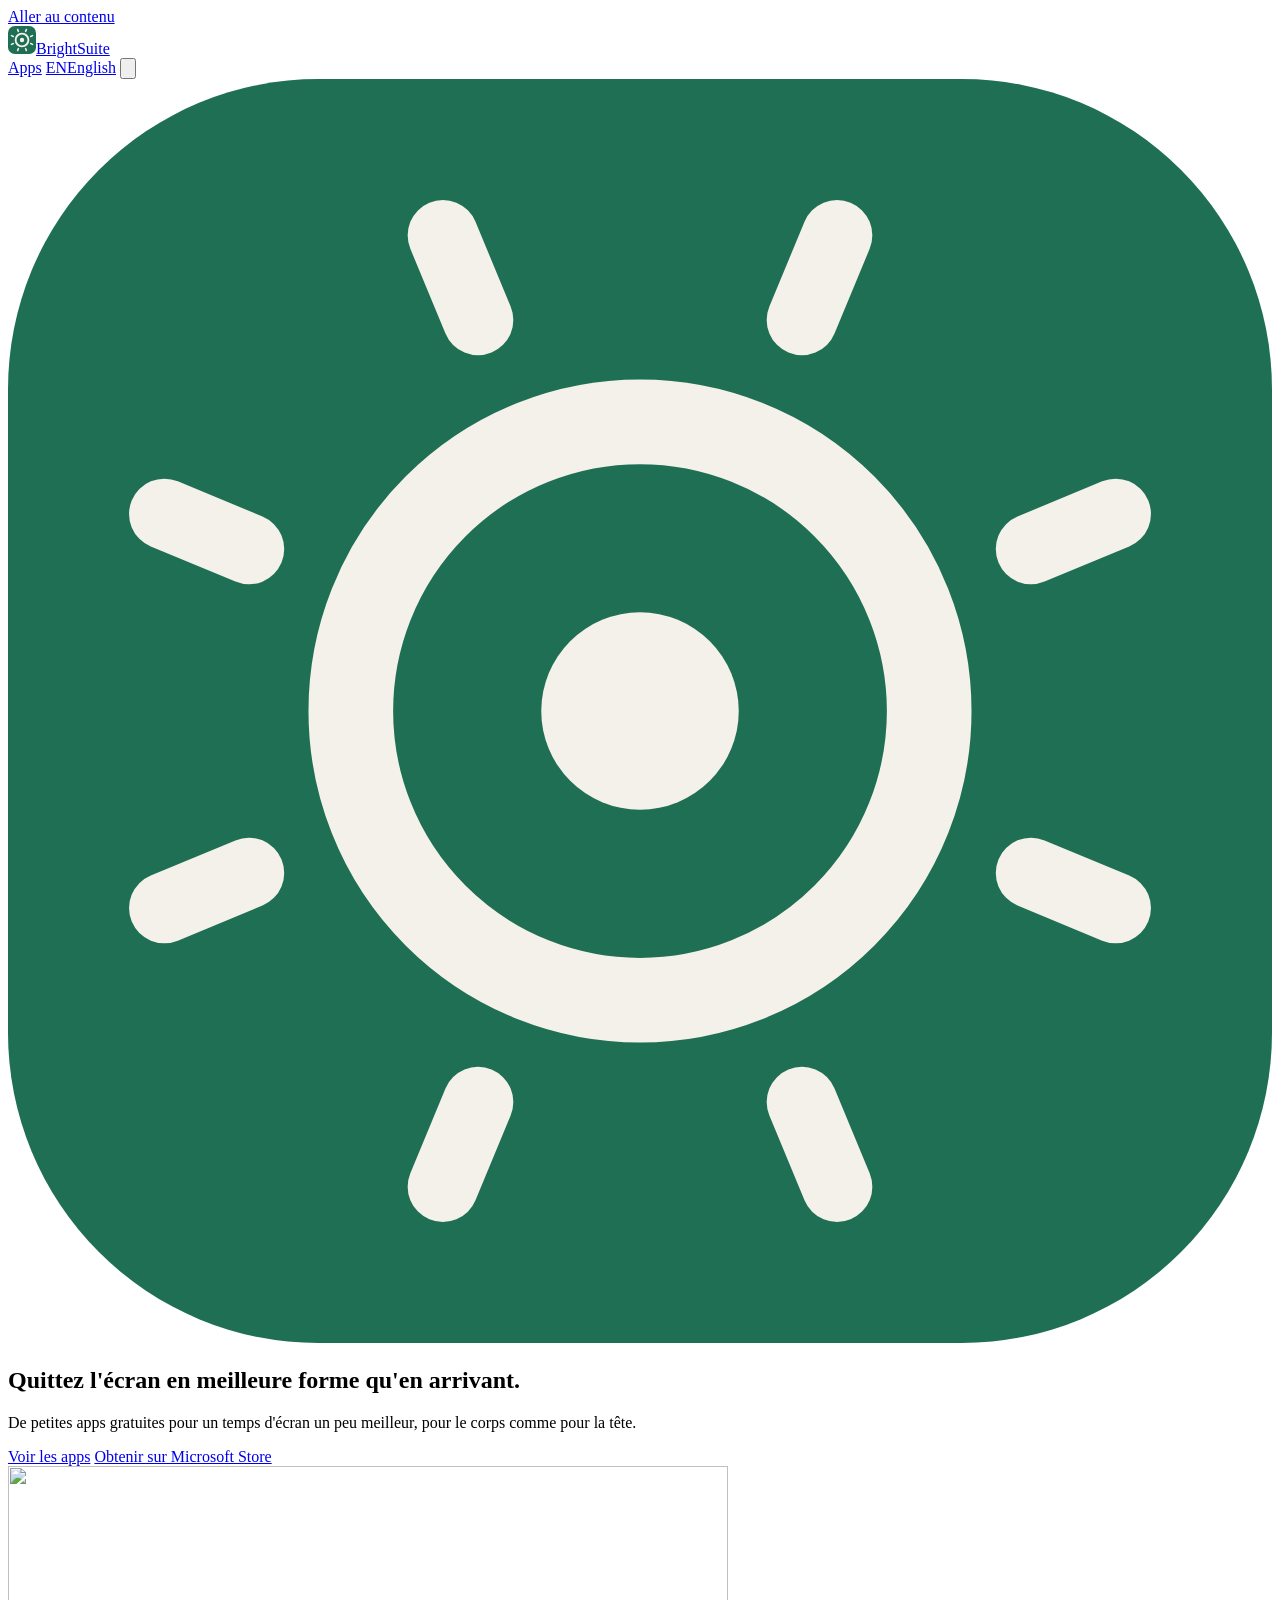
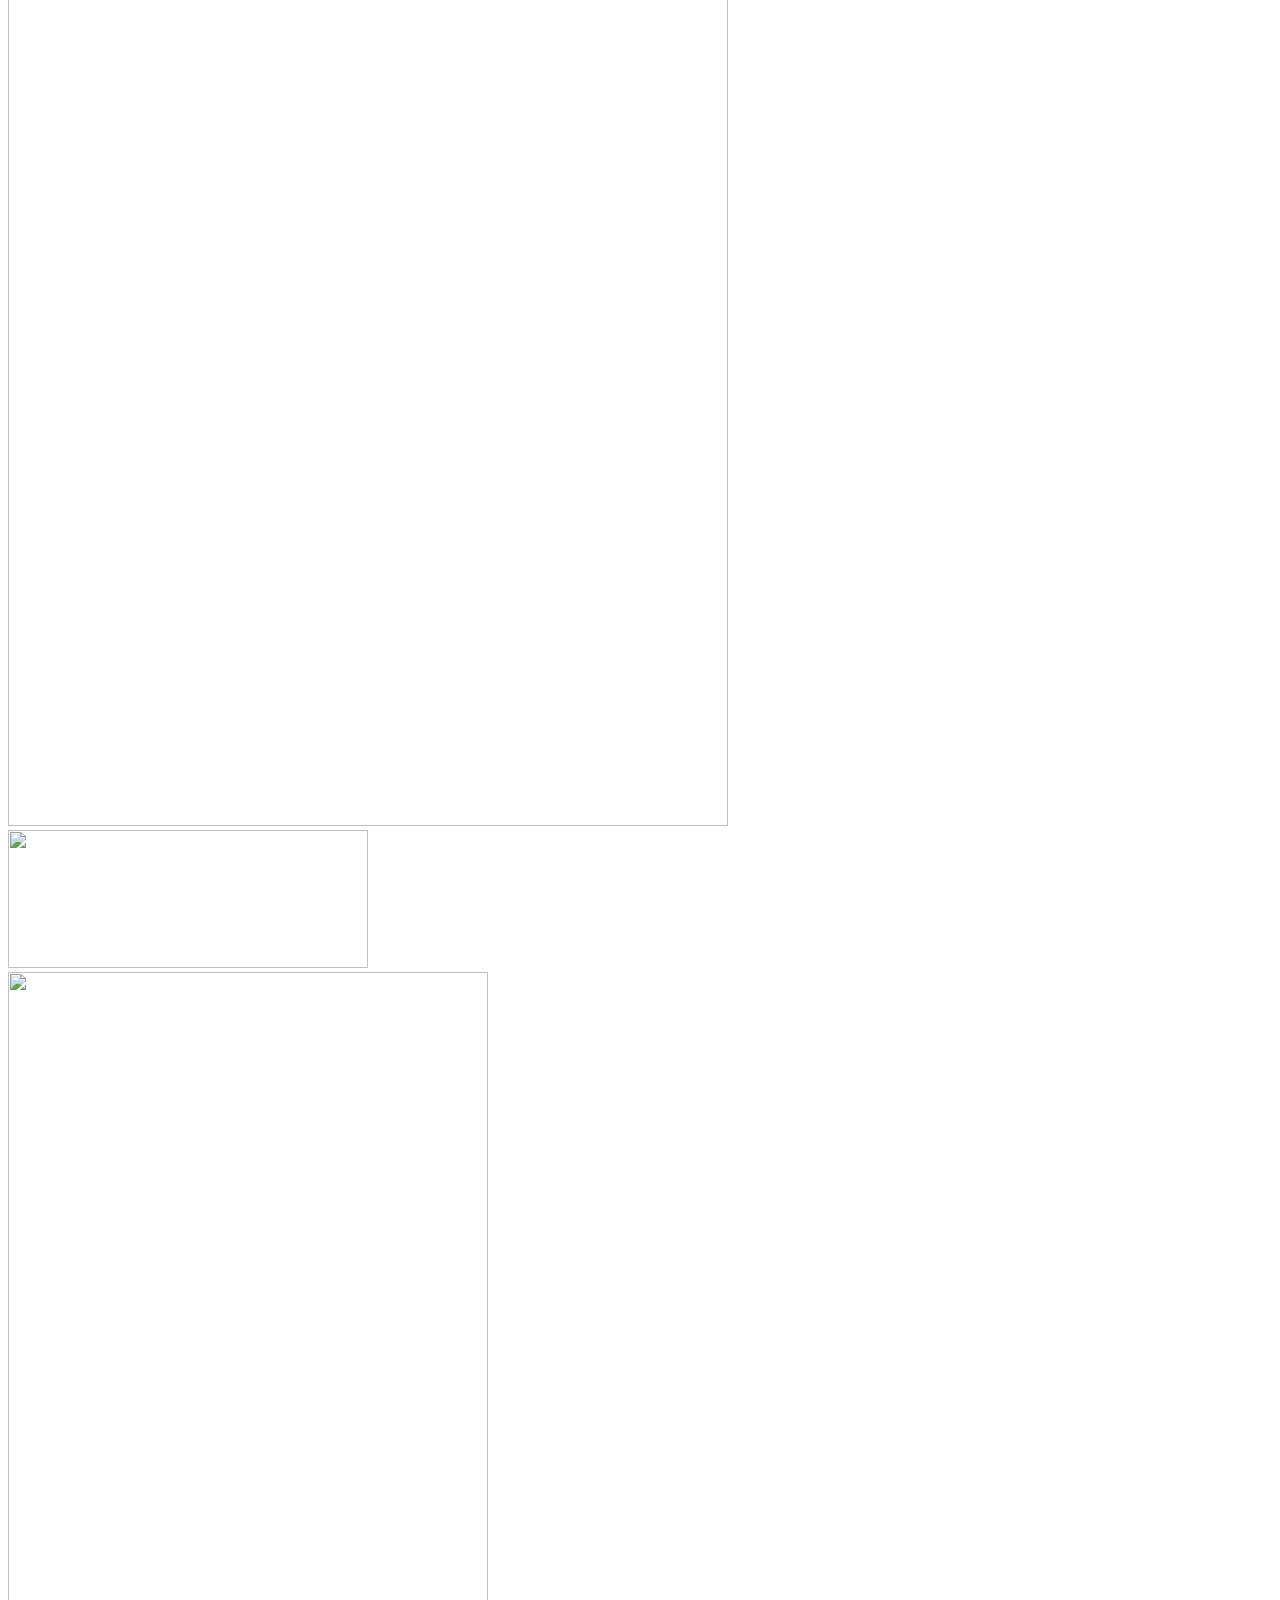
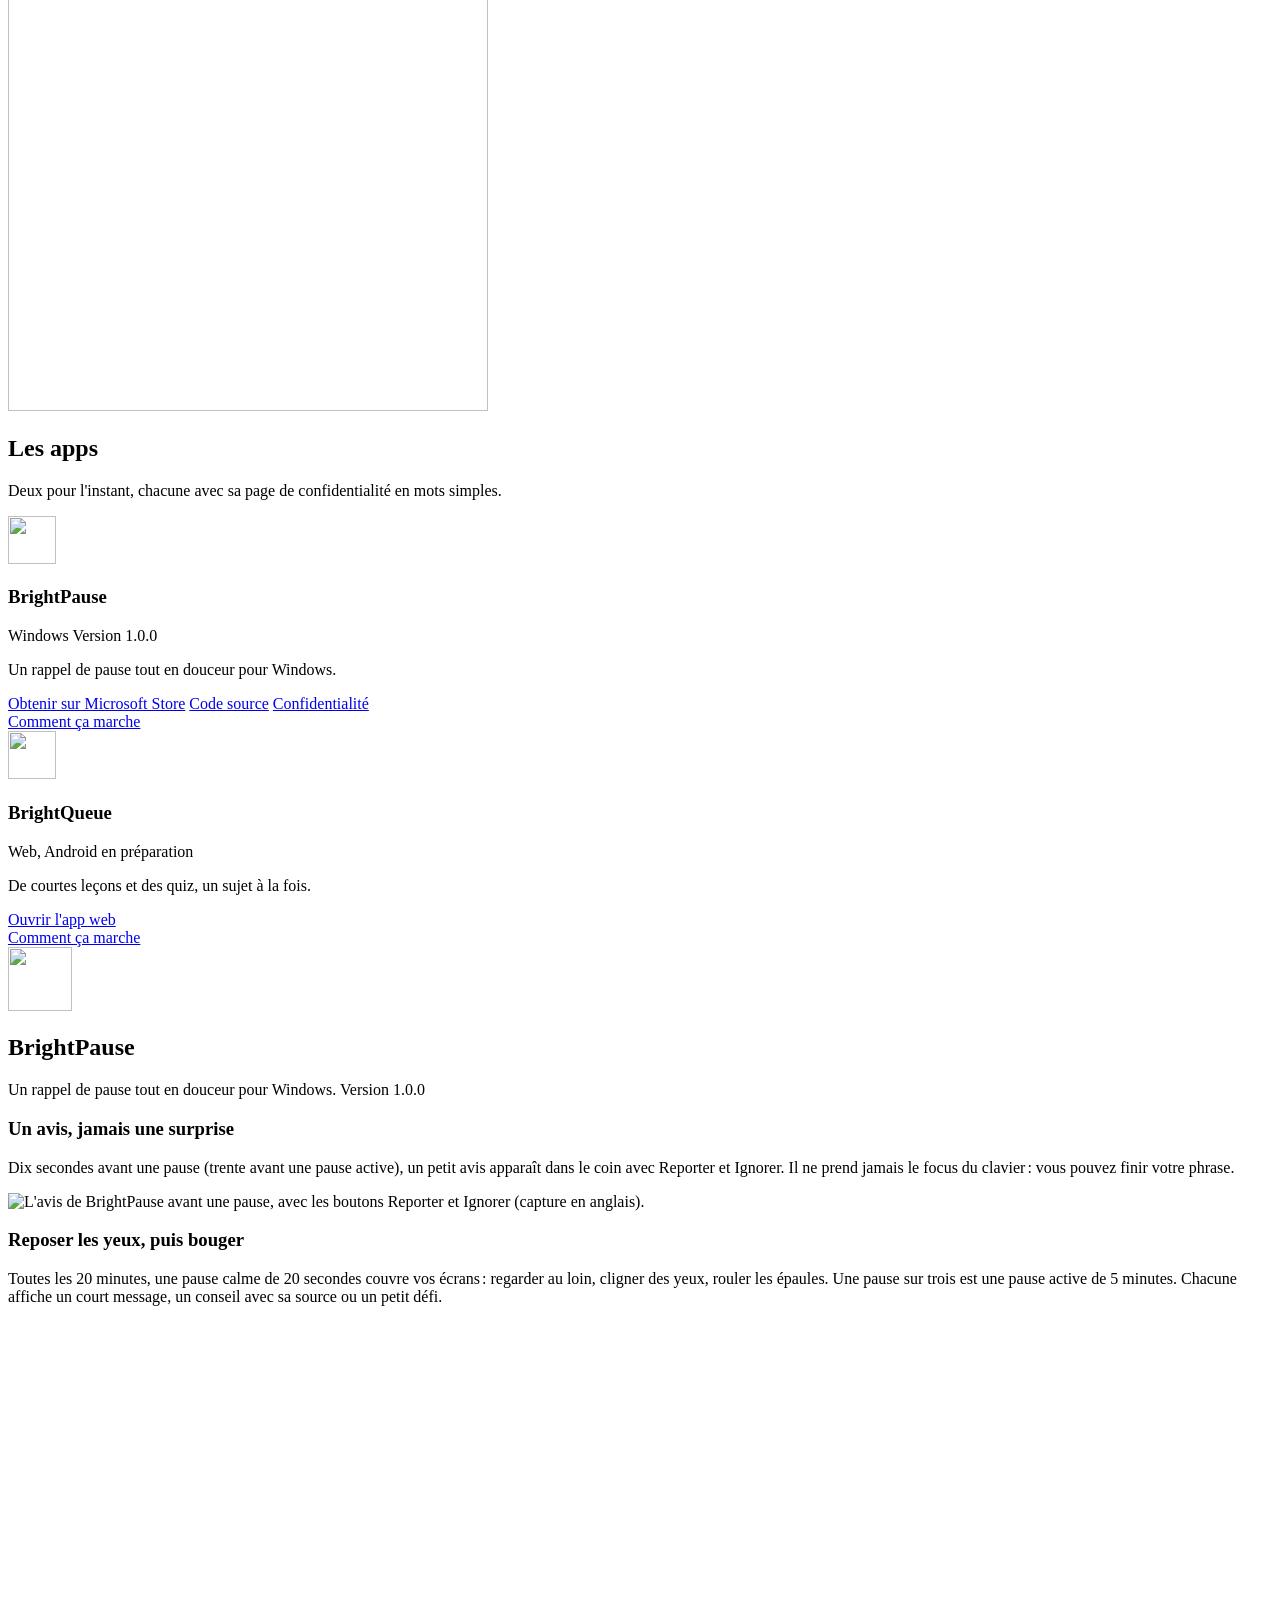
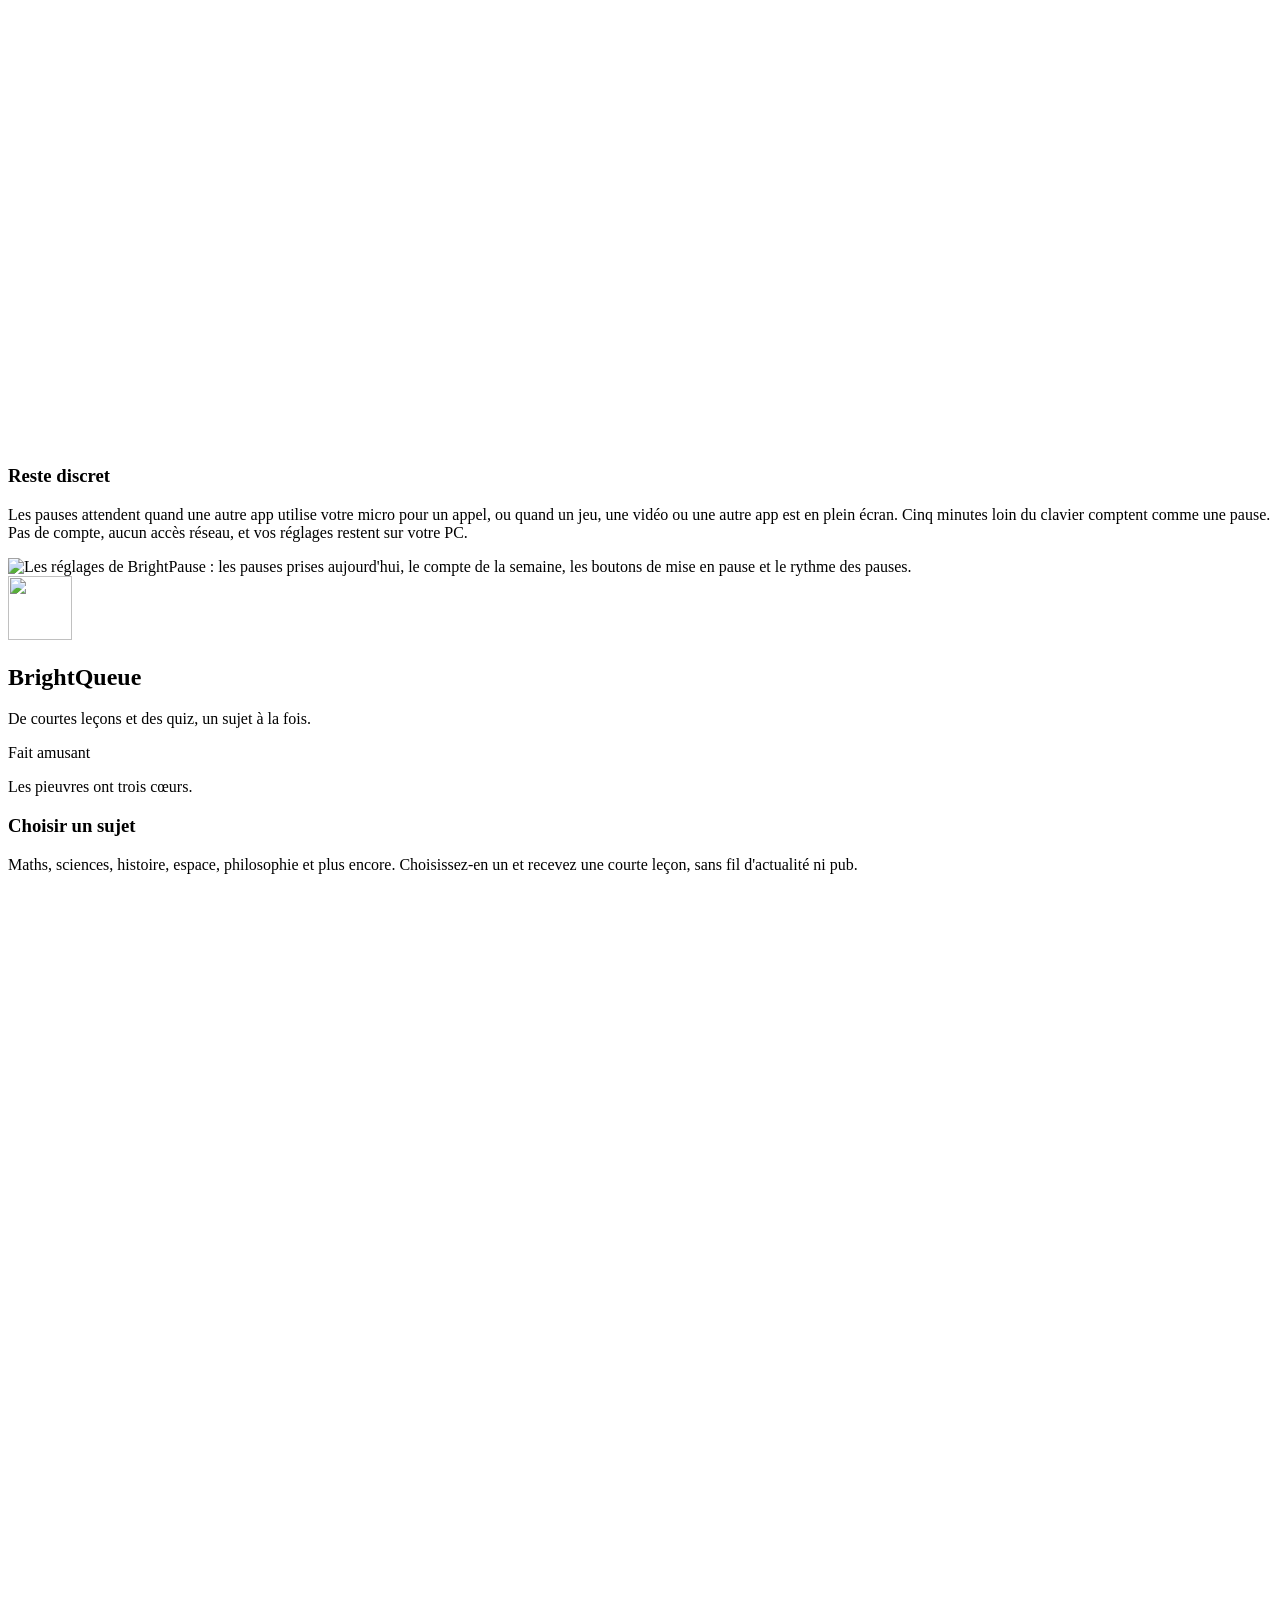
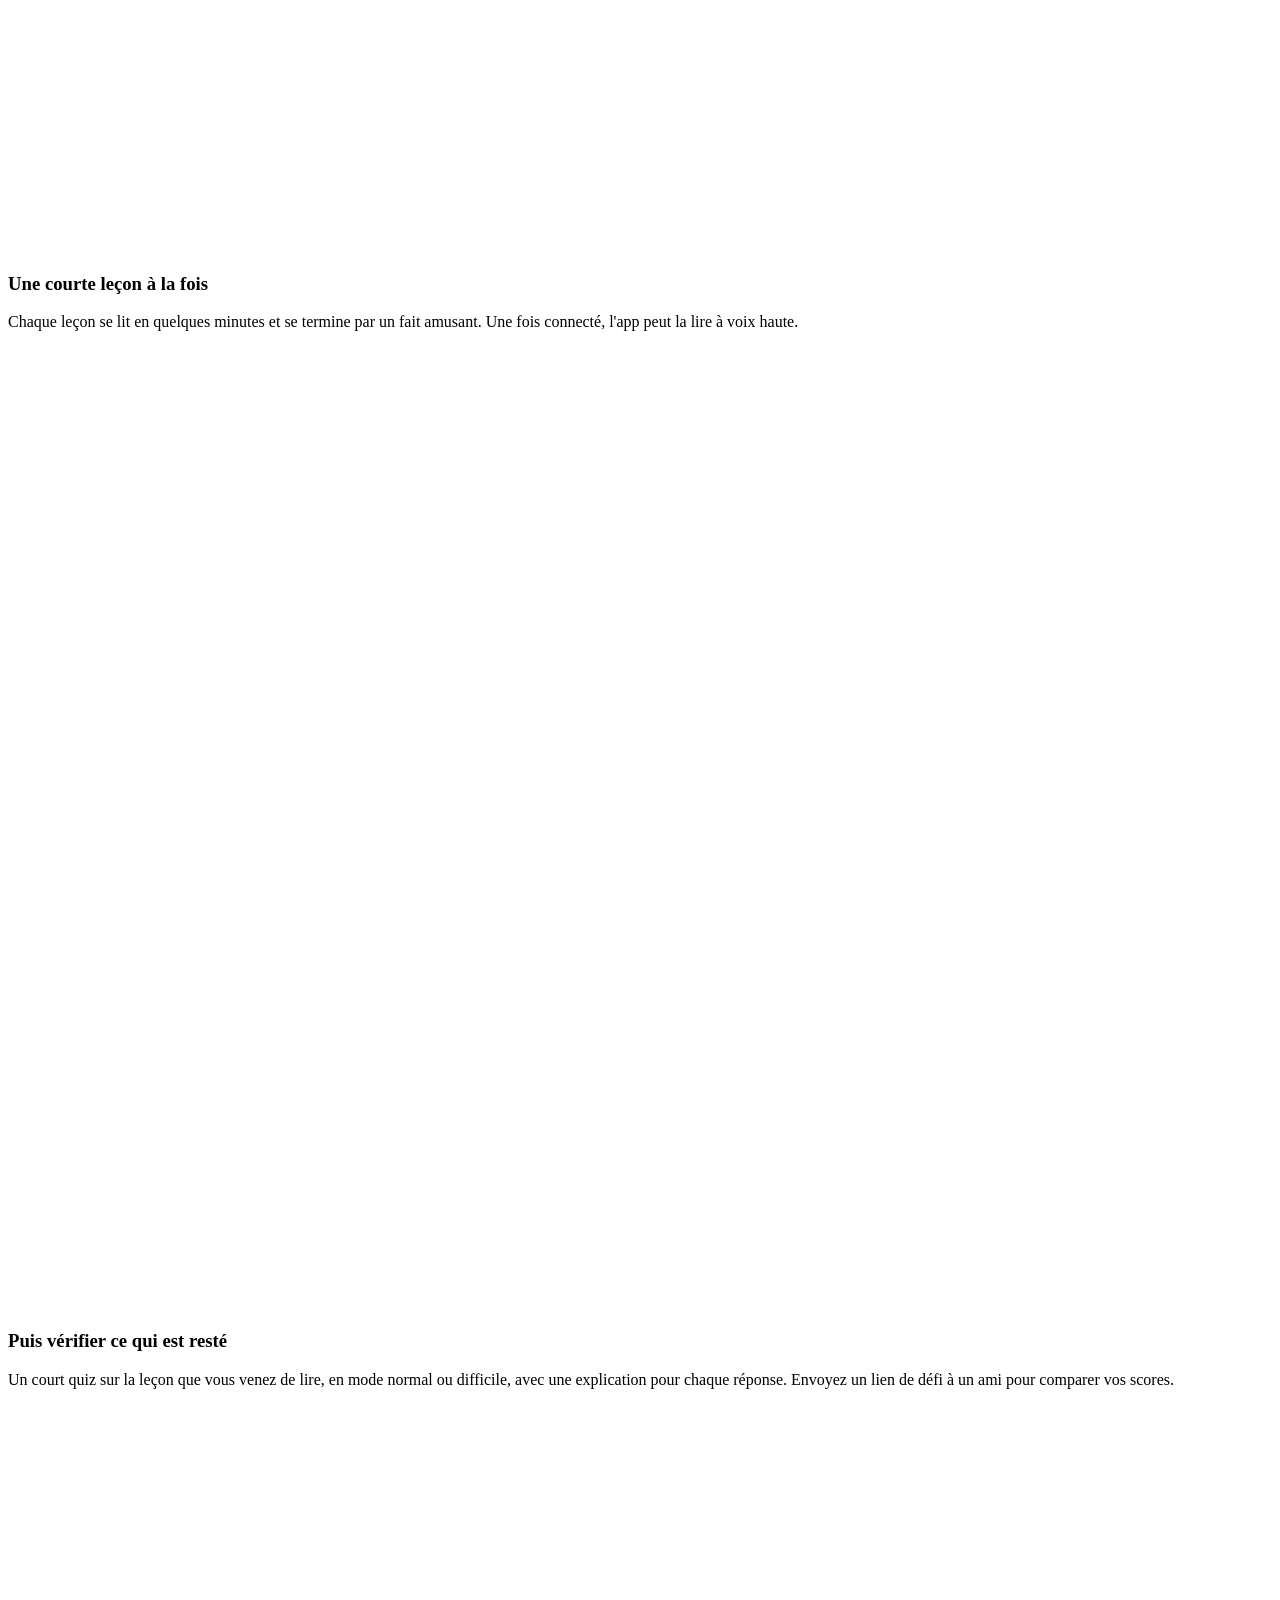
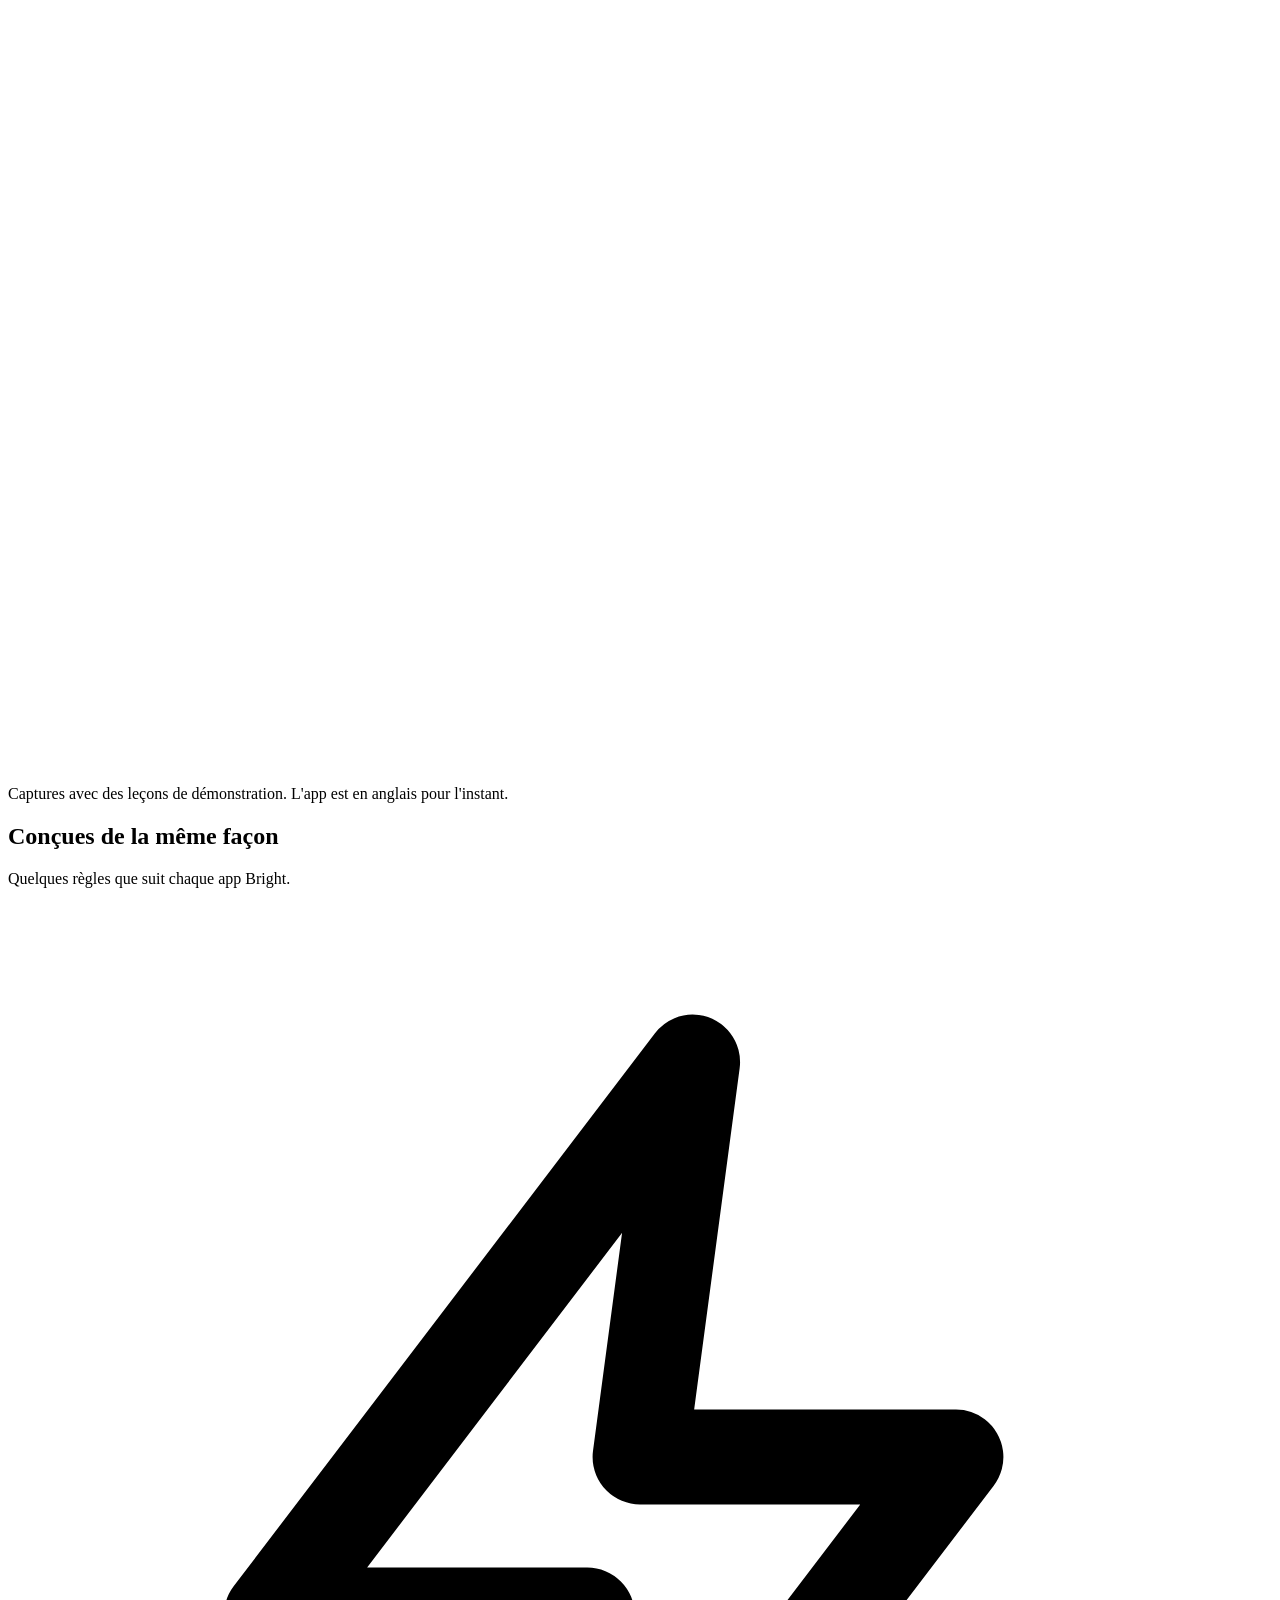
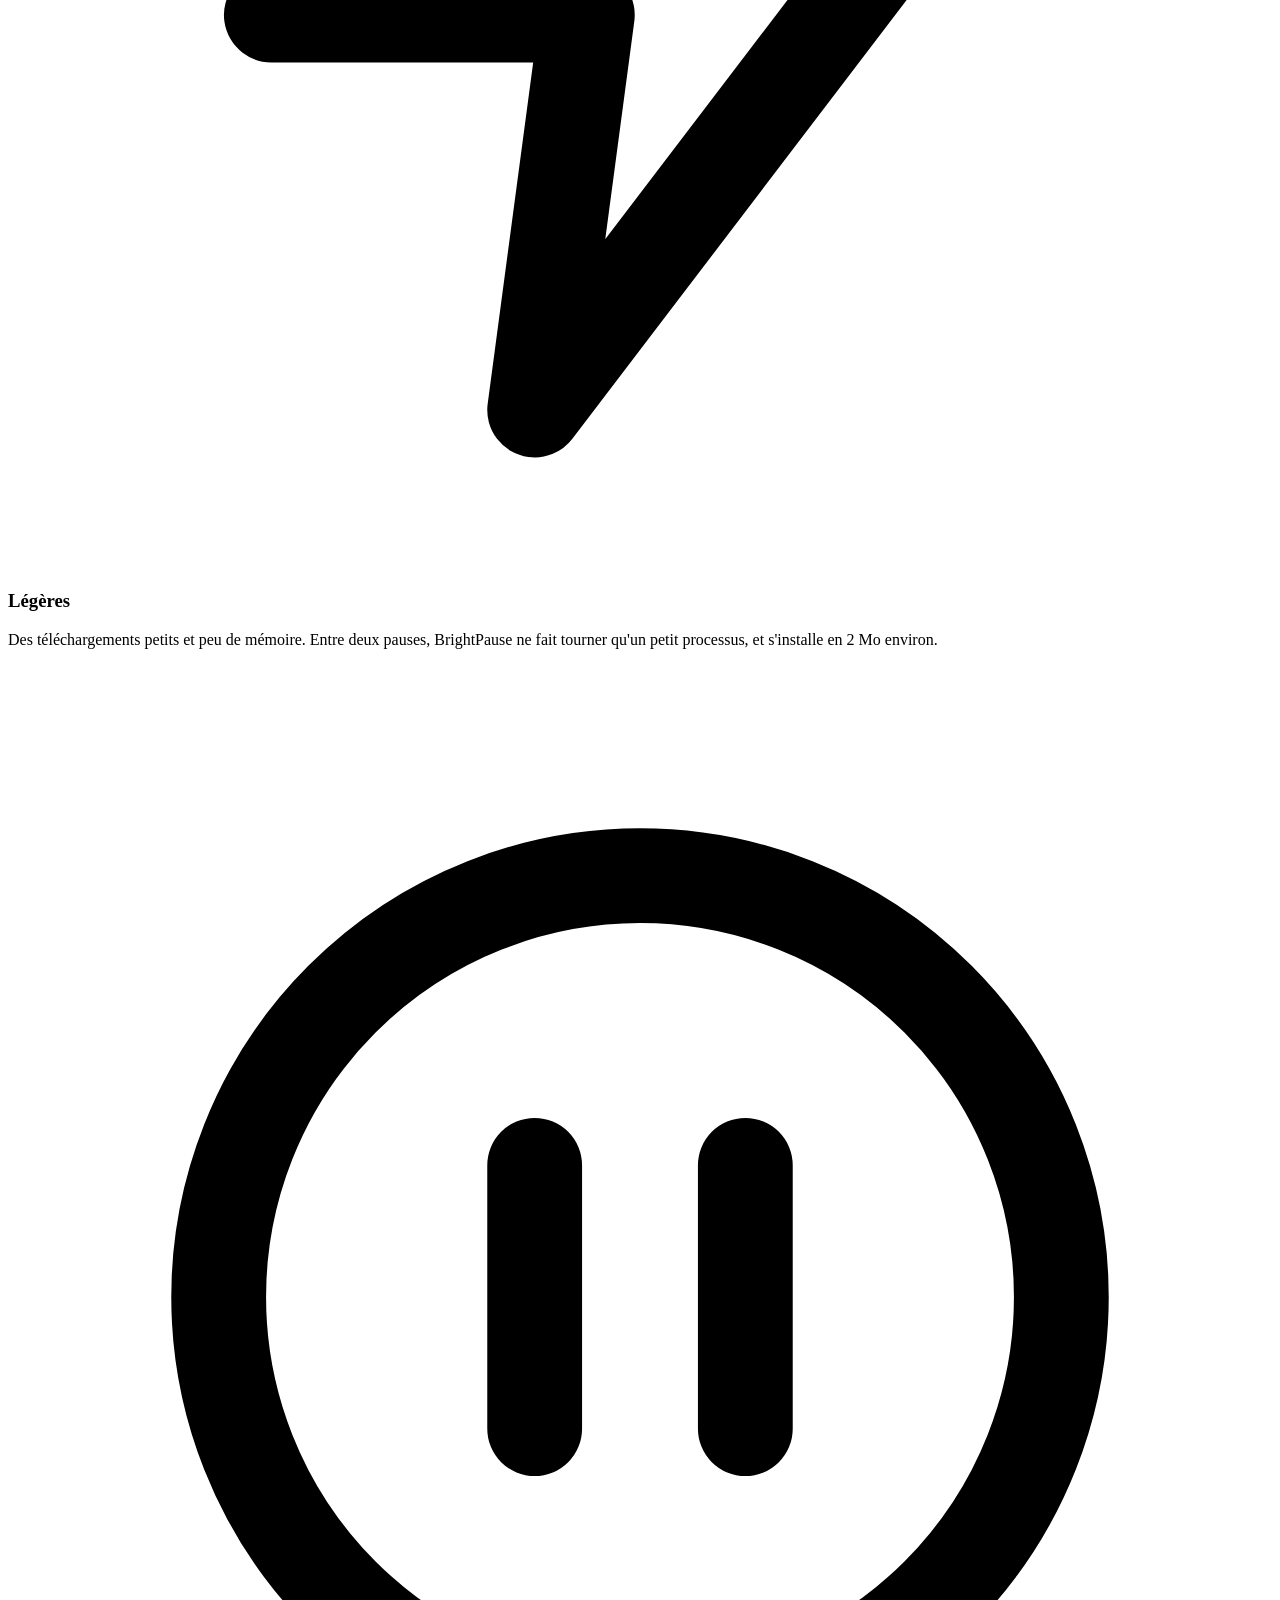
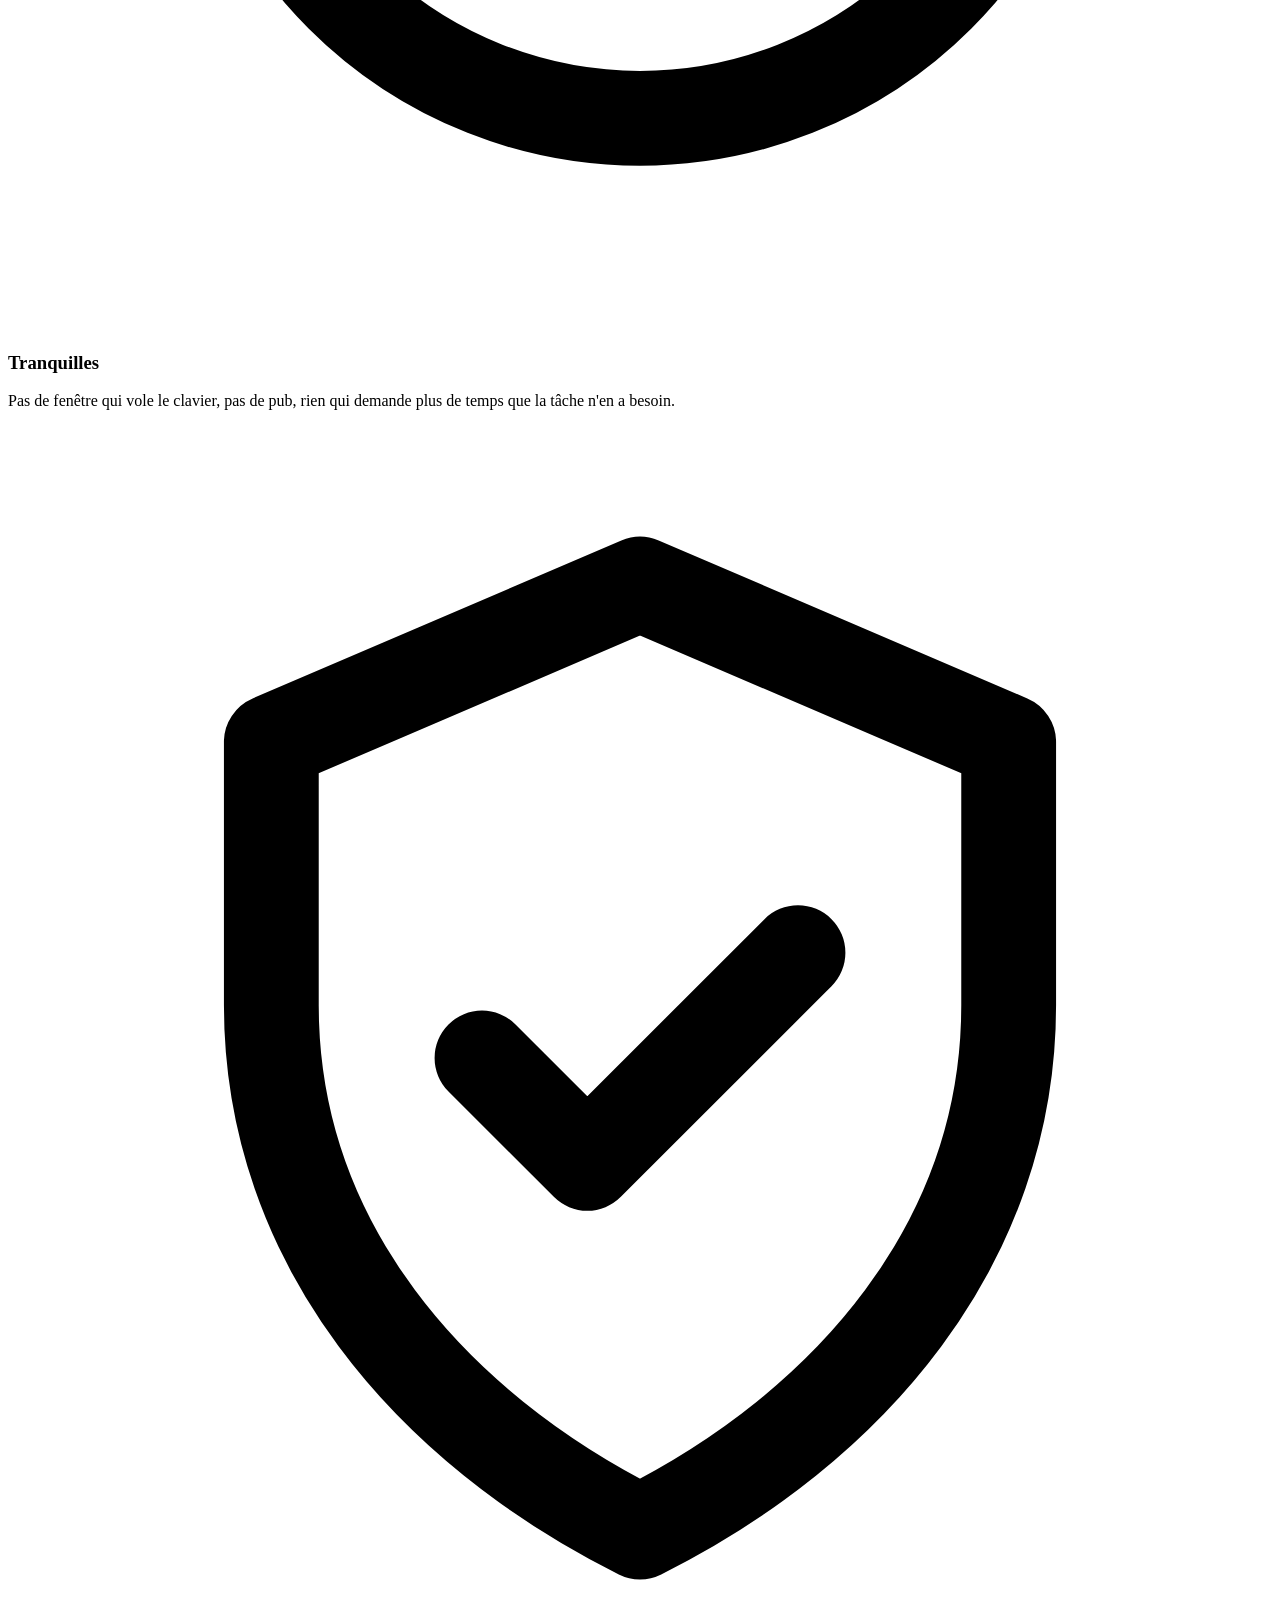
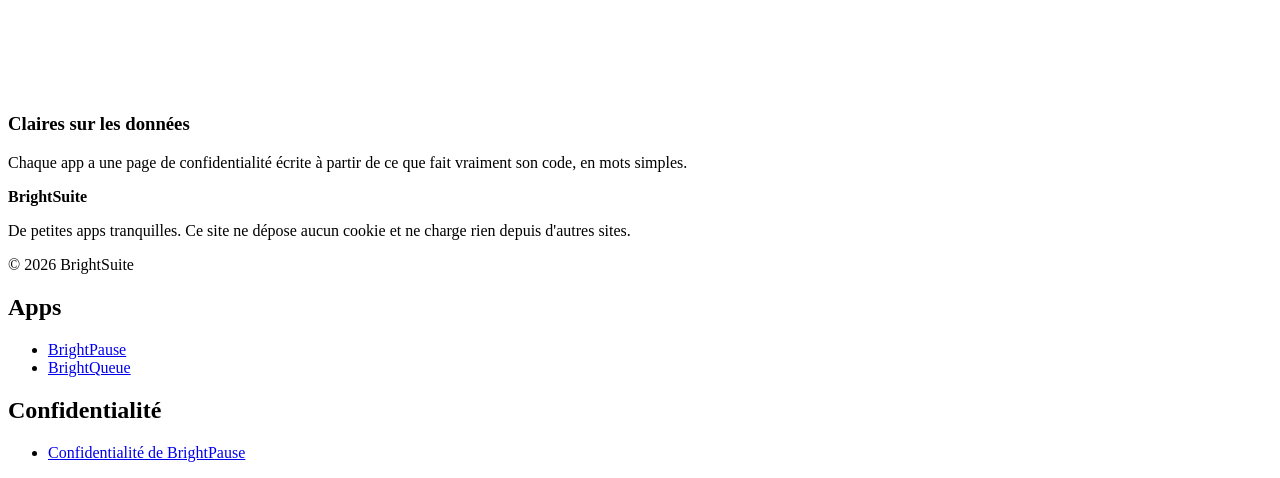
==== docs/fr/index.html @ cc5a445b "New hero line; BrightPause privacy intro says shares nothing The source build contacts GitHub for up" ====
<!doctype html>
<html lang="fr">
<head>
<meta charset="utf-8">
<meta name="viewport" content="width=device-width, initial-scale=1">
<meta http-equiv="Content-Security-Policy" content="default-src 'none'; img-src 'self'; style-src 'self'; font-src 'self'; script-src 'self' 'sha256-hLVyaV5PyGrmbrdCInfl7IHe6xoLOtjj51S3WJlvzXI='; base-uri 'none'; form-action 'none'">
<meta name="referrer" content="no-referrer">
<title>BrightSuite : des apps légères et tranquilles</title>
<meta name="description" content="BrightSuite crée de petites apps qui font une seule chose bien, restent discrètes et disent clairement ce qu'elles font de vos données : BrightPause et BrightQueue.">
<meta name="color-scheme" content="light dark">
<meta name="theme-color" content="#f4f1ea" media="(prefers-color-scheme: light)">
<meta name="theme-color" content="#0f1513" media="(prefers-color-scheme: dark)">
<link rel="canonical" href="https://brightsuite.app/fr/">
<link rel="alternate" hreflang="en" href="https://brightsuite.app/">
<link rel="alternate" hreflang="fr" href="https://brightsuite.app/fr/">
<link rel="alternate" hreflang="x-default" href="https://brightsuite.app/">
<link rel="icon" href="/favicon.svg" type="image/svg+xml">
<link rel="preload" href="/assets/fonts/inter-latin.woff2" as="font" type="font/woff2" crossorigin>
<link rel="stylesheet" href="/assets/site.css">
<script>(function(){try{var t=localStorage.getItem("theme");if(t==="dark"||t==="light")document.documentElement.setAttribute("data-theme",t)}catch(e){}})();</script>
<script src="/assets/site.js" defer></script>
</head>
<body>
<a class="skip" href="#main">Aller au contenu</a>
<header class="top"><div class="wrap">
  <a class="brand" href="/fr/" aria-label="Accueil BrightSuite"><svg class="brand-sun" viewBox="64 64 896 896" width="28" height="28" aria-hidden="true"><rect x="64" y="64" width="896" height="896" rx="220" fill="#1f6f54"/><circle cx="512" cy="512" r="205" fill="none" stroke="#f4f1ea" stroke-width="60"/><circle cx="512" cy="512" r="70" fill="#f4f1ea"/><g class="sun-rays" stroke="#f4f1ea" stroke-width="50" stroke-linecap="round"><line x1="789.2" y1="626.8" x2="849.2" y2="651.7"/><line x1="626.8" y1="789.2" x2="651.7" y2="849.2"/><line x1="397.2" y1="789.2" x2="372.3" y2="849.2"/><line x1="234.8" y1="626.8" x2="174.8" y2="651.7"/><line x1="234.8" y1="397.2" x2="174.8" y2="372.3"/><line x1="397.2" y1="234.8" x2="372.3" y2="174.8"/><line x1="626.8" y1="234.8" x2="651.7" y2="174.8"/><line x1="789.2" y1="397.2" x2="849.2" y2="372.3"/></g></svg>BrightSuite</a>
  <nav class="nav" aria-label="Main">
    <a class="hide-xs" href="/fr/#apps">Apps</a>
    <a href="/" hreflang="en" lang="en"><span aria-hidden="true">EN</span><span class="sr">English</span></a>
    <button class="theme" type="button" aria-label="Basculer le thème clair ou sombre"><svg class="sun" viewBox="0 0 24 24" fill="none" stroke="currentColor" stroke-width="1.8" stroke-linecap="round" aria-hidden="true"><circle cx="12" cy="12" r="4"/><path d="M12 2.5v2M12 19.5v2M4.6 4.6l1.4 1.4M18 18l1.4 1.4M2.5 12h2M19.5 12h2M4.6 19.4L6 18M18 6l1.4-1.4"/></svg><svg class="moon" viewBox="0 0 24 24" fill="none" stroke="currentColor" stroke-width="1.8" stroke-linecap="round" stroke-linejoin="round" aria-hidden="true"><path d="M20 14.5A8 8 0 0 1 9.5 4a8 8 0 1 0 10.5 10.5z"/></svg></button>
  </nav>
</div></header>
<main id="main">

<section class="hero"><div class="wrap">
  <svg class="hero-sun" viewBox="64 64 896 896" aria-hidden="true"><rect x="64" y="64" width="896" height="896" rx="220" fill="#1f6f54"/><g class="sun-core"><circle cx="512" cy="512" r="205" fill="none" stroke="#f4f1ea" stroke-width="60"/><circle cx="512" cy="512" r="70" fill="#f4f1ea"/></g><g class="sun-rays" stroke="#f4f1ea" stroke-width="50" stroke-linecap="round"><line x1="789.2" y1="626.8" x2="849.2" y2="651.7"/><line x1="626.8" y1="789.2" x2="651.7" y2="849.2"/><line x1="397.2" y1="789.2" x2="372.3" y2="849.2"/><line x1="234.8" y1="626.8" x2="174.8" y2="651.7"/><line x1="234.8" y1="397.2" x2="174.8" y2="372.3"/><line x1="397.2" y1="234.8" x2="372.3" y2="174.8"/><line x1="626.8" y1="234.8" x2="651.7" y2="174.8"/><line x1="789.2" y1="397.2" x2="849.2" y2="372.3"/></g></svg>
  <h1>Quittez l'écran en meilleure forme qu'en arrivant.</h1>
  <p class="lead">De petites apps gratuites pour un temps d'écran un peu meilleur, pour le corps comme pour la tête.</p>
  <div class="actions">
    <a class="btn btn-primary" href="#apps">Voir les apps</a>
    <a class="btn btn-ghost" href="https://apps.microsoft.com/detail/9N9B4C21TLDL">Obtenir sur Microsoft Store</a>
  </div>
  <div class="stage" role="img" aria-label="Les réglages de BrightPause sur un bureau Windows, son avis dans le coin avec les boutons Reporter et Ignorer, et une leçon de BrightQueue sur un téléphone.">
    <div class="desk">
      <div class="desk-win"><img src="/assets/img/pause-settings-fr-720.webp" srcset="/assets/img/pause-settings-fr-480.webp 480w, /assets/img/pause-settings-fr-720.webp 720w" sizes="(min-width: 1104px) 400px, 36vw" width="720" height="960" alt=""></div>
      <img class="desk-note" src="/assets/img/pause-headsup.webp" width="360" height="138" alt="">
      <div class="desk-bar"></div>
    </div>
    <div class="phone"><picture><source media="(prefers-color-scheme: dark)" srcset="/assets/img/queue-phone-dark.webp"><img src="/assets/img/queue-phone-light.webp" width="480" height="1039" alt=""></picture></div>
  </div>
</div></section>

<section class="section" id="apps" aria-labelledby="apps-h"><div class="wrap">
  <div class="section-head"><h2 id="apps-h">Les apps</h2><p>Deux pour l'instant, chacune avec sa page de confidentialité en mots simples.</p></div>
  <div class="apps">
    <article class="app">
      <div class="app-title"><img src="/assets/logo/brightpause.svg" alt="" width="48" height="48"><div><h3>BrightPause</h3><p class="tag">Windows <span class="ver">Version 1.0.0</span></p></div></div>
      <p class="pitch">Un rappel de pause tout en douceur pour Windows.</p>
      <div class="links">
        <a class="btn btn-primary" href="https://apps.microsoft.com/detail/9N9B4C21TLDL">Obtenir sur Microsoft Store</a>
        <a class="btn btn-ghost" href="https://github.com/JordanAlbayrak/BrightPause">Code source</a>
        <a class="btn btn-ghost" href="/fr/pause/privacy/">Confidentialité</a>
      </div>
      <a class="more" href="#brightpause">Comment ça marche</a>
    </article>
    <article class="app">
      <div class="app-title"><img src="/assets/logo/brightqueue.svg" alt="" width="48" height="48"><div><h3>BrightQueue</h3><p class="tag">Web, Android en préparation</p></div></div>
      <p class="pitch">De courtes leçons et des quiz, un sujet à la fois.</p>
      <div class="links">
        <a class="btn btn-primary" href="https://brightqueue.vercel.app">Ouvrir l'app web</a>
        
      </div>
      <a class="more" href="#brightqueue">Comment ça marche</a>
    </article>
  </div>
</div></section>

<section class="section app-section" id="brightpause" aria-labelledby="bp-h"><div class="wrap">
  <div class="section-head"><img src="/assets/logo/brightpause.svg" alt="" width="64" height="64"><h2 id="bp-h">BrightPause</h2><p>Un rappel de pause tout en douceur pour Windows. <span class="ver">Version 1.0.0</span></p>
    <button class="btn btn-ghost try" type="button" data-break hidden>Essayer une pause de 20 secondes</button></div>
  <dialog class="breakdlg" aria-labelledby="dlg-h">
    <p class="dlg-kicker">Pause visuelle · 20 secondes</p>
    <h3 id="dlg-h">Regardez au loin</h3>
    <p class="dlg-text" data-text="Trouvez un objet à environ 6 mètres et posez les yeux dessus jusqu'à la fin du minuteur. Clignez des yeux quelques fois." data-done="Bravo. Vos yeux vous disent merci.">Trouvez un objet à environ 6 mètres et posez les yeux dessus jusqu'à la fin du minuteur. Clignez des yeux quelques fois.</p>
    <div class="ring" aria-hidden="true"><svg viewBox="0 0 120 120"><circle cx="60" cy="60" r="52" class="ring-bg"/><circle cx="60" cy="60" r="52" class="ring-fg"/></svg><span class="ring-n">20</span></div>
    <form method="dialog"><button class="btn btn-primary" type="submit">Retour à la page</button></form>
  </dialog>
  
    <div class="feature">
      <div class="feature-text"><h3>Un avis, jamais une surprise</h3><p>Dix secondes avant une pause (trente avant une pause active), un petit avis apparaît dans le coin avec Reporter et Ignorer. Il ne prend jamais le focus du clavier : vous pouvez finir votre phrase.</p></div>
      <div class="feature-media"><div class="corner"><div class="corner-win" aria-hidden="true"></div><img class="corner-note" src="/assets/img/pause-headsup.webp" width="360" height="138" alt="L'avis de BrightPause avant une pause, avec les boutons Reporter et Ignorer (capture en anglais)." loading="lazy" decoding="async"><div class="corner-bar" aria-hidden="true"></div></div></div>
    </div>
    <div class="feature flip">
      <div class="feature-text"><h3>Reposer les yeux, puis bouger</h3><p>Toutes les 20 minutes, une pause calme de 20 secondes couvre vos écrans : regarder au loin, cligner des yeux, rouler les épaules. Une pause sur trois est une pause active de 5 minutes. Chacune affiche un court message, un conseil avec sa source ou un petit défi.</p></div>
      <div class="feature-media"><div class="frame wide"><img src="/assets/img/pause-break-eye-fr-1280.webp" srcset="/assets/img/pause-break-eye-fr-720.webp 720w, /assets/img/pause-break-eye-fr-1280.webp 1280w" sizes="(min-width: 900px) 640px, calc(100vw - 32px)" width="1280" height="720" alt="Une pause visuelle de BrightPause : « Regardez au loin », avec un compte à rebours de 20 secondes, un lien vers la source, et les boutons Reporter et Ignorer." loading="lazy" decoding="async"></div></div>
    </div>
    <div class="feature">
      <div class="feature-text"><h3>Reste discret</h3><p>Les pauses attendent quand une autre app utilise votre micro pour un appel, ou quand un jeu, une vidéo ou une autre app est en plein écran. Cinq minutes loin du clavier comptent comme une pause. Pas de compte, aucun accès réseau, et vos réglages restent sur votre PC.</p></div>
      <div class="feature-media"><div class="frame tall"><img src="/assets/img/pause-settings-fr-720.webp" srcset="/assets/img/pause-settings-fr-480.webp 480w, /assets/img/pause-settings-fr-720.webp 720w" sizes="(min-width: 900px) 380px, min(380px, calc(100vw - 32px))" width="720" height="960" alt="Les réglages de BrightPause : les pauses prises aujourd'hui, le compte de la semaine, les boutons de mise en pause et le rythme des pauses." loading="lazy" decoding="async"></div></div>
    </div>
</div></section>

<section class="section app-section band" id="brightqueue" aria-labelledby="bq-h"><div class="wrap">
  <div class="section-head"><img src="/assets/logo/brightqueue.svg" alt="" width="64" height="64"><h2 id="bq-h">BrightQueue</h2><p>De courtes leçons et des quiz, un sujet à la fois.</p>
    <div class="fact" data-facts="Les pieuvres ont trois cœurs.|Sur Vénus, un jour dure plus longtemps qu'une année.|En botanique, la banane est une baie, mais pas la fraise.|Le miel peut rester comestible pendant des milliers d'années."><span class="fact-label">Fait amusant</span><p class="fact-text" aria-live="polite">Les pieuvres ont trois cœurs.</p><button class="fact-next" type="button" hidden>Un autre</button></div></div>
  
    <div class="feature">
      <div class="feature-text"><h3>Choisir un sujet</h3><p>Maths, sciences, histoire, espace, philosophie et plus encore. Choisissez-en un et recevez une courte leçon, sans fil d'actualité ni pub.</p></div>
      <div class="feature-media"><div class="frame tall"><picture><source media="(prefers-color-scheme: dark)" srcset="/assets/img/queue-home-dark-480.webp 480w, /assets/img/queue-home-dark-720.webp 720w" sizes="(min-width: 900px) 380px, min(380px, calc(100vw - 32px))"><img src="/assets/img/queue-home-light-720.webp" srcset="/assets/img/queue-home-light-480.webp 480w, /assets/img/queue-home-light-720.webp 720w" sizes="(min-width: 900px) 380px, min(380px, calc(100vw - 32px))" width="720" height="960" alt="L'accueil de BrightQueue : « What do you want to learn today? » au-dessus d'une grille de sujets." loading="lazy" decoding="async"></picture></div></div>
    </div>
    <div class="feature flip">
      <div class="feature-text"><h3>Une courte leçon à la fois</h3><p>Chaque leçon se lit en quelques minutes et se termine par un fait amusant. Une fois connecté, l'app peut la lire à voix haute.</p></div>
      <div class="feature-media"><div class="frame tall"><picture><source media="(prefers-color-scheme: dark)" srcset="/assets/img/queue-lesson-dark-480.webp 480w, /assets/img/queue-lesson-dark-720.webp 720w" sizes="(min-width: 900px) 380px, min(380px, calc(100vw - 32px))"><img src="/assets/img/queue-lesson-light-720.webp" srcset="/assets/img/queue-lesson-light-480.webp 480w, /assets/img/queue-lesson-light-720.webp 720w" sizes="(min-width: 900px) 380px, min(380px, calc(100vw - 32px))" width="720" height="960" alt="Une leçon de BrightQueue intitulée « Why the sky is blue », avec un bouton Listen." loading="lazy" decoding="async"></picture></div></div>
    </div>
    <div class="feature">
      <div class="feature-text"><h3>Puis vérifier ce qui est resté</h3><p>Un court quiz sur la leçon que vous venez de lire, en mode normal ou difficile, avec une explication pour chaque réponse. Envoyez un lien de défi à un ami pour comparer vos scores.</p></div>
      <div class="feature-media"><div class="frame tall"><picture><source media="(prefers-color-scheme: dark)" srcset="/assets/img/queue-quiz-dark-480.webp 480w, /assets/img/queue-quiz-dark-720.webp 720w" sizes="(min-width: 900px) 380px, min(380px, calc(100vw - 32px))"><img src="/assets/img/queue-quiz-light-720.webp" srcset="/assets/img/queue-quiz-light-480.webp 480w, /assets/img/queue-quiz-light-720.webp 720w" sizes="(min-width: 900px) 380px, min(380px, calc(100vw - 32px))" width="720" height="960" alt="Un quiz de BrightQueue sur la leçon du ciel, avec quatre réponses par question." loading="lazy" decoding="async"></picture></div></div>
    </div>
  <p class="caption">Captures avec des leçons de démonstration. L'app est en anglais pour l'instant.</p>
</div></section>

<section class="section" aria-labelledby="prin-h"><div class="wrap">
  <div class="section-head"><h2 id="prin-h">Conçues de la même façon</h2><p>Quelques règles que suit chaque app Bright.</p></div>
  <div class="principles">
    <div><div class="icon-dot"><svg viewBox="0 0 24 24" fill="none" stroke="currentColor" stroke-width="1.8" stroke-linecap="round" stroke-linejoin="round" aria-hidden="true"><path d="M13 3L5 13.5h6L10 21l8-10.5h-6z"/></svg></div><h3>Légères</h3><p>Des téléchargements petits et peu de mémoire. Entre deux pauses, BrightPause ne fait tourner qu'un petit processus, et s'installe en 2 Mo environ.</p></div>
    <div><div class="icon-dot"><svg viewBox="0 0 24 24" fill="none" stroke="currentColor" stroke-width="1.8" stroke-linecap="round" aria-hidden="true"><circle cx="12" cy="12" r="8"/><path d="M10 9.5v5M14 9.5v5"/></svg></div><h3>Tranquilles</h3><p>Pas de fenêtre qui vole le clavier, pas de pub, rien qui demande plus de temps que la tâche n'en a besoin.</p></div>
    <div><div class="icon-dot"><svg viewBox="0 0 24 24" fill="none" stroke="currentColor" stroke-width="1.8" stroke-linecap="round" stroke-linejoin="round" aria-hidden="true"><path d="M12 3l7 3v5c0 4.5-3 8-7 10-4-2-7-5.5-7-10V6z"/><path d="M9 12l2 2 4-4"/></svg></div><h3>Claires sur les données</h3><p>Chaque app a une page de confidentialité écrite à partir de ce que fait vraiment son code, en mots simples.</p></div>
  </div>
</div></section>
</main>
<footer class="foot"><div class="wrap">
  <div><p><strong>BrightSuite</strong></p><p>De petites apps tranquilles. Ce site ne dépose aucun cookie et ne charge rien depuis d'autres sites.</p><p>&copy; 2026 BrightSuite</p></div>
  <div><h2>Apps</h2><ul><li><a href="/fr/#brightpause">BrightPause</a></li><li><a href="/fr/#brightqueue">BrightQueue</a></li></ul></div>
  <div><h2>Confidentialité</h2><ul><li><a href="/fr/pause/privacy/">Confidentialité de BrightPause</a></li></ul></div>
</div></footer>
</body>
</html>
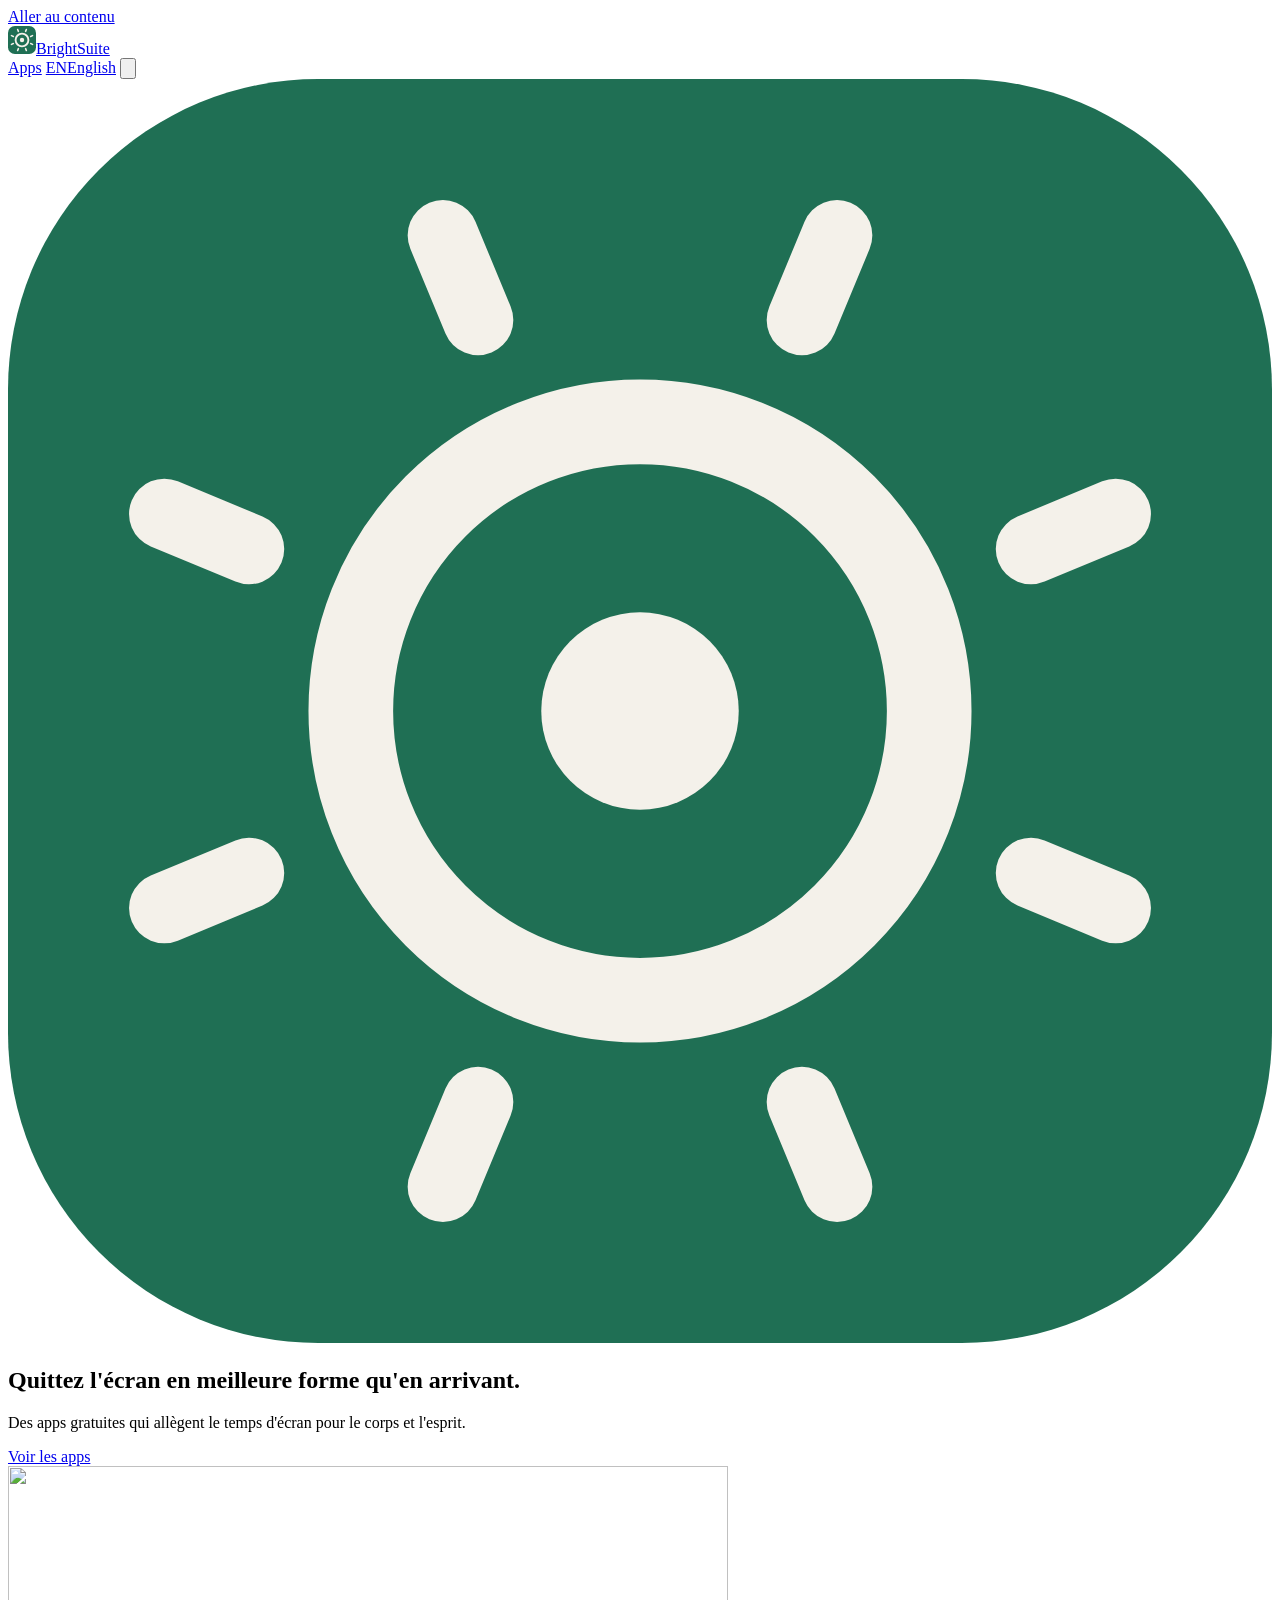
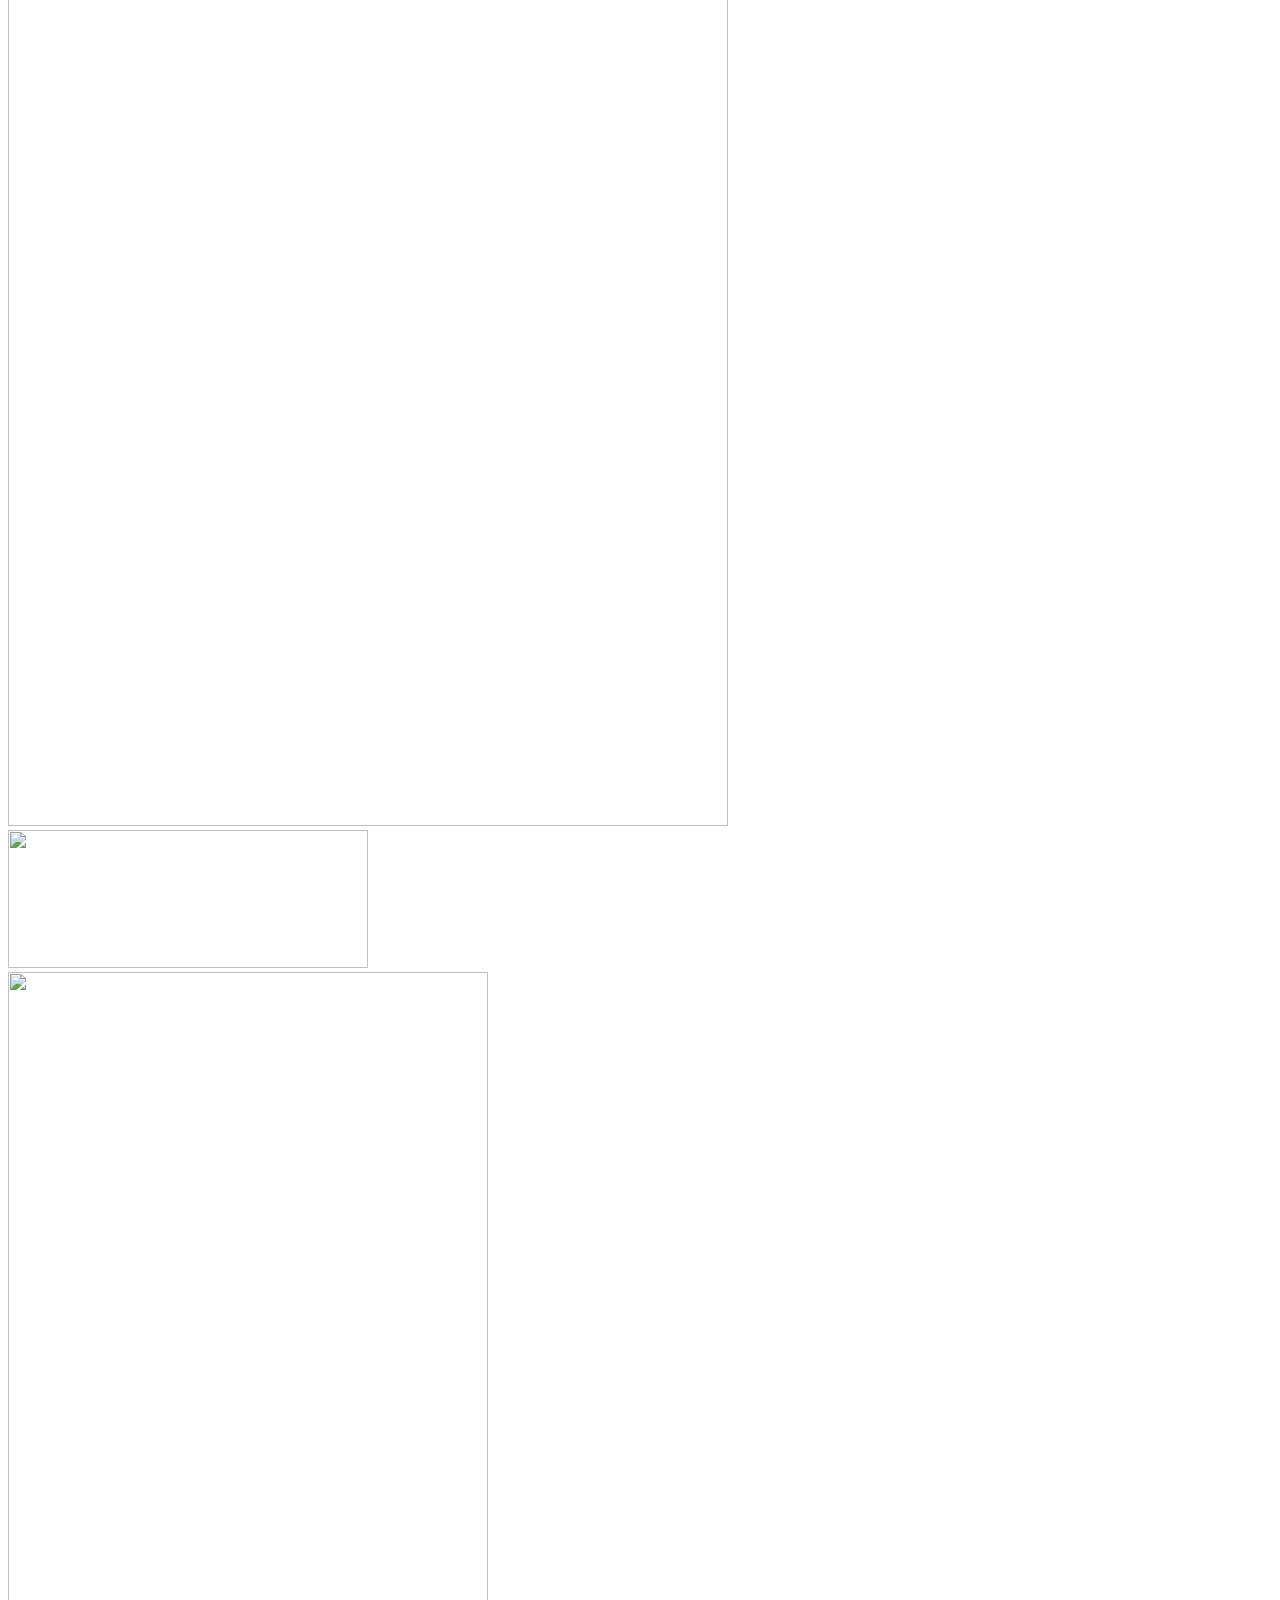
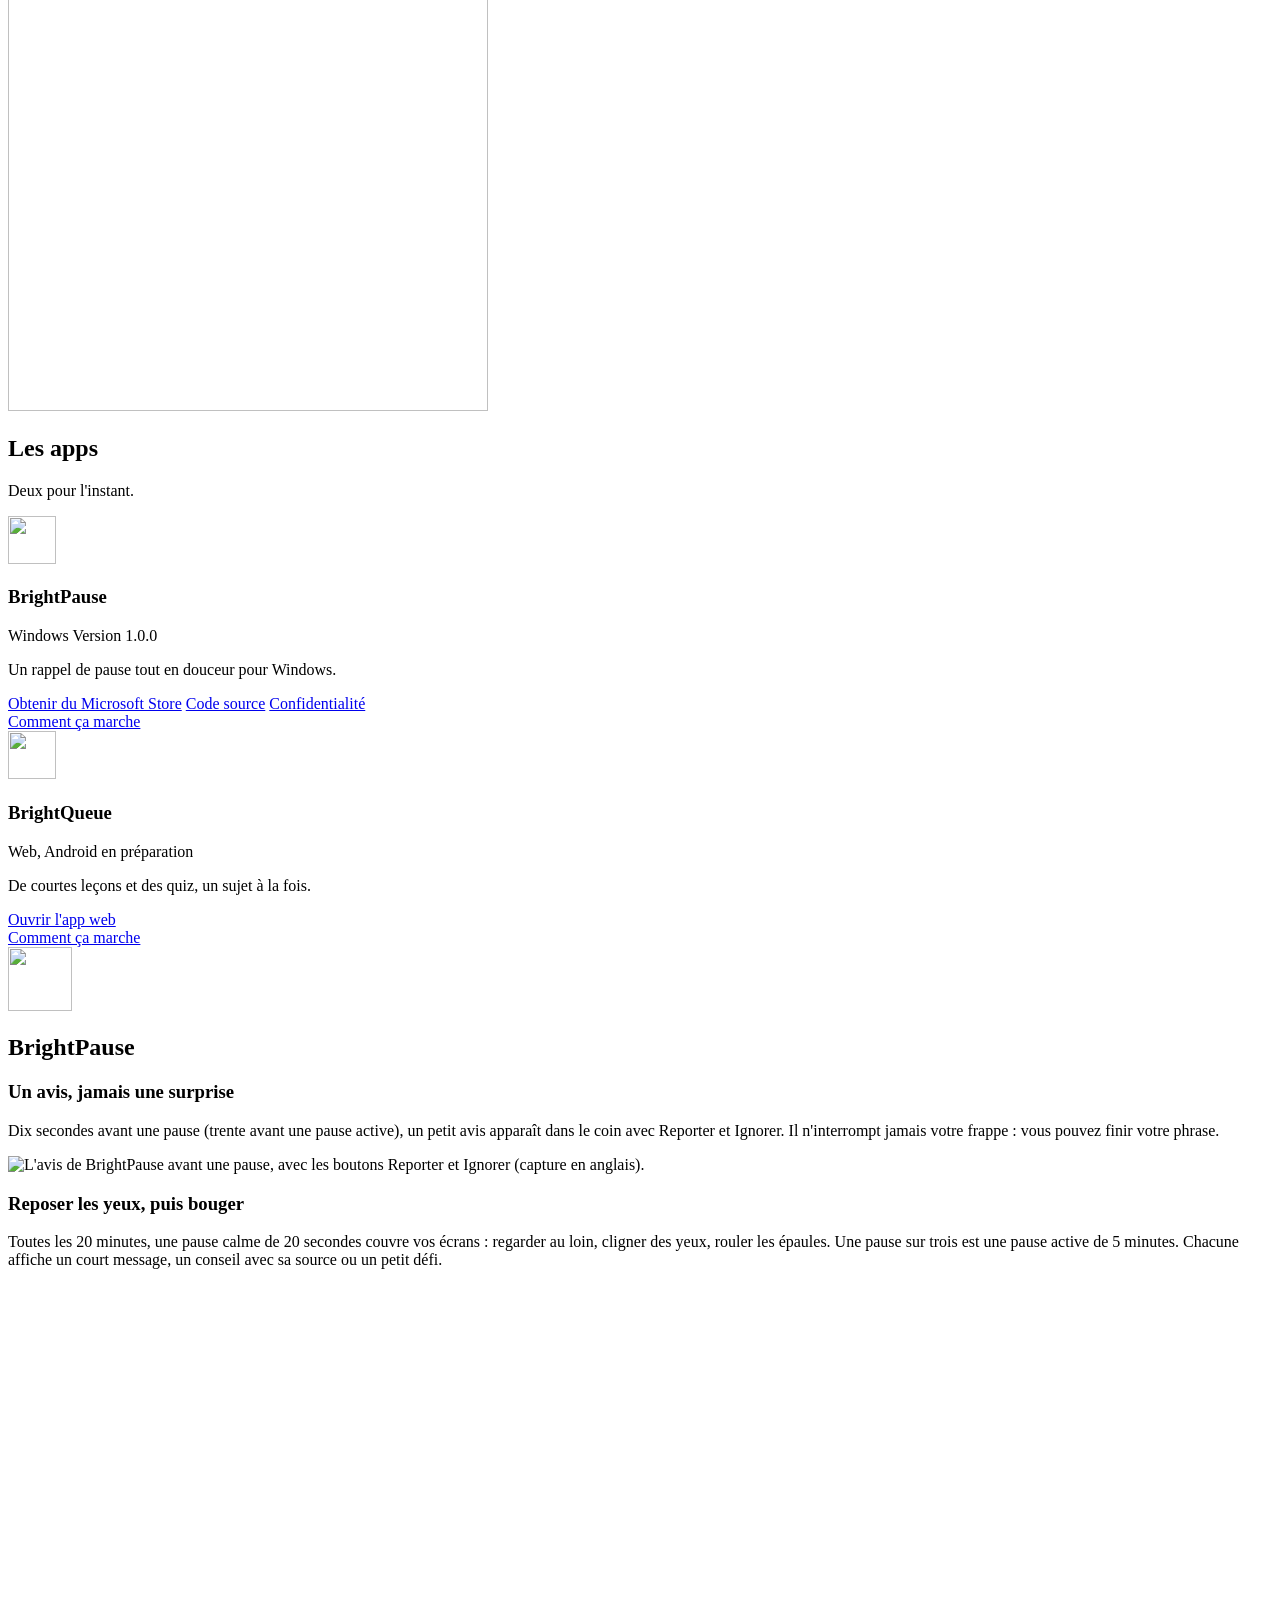
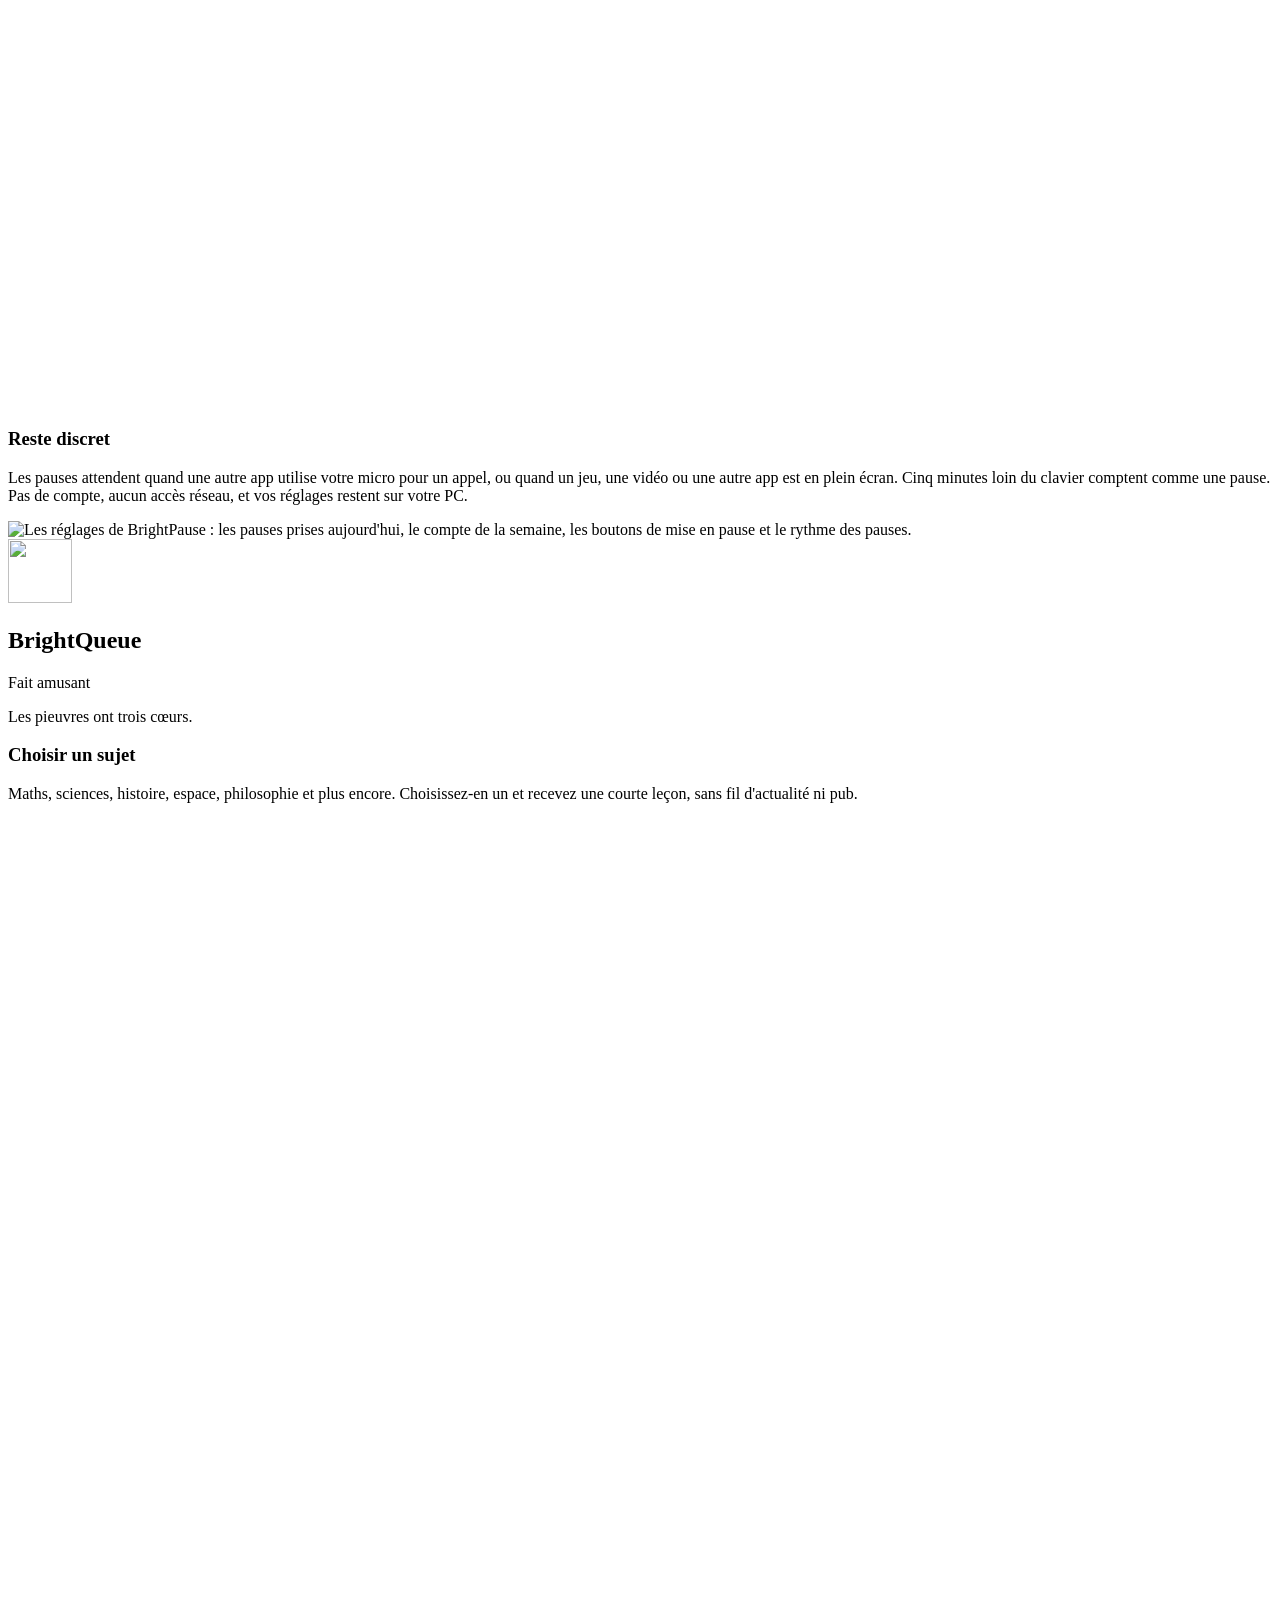
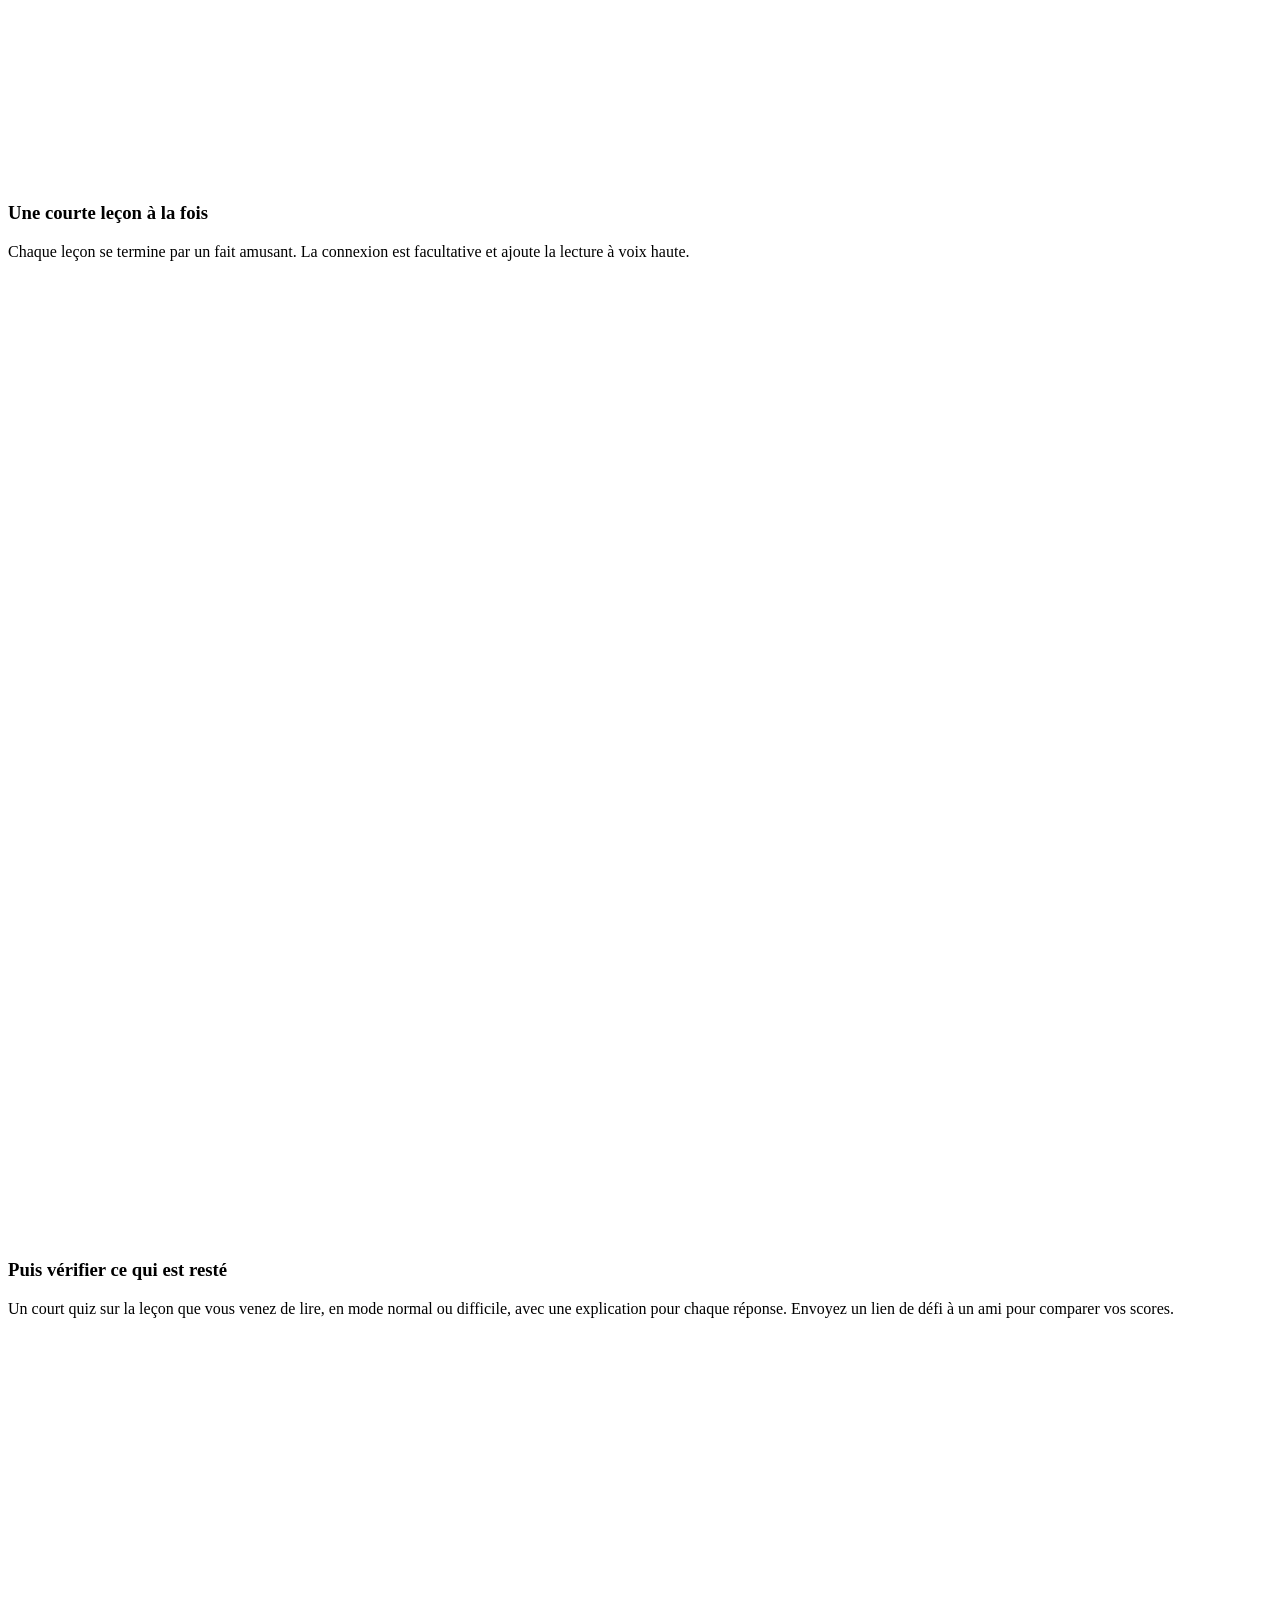
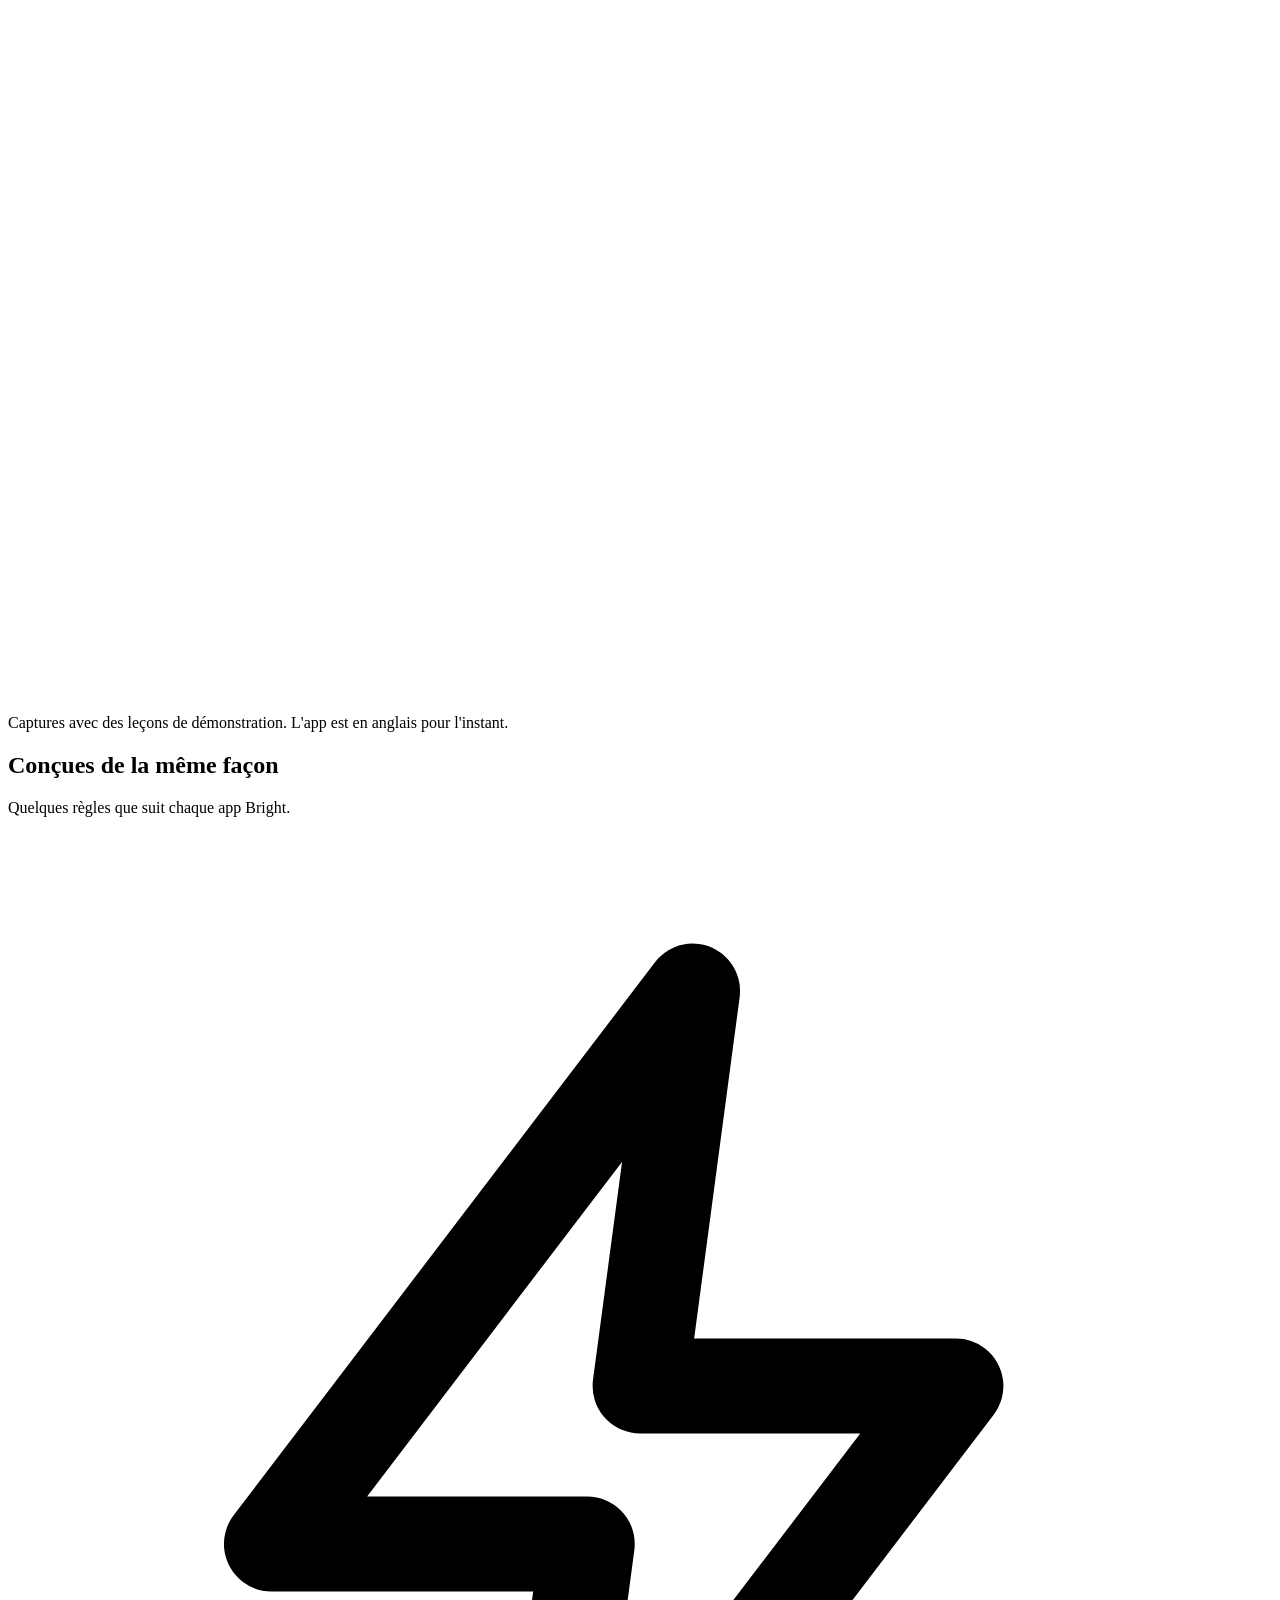
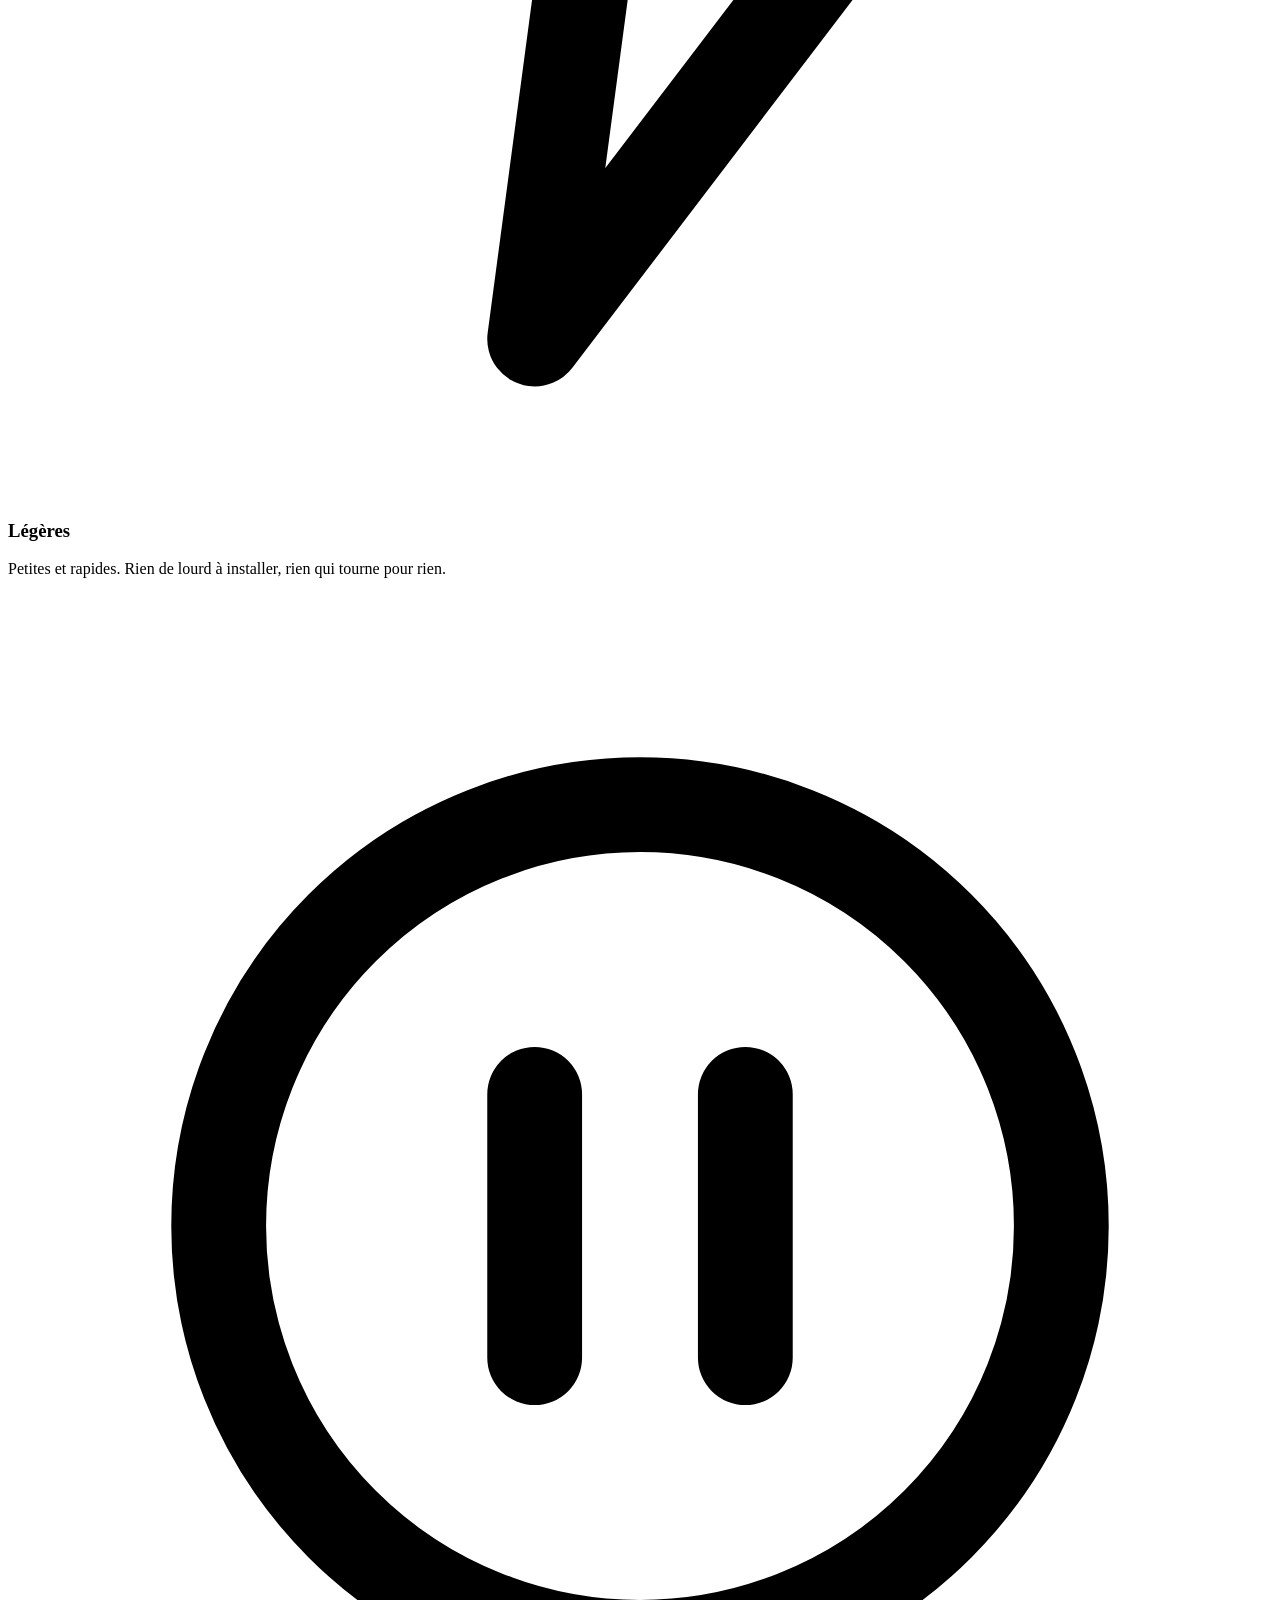
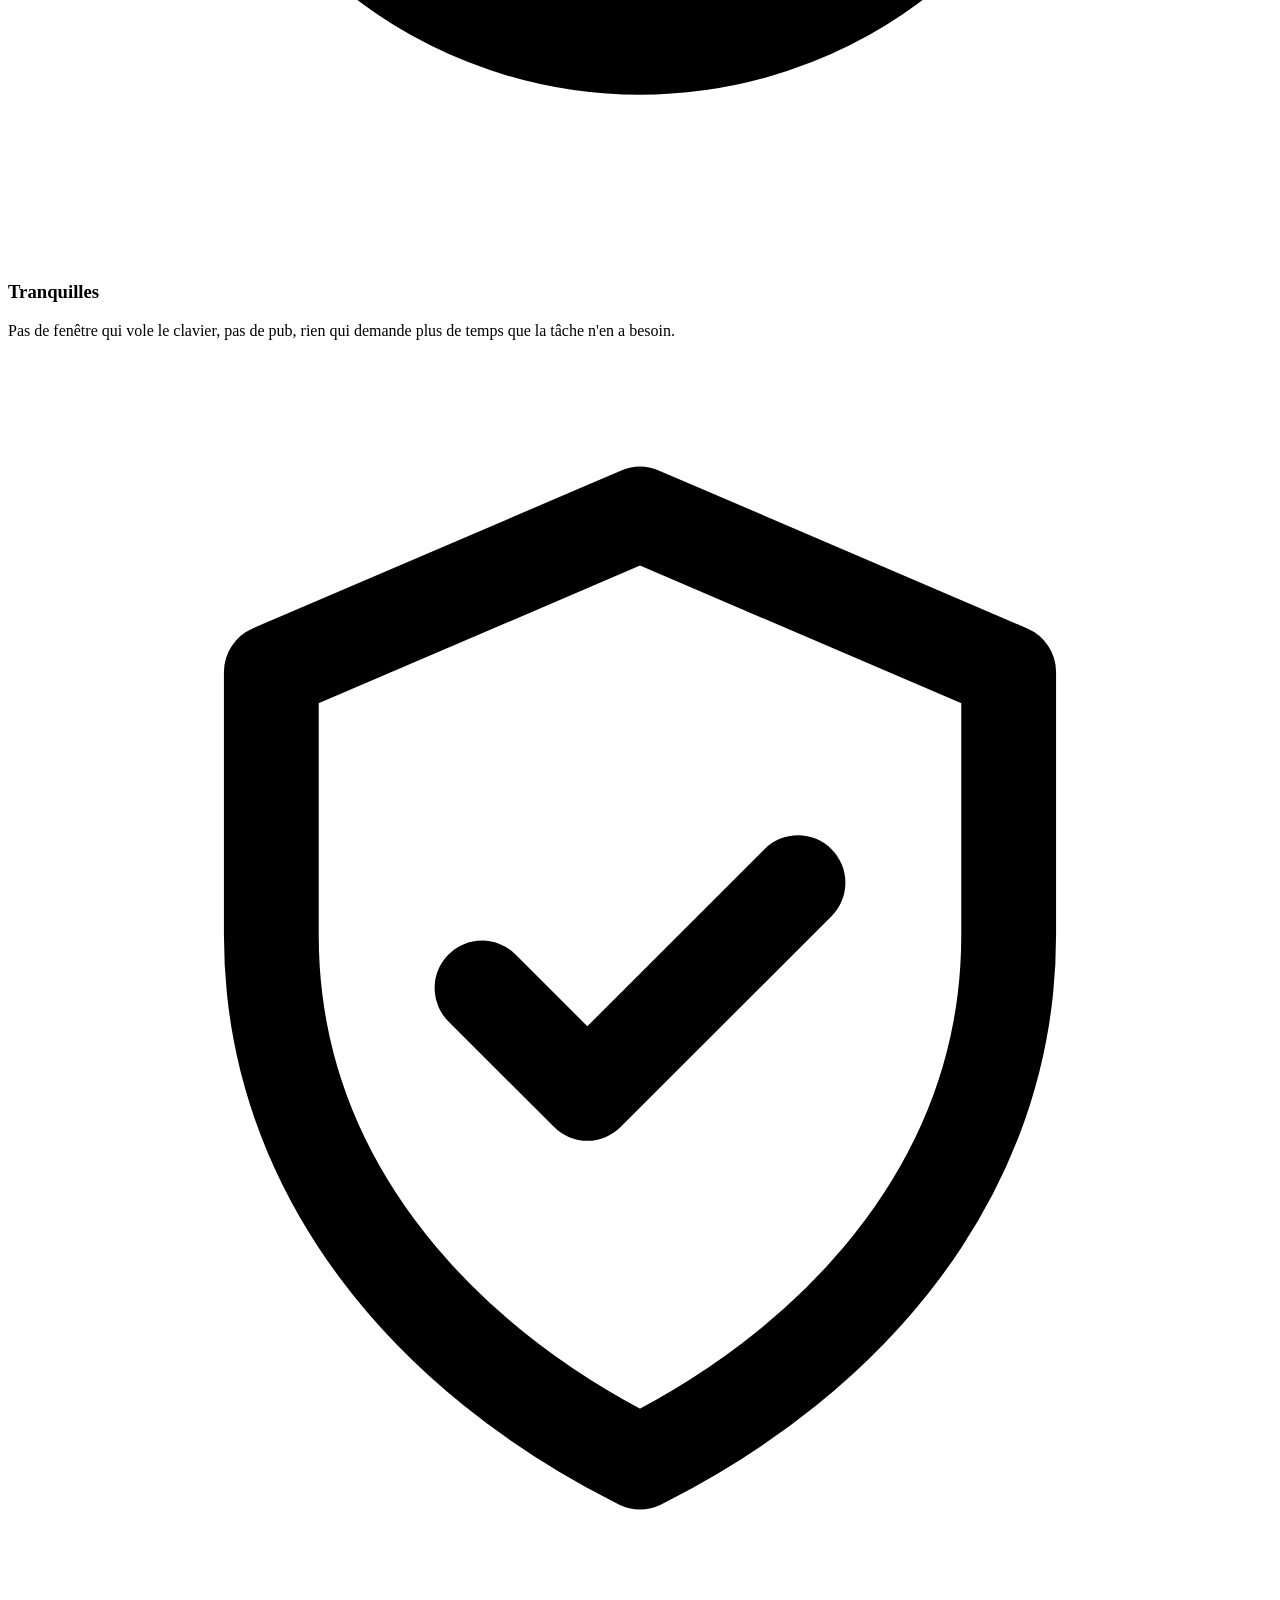
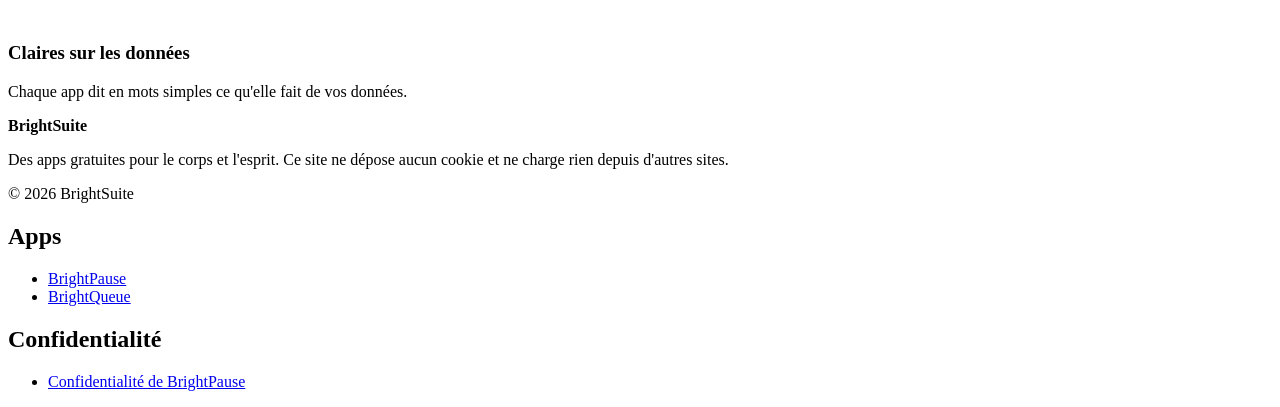
==== commit 3528c7fd: "Clarity pass: one hero button, true privacy claims, Quebec French typography Store button names Micr" ====
--- a/docs/fr/index.html
+++ b/docs/fr/index.html
@@ -5,8 +5,8 @@
 <meta name="viewport" content="width=device-width, initial-scale=1">
 <meta http-equiv="Content-Security-Policy" content="default-src 'none'; img-src 'self'; style-src 'self'; font-src 'self'; script-src 'self' 'sha256-hLVyaV5PyGrmbrdCInfl7IHe6xoLOtjj51S3WJlvzXI='; base-uri 'none'; form-action 'none'">
 <meta name="referrer" content="no-referrer">
-<title>BrightSuite : des apps légères et tranquilles</title>
-<meta name="description" content="BrightSuite crée de petites apps qui font une seule chose bien, restent discrètes et disent clairement ce qu'elles font de vos données : BrightPause et BrightQueue.">
+<title>BrightSuite : des apps gratuites pour le corps et l'esprit</title>
+<meta name="description" content="Des apps gratuites pour le corps et l'esprit : BrightPause et BrightQueue.">
 <meta name="color-scheme" content="light dark">
 <meta name="theme-color" content="#f4f1ea" media="(prefers-color-scheme: light)">
 <meta name="theme-color" content="#0f1513" media="(prefers-color-scheme: dark)">
@@ -35,10 +35,9 @@
 <section class="hero"><div class="wrap">
   <svg class="hero-sun" viewBox="64 64 896 896" aria-hidden="true"><rect x="64" y="64" width="896" height="896" rx="220" fill="#1f6f54"/><g class="sun-core"><circle cx="512" cy="512" r="205" fill="none" stroke="#f4f1ea" stroke-width="60"/><circle cx="512" cy="512" r="70" fill="#f4f1ea"/></g><g class="sun-rays" stroke="#f4f1ea" stroke-width="50" stroke-linecap="round"><line x1="789.2" y1="626.8" x2="849.2" y2="651.7"/><line x1="626.8" y1="789.2" x2="651.7" y2="849.2"/><line x1="397.2" y1="789.2" x2="372.3" y2="849.2"/><line x1="234.8" y1="626.8" x2="174.8" y2="651.7"/><line x1="234.8" y1="397.2" x2="174.8" y2="372.3"/><line x1="397.2" y1="234.8" x2="372.3" y2="174.8"/><line x1="626.8" y1="234.8" x2="651.7" y2="174.8"/><line x1="789.2" y1="397.2" x2="849.2" y2="372.3"/></g></svg>
   <h1>Quittez l'écran en meilleure forme qu'en arrivant.</h1>
-  <p class="lead">De petites apps gratuites pour un temps d'écran un peu meilleur, pour le corps comme pour la tête.</p>
+  <p class="lead">Des apps gratuites qui allègent le temps d'écran pour le corps et l'esprit.</p>
   <div class="actions">
     <a class="btn btn-primary" href="#apps">Voir les apps</a>
-    <a class="btn btn-ghost" href="https://apps.microsoft.com/detail/9N9B4C21TLDL">Obtenir sur Microsoft Store</a>
   </div>
   <div class="stage" role="img" aria-label="Les réglages de BrightPause sur un bureau Windows, son avis dans le coin avec les boutons Reporter et Ignorer, et une leçon de BrightQueue sur un téléphone.">
     <div class="desk">
@@ -51,13 +50,13 @@
 </div></section>
 
 <section class="section" id="apps" aria-labelledby="apps-h"><div class="wrap">
-  <div class="section-head"><h2 id="apps-h">Les apps</h2><p>Deux pour l'instant, chacune avec sa page de confidentialité en mots simples.</p></div>
+  <div class="section-head"><h2 id="apps-h">Les apps</h2><p>Deux pour l'instant.</p></div>
   <div class="apps">
     <article class="app">
       <div class="app-title"><img src="/assets/logo/brightpause.svg" alt="" width="48" height="48"><div><h3>BrightPause</h3><p class="tag">Windows <span class="ver">Version 1.0.0</span></p></div></div>
       <p class="pitch">Un rappel de pause tout en douceur pour Windows.</p>
       <div class="links">
-        <a class="btn btn-primary" href="https://apps.microsoft.com/detail/9N9B4C21TLDL">Obtenir sur Microsoft Store</a>
+        <a class="btn btn-primary" href="https://apps.microsoft.com/detail/9N9B4C21TLDL">Obtenir du Microsoft Store</a>
         <a class="btn btn-ghost" href="https://github.com/JordanAlbayrak/BrightPause">Code source</a>
         <a class="btn btn-ghost" href="/fr/pause/privacy/">Confidentialité</a>
       </div>
@@ -76,7 +75,7 @@
 </div></section>
 
 <section class="section app-section" id="brightpause" aria-labelledby="bp-h"><div class="wrap">
-  <div class="section-head"><img src="/assets/logo/brightpause.svg" alt="" width="64" height="64"><h2 id="bp-h">BrightPause</h2><p>Un rappel de pause tout en douceur pour Windows. <span class="ver">Version 1.0.0</span></p>
+  <div class="section-head"><img src="/assets/logo/brightpause.svg" alt="" width="64" height="64"><h2 id="bp-h">BrightPause</h2>
     <button class="btn btn-ghost try" type="button" data-break hidden>Essayer une pause de 20 secondes</button></div>
   <dialog class="breakdlg" aria-labelledby="dlg-h">
     <p class="dlg-kicker">Pause visuelle · 20 secondes</p>
@@ -87,11 +86,11 @@
   </dialog>
   
     <div class="feature">
-      <div class="feature-text"><h3>Un avis, jamais une surprise</h3><p>Dix secondes avant une pause (trente avant une pause active), un petit avis apparaît dans le coin avec Reporter et Ignorer. Il ne prend jamais le focus du clavier : vous pouvez finir votre phrase.</p></div>
+      <div class="feature-text"><h3>Un avis, jamais une surprise</h3><p>Dix secondes avant une pause (trente avant une pause active), un petit avis apparaît dans le coin avec Reporter et Ignorer. Il n'interrompt jamais votre frappe : vous pouvez finir votre phrase.</p></div>
       <div class="feature-media"><div class="corner"><div class="corner-win" aria-hidden="true"></div><img class="corner-note" src="/assets/img/pause-headsup.webp" width="360" height="138" alt="L'avis de BrightPause avant une pause, avec les boutons Reporter et Ignorer (capture en anglais)." loading="lazy" decoding="async"><div class="corner-bar" aria-hidden="true"></div></div></div>
     </div>
     <div class="feature flip">
-      <div class="feature-text"><h3>Reposer les yeux, puis bouger</h3><p>Toutes les 20 minutes, une pause calme de 20 secondes couvre vos écrans : regarder au loin, cligner des yeux, rouler les épaules. Une pause sur trois est une pause active de 5 minutes. Chacune affiche un court message, un conseil avec sa source ou un petit défi.</p></div>
+      <div class="feature-text"><h3>Reposer les yeux, puis bouger</h3><p>Toutes les 20 minutes, une pause calme de 20 secondes couvre vos écrans : regarder au loin, cligner des yeux, rouler les épaules. Une pause sur trois est une pause active de 5 minutes. Chacune affiche un court message, un conseil avec sa source ou un petit défi.</p></div>
       <div class="feature-media"><div class="frame wide"><img src="/assets/img/pause-break-eye-fr-1280.webp" srcset="/assets/img/pause-break-eye-fr-720.webp 720w, /assets/img/pause-break-eye-fr-1280.webp 1280w" sizes="(min-width: 900px) 640px, calc(100vw - 32px)" width="1280" height="720" alt="Une pause visuelle de BrightPause : « Regardez au loin », avec un compte à rebours de 20 secondes, un lien vers la source, et les boutons Reporter et Ignorer." loading="lazy" decoding="async"></div></div>
     </div>
     <div class="feature">
@@ -101,7 +100,7 @@
 </div></section>
 
 <section class="section app-section band" id="brightqueue" aria-labelledby="bq-h"><div class="wrap">
-  <div class="section-head"><img src="/assets/logo/brightqueue.svg" alt="" width="64" height="64"><h2 id="bq-h">BrightQueue</h2><p>De courtes leçons et des quiz, un sujet à la fois.</p>
+  <div class="section-head"><img src="/assets/logo/brightqueue.svg" alt="" width="64" height="64"><h2 id="bq-h">BrightQueue</h2>
     <div class="fact" data-facts="Les pieuvres ont trois cœurs.|Sur Vénus, un jour dure plus longtemps qu'une année.|En botanique, la banane est une baie, mais pas la fraise.|Le miel peut rester comestible pendant des milliers d'années."><span class="fact-label">Fait amusant</span><p class="fact-text" aria-live="polite">Les pieuvres ont trois cœurs.</p><button class="fact-next" type="button" hidden>Un autre</button></div></div>
   
     <div class="feature">
@@ -109,7 +108,7 @@
       <div class="feature-media"><div class="frame tall"><picture><source media="(prefers-color-scheme: dark)" srcset="/assets/img/queue-home-dark-480.webp 480w, /assets/img/queue-home-dark-720.webp 720w" sizes="(min-width: 900px) 380px, min(380px, calc(100vw - 32px))"><img src="/assets/img/queue-home-light-720.webp" srcset="/assets/img/queue-home-light-480.webp 480w, /assets/img/queue-home-light-720.webp 720w" sizes="(min-width: 900px) 380px, min(380px, calc(100vw - 32px))" width="720" height="960" alt="L'accueil de BrightQueue : « What do you want to learn today? » au-dessus d'une grille de sujets." loading="lazy" decoding="async"></picture></div></div>
     </div>
     <div class="feature flip">
-      <div class="feature-text"><h3>Une courte leçon à la fois</h3><p>Chaque leçon se lit en quelques minutes et se termine par un fait amusant. Une fois connecté, l'app peut la lire à voix haute.</p></div>
+      <div class="feature-text"><h3>Une courte leçon à la fois</h3><p>Chaque leçon se termine par un fait amusant. La connexion est facultative et ajoute la lecture à voix haute.</p></div>
       <div class="feature-media"><div class="frame tall"><picture><source media="(prefers-color-scheme: dark)" srcset="/assets/img/queue-lesson-dark-480.webp 480w, /assets/img/queue-lesson-dark-720.webp 720w" sizes="(min-width: 900px) 380px, min(380px, calc(100vw - 32px))"><img src="/assets/img/queue-lesson-light-720.webp" srcset="/assets/img/queue-lesson-light-480.webp 480w, /assets/img/queue-lesson-light-720.webp 720w" sizes="(min-width: 900px) 380px, min(380px, calc(100vw - 32px))" width="720" height="960" alt="Une leçon de BrightQueue intitulée « Why the sky is blue », avec un bouton Listen." loading="lazy" decoding="async"></picture></div></div>
     </div>
     <div class="feature">
@@ -122,14 +121,14 @@
 <section class="section" aria-labelledby="prin-h"><div class="wrap">
   <div class="section-head"><h2 id="prin-h">Conçues de la même façon</h2><p>Quelques règles que suit chaque app Bright.</p></div>
   <div class="principles">
-    <div><div class="icon-dot"><svg viewBox="0 0 24 24" fill="none" stroke="currentColor" stroke-width="1.8" stroke-linecap="round" stroke-linejoin="round" aria-hidden="true"><path d="M13 3L5 13.5h6L10 21l8-10.5h-6z"/></svg></div><h3>Légères</h3><p>Des téléchargements petits et peu de mémoire. Entre deux pauses, BrightPause ne fait tourner qu'un petit processus, et s'installe en 2 Mo environ.</p></div>
+    <div><div class="icon-dot"><svg viewBox="0 0 24 24" fill="none" stroke="currentColor" stroke-width="1.8" stroke-linecap="round" stroke-linejoin="round" aria-hidden="true"><path d="M13 3L5 13.5h6L10 21l8-10.5h-6z"/></svg></div><h3>Légères</h3><p>Petites et rapides. Rien de lourd à installer, rien qui tourne pour rien.</p></div>
     <div><div class="icon-dot"><svg viewBox="0 0 24 24" fill="none" stroke="currentColor" stroke-width="1.8" stroke-linecap="round" aria-hidden="true"><circle cx="12" cy="12" r="8"/><path d="M10 9.5v5M14 9.5v5"/></svg></div><h3>Tranquilles</h3><p>Pas de fenêtre qui vole le clavier, pas de pub, rien qui demande plus de temps que la tâche n'en a besoin.</p></div>
-    <div><div class="icon-dot"><svg viewBox="0 0 24 24" fill="none" stroke="currentColor" stroke-width="1.8" stroke-linecap="round" stroke-linejoin="round" aria-hidden="true"><path d="M12 3l7 3v5c0 4.5-3 8-7 10-4-2-7-5.5-7-10V6z"/><path d="M9 12l2 2 4-4"/></svg></div><h3>Claires sur les données</h3><p>Chaque app a une page de confidentialité écrite à partir de ce que fait vraiment son code, en mots simples.</p></div>
+    <div><div class="icon-dot"><svg viewBox="0 0 24 24" fill="none" stroke="currentColor" stroke-width="1.8" stroke-linecap="round" stroke-linejoin="round" aria-hidden="true"><path d="M12 3l7 3v5c0 4.5-3 8-7 10-4-2-7-5.5-7-10V6z"/><path d="M9 12l2 2 4-4"/></svg></div><h3>Claires sur les données</h3><p>Chaque app dit en mots simples ce qu'elle fait de vos données.</p></div>
   </div>
 </div></section>
 </main>
 <footer class="foot"><div class="wrap">
-  <div><p><strong>BrightSuite</strong></p><p>De petites apps tranquilles. Ce site ne dépose aucun cookie et ne charge rien depuis d'autres sites.</p><p>&copy; 2026 BrightSuite</p></div>
+  <div><p><strong>BrightSuite</strong></p><p>Des apps gratuites pour le corps et l'esprit. Ce site ne dépose aucun cookie et ne charge rien depuis d'autres sites.</p><p>&copy; 2026 BrightSuite</p></div>
   <div><h2>Apps</h2><ul><li><a href="/fr/#brightpause">BrightPause</a></li><li><a href="/fr/#brightqueue">BrightQueue</a></li></ul></div>
   <div><h2>Confidentialité</h2><ul><li><a href="/fr/pause/privacy/">Confidentialité de BrightPause</a></li></ul></div>
 </div></footer>
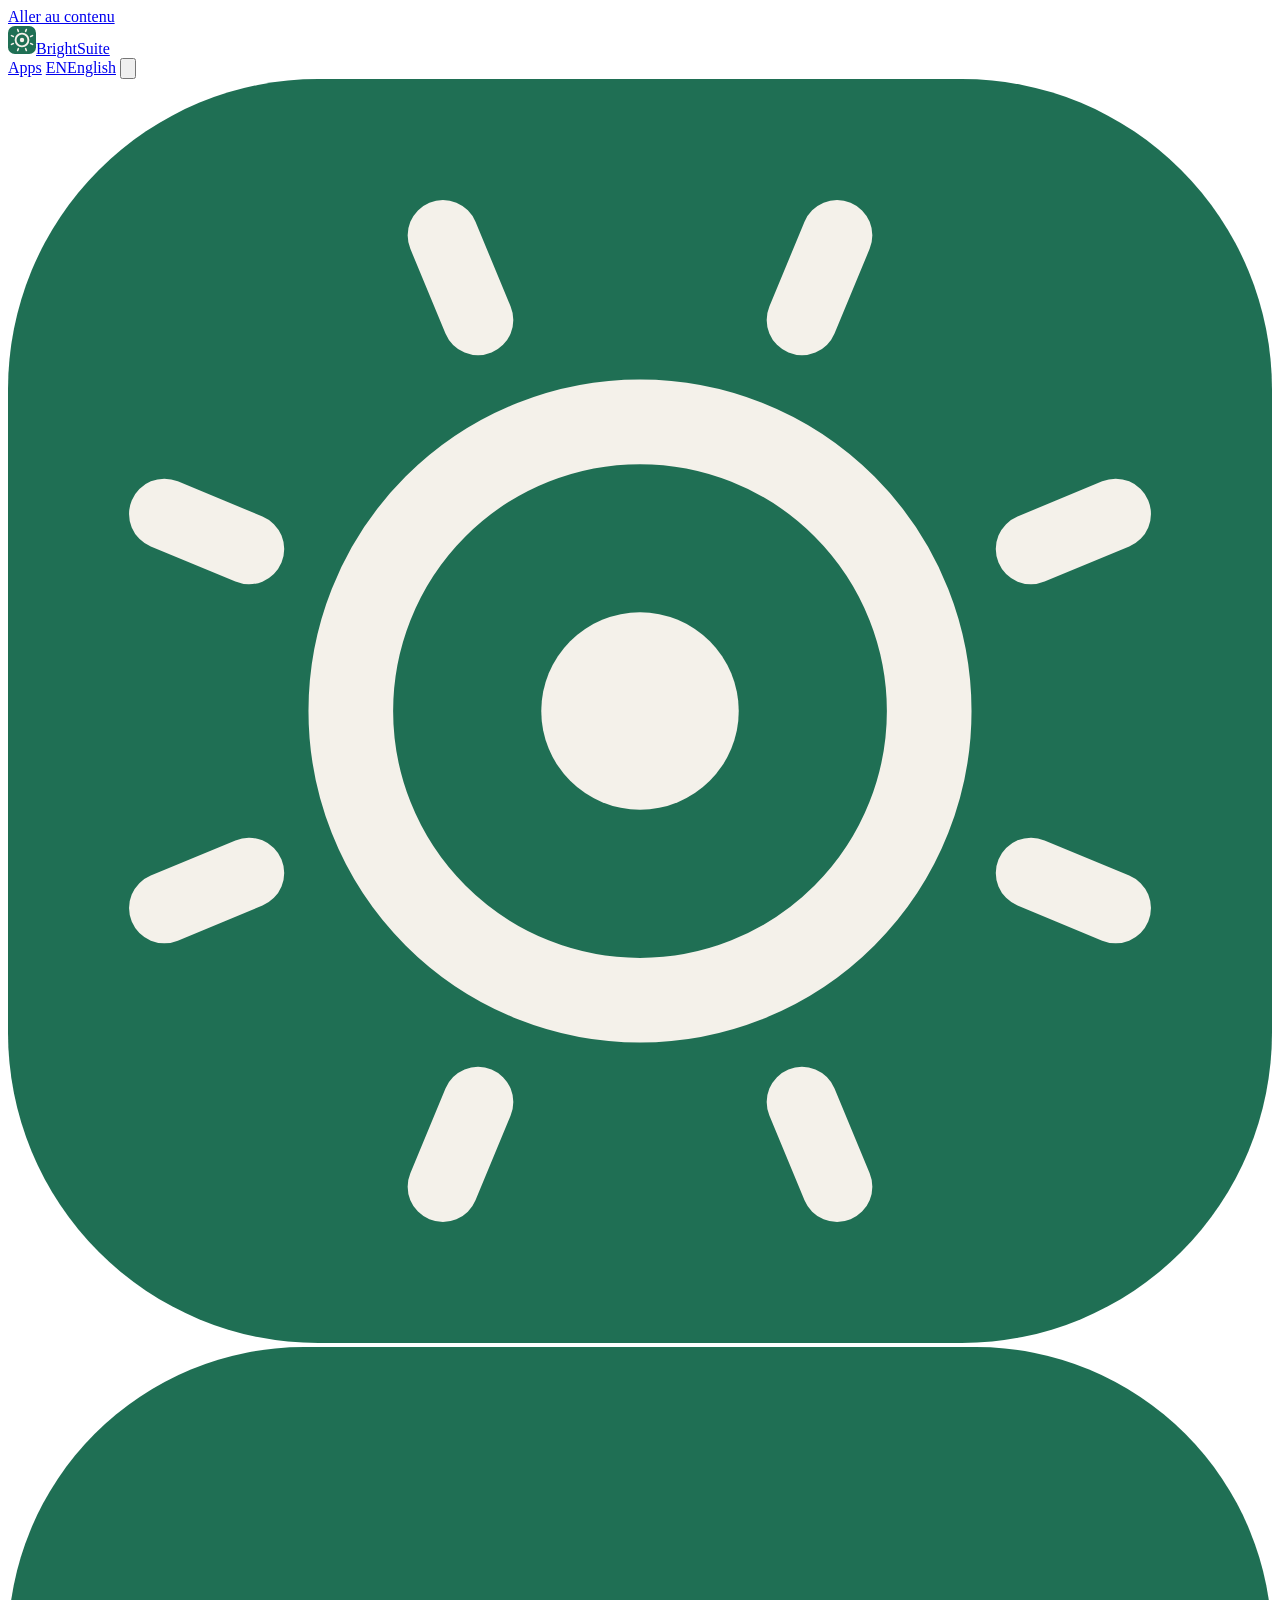
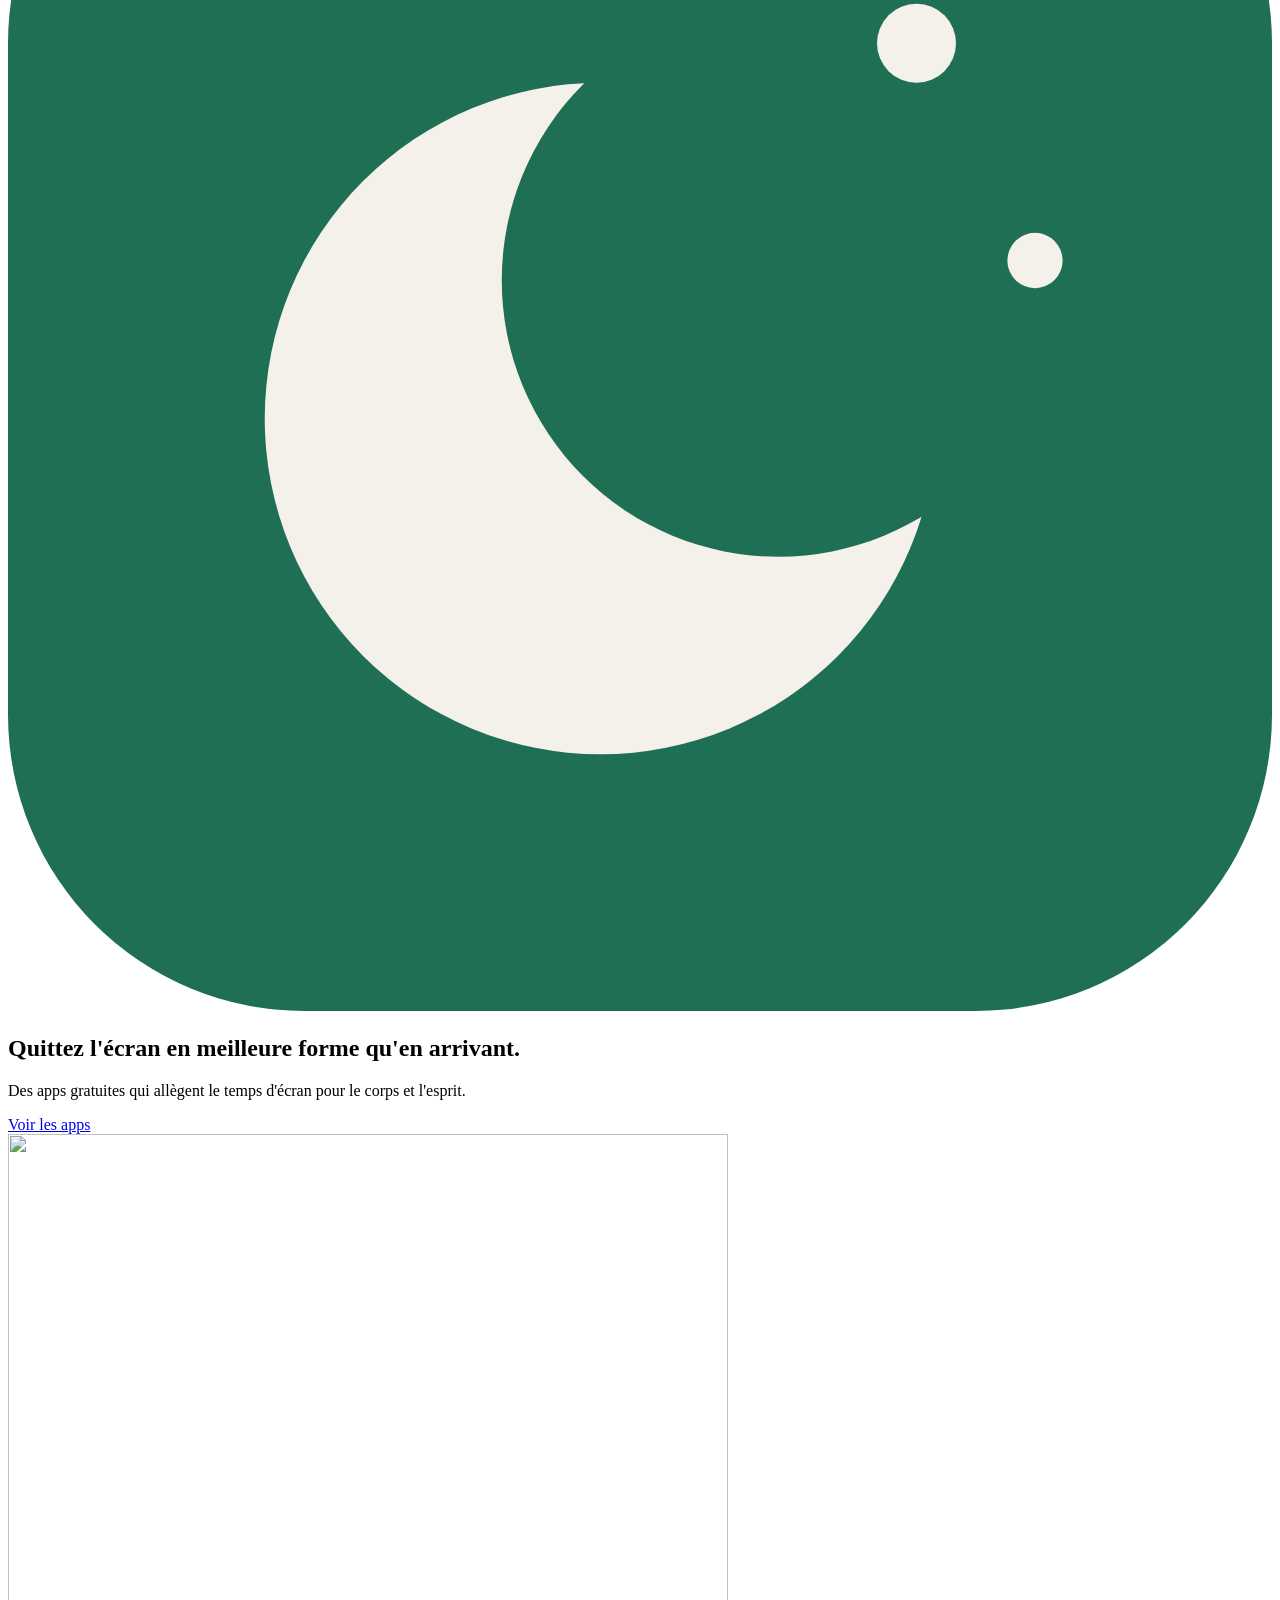
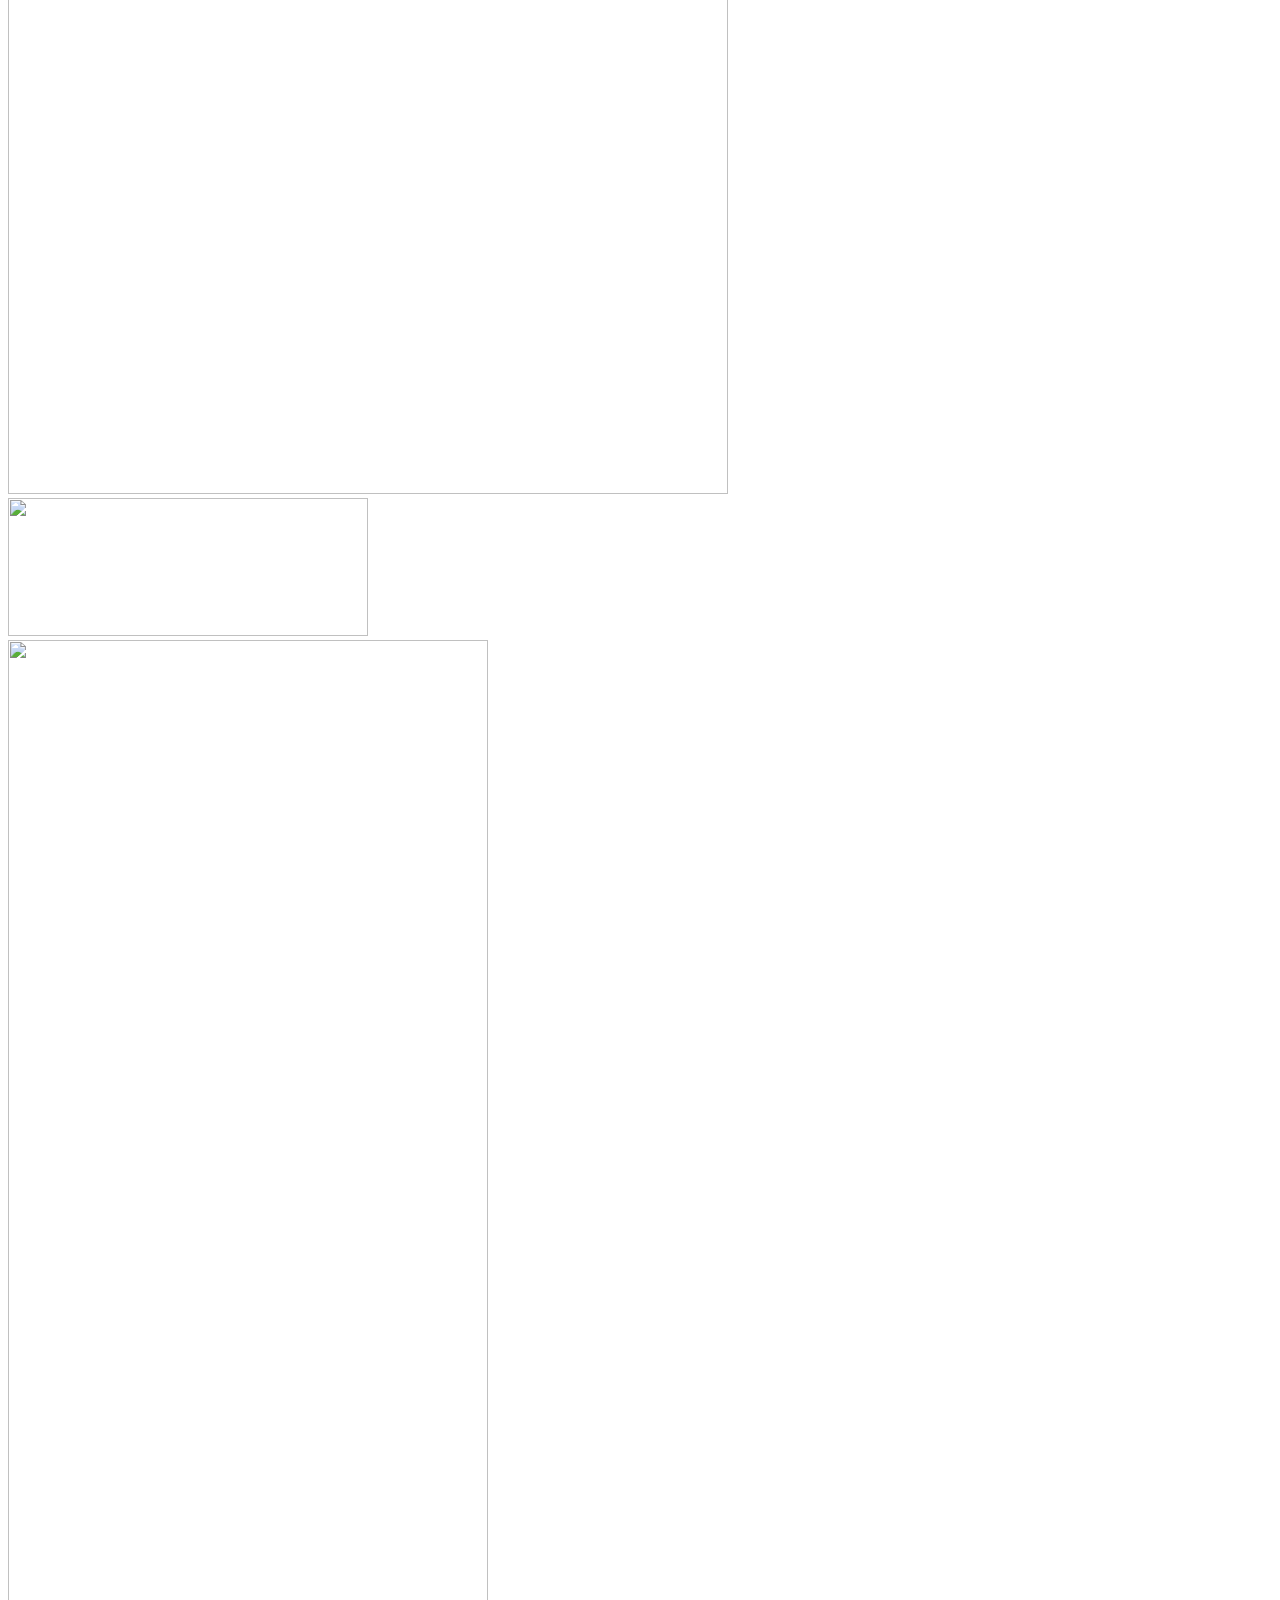
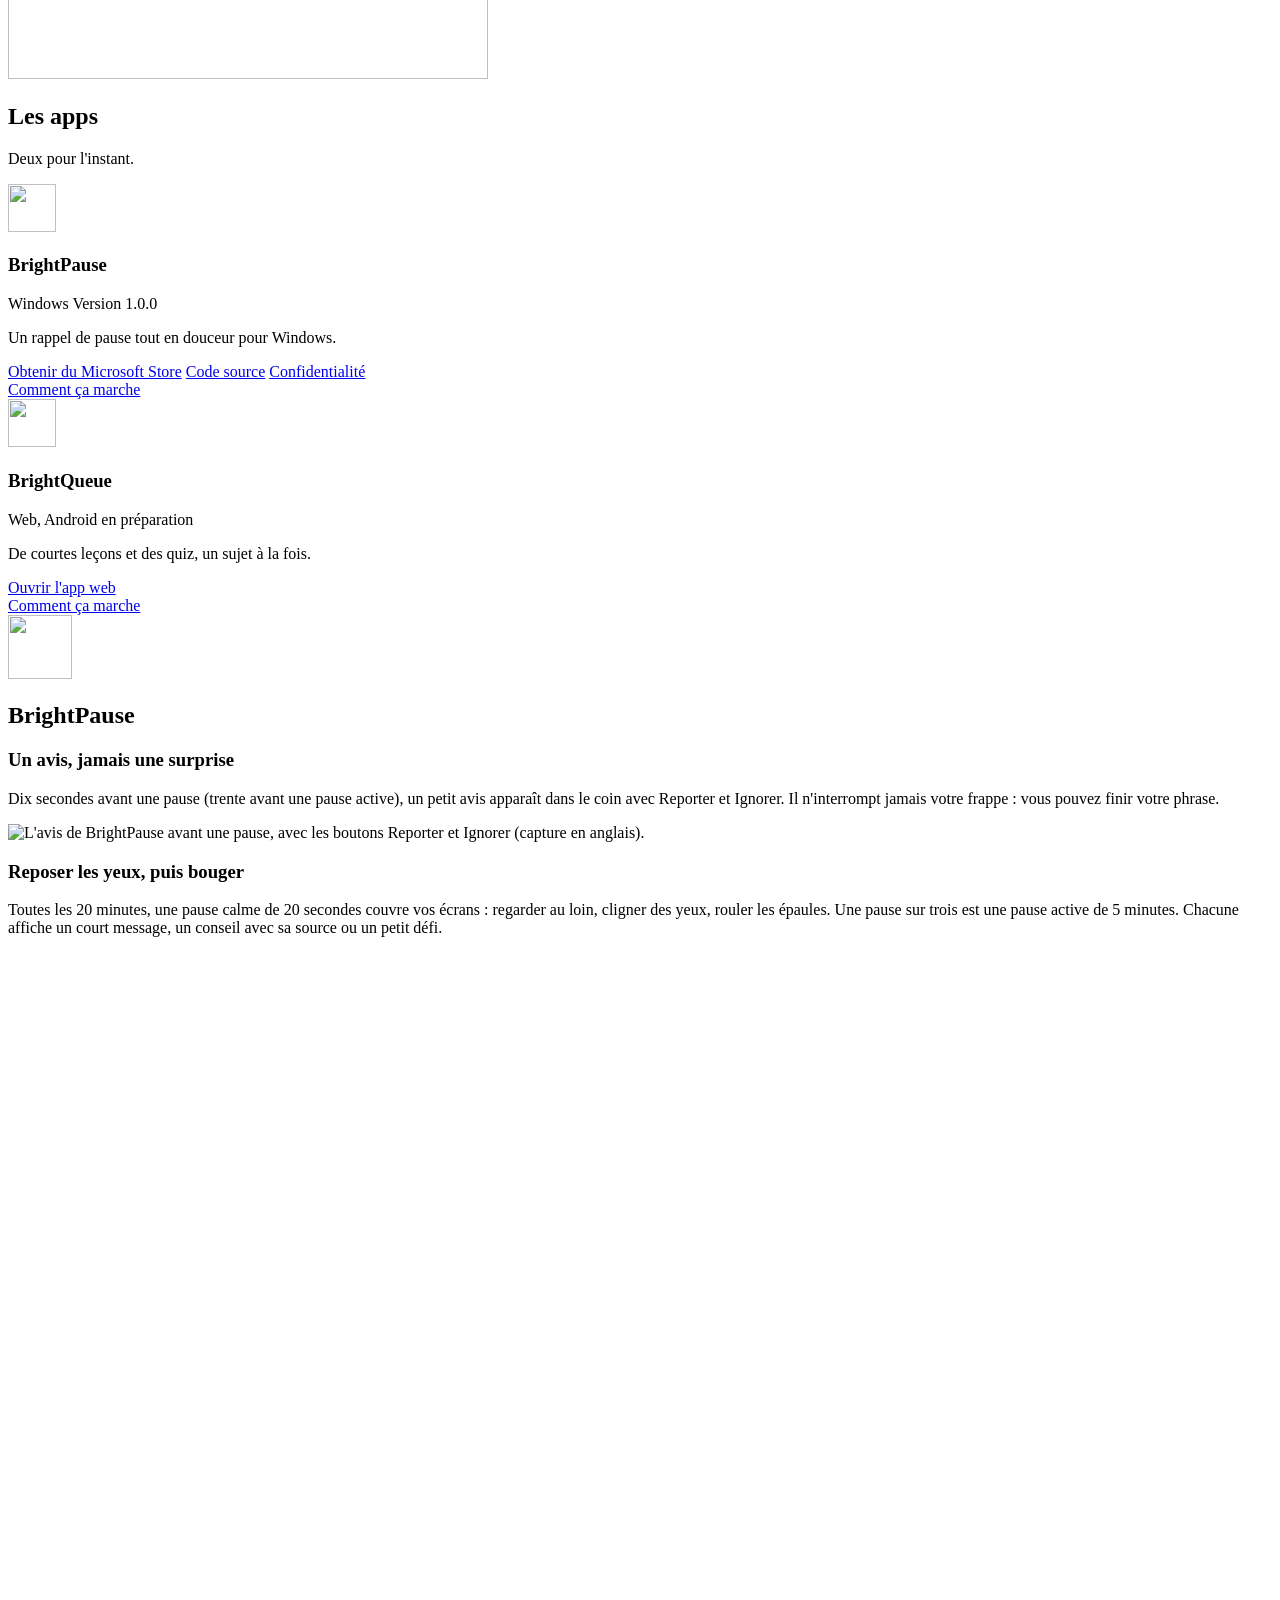
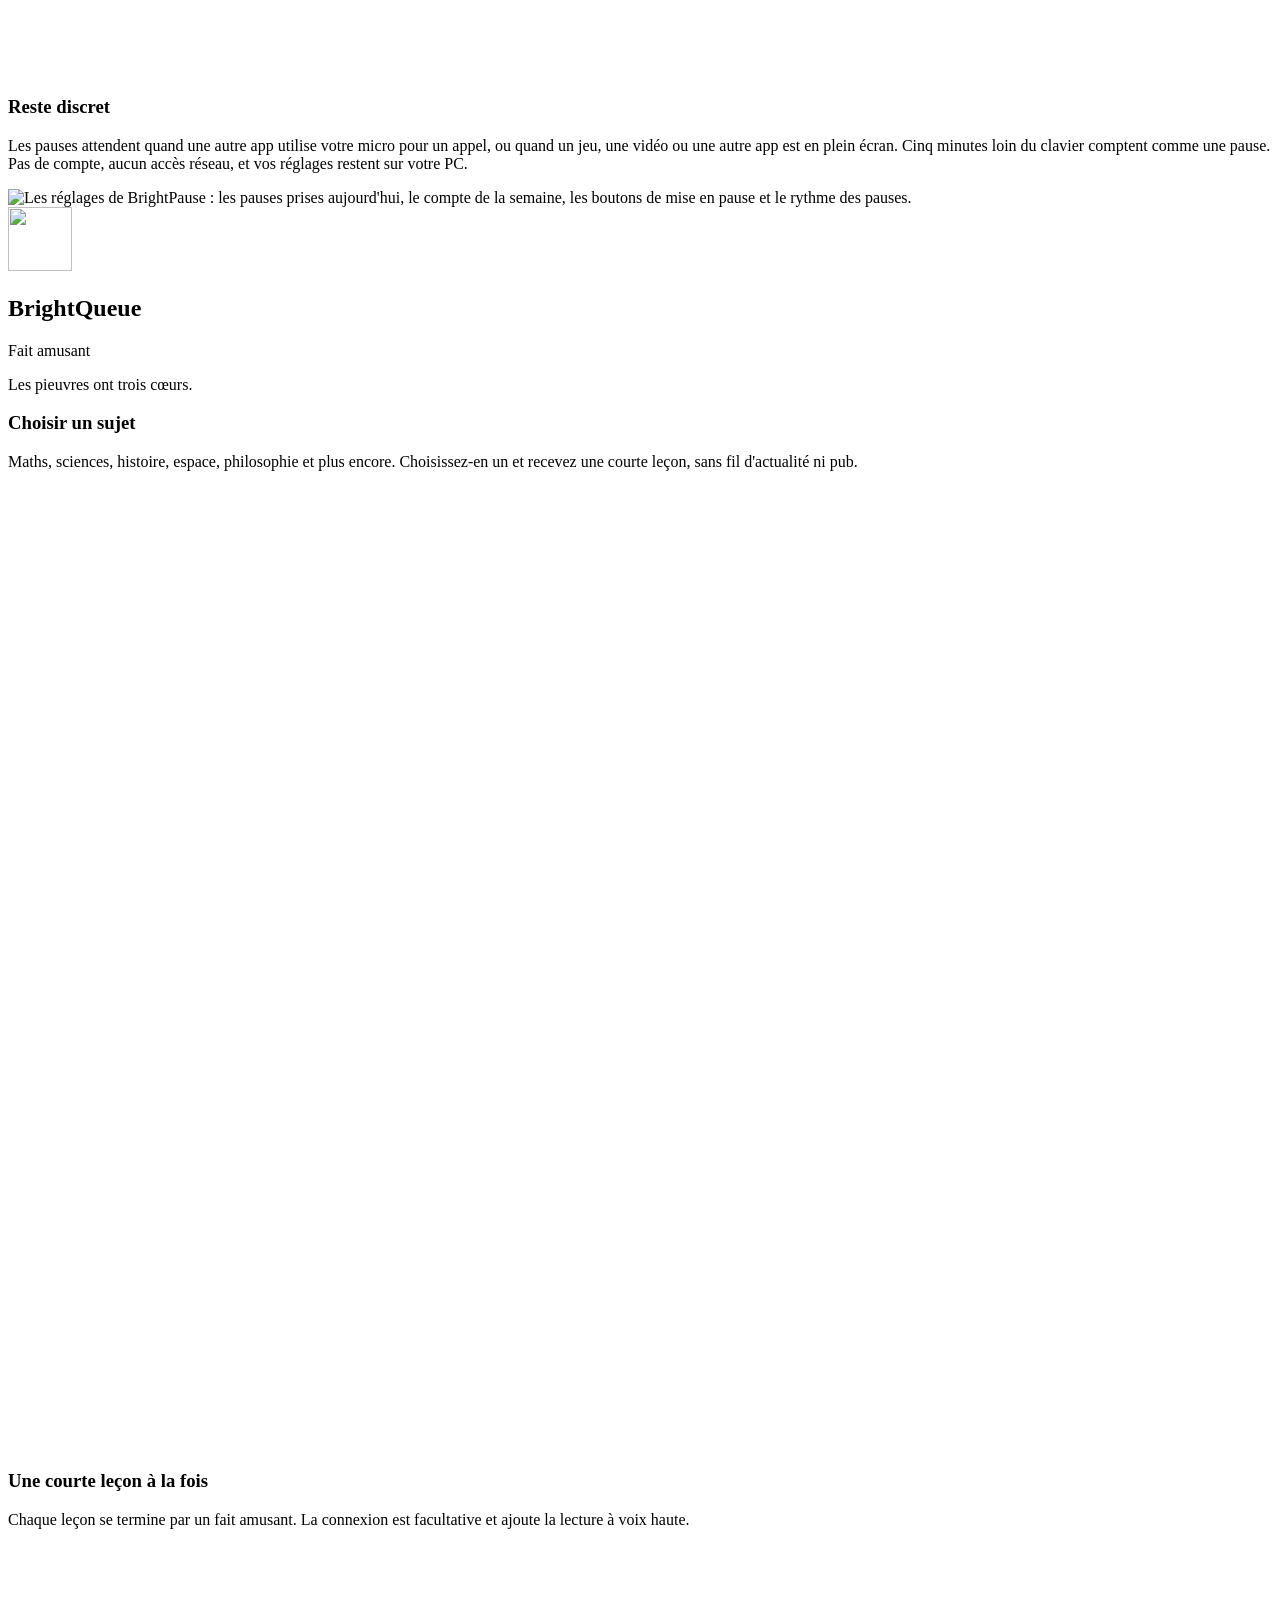
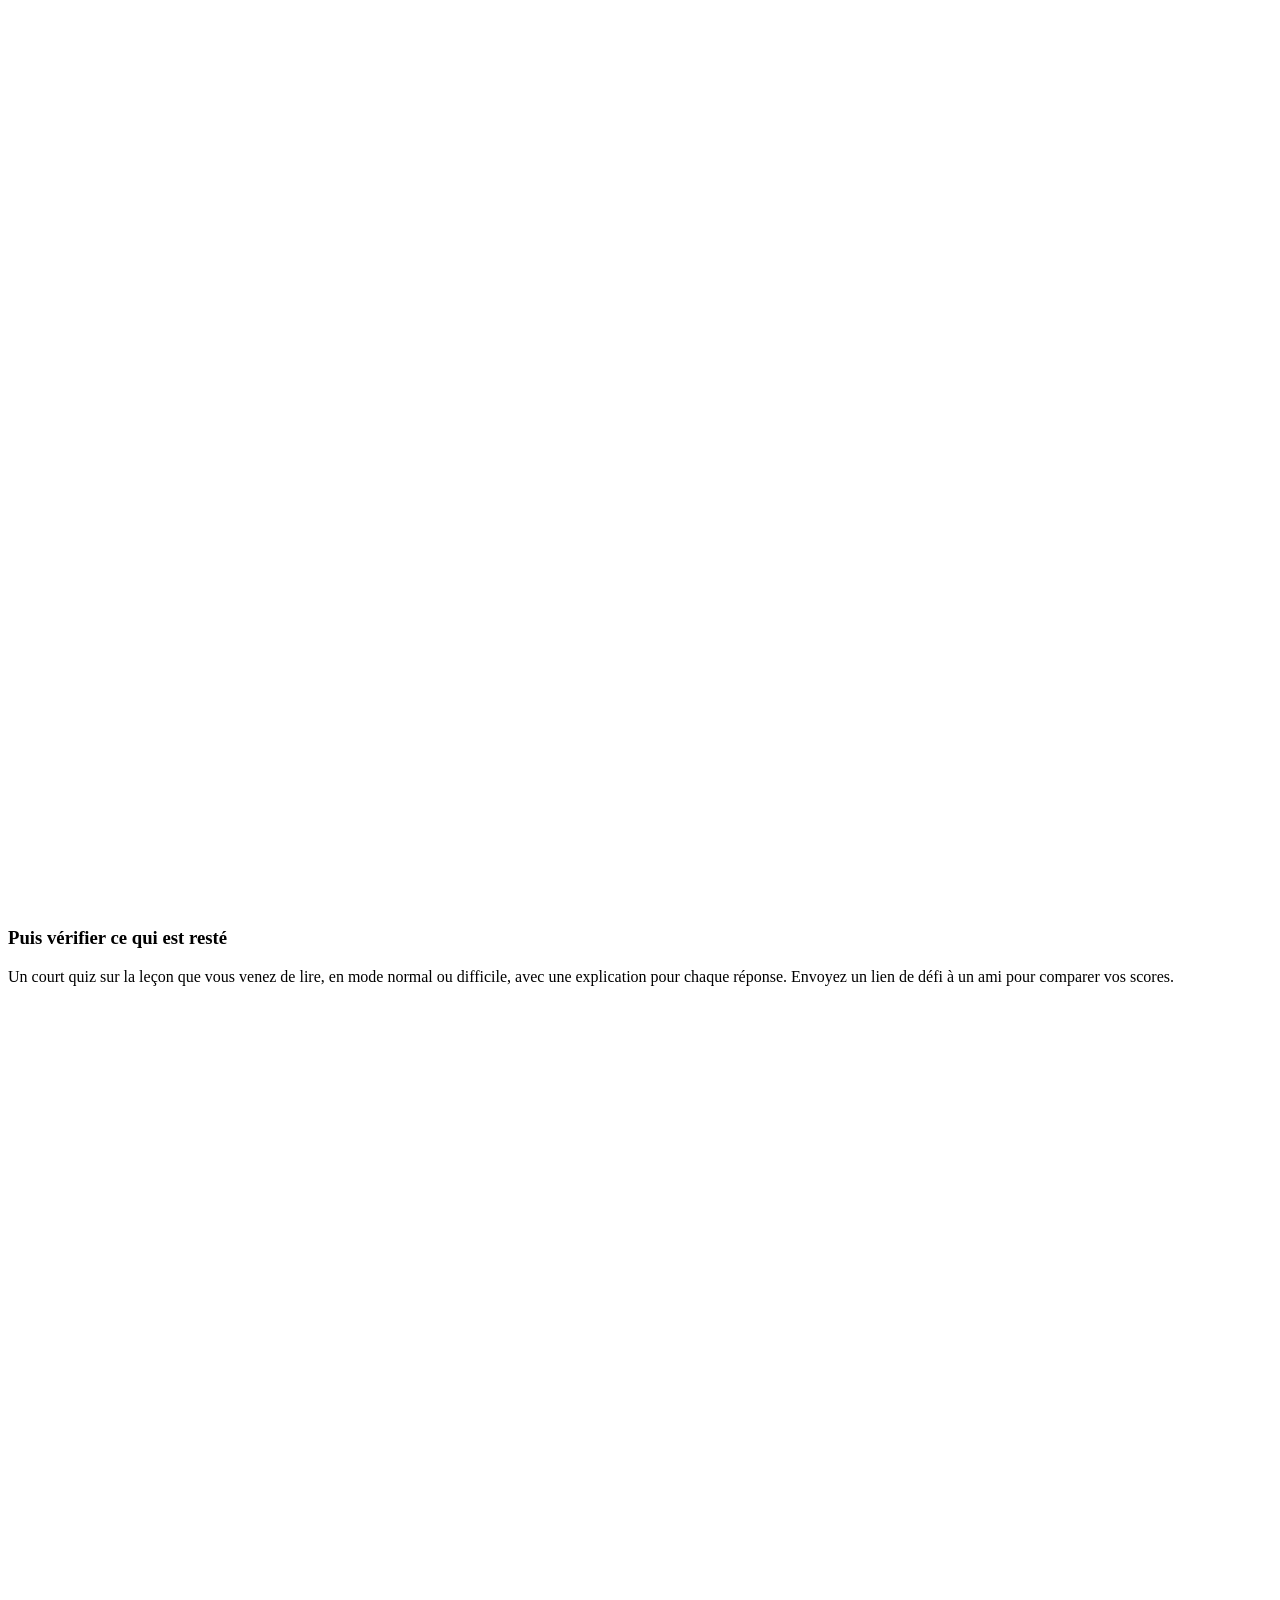
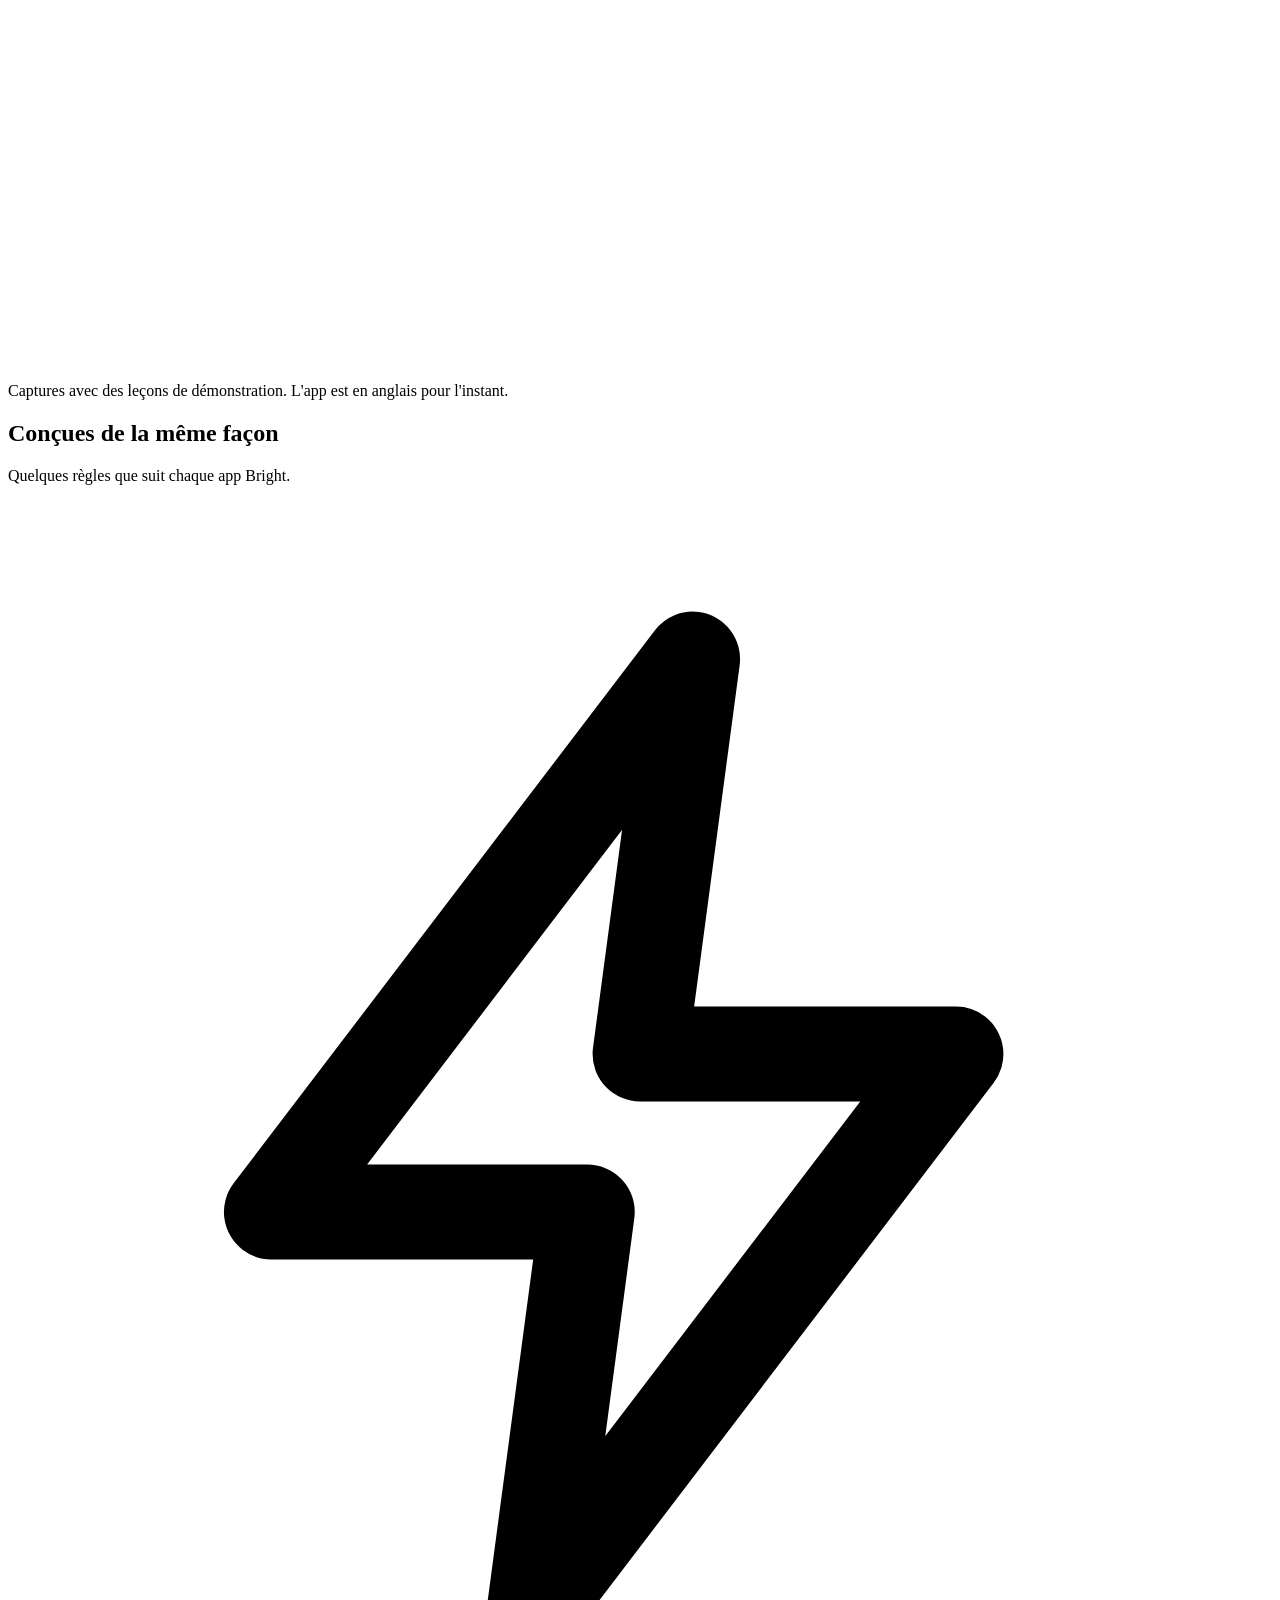
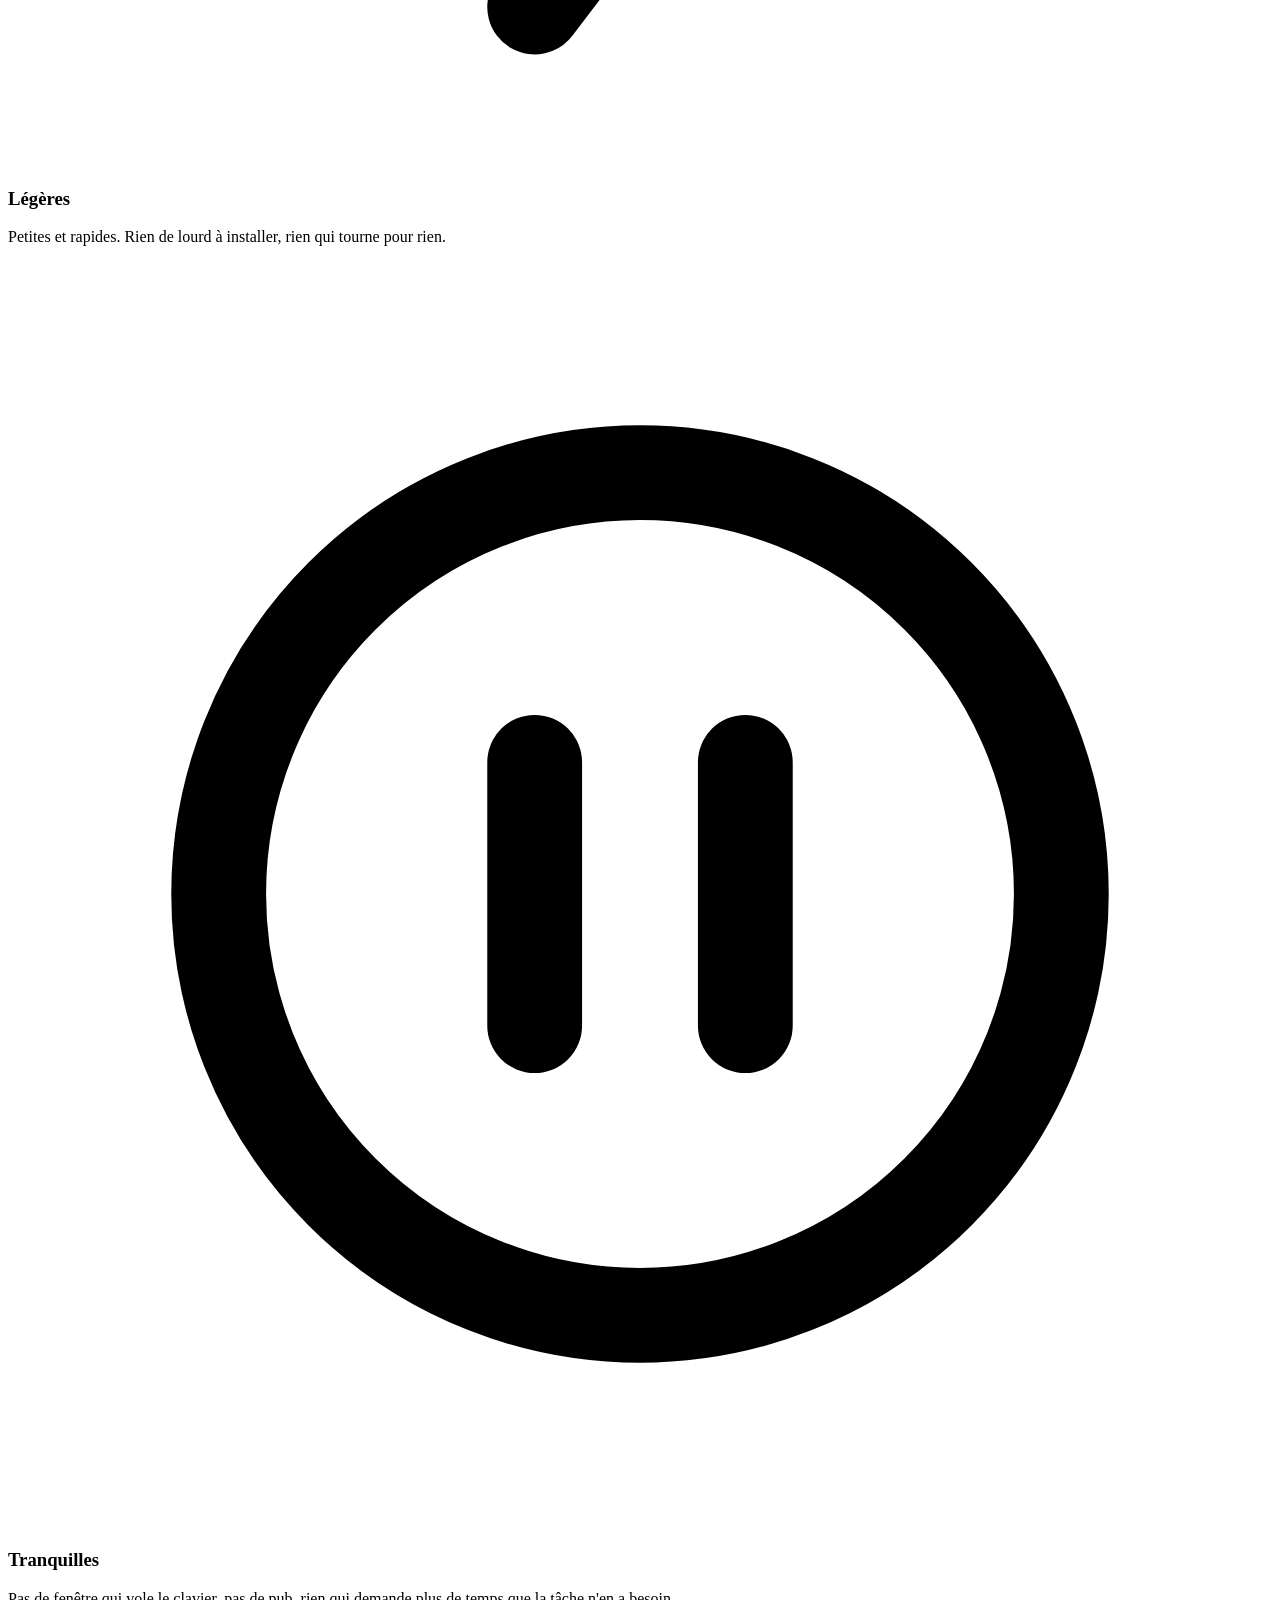
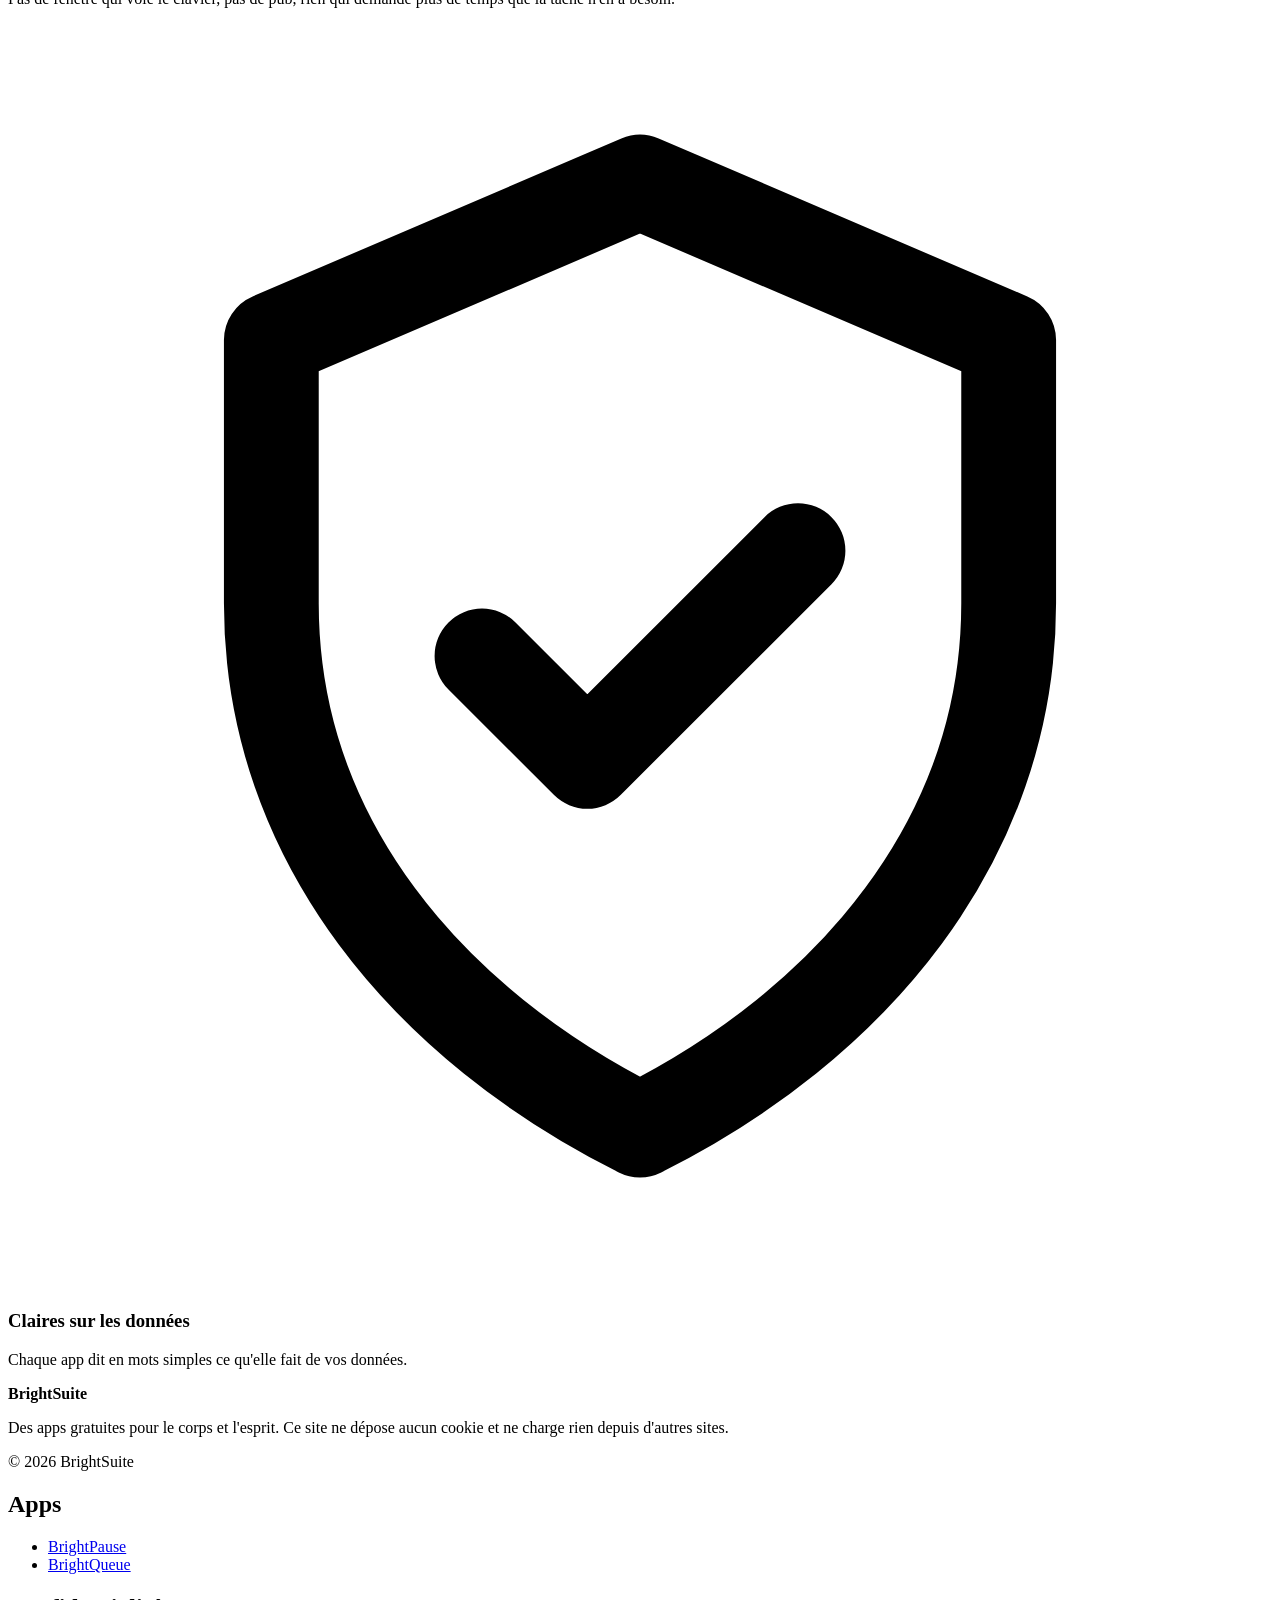
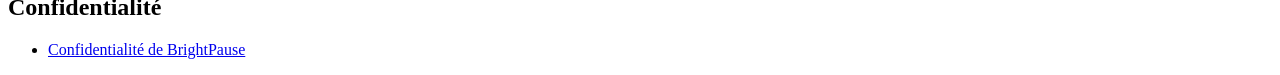
==== commit 8a0bc09d: "Hero: one-line headline, typewriter, night sky with shooting stars, moon at night CSS-only effects, " ====
--- a/docs/fr/index.html
+++ b/docs/fr/index.html
@@ -3,7 +3,7 @@
 <head>
 <meta charset="utf-8">
 <meta name="viewport" content="width=device-width, initial-scale=1">
-<meta http-equiv="Content-Security-Policy" content="default-src 'none'; img-src 'self'; style-src 'self'; font-src 'self'; script-src 'self' 'sha256-hLVyaV5PyGrmbrdCInfl7IHe6xoLOtjj51S3WJlvzXI='; base-uri 'none'; form-action 'none'">
+<meta http-equiv="Content-Security-Policy" content="default-src 'none'; img-src 'self'; style-src 'self'; font-src 'self'; script-src 'self' 'sha256-pVOdz2u41szLMtV1c6/rHts/Qt6udNZYNK+wdTk3k/w='; base-uri 'none'; form-action 'none'">
 <meta name="referrer" content="no-referrer">
 <title>BrightSuite : des apps gratuites pour le corps et l'esprit</title>
 <meta name="description" content="Des apps gratuites pour le corps et l'esprit : BrightPause et BrightQueue.">
@@ -17,7 +17,7 @@
 <link rel="icon" href="/favicon.svg" type="image/svg+xml">
 <link rel="preload" href="/assets/fonts/inter-latin.woff2" as="font" type="font/woff2" crossorigin>
 <link rel="stylesheet" href="/assets/site.css">
-<script>(function(){try{var t=localStorage.getItem("theme");if(t==="dark"||t==="light")document.documentElement.setAttribute("data-theme",t)}catch(e){}})();</script>
+<script>(function(){var d=document.documentElement;try{var t=localStorage.getItem("theme");if(t==="dark"||t==="light")d.setAttribute("data-theme",t)}catch(e){}if(window.matchMedia&&!matchMedia("(prefers-reduced-motion: reduce)").matches)d.classList.add("tw-wait")})();</script>
 <script src="/assets/site.js" defer></script>
 </head>
 <body>
@@ -32,10 +32,10 @@
 </div></header>
 <main id="main">
 
-<section class="hero"><div class="wrap">
-  <svg class="hero-sun" viewBox="64 64 896 896" aria-hidden="true"><rect x="64" y="64" width="896" height="896" rx="220" fill="#1f6f54"/><g class="sun-core"><circle cx="512" cy="512" r="205" fill="none" stroke="#f4f1ea" stroke-width="60"/><circle cx="512" cy="512" r="70" fill="#f4f1ea"/></g><g class="sun-rays" stroke="#f4f1ea" stroke-width="50" stroke-linecap="round"><line x1="789.2" y1="626.8" x2="849.2" y2="651.7"/><line x1="626.8" y1="789.2" x2="651.7" y2="849.2"/><line x1="397.2" y1="789.2" x2="372.3" y2="849.2"/><line x1="234.8" y1="626.8" x2="174.8" y2="651.7"/><line x1="234.8" y1="397.2" x2="174.8" y2="372.3"/><line x1="397.2" y1="234.8" x2="372.3" y2="174.8"/><line x1="626.8" y1="234.8" x2="651.7" y2="174.8"/><line x1="789.2" y1="397.2" x2="849.2" y2="372.3"/></g></svg>
-  <h1>Quittez l'écran en meilleure forme qu'en arrivant.</h1>
-  <p class="lead">Des apps gratuites qui allègent le temps d'écran pour le corps et l'esprit.</p>
+<section class="hero"><div class="sky" aria-hidden="true"><i class="shoot s1"></i><i class="shoot s2"></i><i class="shoot s3"></i></div><div class="wrap">
+  <svg class="hero-sun hero-day" viewBox="64 64 896 896" aria-hidden="true"><rect x="64" y="64" width="896" height="896" rx="220" fill="#1f6f54"/><g class="sun-core"><circle cx="512" cy="512" r="205" fill="none" stroke="#f4f1ea" stroke-width="60"/><circle cx="512" cy="512" r="70" fill="#f4f1ea"/></g><g class="sun-rays" stroke="#f4f1ea" stroke-width="50" stroke-linecap="round"><line x1="789.2" y1="626.8" x2="849.2" y2="651.7"/><line x1="626.8" y1="789.2" x2="651.7" y2="849.2"/><line x1="397.2" y1="789.2" x2="372.3" y2="849.2"/><line x1="234.8" y1="626.8" x2="174.8" y2="651.7"/><line x1="234.8" y1="397.2" x2="174.8" y2="372.3"/><line x1="397.2" y1="234.8" x2="372.3" y2="174.8"/><line x1="626.8" y1="234.8" x2="651.7" y2="174.8"/><line x1="789.2" y1="397.2" x2="849.2" y2="372.3"/></g></svg><svg class="hero-sun hero-moon" viewBox="0 0 64 64" aria-hidden="true"><rect width="64" height="64" rx="15" fill="#1f6f54"/><circle cx="30" cy="34" r="17" fill="#f4f1ea"/><circle cx="39" cy="27" r="14" fill="#1f6f54"/><circle cx="46" cy="15" r="2" fill="#f4f1ea"/><circle cx="52" cy="26" r="1.4" fill="#f4f1ea"/></svg>
+  <h1 class="tw">Quittez l'écran en meilleure forme qu'en arrivant.</h1>
+  <p class="lead">Des apps gratuites qui allègent le temps d'écran pour le corps et l'esprit.</p>
   <div class="actions">
     <a class="btn btn-primary" href="#apps">Voir les apps</a>
   </div>
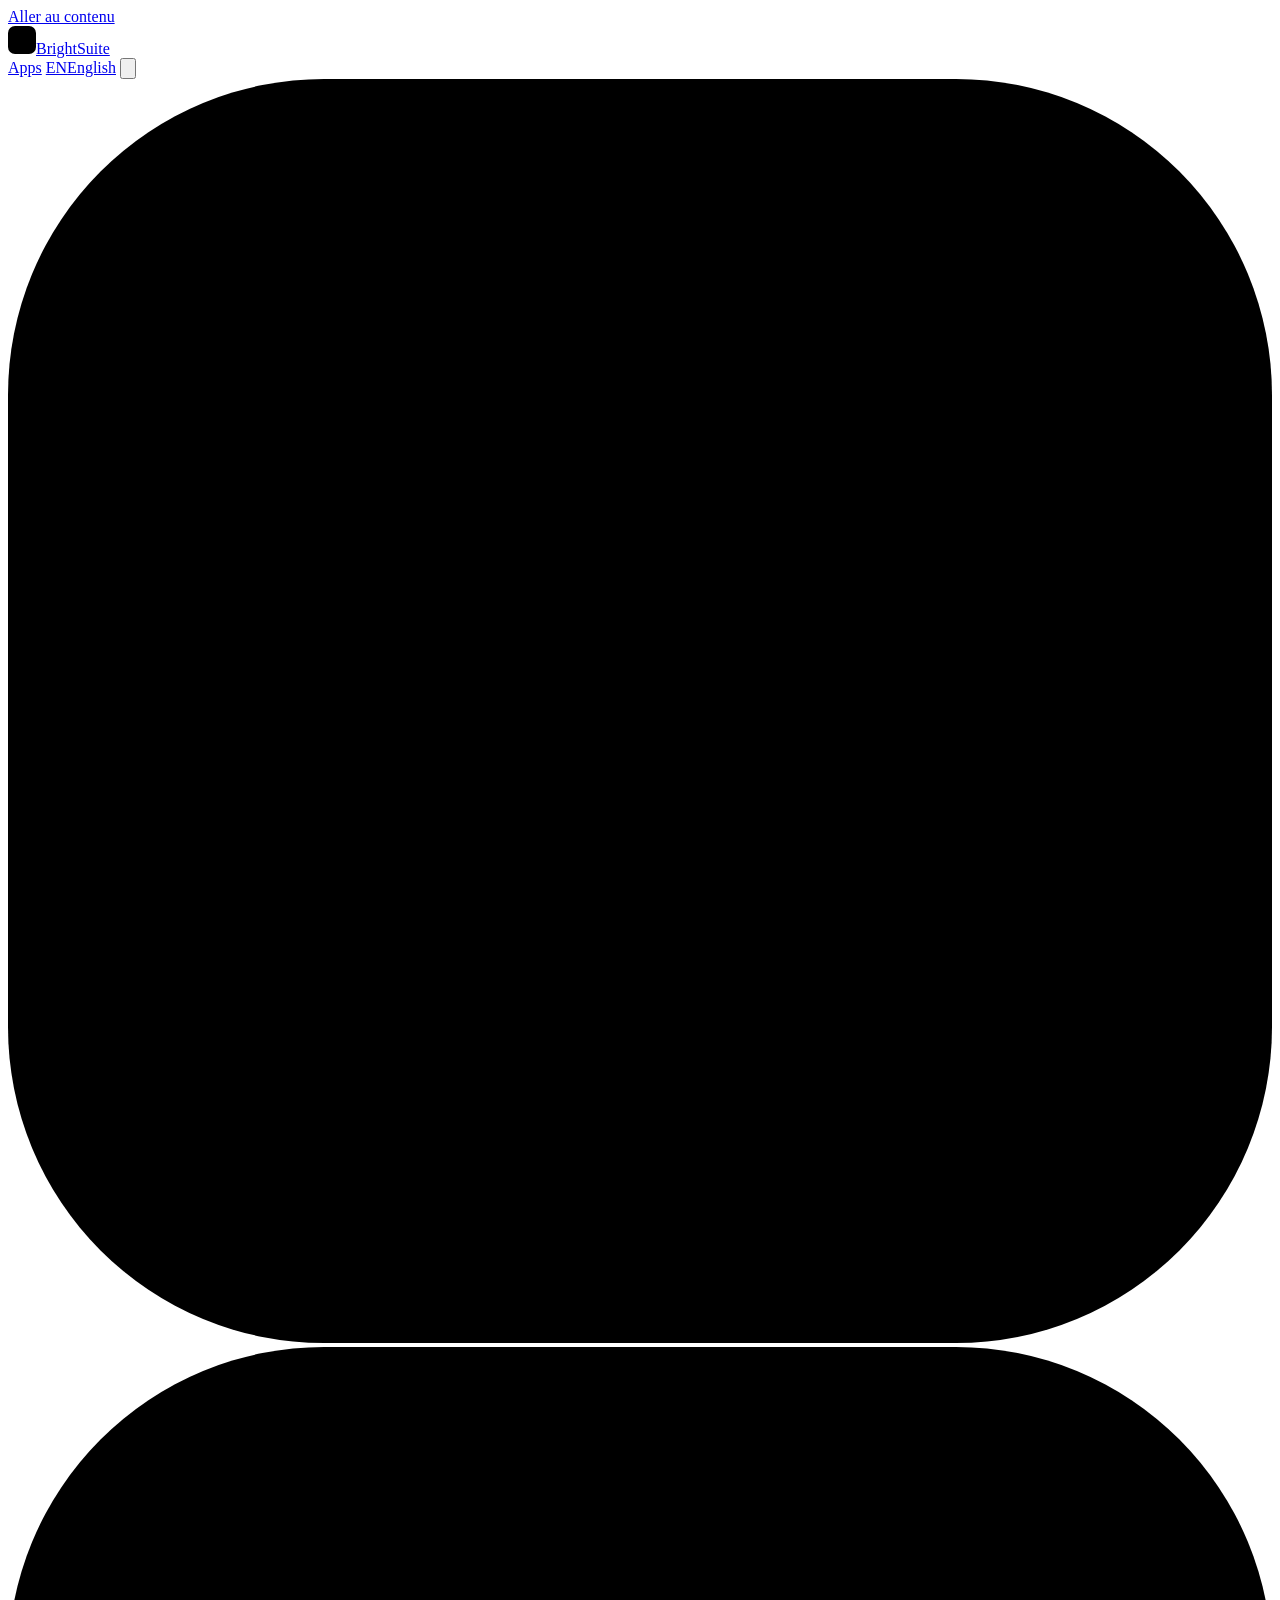
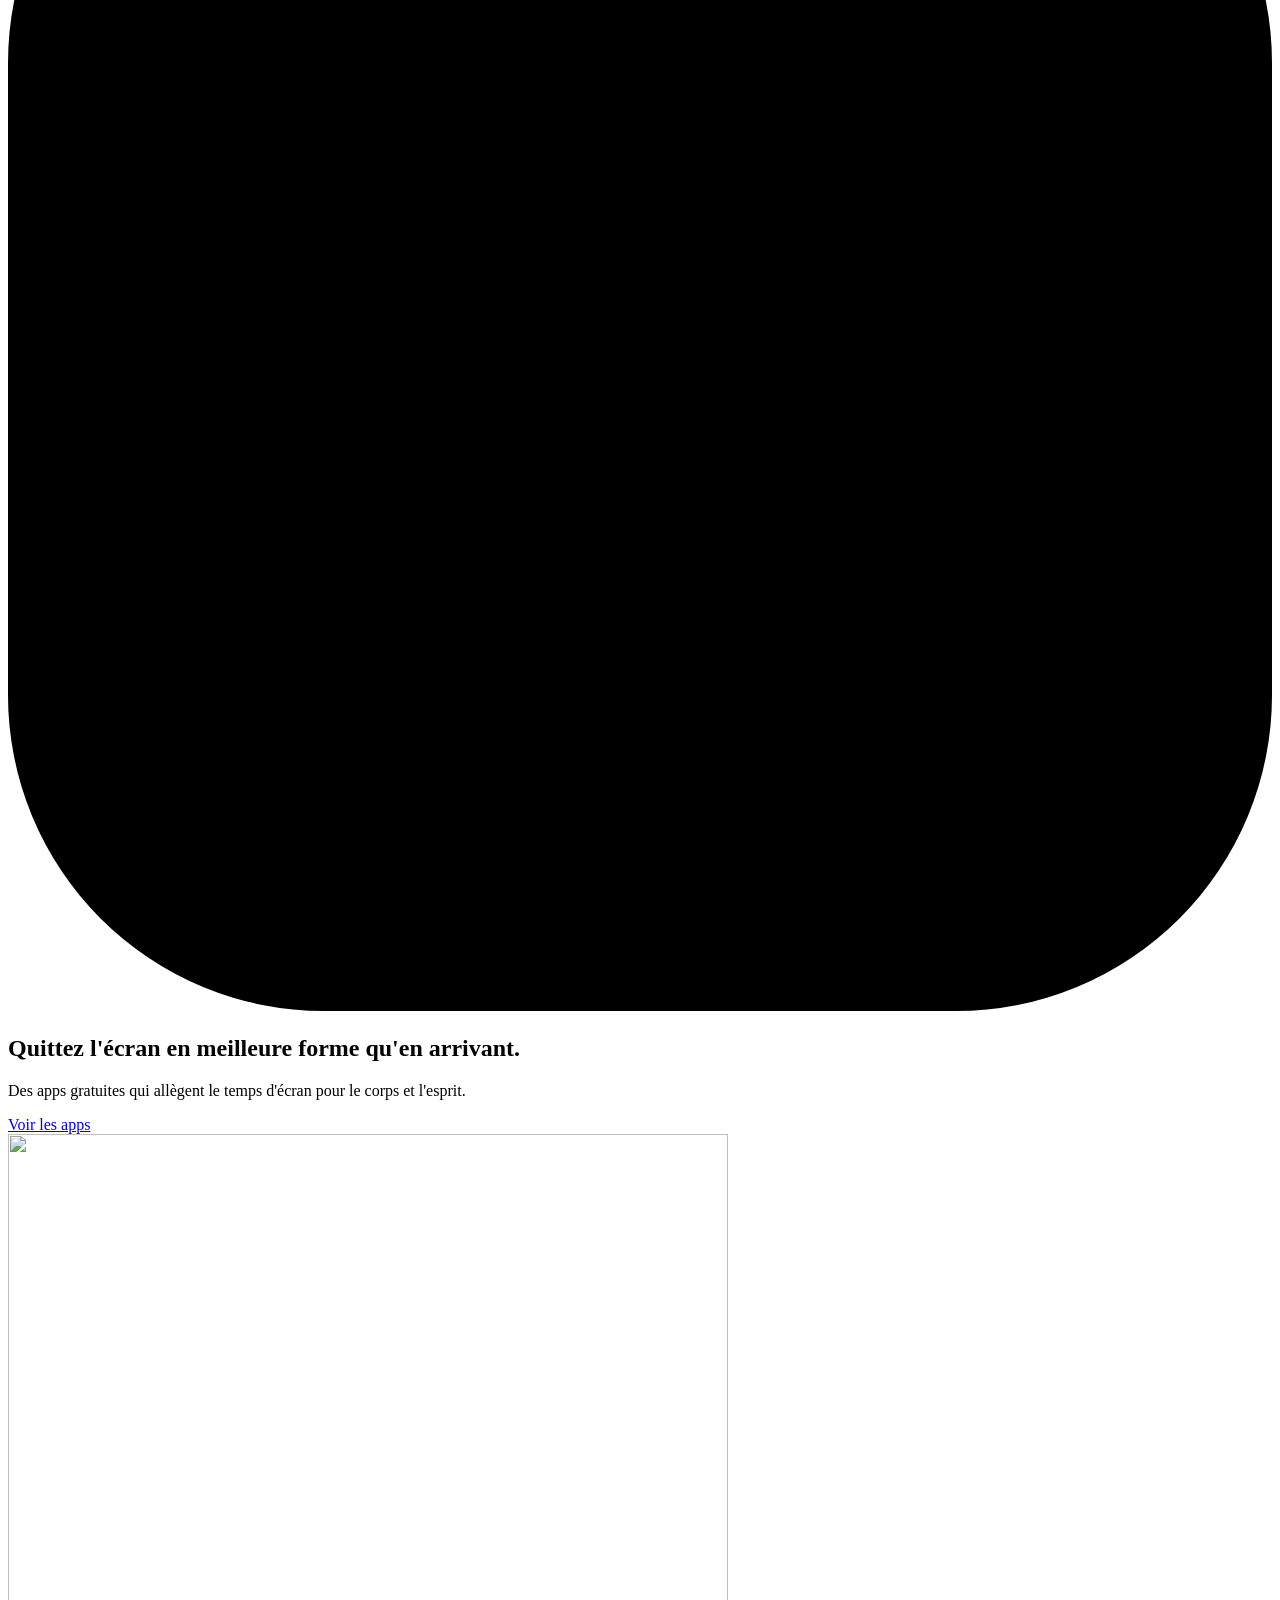
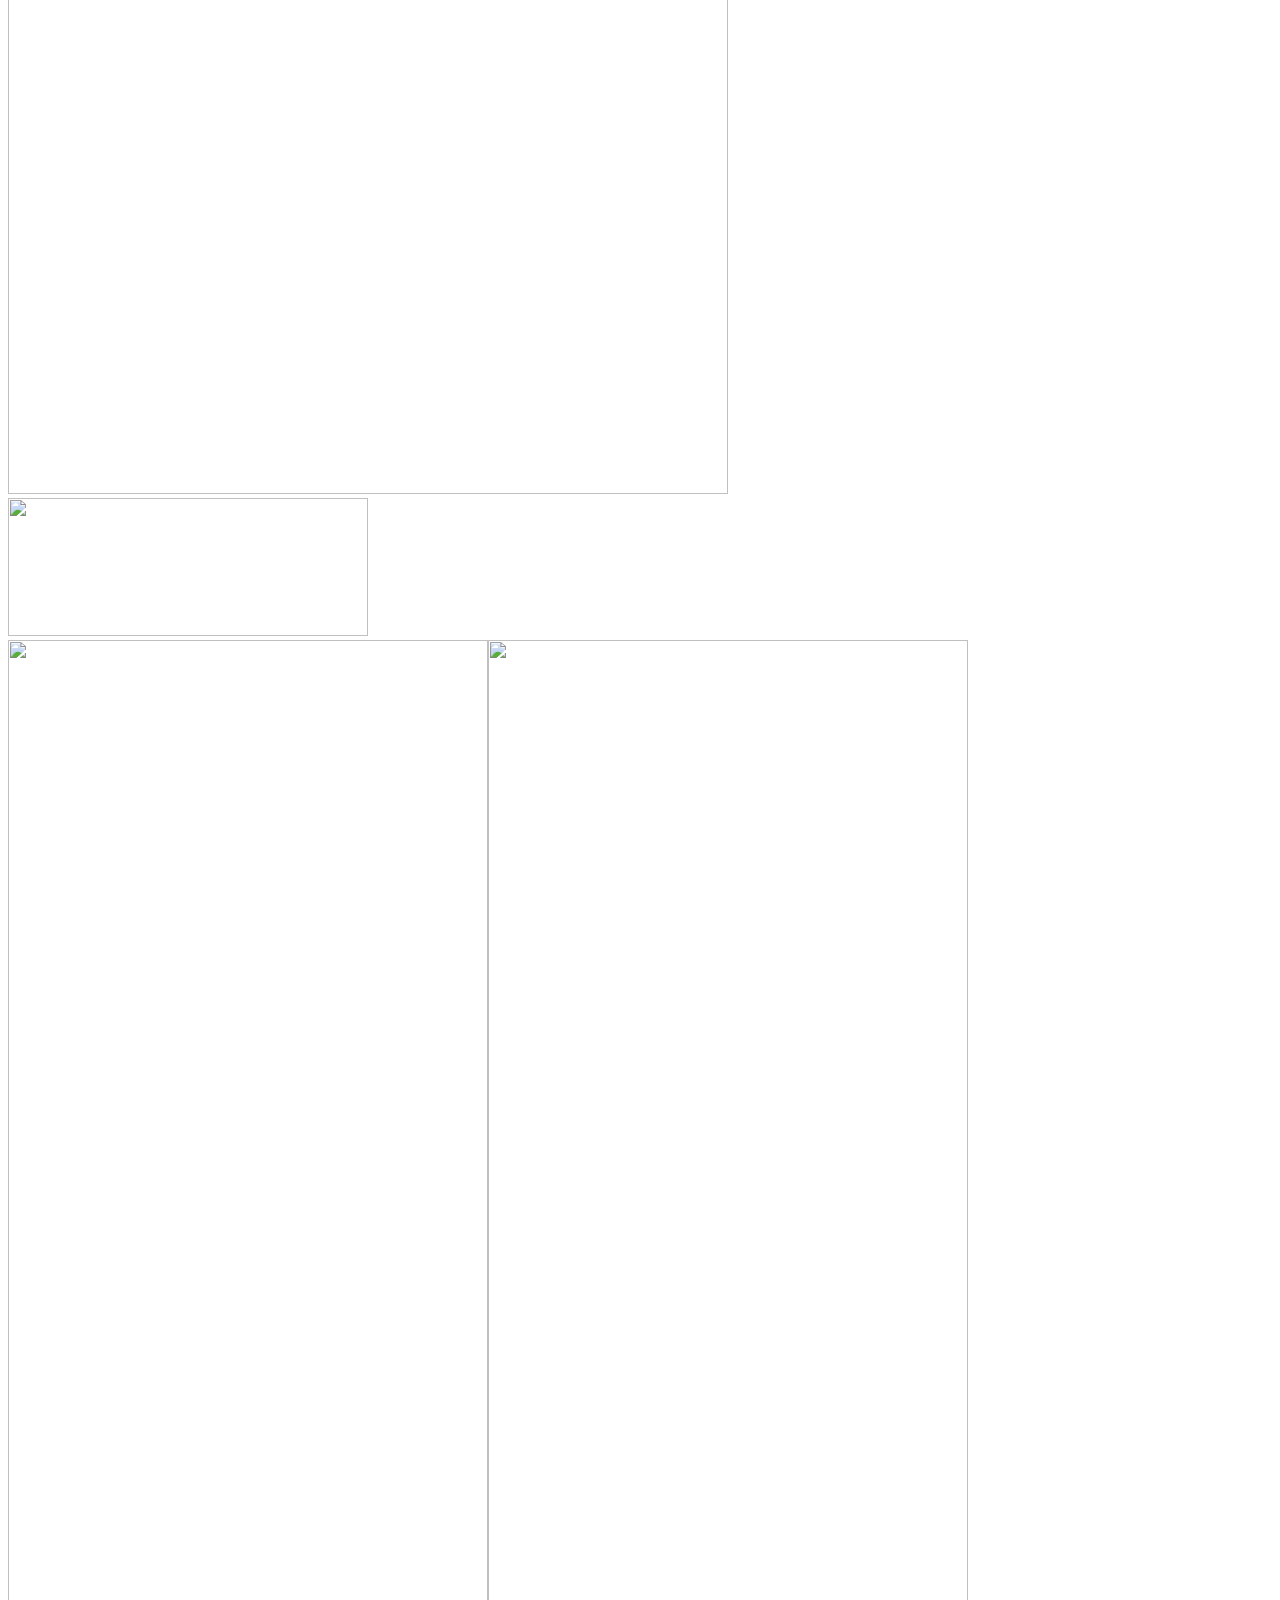
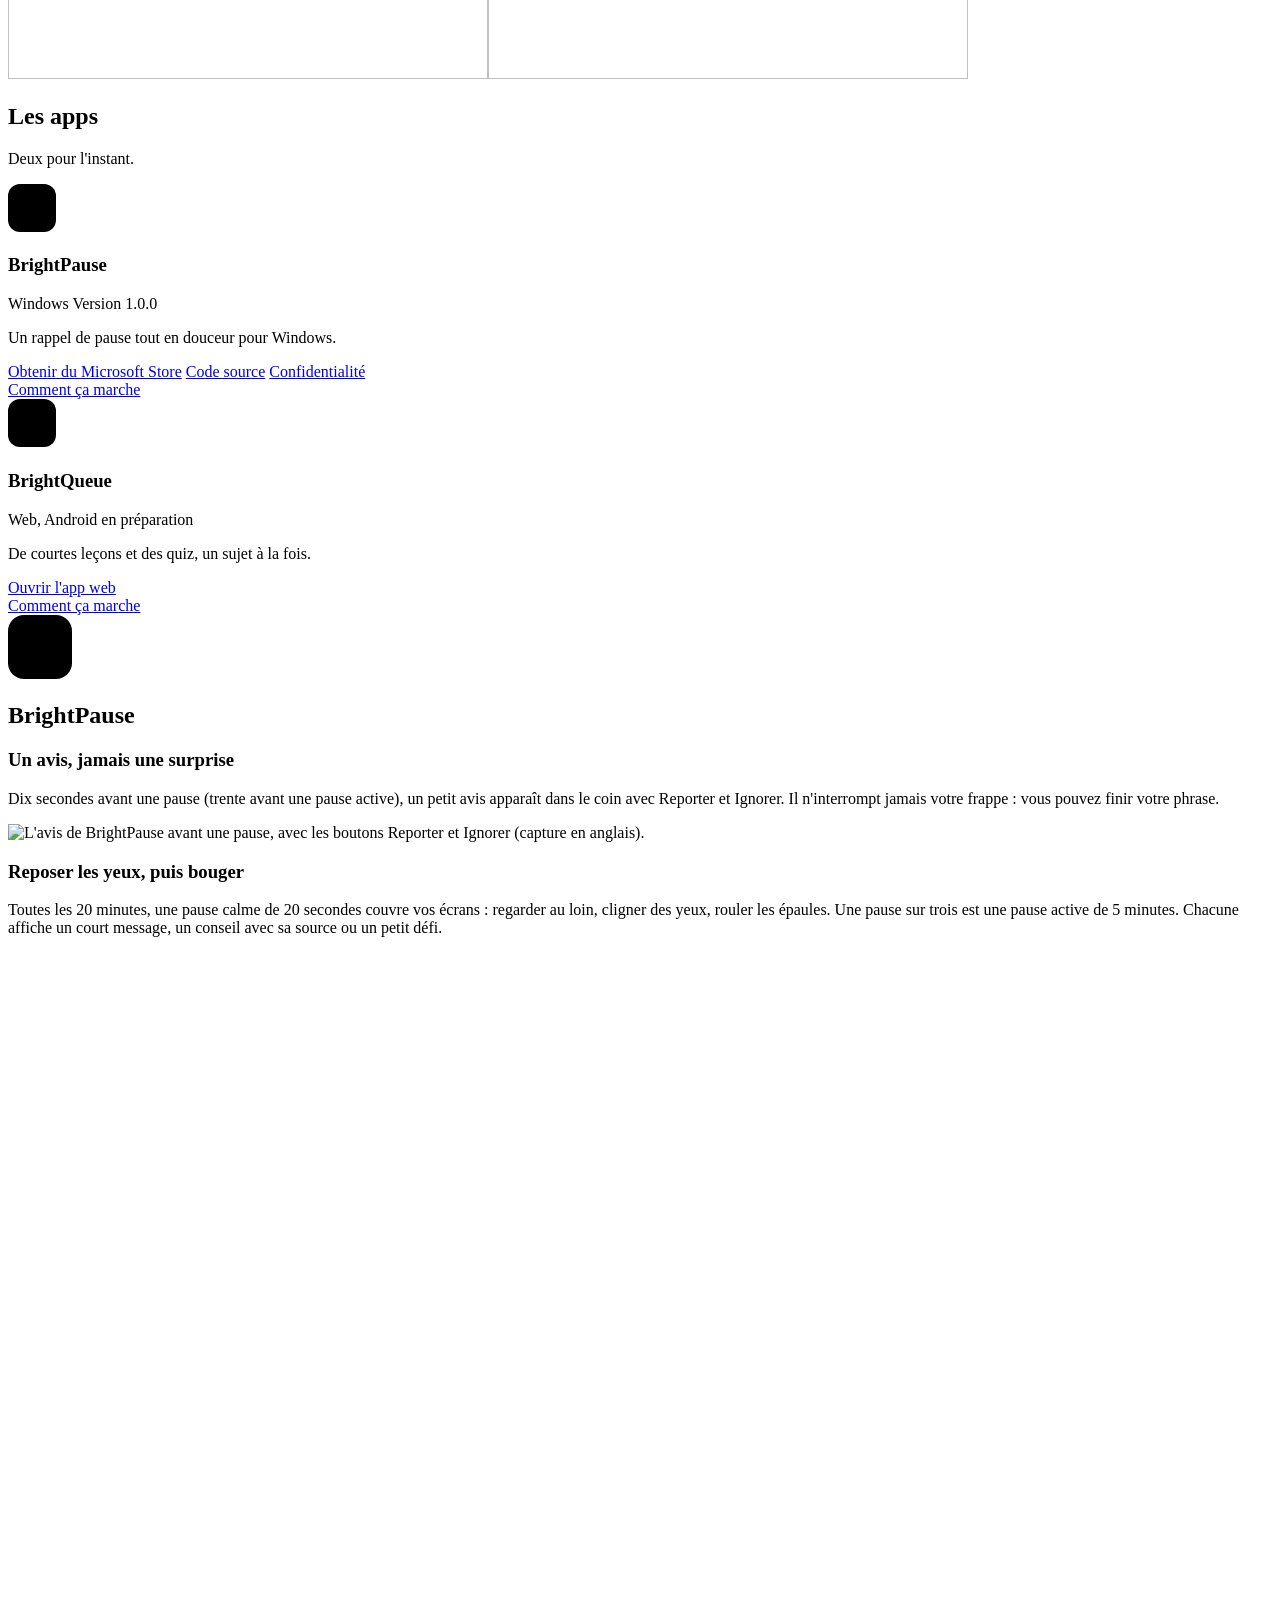
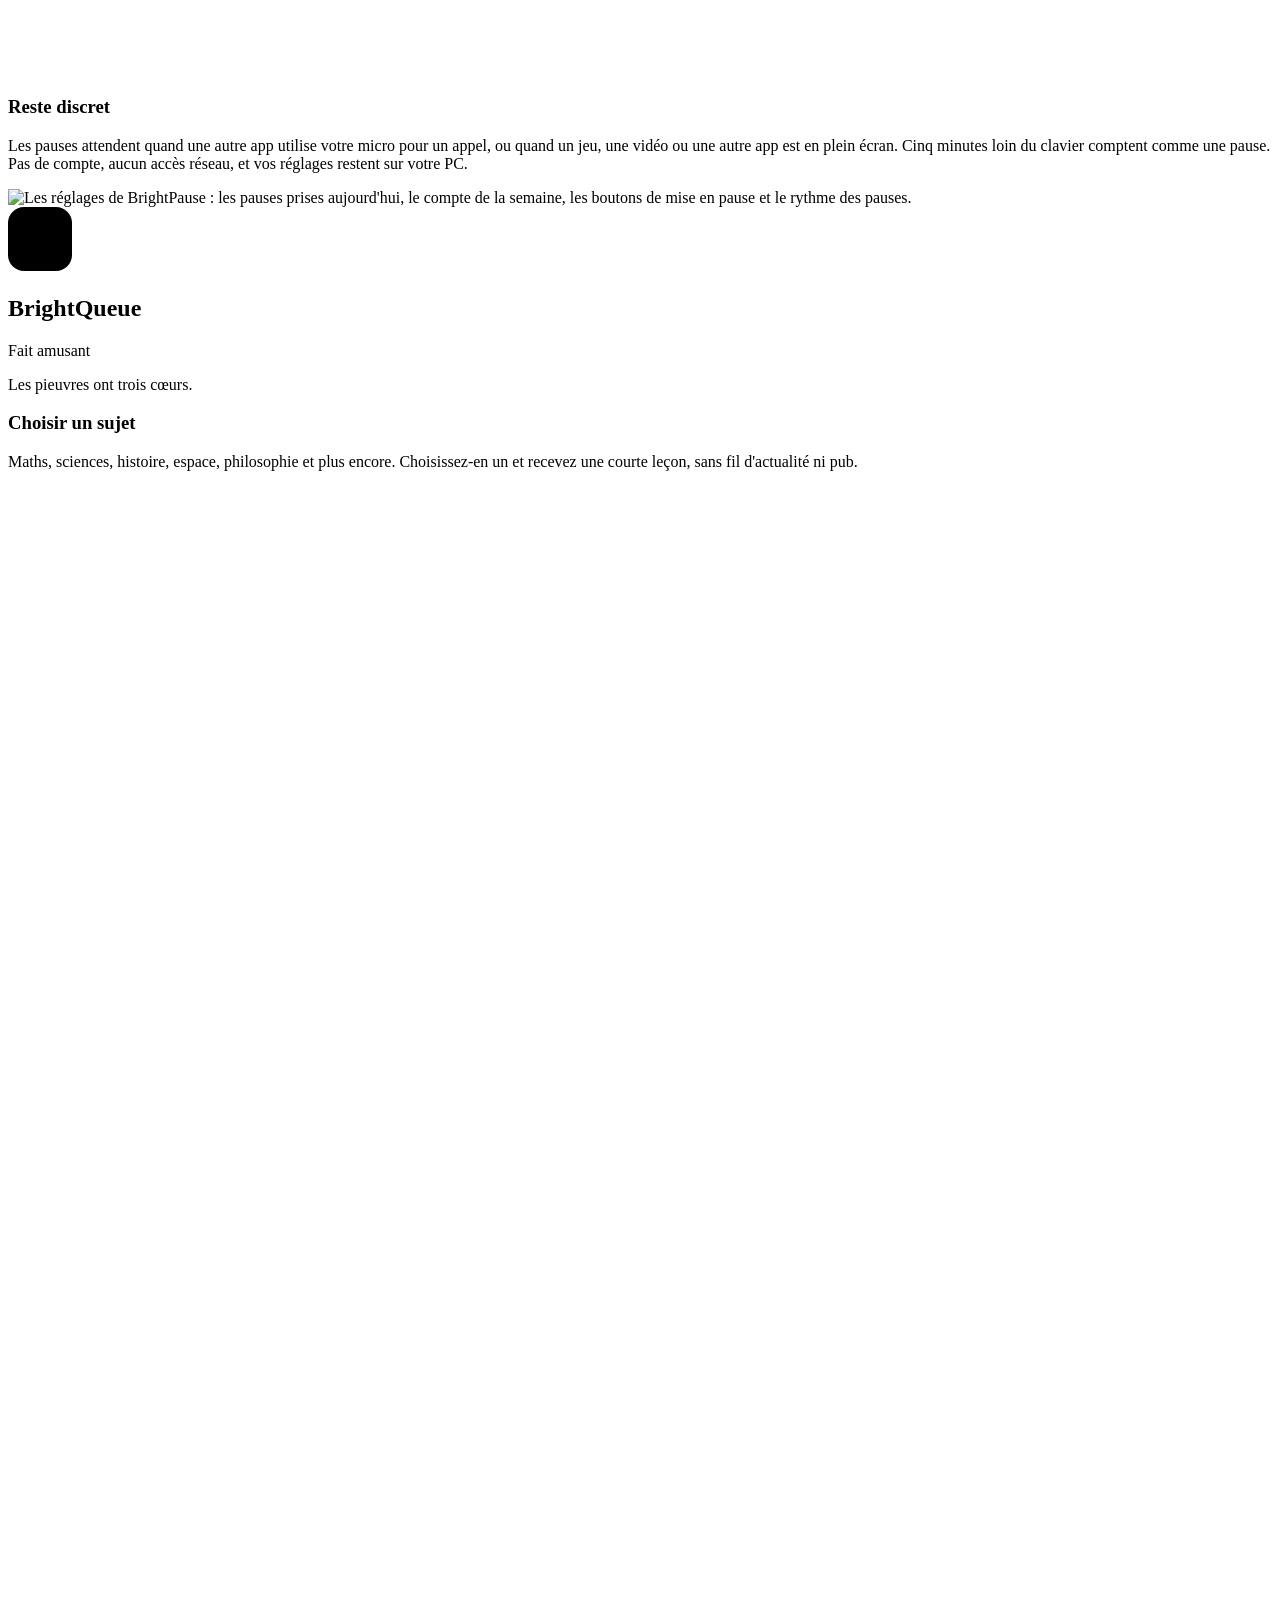
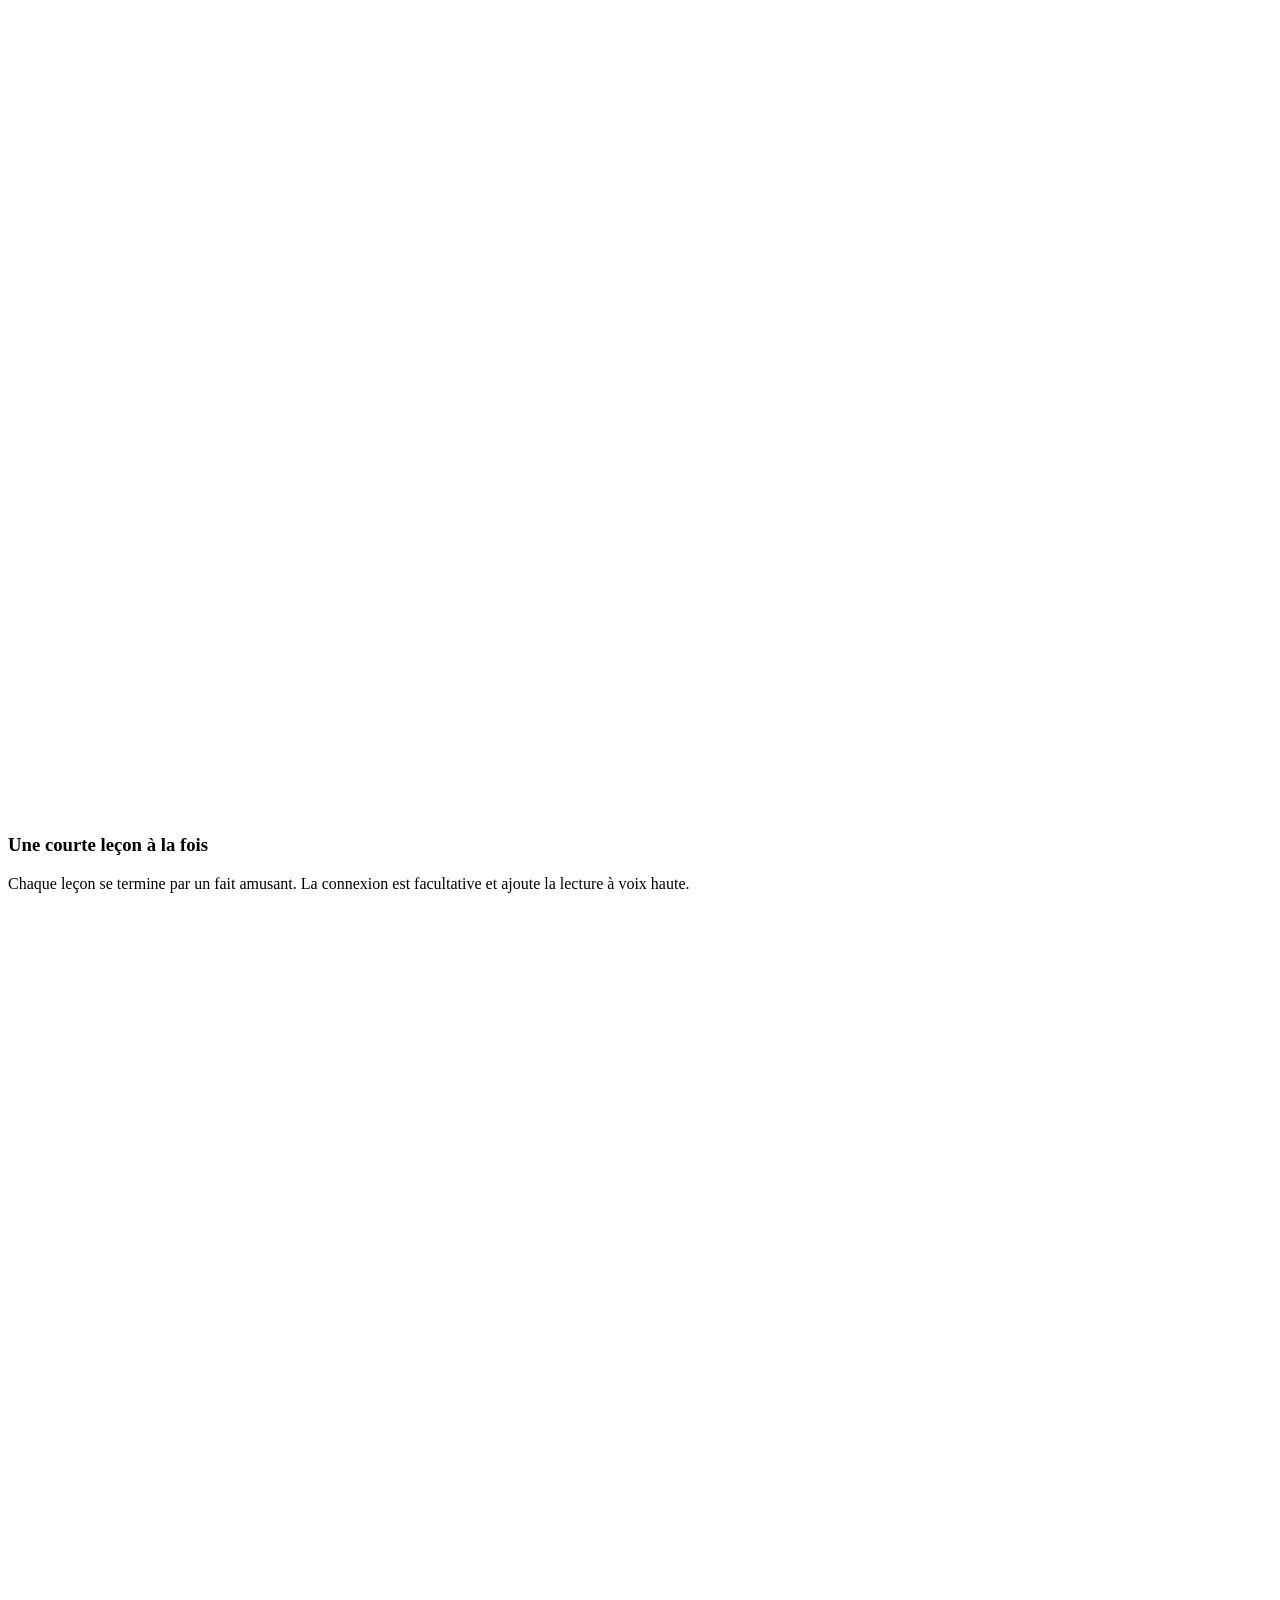
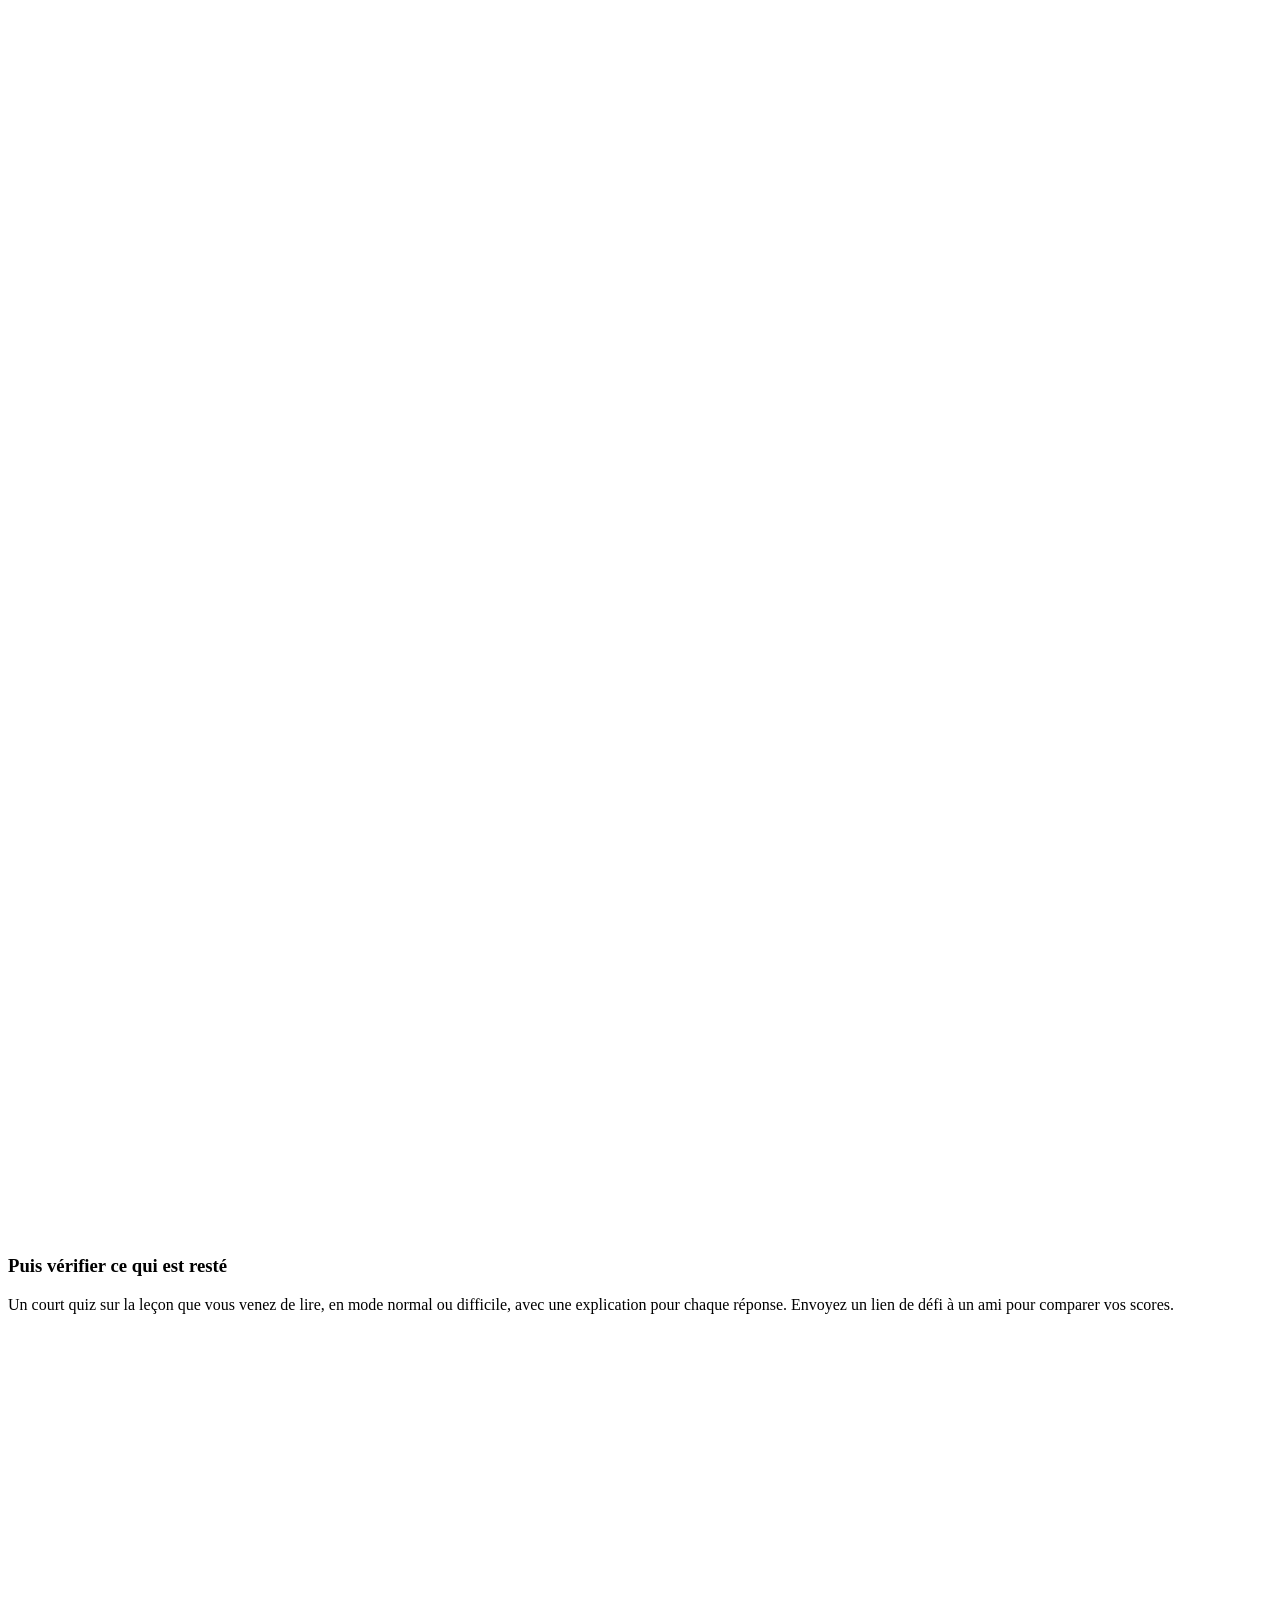
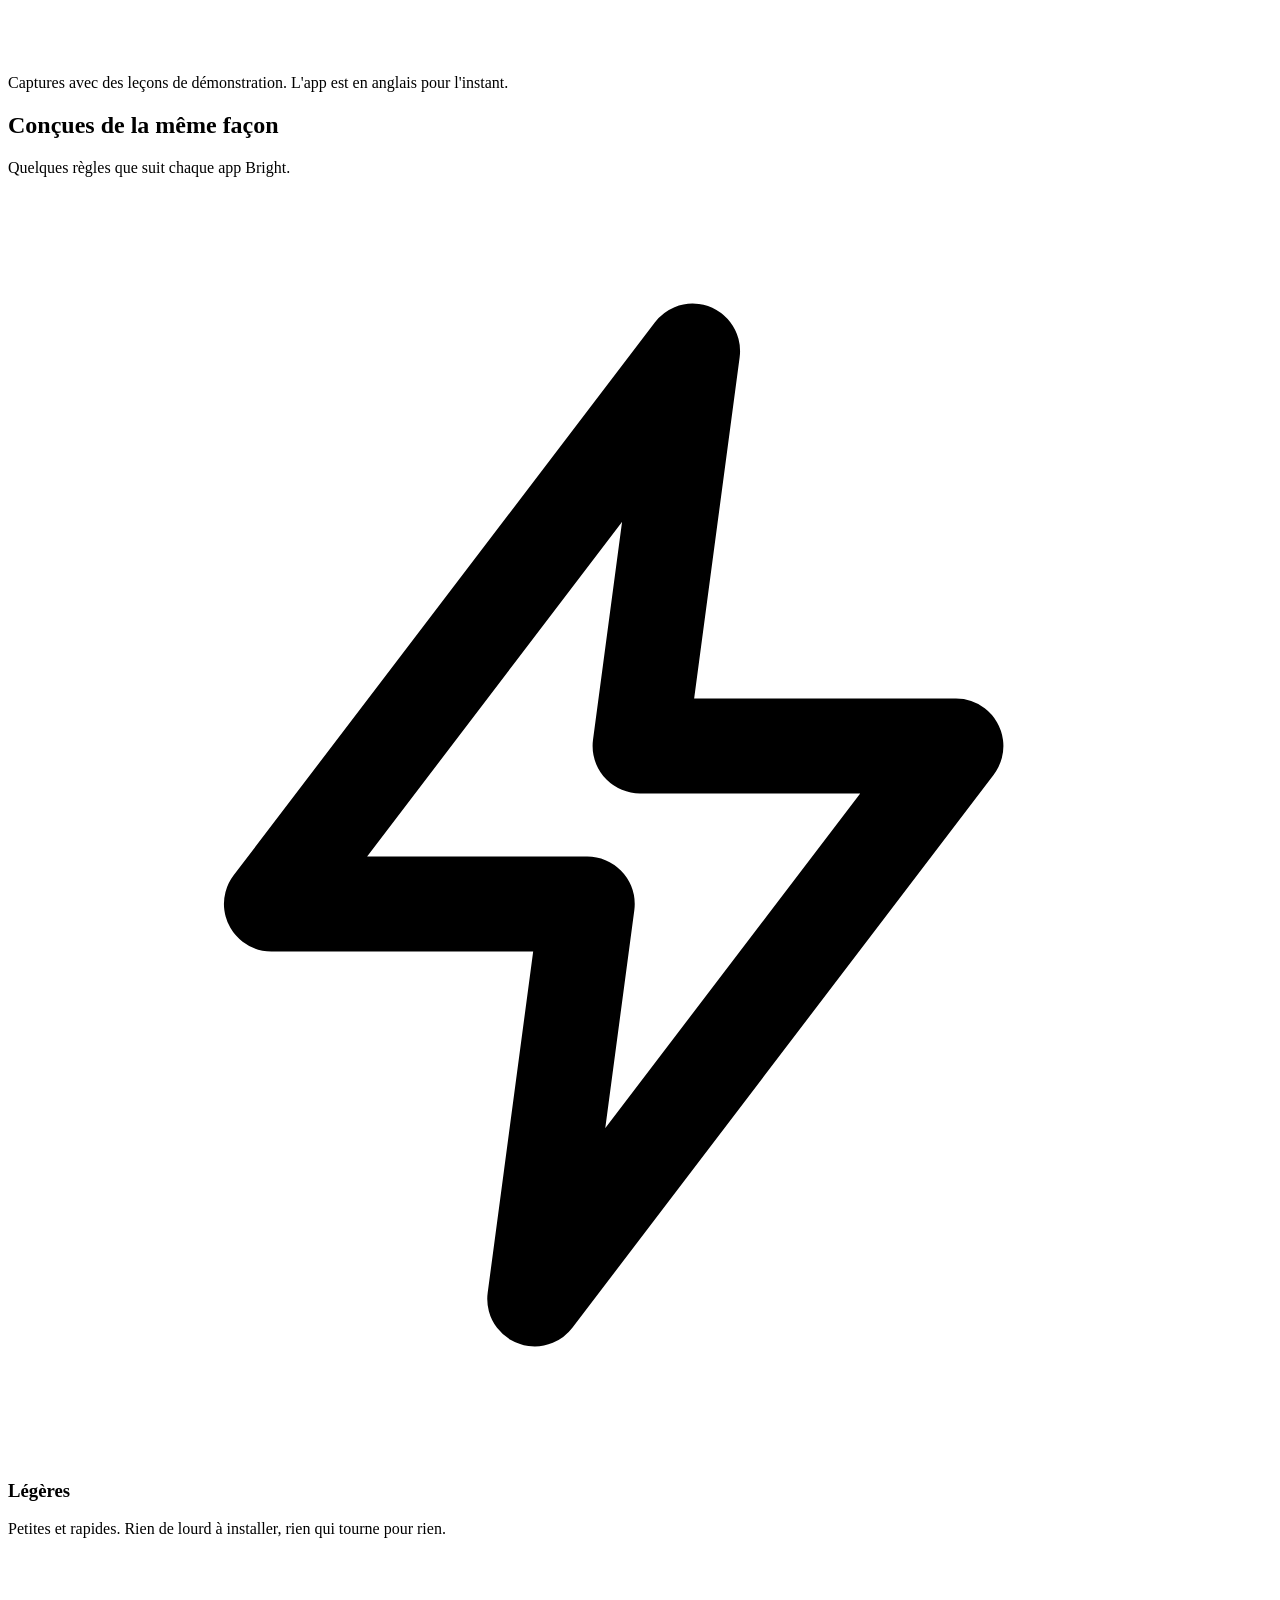
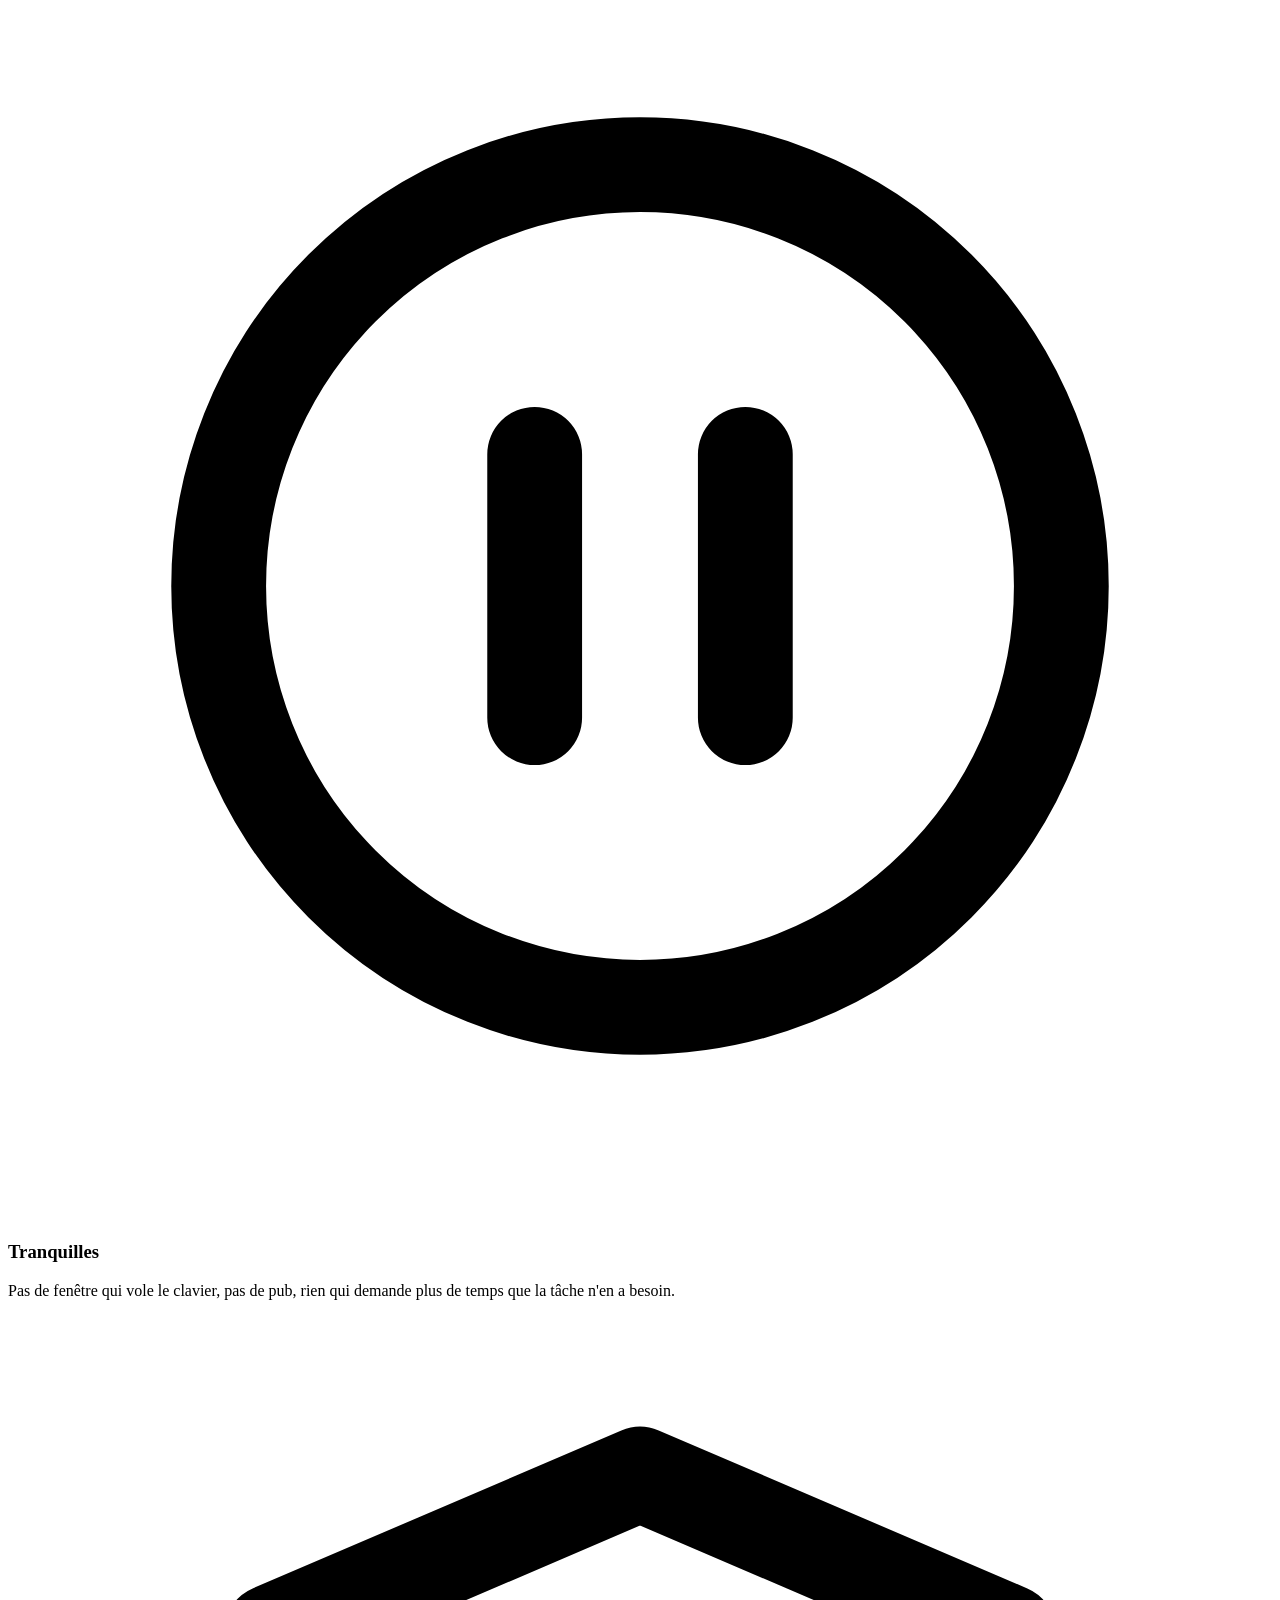
==== commit 2048d32b: "Element themes, Sunburst icons, and one plain line on ad trackers Five themes (Forest default) picke" ====
--- a/docs/fr/index.html
+++ b/docs/fr/index.html
@@ -3,7 +3,7 @@
 <head>
 <meta charset="utf-8">
 <meta name="viewport" content="width=device-width, initial-scale=1">
-<meta http-equiv="Content-Security-Policy" content="default-src 'none'; img-src 'self'; style-src 'self'; font-src 'self'; script-src 'self' 'sha256-pVOdz2u41szLMtV1c6/rHts/Qt6udNZYNK+wdTk3k/w='; base-uri 'none'; form-action 'none'">
+<meta http-equiv="Content-Security-Policy" content="default-src 'none'; img-src 'self'; style-src 'self'; font-src 'self'; script-src 'self' 'sha256-udakPesQ/DP/t9e9ma+2jeEr3Hu42K1uJv4+AXBNyeM='; base-uri 'none'; form-action 'none'">
 <meta name="referrer" content="no-referrer">
 <title>BrightSuite : des apps gratuites pour le corps et l'esprit</title>
 <meta name="description" content="Des apps gratuites pour le corps et l'esprit : BrightPause et BrightQueue.">
@@ -17,13 +17,13 @@
 <link rel="icon" href="/favicon.svg" type="image/svg+xml">
 <link rel="preload" href="/assets/fonts/inter-latin.woff2" as="font" type="font/woff2" crossorigin>
 <link rel="stylesheet" href="/assets/site.css">
-<script>(function(){var d=document.documentElement;try{var t=localStorage.getItem("theme");if(t==="dark"||t==="light")d.setAttribute("data-theme",t)}catch(e){}if(window.matchMedia&&!matchMedia("(prefers-reduced-motion: reduce)").matches)d.classList.add("tw-wait")})();</script>
+<script>(function(){var d=document.documentElement;try{var t=localStorage.getItem("theme");if(t==="dark"||t==="light")d.setAttribute("data-theme",t)}catch(e){}var e;try{e=localStorage.getItem("el")}catch(x){}if(/^(forest|ocean|sky|space|cave)$/.test(e))d.setAttribute("data-el",e);if(window.matchMedia&&!matchMedia("(prefers-reduced-motion: reduce)").matches)d.classList.add("tw-wait")})();</script>
 <script src="/assets/site.js" defer></script>
 </head>
 <body>
 <a class="skip" href="#main">Aller au contenu</a>
 <header class="top"><div class="wrap">
-  <a class="brand" href="/fr/" aria-label="Accueil BrightSuite"><svg class="brand-sun" viewBox="64 64 896 896" width="28" height="28" aria-hidden="true"><rect x="64" y="64" width="896" height="896" rx="220" fill="#1f6f54"/><circle cx="512" cy="512" r="205" fill="none" stroke="#f4f1ea" stroke-width="60"/><circle cx="512" cy="512" r="70" fill="#f4f1ea"/><g class="sun-rays" stroke="#f4f1ea" stroke-width="50" stroke-linecap="round"><line x1="789.2" y1="626.8" x2="849.2" y2="651.7"/><line x1="626.8" y1="789.2" x2="651.7" y2="849.2"/><line x1="397.2" y1="789.2" x2="372.3" y2="849.2"/><line x1="234.8" y1="626.8" x2="174.8" y2="651.7"/><line x1="234.8" y1="397.2" x2="174.8" y2="372.3"/><line x1="397.2" y1="234.8" x2="372.3" y2="174.8"/><line x1="626.8" y1="234.8" x2="651.7" y2="174.8"/><line x1="789.2" y1="397.2" x2="849.2" y2="372.3"/></g></svg>BrightSuite</a>
+  <a class="brand" href="/fr/" aria-label="Accueil BrightSuite"><svg xmlns="http://www.w3.org/2000/svg" viewBox="0 0 64 64" class="brand-sun" width="28" height="28" aria-hidden="true"><rect class="bs-tile" width="64" height="64" rx="16"/><g class="bs-mark-s sun-rays" stroke-width="4.4" stroke-linecap="round"><line x1="48.7" y1="32" x2="53.4" y2="32"/><line x1="43.81" y1="43.81" x2="47.13" y2="47.13"/><line x1="32" y1="48.7" x2="32" y2="53.4"/><line x1="20.19" y1="43.81" x2="16.87" y2="47.13"/><line x1="15.3" y1="32" x2="10.6" y2="32"/><line x1="20.19" y1="20.19" x2="16.87" y2="16.87"/><line x1="32" y1="15.3" x2="32" y2="10.6"/><line x1="43.81" y1="20.19" x2="47.13" y2="16.87"/></g><circle class="bs-mark sun-core" cx="32" cy="32" r="11.8"/></svg>BrightSuite</a>
   <nav class="nav" aria-label="Main">
     <a class="hide-xs" href="/fr/#apps">Apps</a>
     <a href="/" hreflang="en" lang="en"><span aria-hidden="true">EN</span><span class="sr">English</span></a>
@@ -33,7 +33,7 @@
 <main id="main">
 
 <section class="hero"><div class="sky" aria-hidden="true"><i class="shoot s1"></i><i class="shoot s2"></i><i class="shoot s3"></i></div><div class="wrap">
-  <svg class="hero-sun hero-day" viewBox="64 64 896 896" aria-hidden="true"><rect x="64" y="64" width="896" height="896" rx="220" fill="#1f6f54"/><g class="sun-core"><circle cx="512" cy="512" r="205" fill="none" stroke="#f4f1ea" stroke-width="60"/><circle cx="512" cy="512" r="70" fill="#f4f1ea"/></g><g class="sun-rays" stroke="#f4f1ea" stroke-width="50" stroke-linecap="round"><line x1="789.2" y1="626.8" x2="849.2" y2="651.7"/><line x1="626.8" y1="789.2" x2="651.7" y2="849.2"/><line x1="397.2" y1="789.2" x2="372.3" y2="849.2"/><line x1="234.8" y1="626.8" x2="174.8" y2="651.7"/><line x1="234.8" y1="397.2" x2="174.8" y2="372.3"/><line x1="397.2" y1="234.8" x2="372.3" y2="174.8"/><line x1="626.8" y1="234.8" x2="651.7" y2="174.8"/><line x1="789.2" y1="397.2" x2="849.2" y2="372.3"/></g></svg><svg class="hero-sun hero-moon" viewBox="0 0 64 64" aria-hidden="true"><rect width="64" height="64" rx="15" fill="#1f6f54"/><circle cx="30" cy="34" r="17" fill="#f4f1ea"/><circle cx="39" cy="27" r="14" fill="#1f6f54"/><circle cx="46" cy="15" r="2" fill="#f4f1ea"/><circle cx="52" cy="26" r="1.4" fill="#f4f1ea"/></svg>
+  <svg xmlns="http://www.w3.org/2000/svg" viewBox="0 0 64 64" class="hero-sun hero-day" aria-hidden="true"><rect class="bs-tile" width="64" height="64" rx="16"/><g class="bs-mark-s sun-rays" stroke-width="4.4" stroke-linecap="round"><line x1="48.7" y1="32" x2="53.4" y2="32"/><line x1="43.81" y1="43.81" x2="47.13" y2="47.13"/><line x1="32" y1="48.7" x2="32" y2="53.4"/><line x1="20.19" y1="43.81" x2="16.87" y2="47.13"/><line x1="15.3" y1="32" x2="10.6" y2="32"/><line x1="20.19" y1="20.19" x2="16.87" y2="16.87"/><line x1="32" y1="15.3" x2="32" y2="10.6"/><line x1="43.81" y1="20.19" x2="47.13" y2="16.87"/></g><circle class="bs-mark sun-core" cx="32" cy="32" r="11.8"/></svg><svg class="hero-sun hero-moon" viewBox="0 0 64 64" aria-hidden="true"><rect class="bs-tile" width="64" height="64" rx="16"/><circle class="bs-mark" cx="30" cy="34" r="17"/><circle class="bs-tile" cx="39" cy="27" r="14"/><circle class="bs-mark" cx="46" cy="15" r="2"/><circle class="bs-mark" cx="52" cy="26" r="1.4"/></svg>
   <h1 class="tw">Quittez l'écran en meilleure forme qu'en arrivant.</h1>
   <p class="lead">Des apps gratuites qui allègent le temps d'écran pour le corps et l'esprit.</p>
   <div class="actions">
@@ -45,7 +45,7 @@
       <img class="desk-note" src="/assets/img/pause-headsup.webp" width="360" height="138" alt="">
       <div class="desk-bar"></div>
     </div>
-    <div class="phone"><picture><source media="(prefers-color-scheme: dark)" srcset="/assets/img/queue-phone-dark.webp"><img src="/assets/img/queue-phone-light.webp" width="480" height="1039" alt=""></picture></div>
+    <div class="phone"><img class="day-only" src="/assets/img/queue-phone-light.webp" width="480" height="1039" alt="" loading="lazy"><img class="night-only" src="/assets/img/queue-phone-dark.webp" width="480" height="1039" alt="" loading="lazy"></div>
   </div>
 </div></section>
 
@@ -53,7 +53,7 @@
   <div class="section-head"><h2 id="apps-h">Les apps</h2><p>Deux pour l'instant.</p></div>
   <div class="apps">
     <article class="app">
-      <div class="app-title"><img src="/assets/logo/brightpause.svg" alt="" width="48" height="48"><div><h3>BrightPause</h3><p class="tag">Windows <span class="ver">Version 1.0.0</span></p></div></div>
+      <div class="app-title"><svg xmlns="http://www.w3.org/2000/svg" viewBox="0 0 64 64" width="48" height="48" aria-hidden="true"><rect class="bs-tile" width="64" height="64" rx="16"/><g class="bs-mark-s sun-rays" stroke-width="4.4" stroke-linecap="round"><line x1="48.7" y1="32" x2="53.4" y2="32"/><line x1="43.81" y1="43.81" x2="47.13" y2="47.13"/><line x1="32" y1="48.7" x2="32" y2="53.4"/><line x1="20.19" y1="43.81" x2="16.87" y2="47.13"/><line x1="15.3" y1="32" x2="10.6" y2="32"/><line x1="20.19" y1="20.19" x2="16.87" y2="16.87"/><line x1="32" y1="15.3" x2="32" y2="10.6"/><line x1="43.81" y1="20.19" x2="47.13" y2="16.87"/></g><circle class="bs-mark sun-core" cx="32" cy="32" r="11.8"/><g class="bs-tile"><rect x="25.83" y="25.53" width="4.4" height="12.94" rx="2.2"/><rect x="33.77" y="25.53" width="4.4" height="12.94" rx="2.2"/></g></svg><div><h3>BrightPause</h3><p class="tag">Windows <span class="ver">Version 1.0.0</span></p></div></div>
       <p class="pitch">Un rappel de pause tout en douceur pour Windows.</p>
       <div class="links">
         <a class="btn btn-primary" href="https://apps.microsoft.com/detail/9N9B4C21TLDL">Obtenir du Microsoft Store</a>
@@ -63,7 +63,7 @@
       <a class="more" href="#brightpause">Comment ça marche</a>
     </article>
     <article class="app">
-      <div class="app-title"><img src="/assets/logo/brightqueue.svg" alt="" width="48" height="48"><div><h3>BrightQueue</h3><p class="tag">Web, Android en préparation</p></div></div>
+      <div class="app-title"><svg xmlns="http://www.w3.org/2000/svg" viewBox="0 0 64 64" width="48" height="48" aria-hidden="true"><rect class="bs-tile" width="64" height="64" rx="16"/><g class="bs-mark-s sun-rays" stroke-width="4.4" stroke-linecap="round"><line x1="48.7" y1="32" x2="53.4" y2="32"/><line x1="43.81" y1="43.81" x2="47.13" y2="47.13"/><line x1="32" y1="48.7" x2="32" y2="53.4"/><line x1="20.19" y1="43.81" x2="16.87" y2="47.13"/><line x1="15.3" y1="32" x2="10.6" y2="32"/><line x1="20.19" y1="20.19" x2="16.87" y2="16.87"/><line x1="32" y1="15.3" x2="32" y2="10.6"/><line x1="43.81" y1="20.19" x2="47.13" y2="16.87"/></g><circle class="bs-mark sun-core" cx="32" cy="32" r="11.8"/><g class="bs-tile-s" fill="none" stroke-width="1.9" stroke-linejoin="round" stroke-linecap="round"><path d="M32 28.4 C29.6 26.9 26.8 26.7 24.6 27.4 V36 C26.8 35.3 29.6 35.5 32 37 C34.4 35.5 37.2 35.3 39.4 36 V27.4 C37.2 26.7 34.4 26.9 32 28.4 Z"/><path d="M32 28.4 V36.6"/></g></svg><div><h3>BrightQueue</h3><p class="tag">Web, Android en préparation</p></div></div>
       <p class="pitch">De courtes leçons et des quiz, un sujet à la fois.</p>
       <div class="links">
         <a class="btn btn-primary" href="https://brightqueue.vercel.app">Ouvrir l'app web</a>
@@ -75,7 +75,7 @@
 </div></section>
 
 <section class="section app-section" id="brightpause" aria-labelledby="bp-h"><div class="wrap">
-  <div class="section-head"><img src="/assets/logo/brightpause.svg" alt="" width="64" height="64"><h2 id="bp-h">BrightPause</h2>
+  <div class="section-head"><svg xmlns="http://www.w3.org/2000/svg" viewBox="0 0 64 64" width="64" height="64" aria-hidden="true"><rect class="bs-tile" width="64" height="64" rx="16"/><g class="bs-mark-s sun-rays" stroke-width="4.4" stroke-linecap="round"><line x1="48.7" y1="32" x2="53.4" y2="32"/><line x1="43.81" y1="43.81" x2="47.13" y2="47.13"/><line x1="32" y1="48.7" x2="32" y2="53.4"/><line x1="20.19" y1="43.81" x2="16.87" y2="47.13"/><line x1="15.3" y1="32" x2="10.6" y2="32"/><line x1="20.19" y1="20.19" x2="16.87" y2="16.87"/><line x1="32" y1="15.3" x2="32" y2="10.6"/><line x1="43.81" y1="20.19" x2="47.13" y2="16.87"/></g><circle class="bs-mark sun-core" cx="32" cy="32" r="11.8"/><g class="bs-tile"><rect x="25.83" y="25.53" width="4.4" height="12.94" rx="2.2"/><rect x="33.77" y="25.53" width="4.4" height="12.94" rx="2.2"/></g></svg><h2 id="bp-h">BrightPause</h2>
     <button class="btn btn-ghost try" type="button" data-break hidden>Essayer une pause de 20 secondes</button></div>
   <dialog class="breakdlg" aria-labelledby="dlg-h">
     <p class="dlg-kicker">Pause visuelle · 20 secondes</p>
@@ -100,20 +100,20 @@
 </div></section>
 
 <section class="section app-section band" id="brightqueue" aria-labelledby="bq-h"><div class="wrap">
-  <div class="section-head"><img src="/assets/logo/brightqueue.svg" alt="" width="64" height="64"><h2 id="bq-h">BrightQueue</h2>
+  <div class="section-head"><svg xmlns="http://www.w3.org/2000/svg" viewBox="0 0 64 64" width="64" height="64" aria-hidden="true"><rect class="bs-tile" width="64" height="64" rx="16"/><g class="bs-mark-s sun-rays" stroke-width="4.4" stroke-linecap="round"><line x1="48.7" y1="32" x2="53.4" y2="32"/><line x1="43.81" y1="43.81" x2="47.13" y2="47.13"/><line x1="32" y1="48.7" x2="32" y2="53.4"/><line x1="20.19" y1="43.81" x2="16.87" y2="47.13"/><line x1="15.3" y1="32" x2="10.6" y2="32"/><line x1="20.19" y1="20.19" x2="16.87" y2="16.87"/><line x1="32" y1="15.3" x2="32" y2="10.6"/><line x1="43.81" y1="20.19" x2="47.13" y2="16.87"/></g><circle class="bs-mark sun-core" cx="32" cy="32" r="11.8"/><g class="bs-tile-s" fill="none" stroke-width="1.9" stroke-linejoin="round" stroke-linecap="round"><path d="M32 28.4 C29.6 26.9 26.8 26.7 24.6 27.4 V36 C26.8 35.3 29.6 35.5 32 37 C34.4 35.5 37.2 35.3 39.4 36 V27.4 C37.2 26.7 34.4 26.9 32 28.4 Z"/><path d="M32 28.4 V36.6"/></g></svg><h2 id="bq-h">BrightQueue</h2>
     <div class="fact" data-facts="Les pieuvres ont trois cœurs.|Sur Vénus, un jour dure plus longtemps qu'une année.|En botanique, la banane est une baie, mais pas la fraise.|Le miel peut rester comestible pendant des milliers d'années."><span class="fact-label">Fait amusant</span><p class="fact-text" aria-live="polite">Les pieuvres ont trois cœurs.</p><button class="fact-next" type="button" hidden>Un autre</button></div></div>
   
     <div class="feature">
       <div class="feature-text"><h3>Choisir un sujet</h3><p>Maths, sciences, histoire, espace, philosophie et plus encore. Choisissez-en un et recevez une courte leçon, sans fil d'actualité ni pub.</p></div>
-      <div class="feature-media"><div class="frame tall"><picture><source media="(prefers-color-scheme: dark)" srcset="/assets/img/queue-home-dark-480.webp 480w, /assets/img/queue-home-dark-720.webp 720w" sizes="(min-width: 900px) 380px, min(380px, calc(100vw - 32px))"><img src="/assets/img/queue-home-light-720.webp" srcset="/assets/img/queue-home-light-480.webp 480w, /assets/img/queue-home-light-720.webp 720w" sizes="(min-width: 900px) 380px, min(380px, calc(100vw - 32px))" width="720" height="960" alt="L'accueil de BrightQueue : « What do you want to learn today? » au-dessus d'une grille de sujets." loading="lazy" decoding="async"></picture></div></div>
+      <div class="feature-media"><div class="frame tall"><img class="day-only" src="/assets/img/queue-home-light-720.webp" srcset="/assets/img/queue-home-light-480.webp 480w, /assets/img/queue-home-light-720.webp 720w" sizes="(min-width: 900px) 380px, min(380px, calc(100vw - 32px))" width="720" height="960" alt="L'accueil de BrightQueue : « What do you want to learn today? » au-dessus d'une grille de sujets." loading="lazy" decoding="async"><img class="night-only" src="/assets/img/queue-home-dark-720.webp" srcset="/assets/img/queue-home-dark-480.webp 480w, /assets/img/queue-home-dark-720.webp 720w" sizes="(min-width: 900px) 380px, min(380px, calc(100vw - 32px))" width="720" height="960" alt="L'accueil de BrightQueue : « What do you want to learn today? » au-dessus d'une grille de sujets." loading="lazy" decoding="async"></div></div>
     </div>
     <div class="feature flip">
       <div class="feature-text"><h3>Une courte leçon à la fois</h3><p>Chaque leçon se termine par un fait amusant. La connexion est facultative et ajoute la lecture à voix haute.</p></div>
-      <div class="feature-media"><div class="frame tall"><picture><source media="(prefers-color-scheme: dark)" srcset="/assets/img/queue-lesson-dark-480.webp 480w, /assets/img/queue-lesson-dark-720.webp 720w" sizes="(min-width: 900px) 380px, min(380px, calc(100vw - 32px))"><img src="/assets/img/queue-lesson-light-720.webp" srcset="/assets/img/queue-lesson-light-480.webp 480w, /assets/img/queue-lesson-light-720.webp 720w" sizes="(min-width: 900px) 380px, min(380px, calc(100vw - 32px))" width="720" height="960" alt="Une leçon de BrightQueue intitulée « Why the sky is blue », avec un bouton Listen." loading="lazy" decoding="async"></picture></div></div>
+      <div class="feature-media"><div class="frame tall"><img class="day-only" src="/assets/img/queue-lesson-light-720.webp" srcset="/assets/img/queue-lesson-light-480.webp 480w, /assets/img/queue-lesson-light-720.webp 720w" sizes="(min-width: 900px) 380px, min(380px, calc(100vw - 32px))" width="720" height="960" alt="Une leçon de BrightQueue intitulée « Why the sky is blue », avec un bouton Listen." loading="lazy" decoding="async"><img class="night-only" src="/assets/img/queue-lesson-dark-720.webp" srcset="/assets/img/queue-lesson-dark-480.webp 480w, /assets/img/queue-lesson-dark-720.webp 720w" sizes="(min-width: 900px) 380px, min(380px, calc(100vw - 32px))" width="720" height="960" alt="Une leçon de BrightQueue intitulée « Why the sky is blue », avec un bouton Listen." loading="lazy" decoding="async"></div></div>
     </div>
     <div class="feature">
       <div class="feature-text"><h3>Puis vérifier ce qui est resté</h3><p>Un court quiz sur la leçon que vous venez de lire, en mode normal ou difficile, avec une explication pour chaque réponse. Envoyez un lien de défi à un ami pour comparer vos scores.</p></div>
-      <div class="feature-media"><div class="frame tall"><picture><source media="(prefers-color-scheme: dark)" srcset="/assets/img/queue-quiz-dark-480.webp 480w, /assets/img/queue-quiz-dark-720.webp 720w" sizes="(min-width: 900px) 380px, min(380px, calc(100vw - 32px))"><img src="/assets/img/queue-quiz-light-720.webp" srcset="/assets/img/queue-quiz-light-480.webp 480w, /assets/img/queue-quiz-light-720.webp 720w" sizes="(min-width: 900px) 380px, min(380px, calc(100vw - 32px))" width="720" height="960" alt="Un quiz de BrightQueue sur la leçon du ciel, avec quatre réponses par question." loading="lazy" decoding="async"></picture></div></div>
+      <div class="feature-media"><div class="frame tall"><img class="day-only" src="/assets/img/queue-quiz-light-720.webp" srcset="/assets/img/queue-quiz-light-480.webp 480w, /assets/img/queue-quiz-light-720.webp 720w" sizes="(min-width: 900px) 380px, min(380px, calc(100vw - 32px))" width="720" height="960" alt="Un quiz de BrightQueue sur la leçon du ciel, avec quatre réponses par question." loading="lazy" decoding="async"><img class="night-only" src="/assets/img/queue-quiz-dark-720.webp" srcset="/assets/img/queue-quiz-dark-480.webp 480w, /assets/img/queue-quiz-dark-720.webp 720w" sizes="(min-width: 900px) 380px, min(380px, calc(100vw - 32px))" width="720" height="960" alt="Un quiz de BrightQueue sur la leçon du ciel, avec quatre réponses par question." loading="lazy" decoding="async"></div></div>
     </div>
   <p class="caption">Captures avec des leçons de démonstration. L'app est en anglais pour l'instant.</p>
 </div></section>
@@ -123,7 +123,7 @@
   <div class="principles">
     <div><div class="icon-dot"><svg viewBox="0 0 24 24" fill="none" stroke="currentColor" stroke-width="1.8" stroke-linecap="round" stroke-linejoin="round" aria-hidden="true"><path d="M13 3L5 13.5h6L10 21l8-10.5h-6z"/></svg></div><h3>Légères</h3><p>Petites et rapides. Rien de lourd à installer, rien qui tourne pour rien.</p></div>
     <div><div class="icon-dot"><svg viewBox="0 0 24 24" fill="none" stroke="currentColor" stroke-width="1.8" stroke-linecap="round" aria-hidden="true"><circle cx="12" cy="12" r="8"/><path d="M10 9.5v5M14 9.5v5"/></svg></div><h3>Tranquilles</h3><p>Pas de fenêtre qui vole le clavier, pas de pub, rien qui demande plus de temps que la tâche n'en a besoin.</p></div>
-    <div><div class="icon-dot"><svg viewBox="0 0 24 24" fill="none" stroke="currentColor" stroke-width="1.8" stroke-linecap="round" stroke-linejoin="round" aria-hidden="true"><path d="M12 3l7 3v5c0 4.5-3 8-7 10-4-2-7-5.5-7-10V6z"/><path d="M9 12l2 2 4-4"/></svg></div><h3>Claires sur les données</h3><p>Chaque app dit en mots simples ce qu'elle fait de vos données.</p></div>
+    <div><div class="icon-dot"><svg viewBox="0 0 24 24" fill="none" stroke="currentColor" stroke-width="1.8" stroke-linecap="round" stroke-linejoin="round" aria-hidden="true"><path d="M12 3l7 3v5c0 4.5-3 8-7 10-4-2-7-5.5-7-10V6z"/><path d="M9 12l2 2 4-4"/></svg></div><h3>Claires sur les données</h3><p>Aucun traqueur publicitaire, et chaque app dit en mots simples ce qu'elle fait de vos données.</p></div>
   </div>
 </div></section>
 </main>
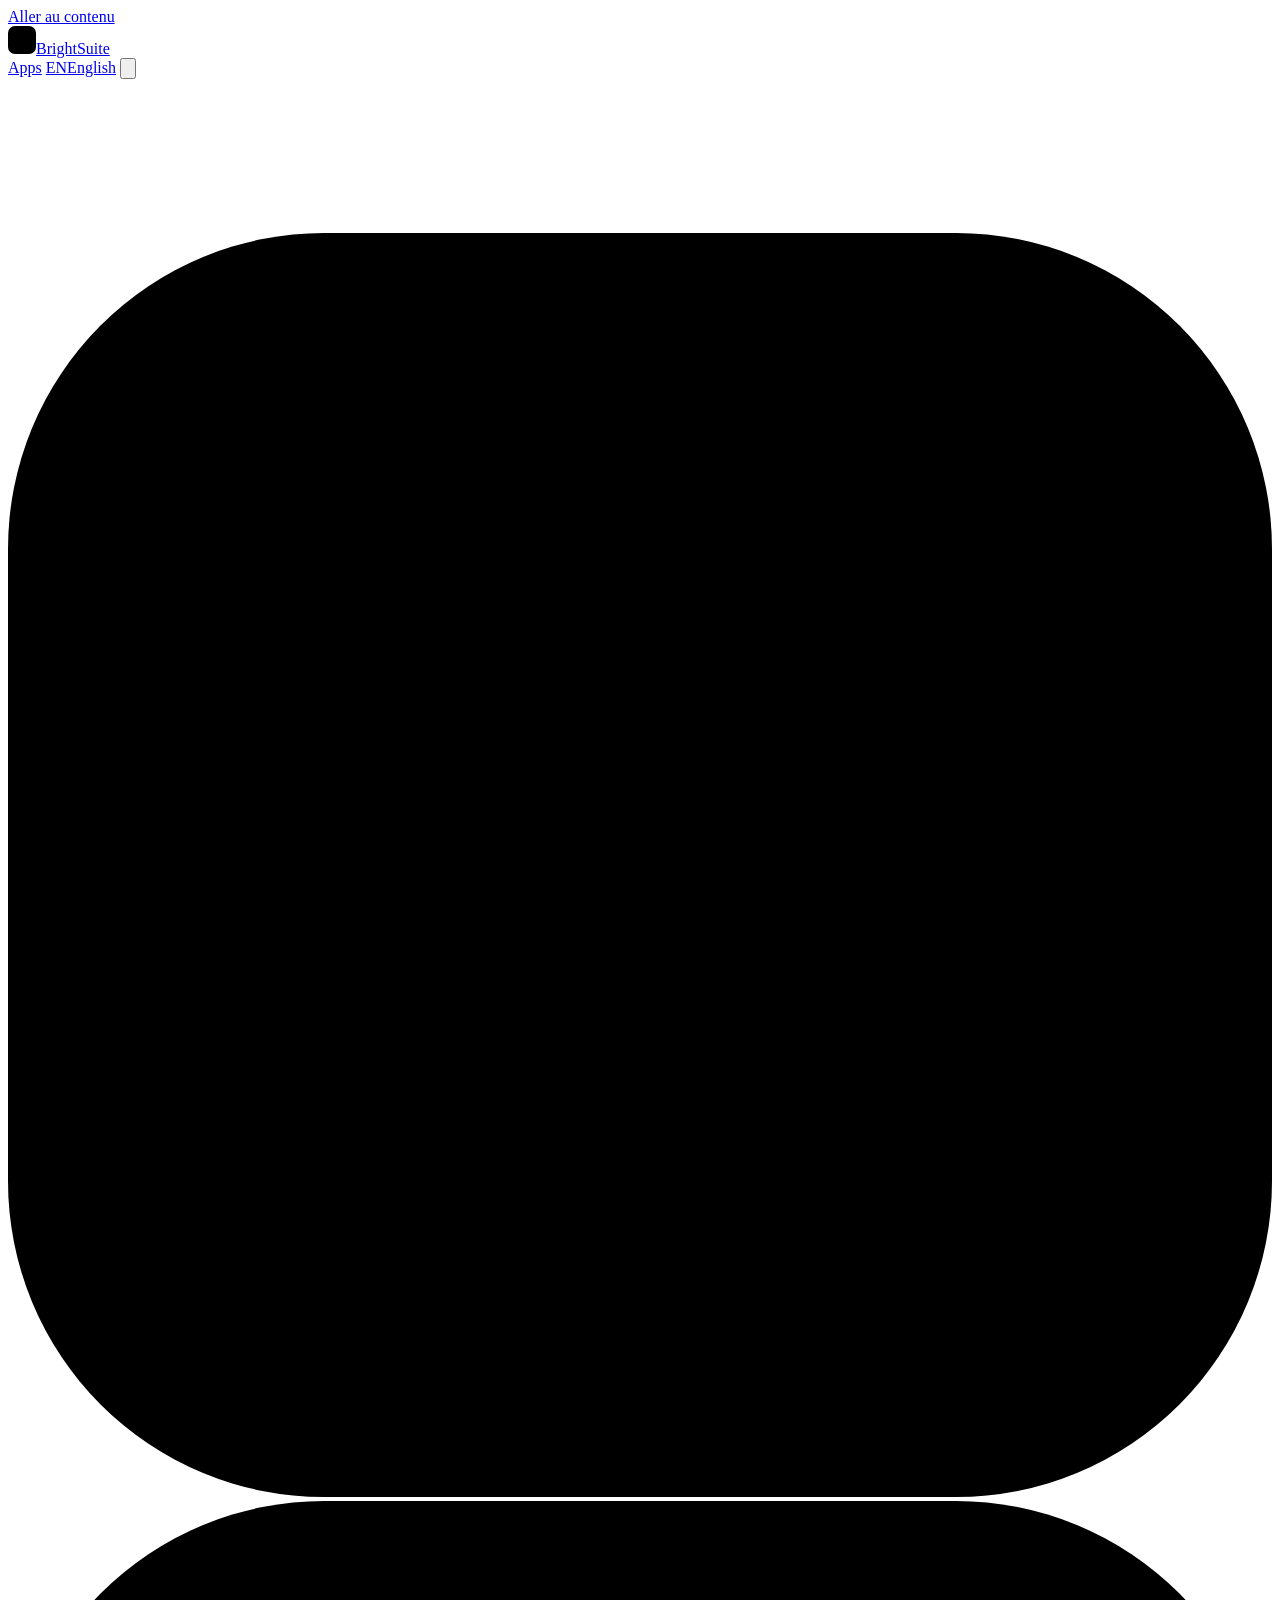
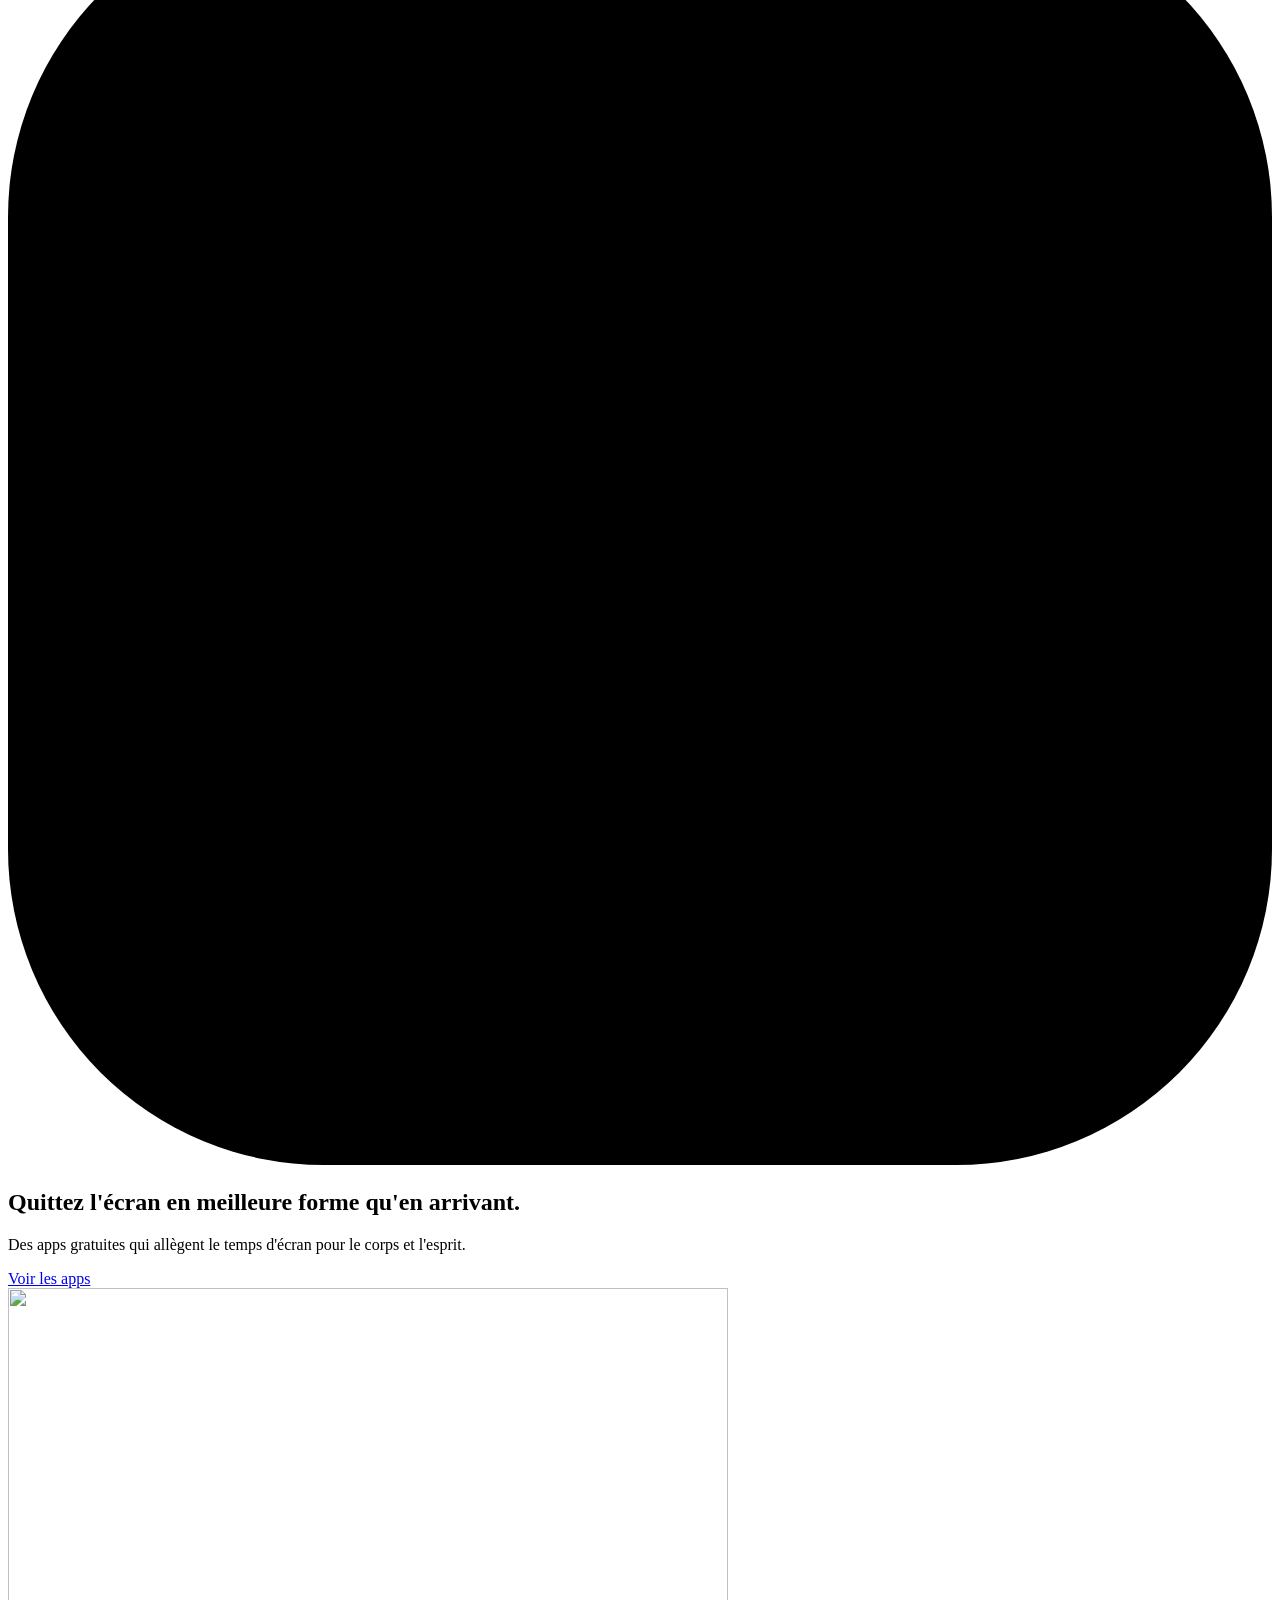
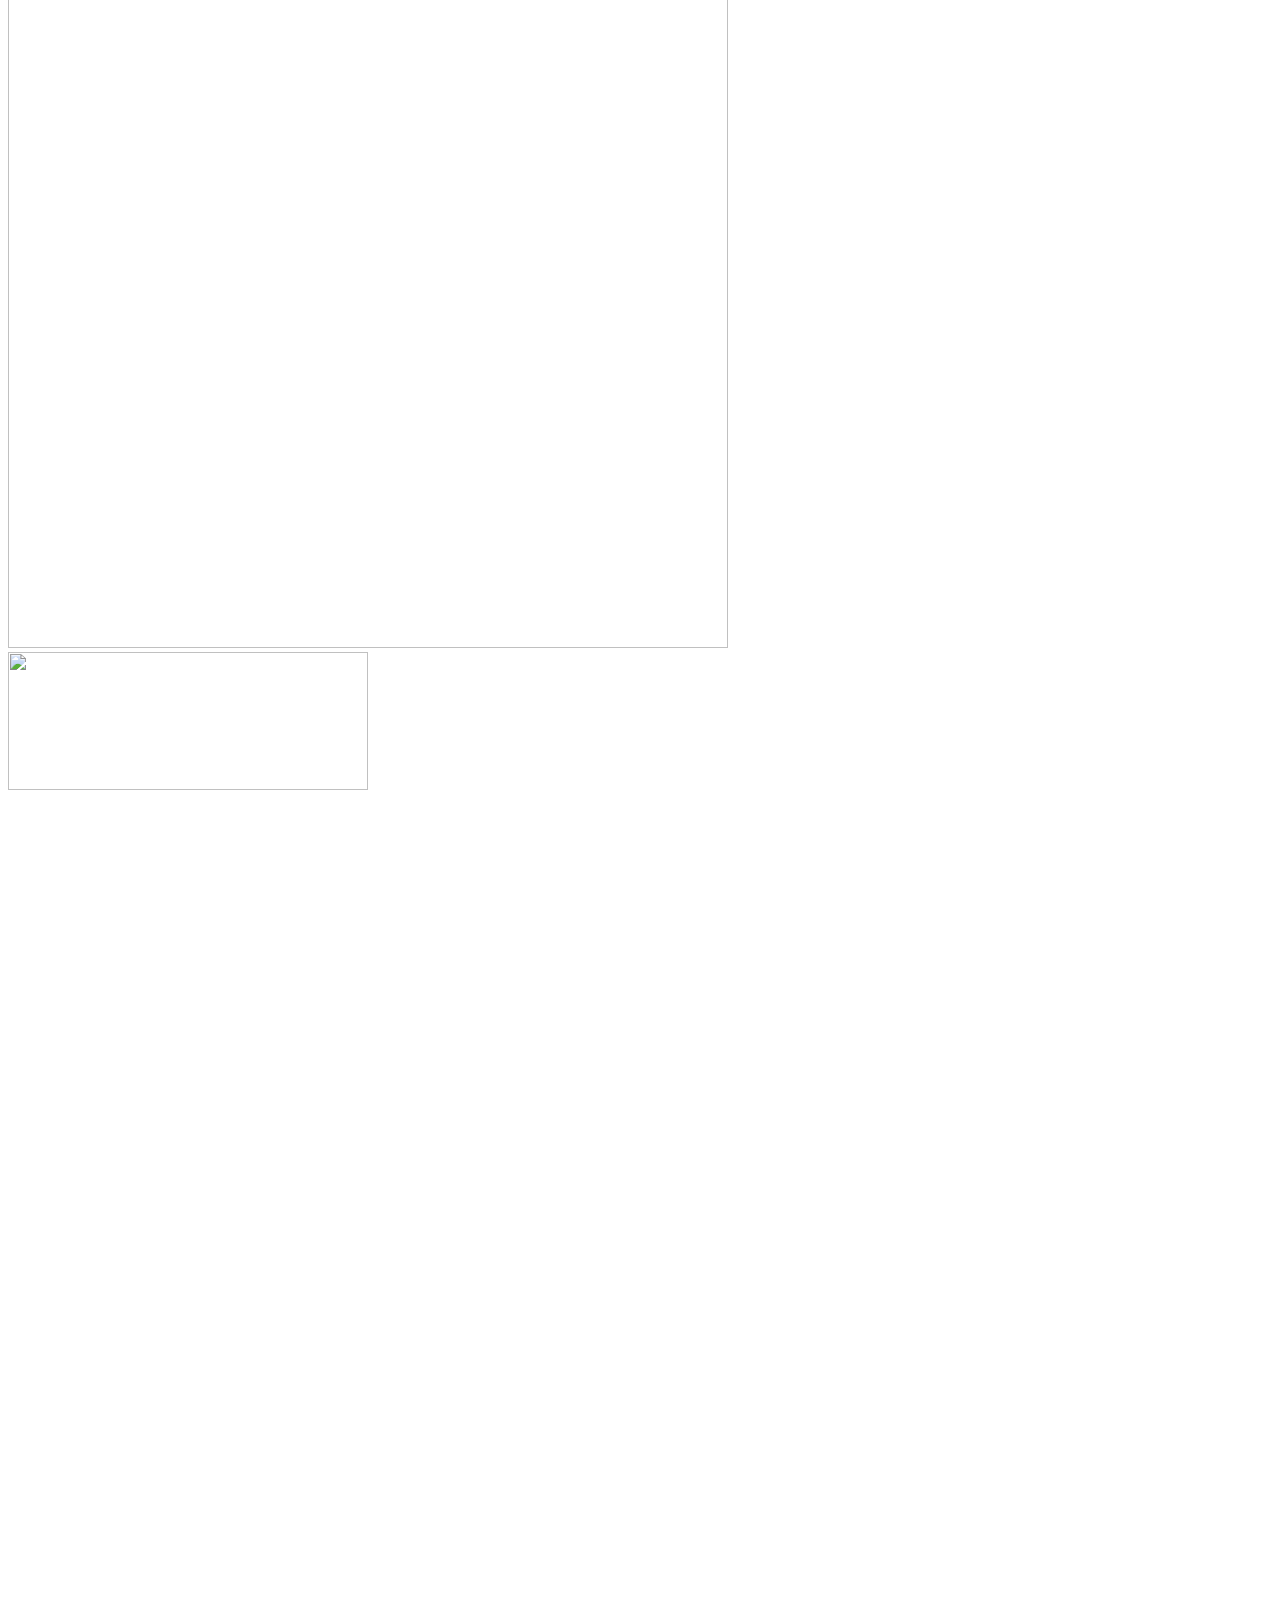
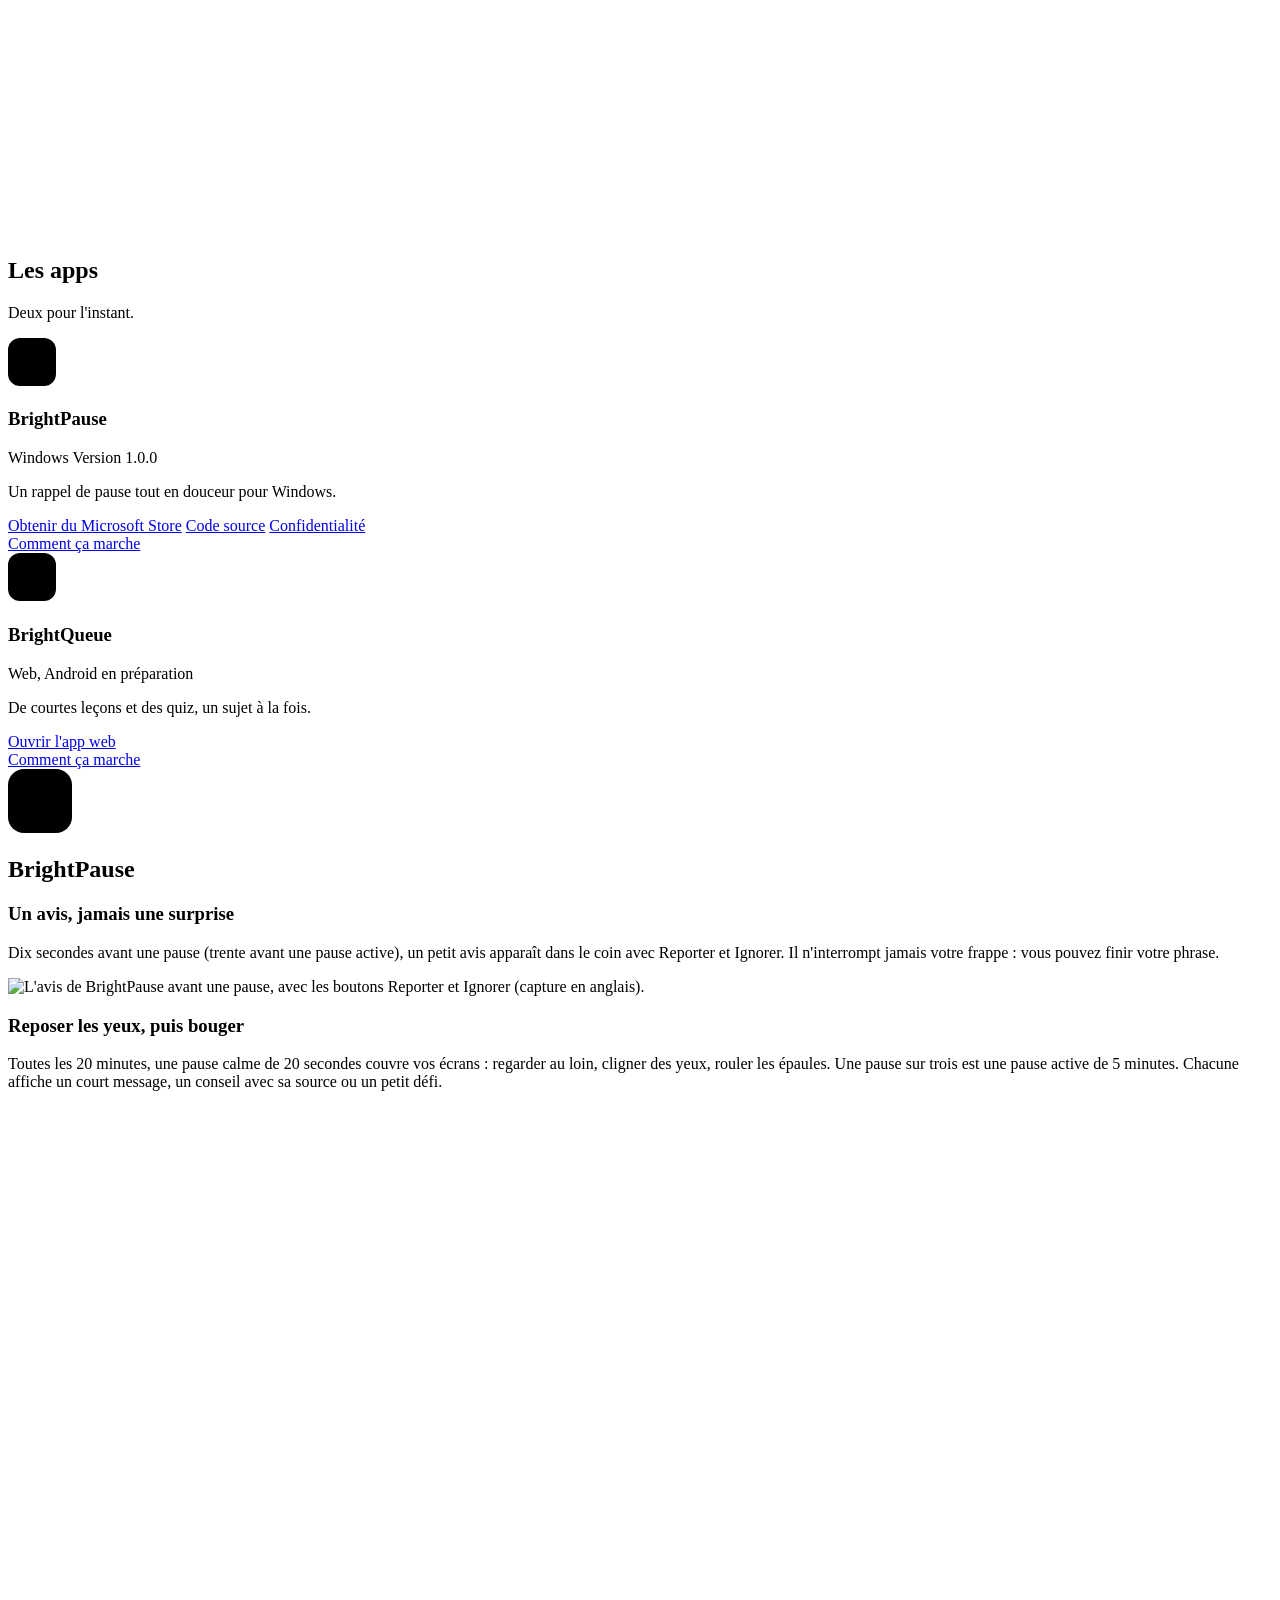
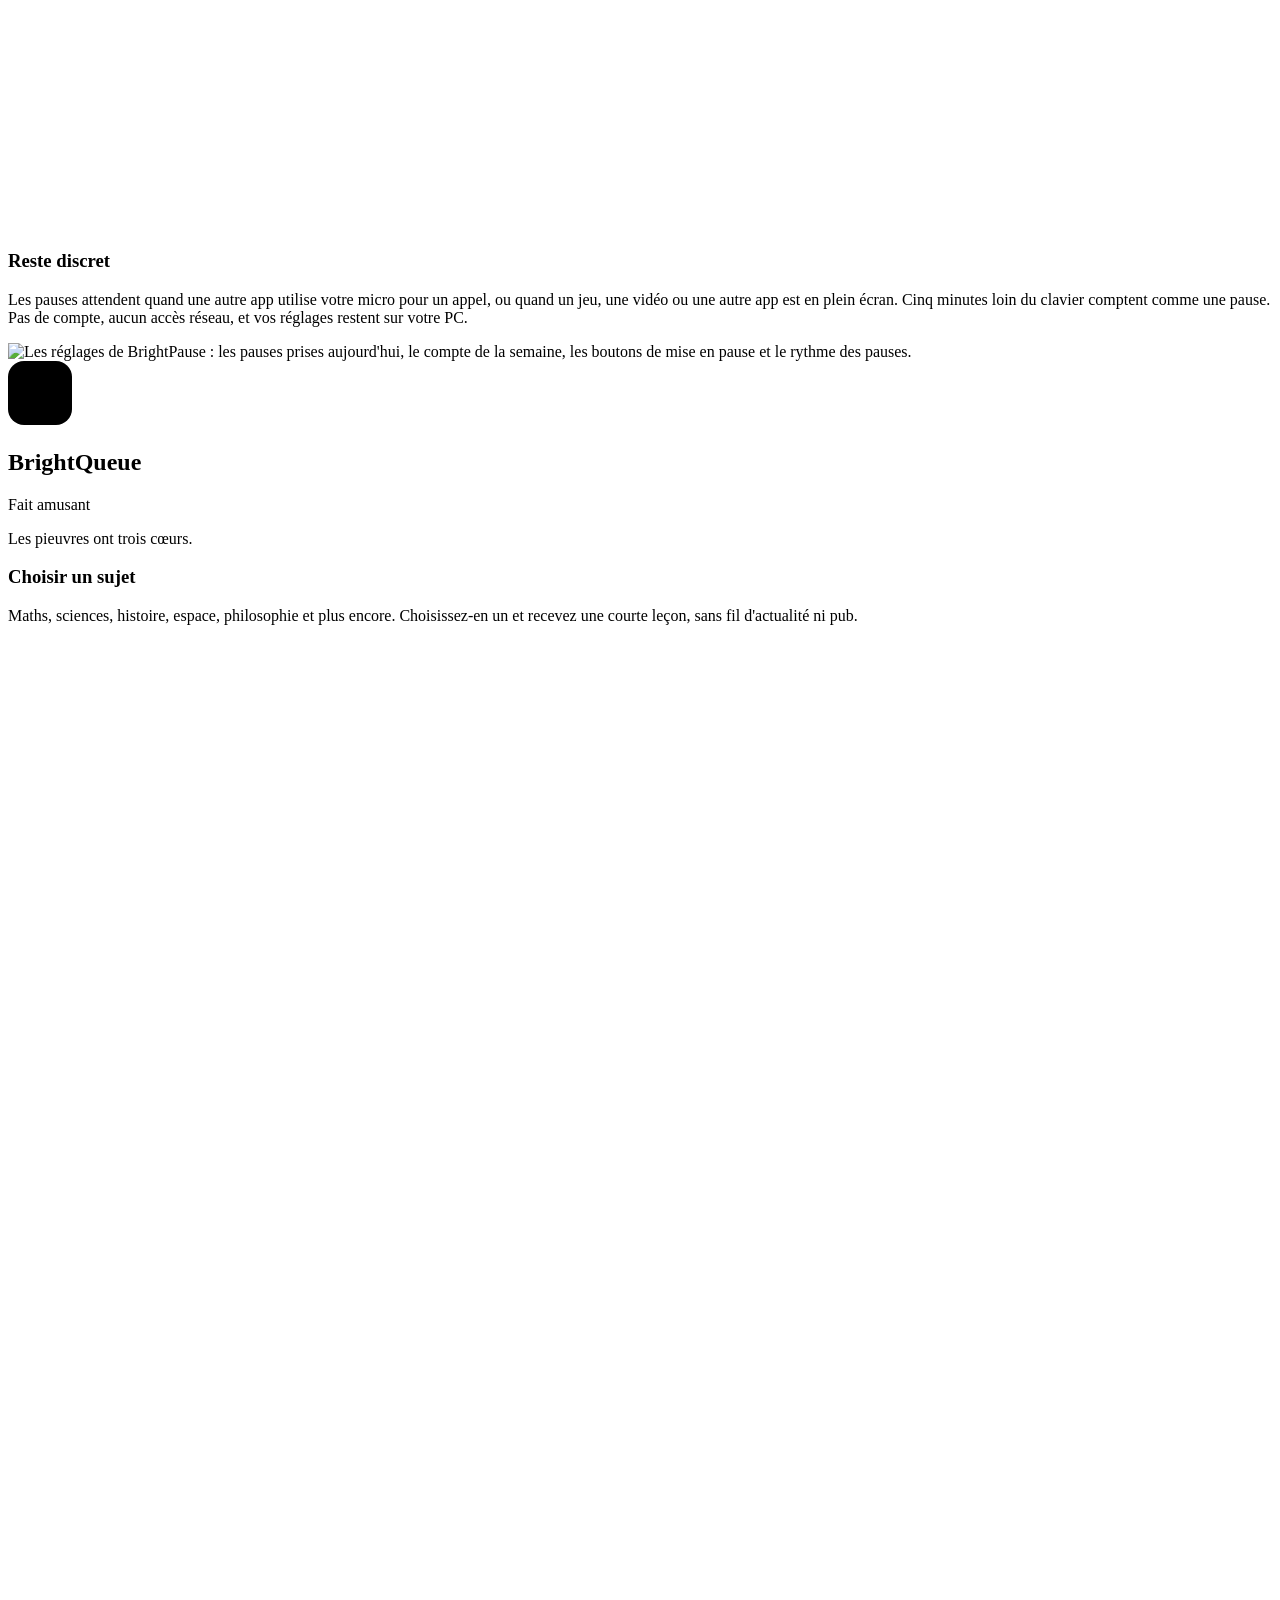
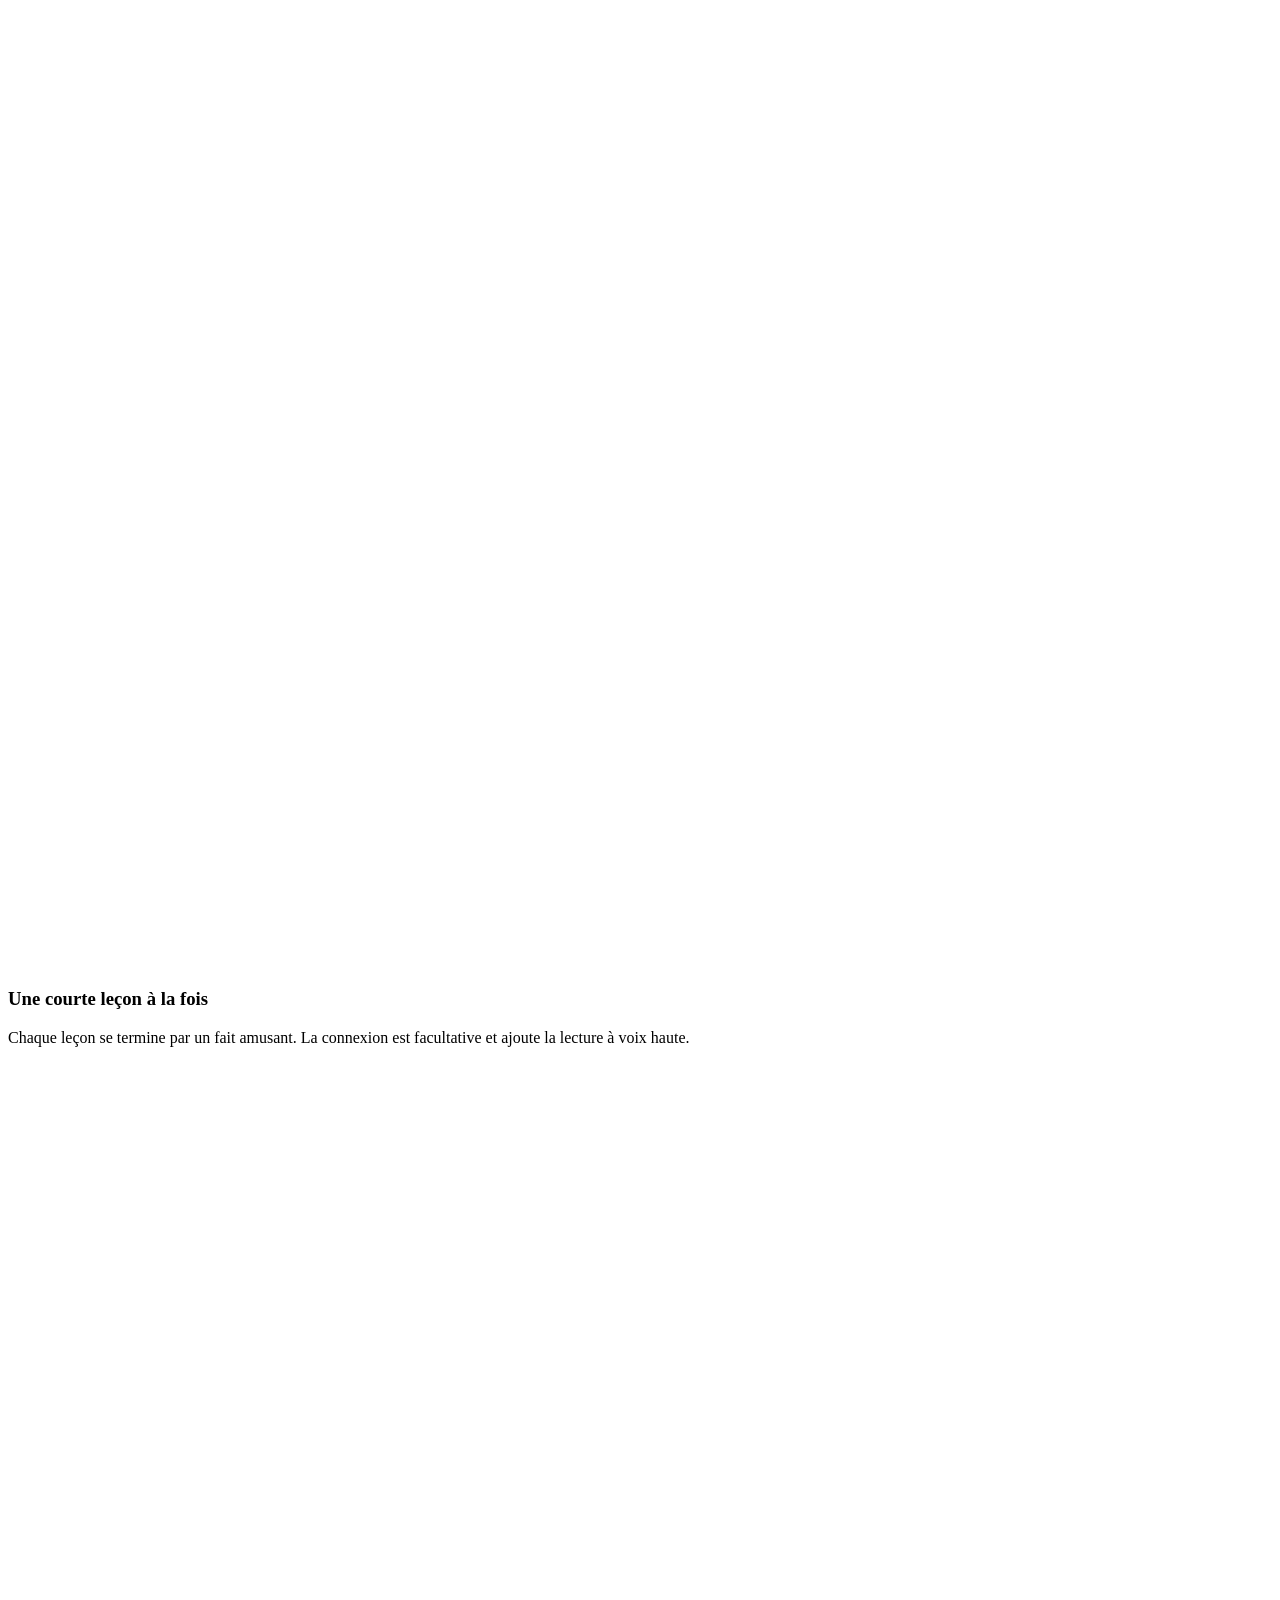
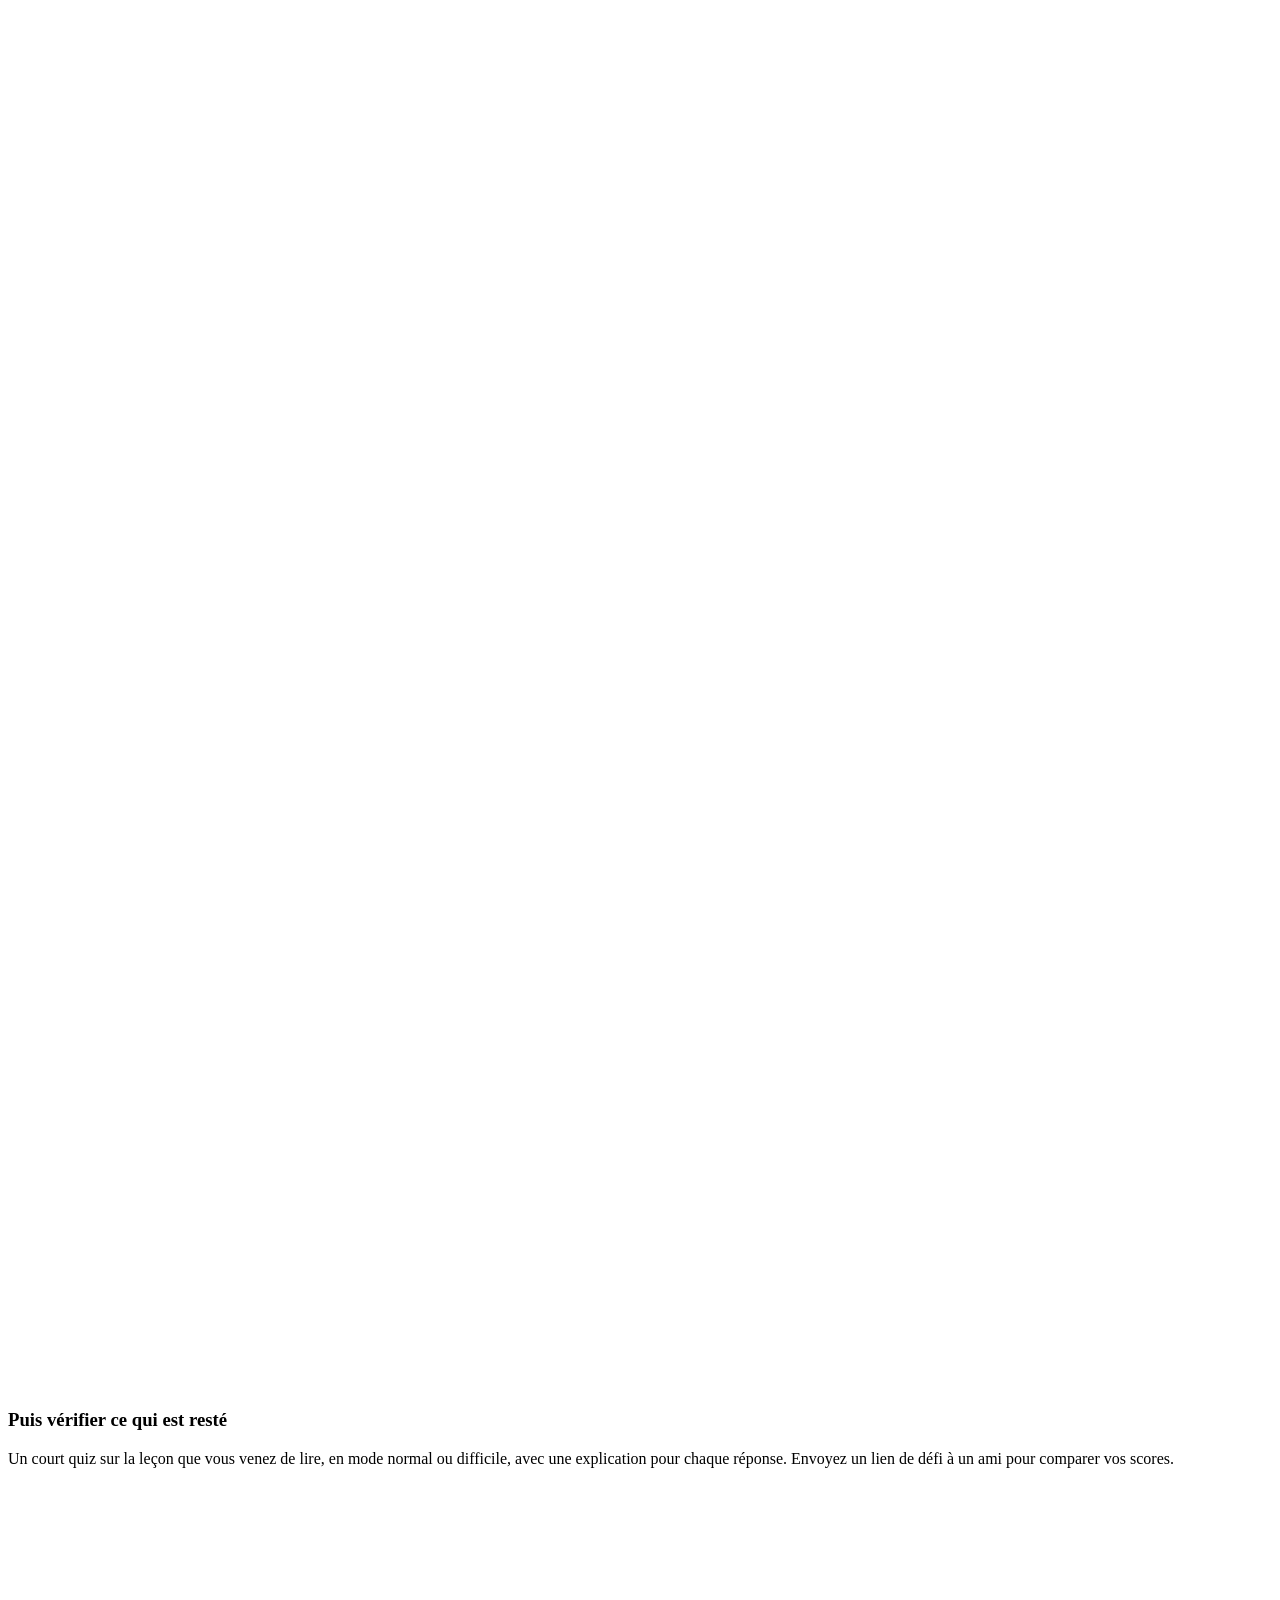
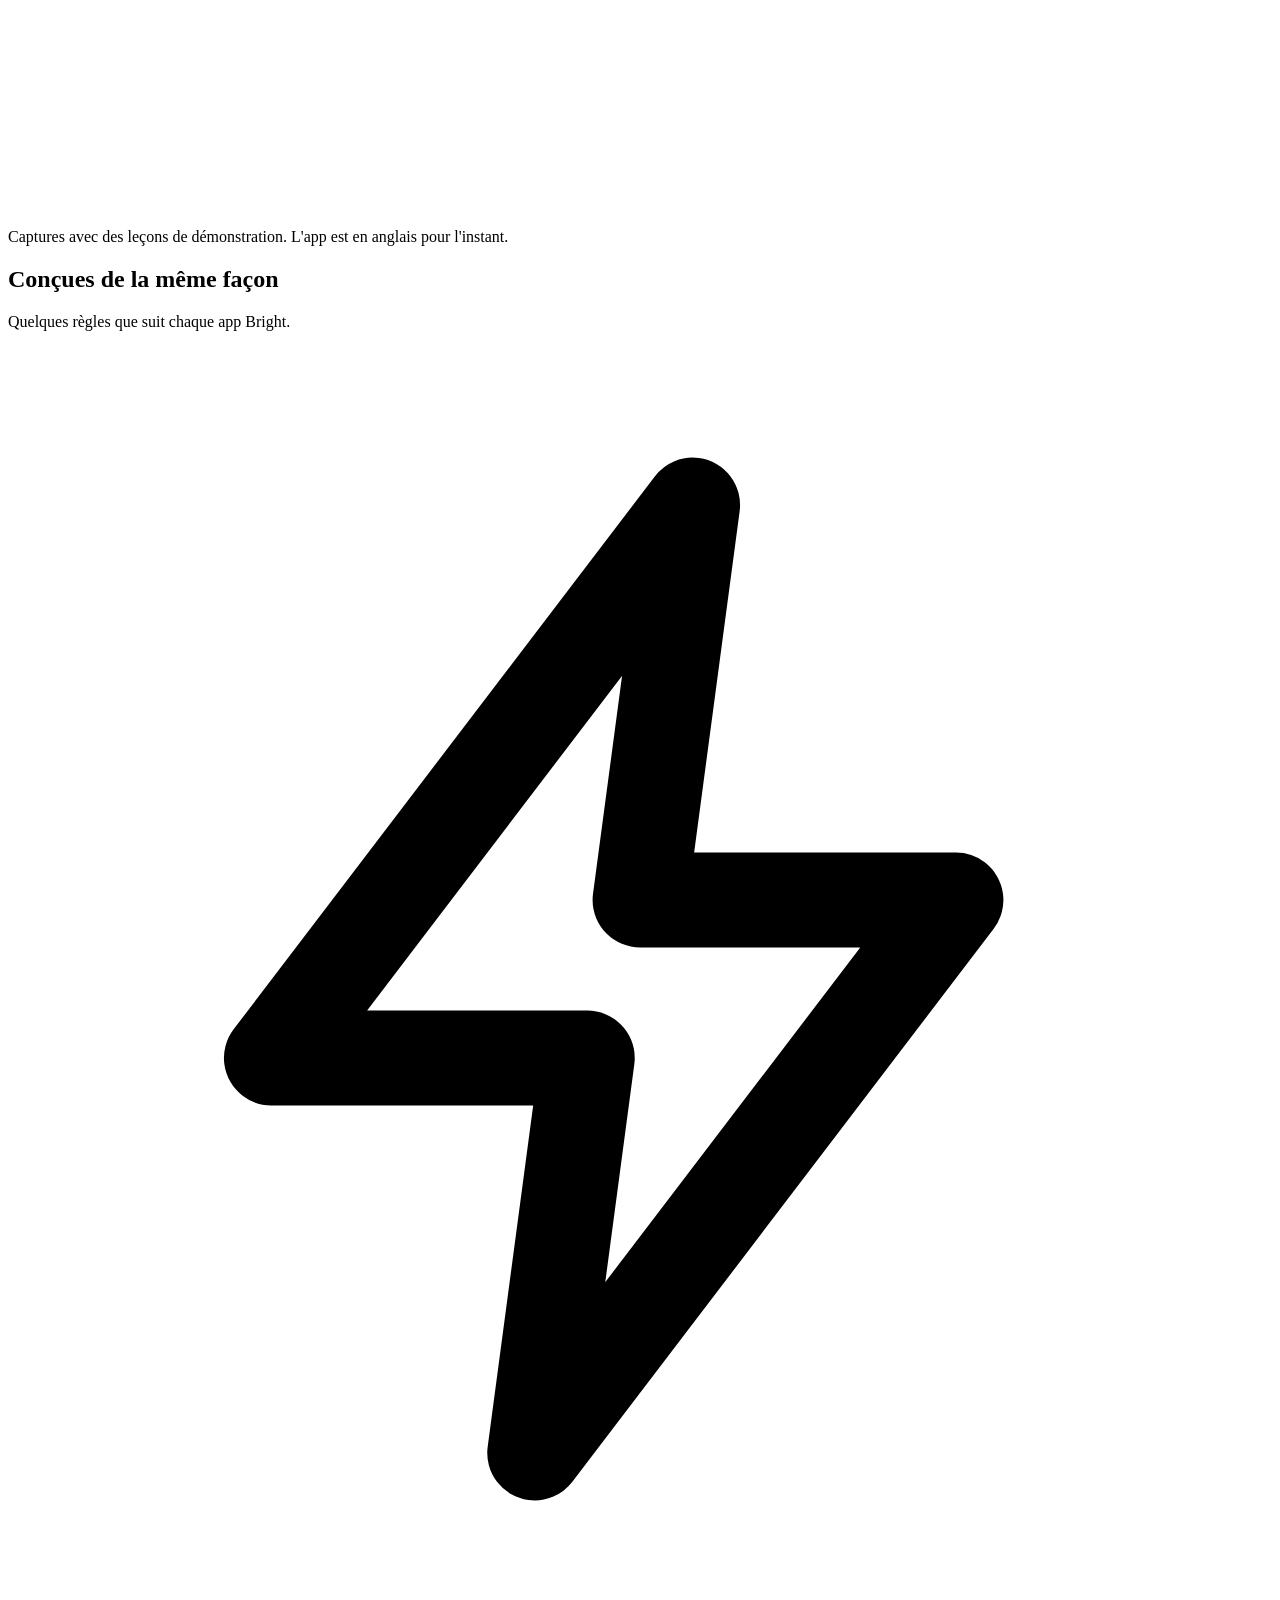
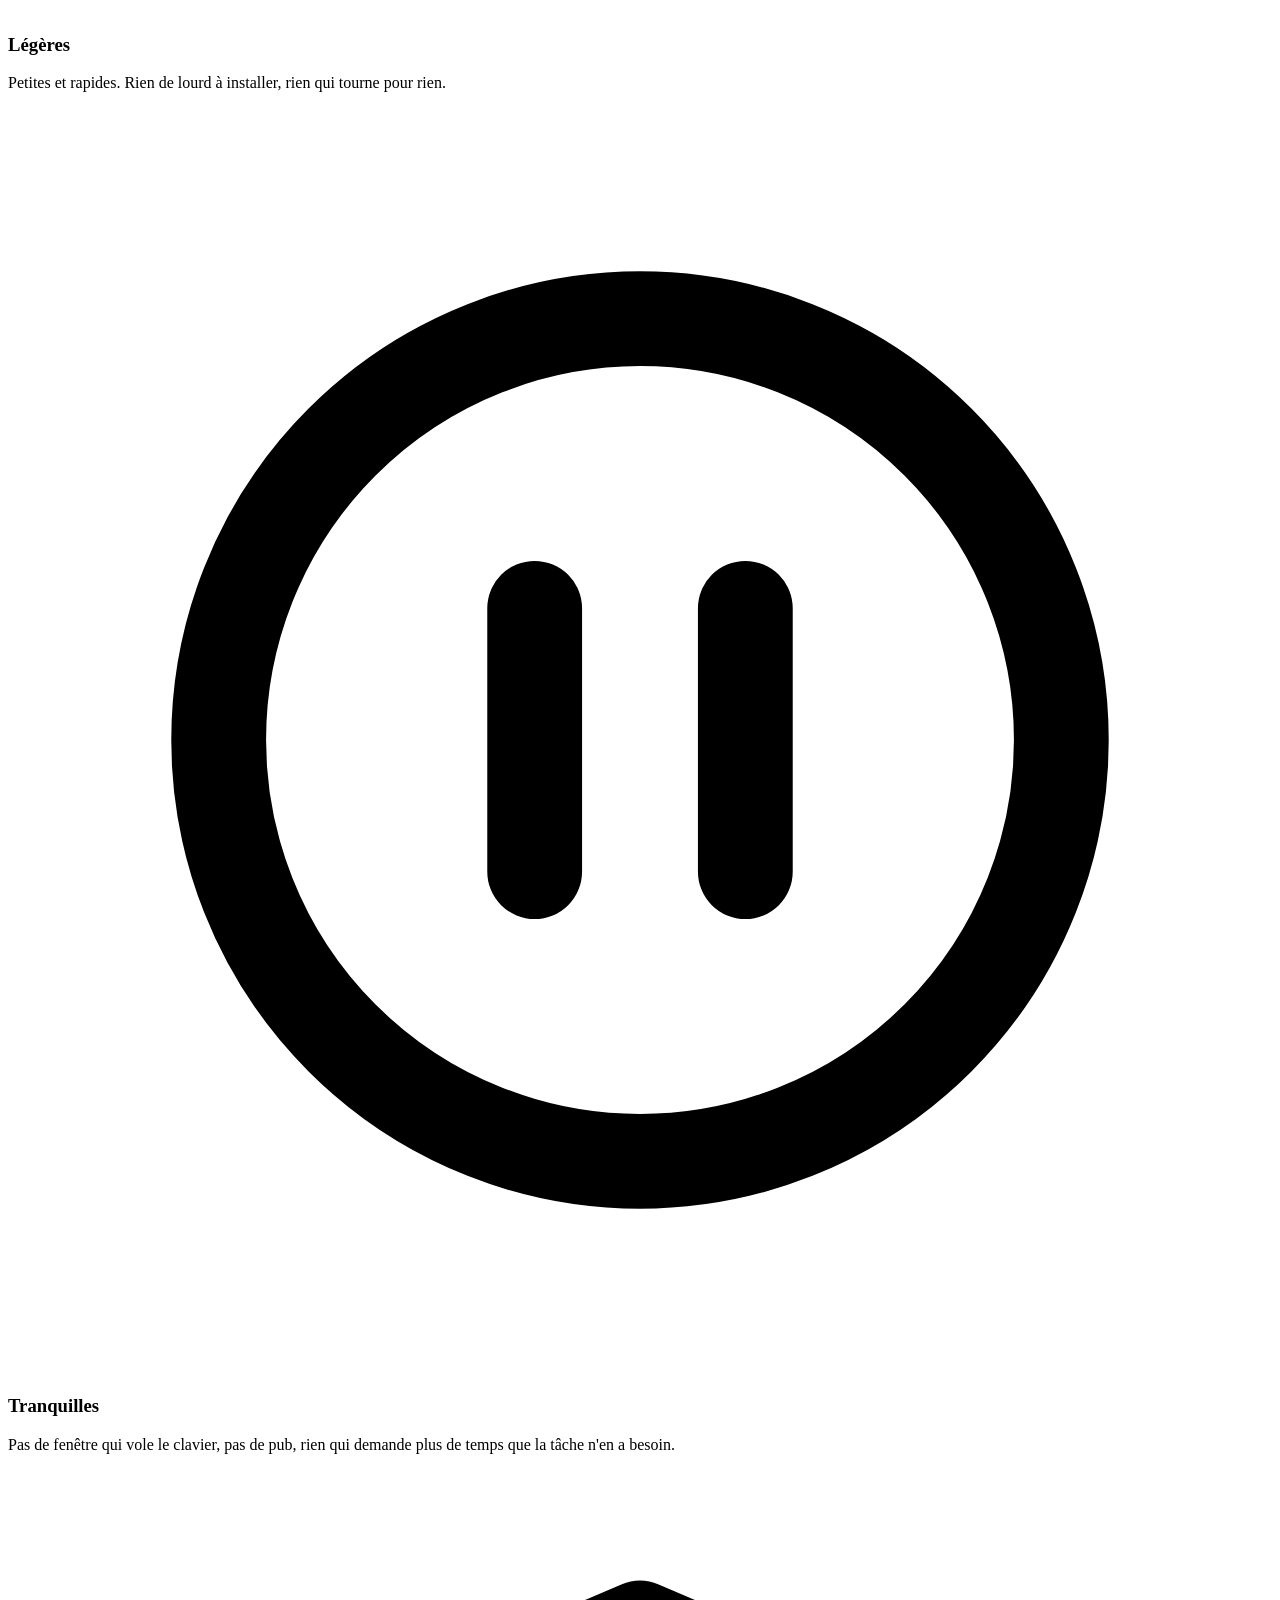
==== commit 39de77d9: "Hero sky: real constellations that trace themselves with a fun fact; header sun turns on scroll Seve" ====
--- a/docs/fr/index.html
+++ b/docs/fr/index.html
@@ -32,7 +32,7 @@
 </div></header>
 <main id="main">
 
-<section class="hero"><div class="sky" aria-hidden="true"><i class="shoot s1"></i><i class="shoot s2"></i><i class="shoot s3"></i></div><div class="wrap">
+<section class="hero"><div class="sky" aria-hidden="true"><canvas class="stars"></canvas><i class="shoot s1"></i><i class="shoot s2"></i><i class="shoot s3"></i></div><div class="wrap">
   <svg xmlns="http://www.w3.org/2000/svg" viewBox="0 0 64 64" class="hero-sun hero-day" aria-hidden="true"><rect class="bs-tile" width="64" height="64" rx="16"/><g class="bs-mark-s sun-rays" stroke-width="4.4" stroke-linecap="round"><line x1="48.7" y1="32" x2="53.4" y2="32"/><line x1="43.81" y1="43.81" x2="47.13" y2="47.13"/><line x1="32" y1="48.7" x2="32" y2="53.4"/><line x1="20.19" y1="43.81" x2="16.87" y2="47.13"/><line x1="15.3" y1="32" x2="10.6" y2="32"/><line x1="20.19" y1="20.19" x2="16.87" y2="16.87"/><line x1="32" y1="15.3" x2="32" y2="10.6"/><line x1="43.81" y1="20.19" x2="47.13" y2="16.87"/></g><circle class="bs-mark sun-core" cx="32" cy="32" r="11.8"/></svg><svg class="hero-sun hero-moon" viewBox="0 0 64 64" aria-hidden="true"><rect class="bs-tile" width="64" height="64" rx="16"/><circle class="bs-mark" cx="30" cy="34" r="17"/><circle class="bs-tile" cx="39" cy="27" r="14"/><circle class="bs-mark" cx="46" cy="15" r="2"/><circle class="bs-mark" cx="52" cy="26" r="1.4"/></svg>
   <h1 class="tw">Quittez l'écran en meilleure forme qu'en arrivant.</h1>
   <p class="lead">Des apps gratuites qui allègent le temps d'écran pour le corps et l'esprit.</p>
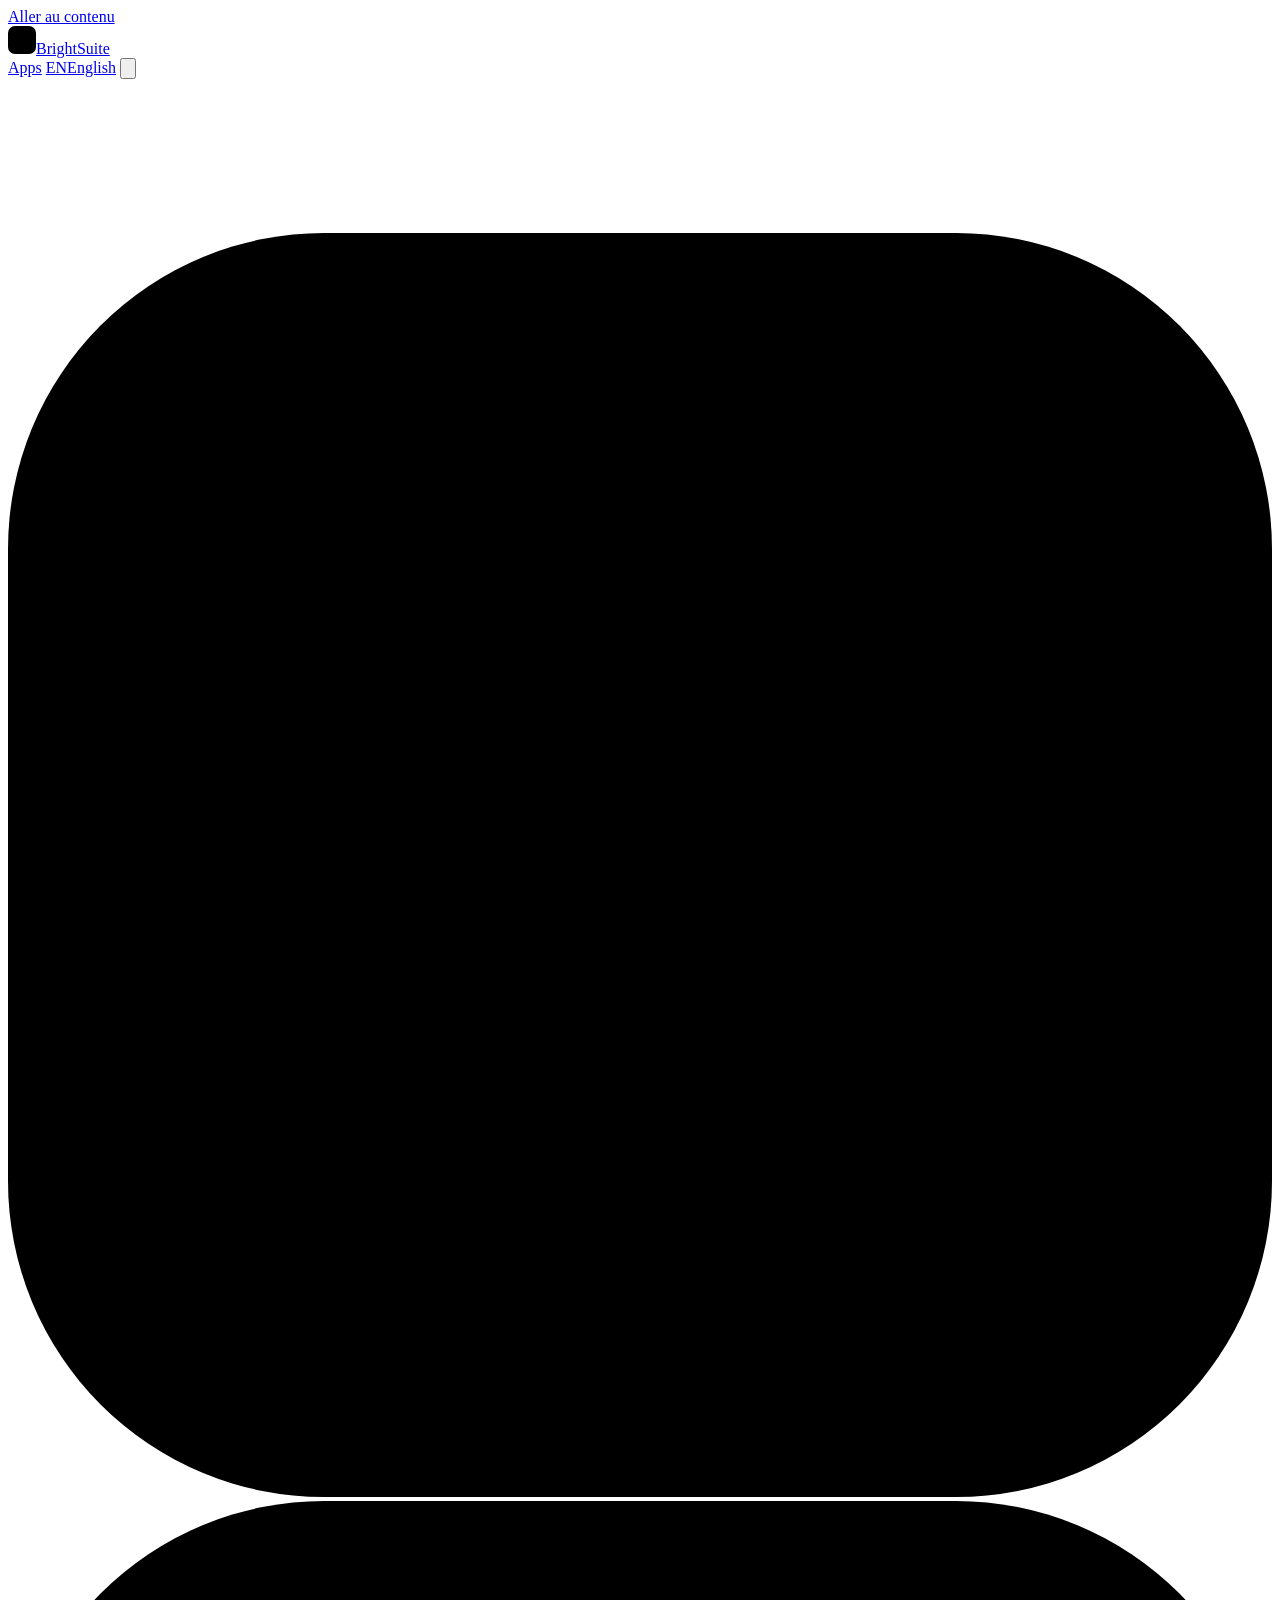
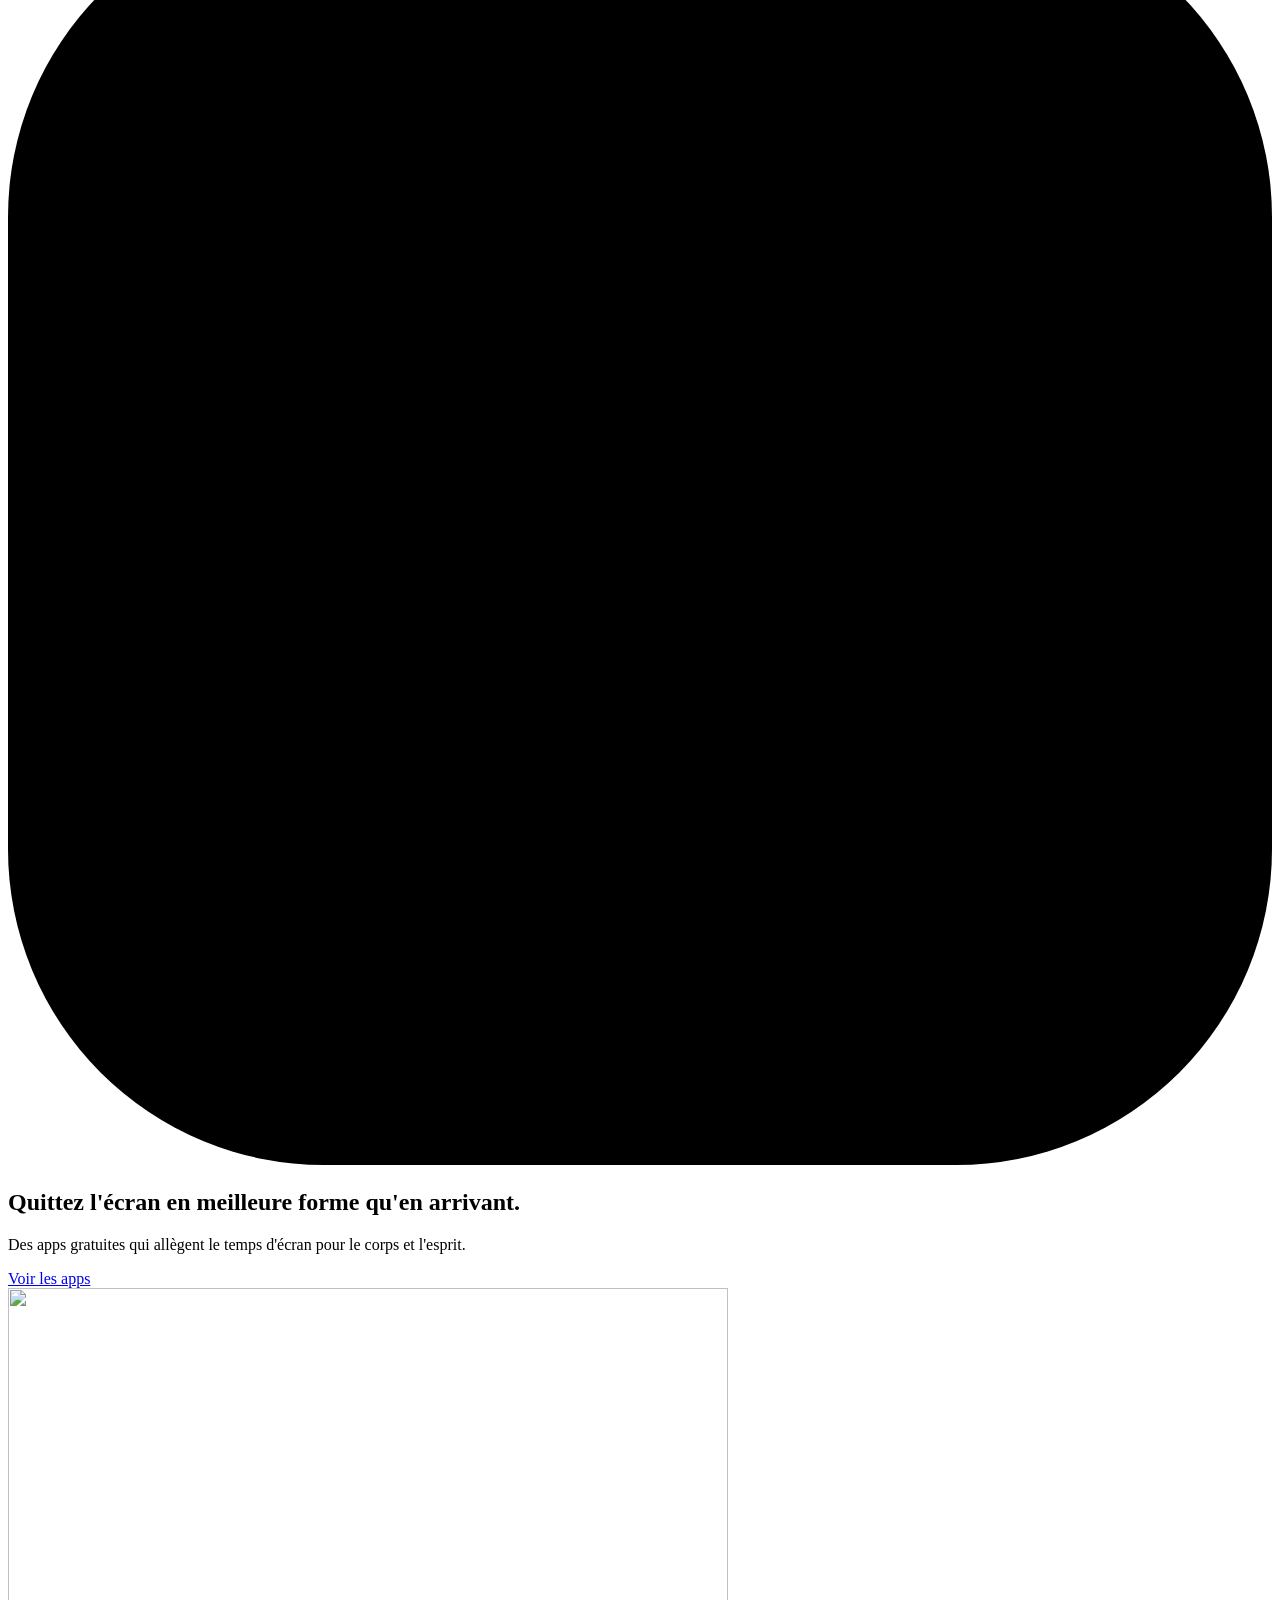
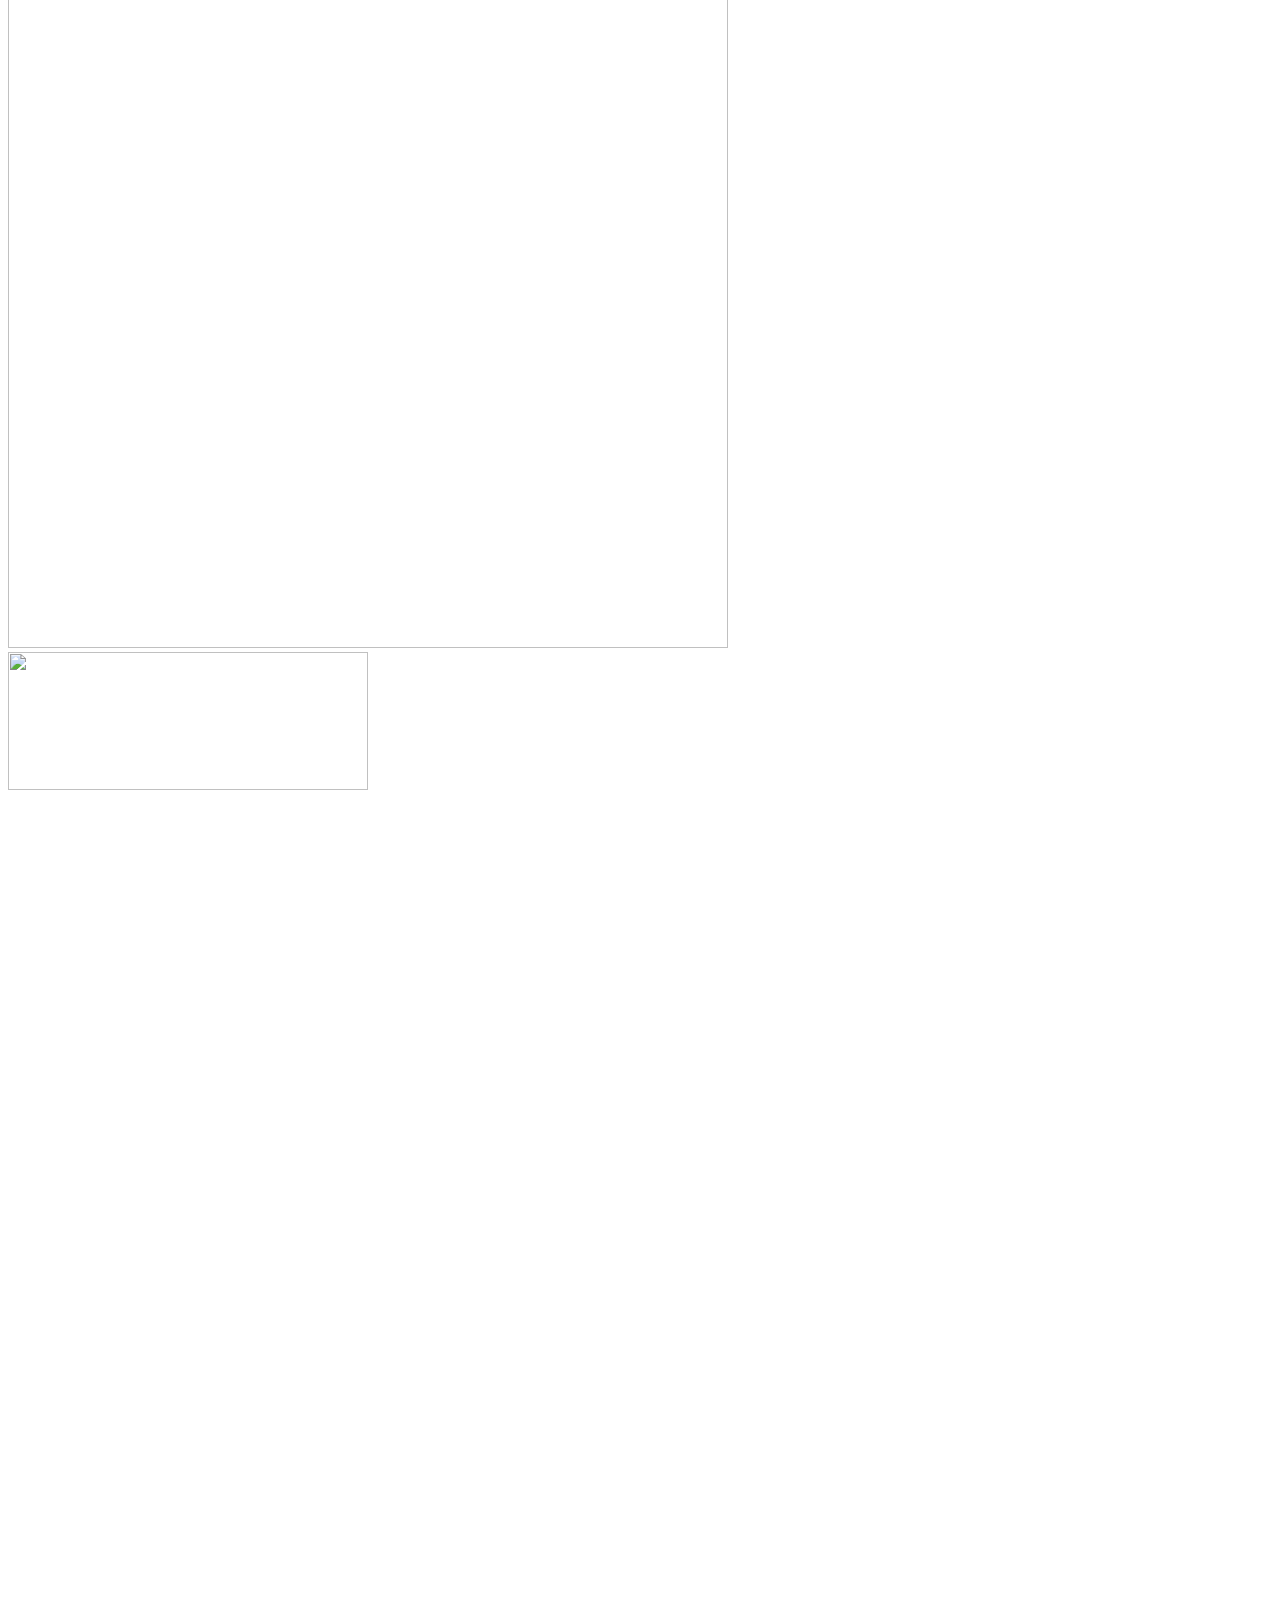
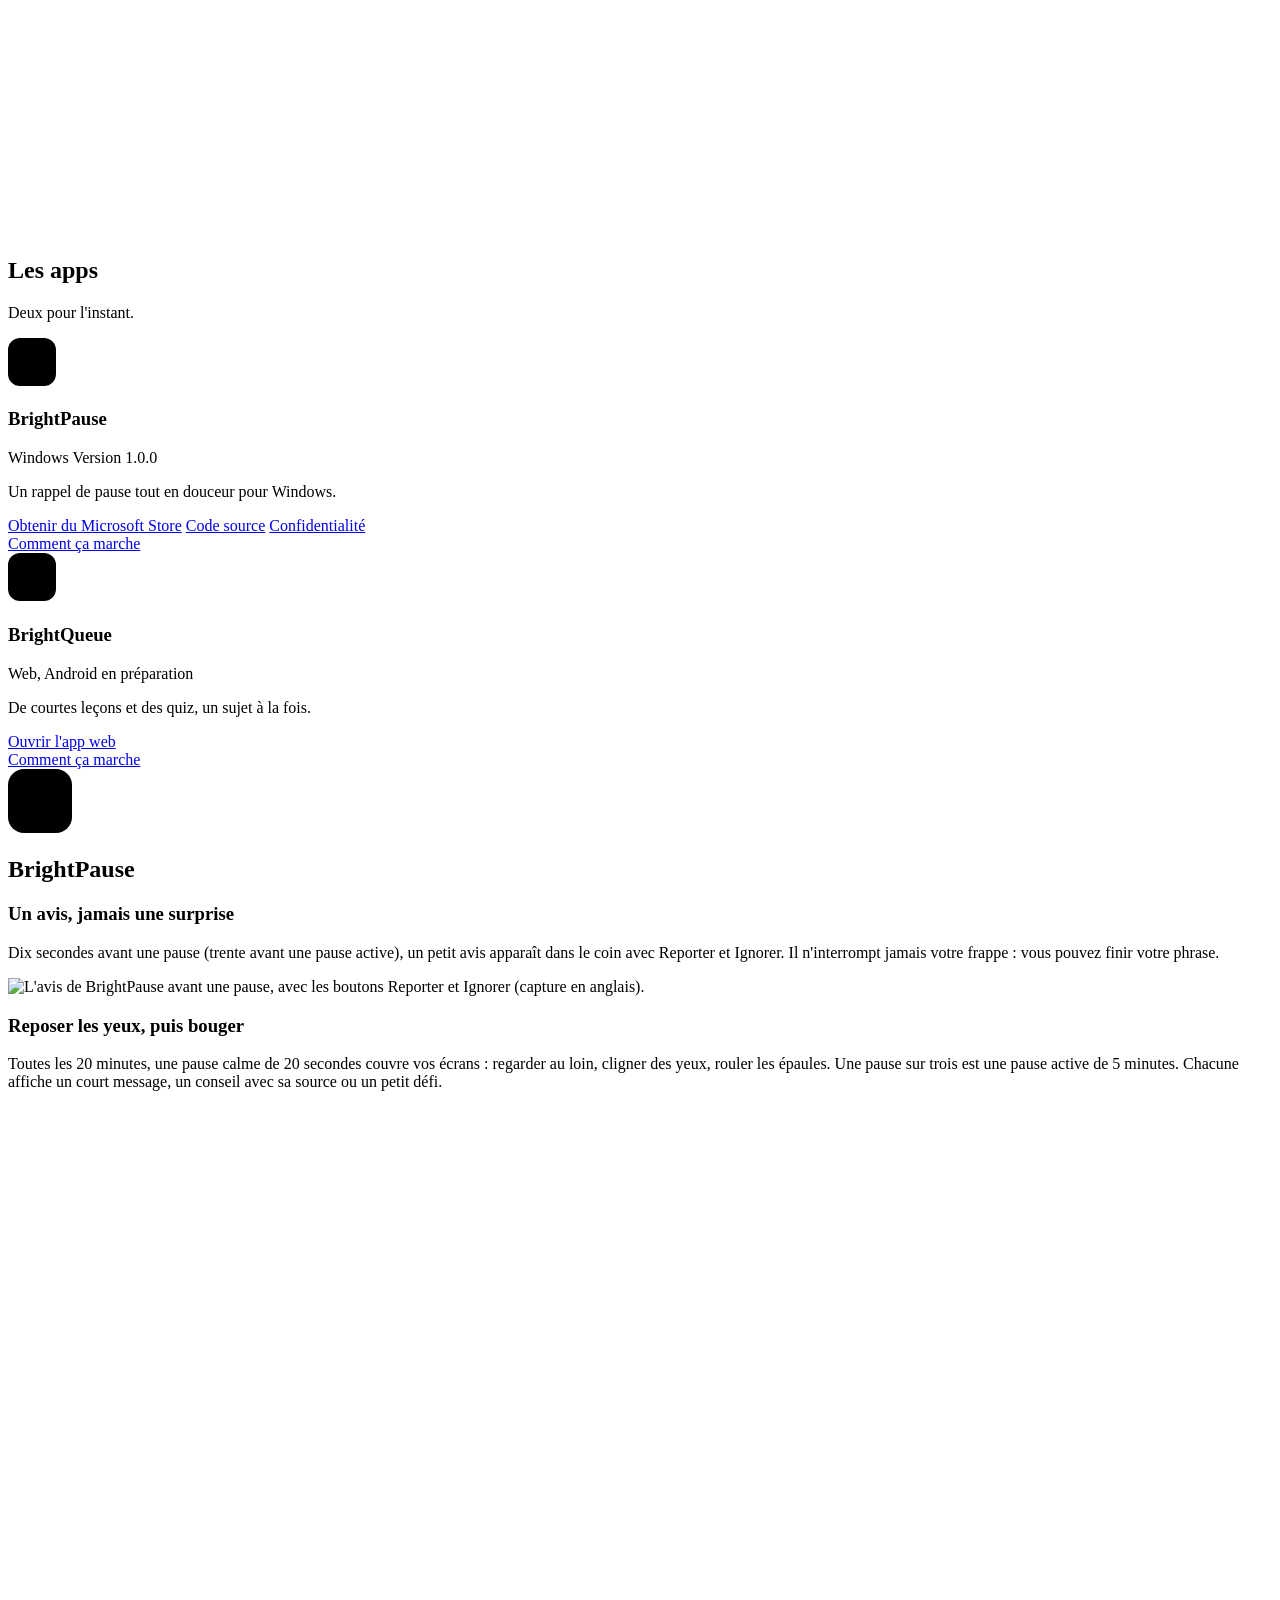
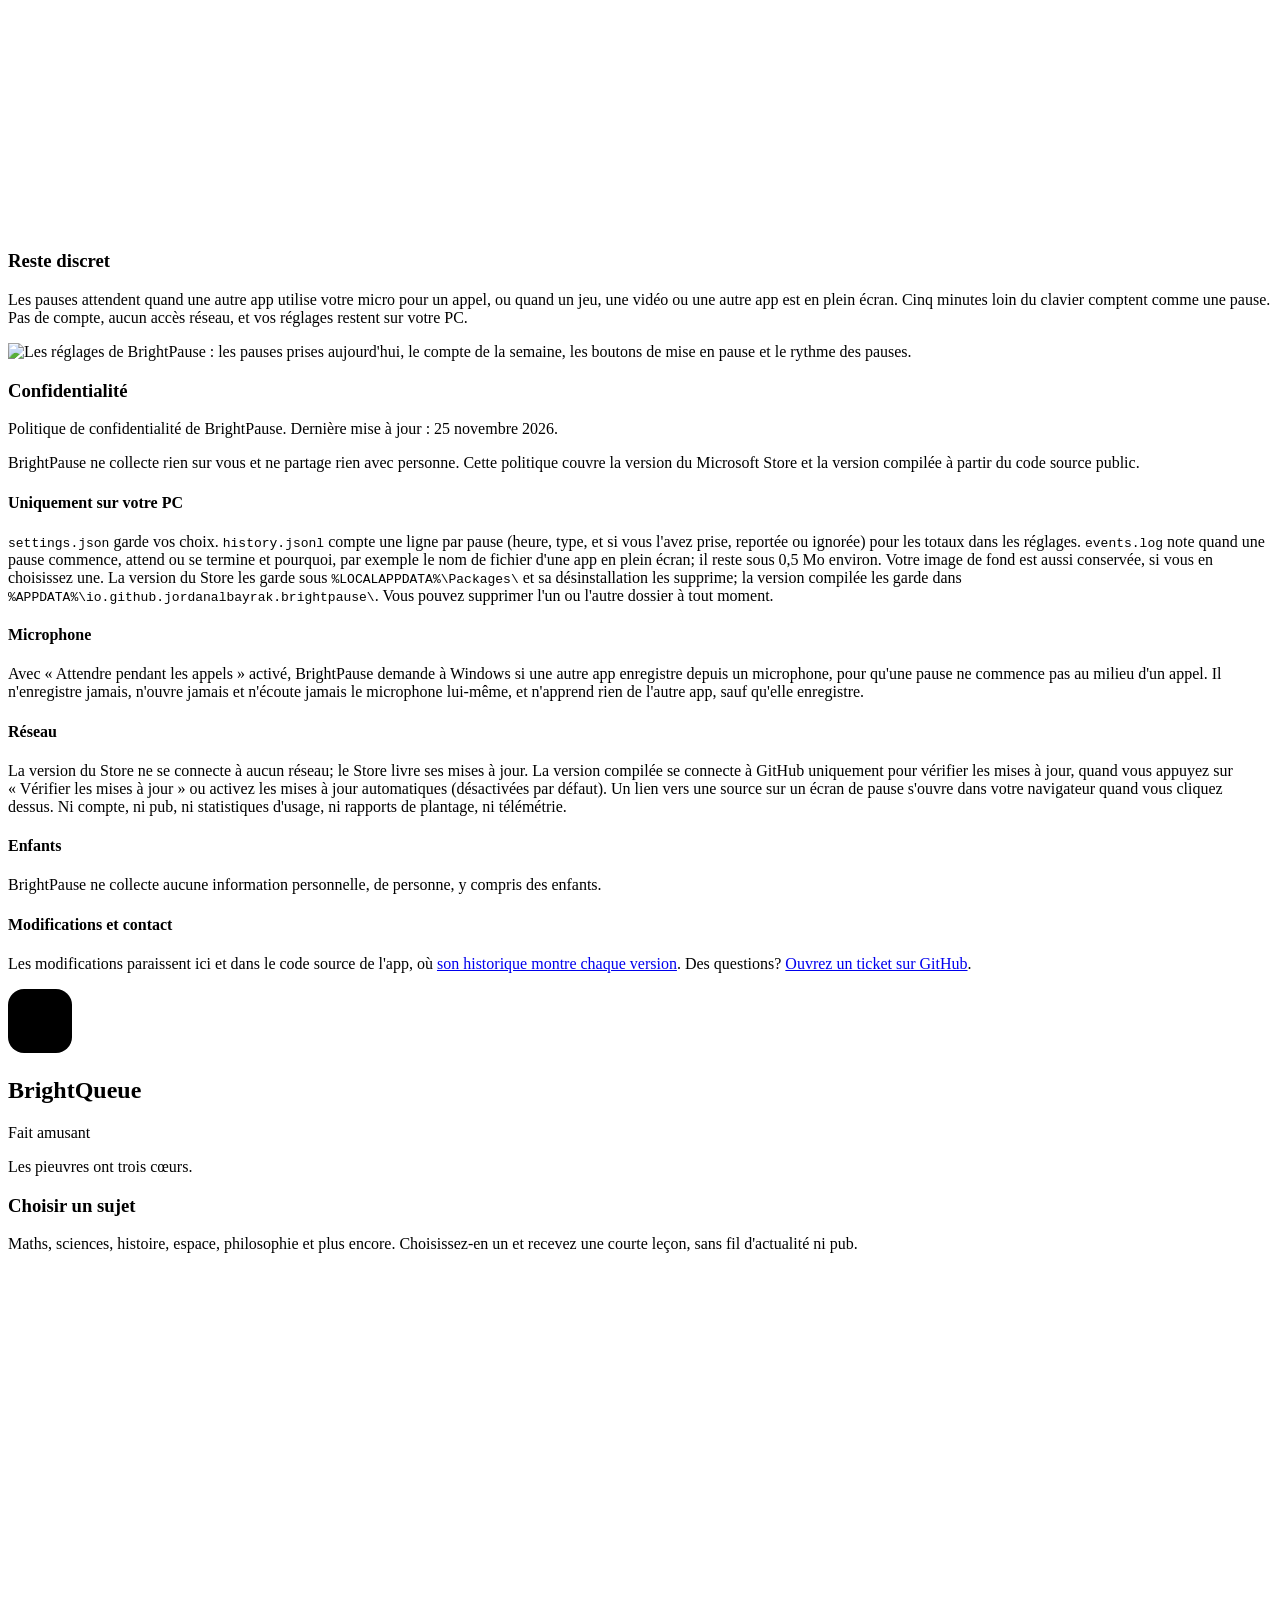
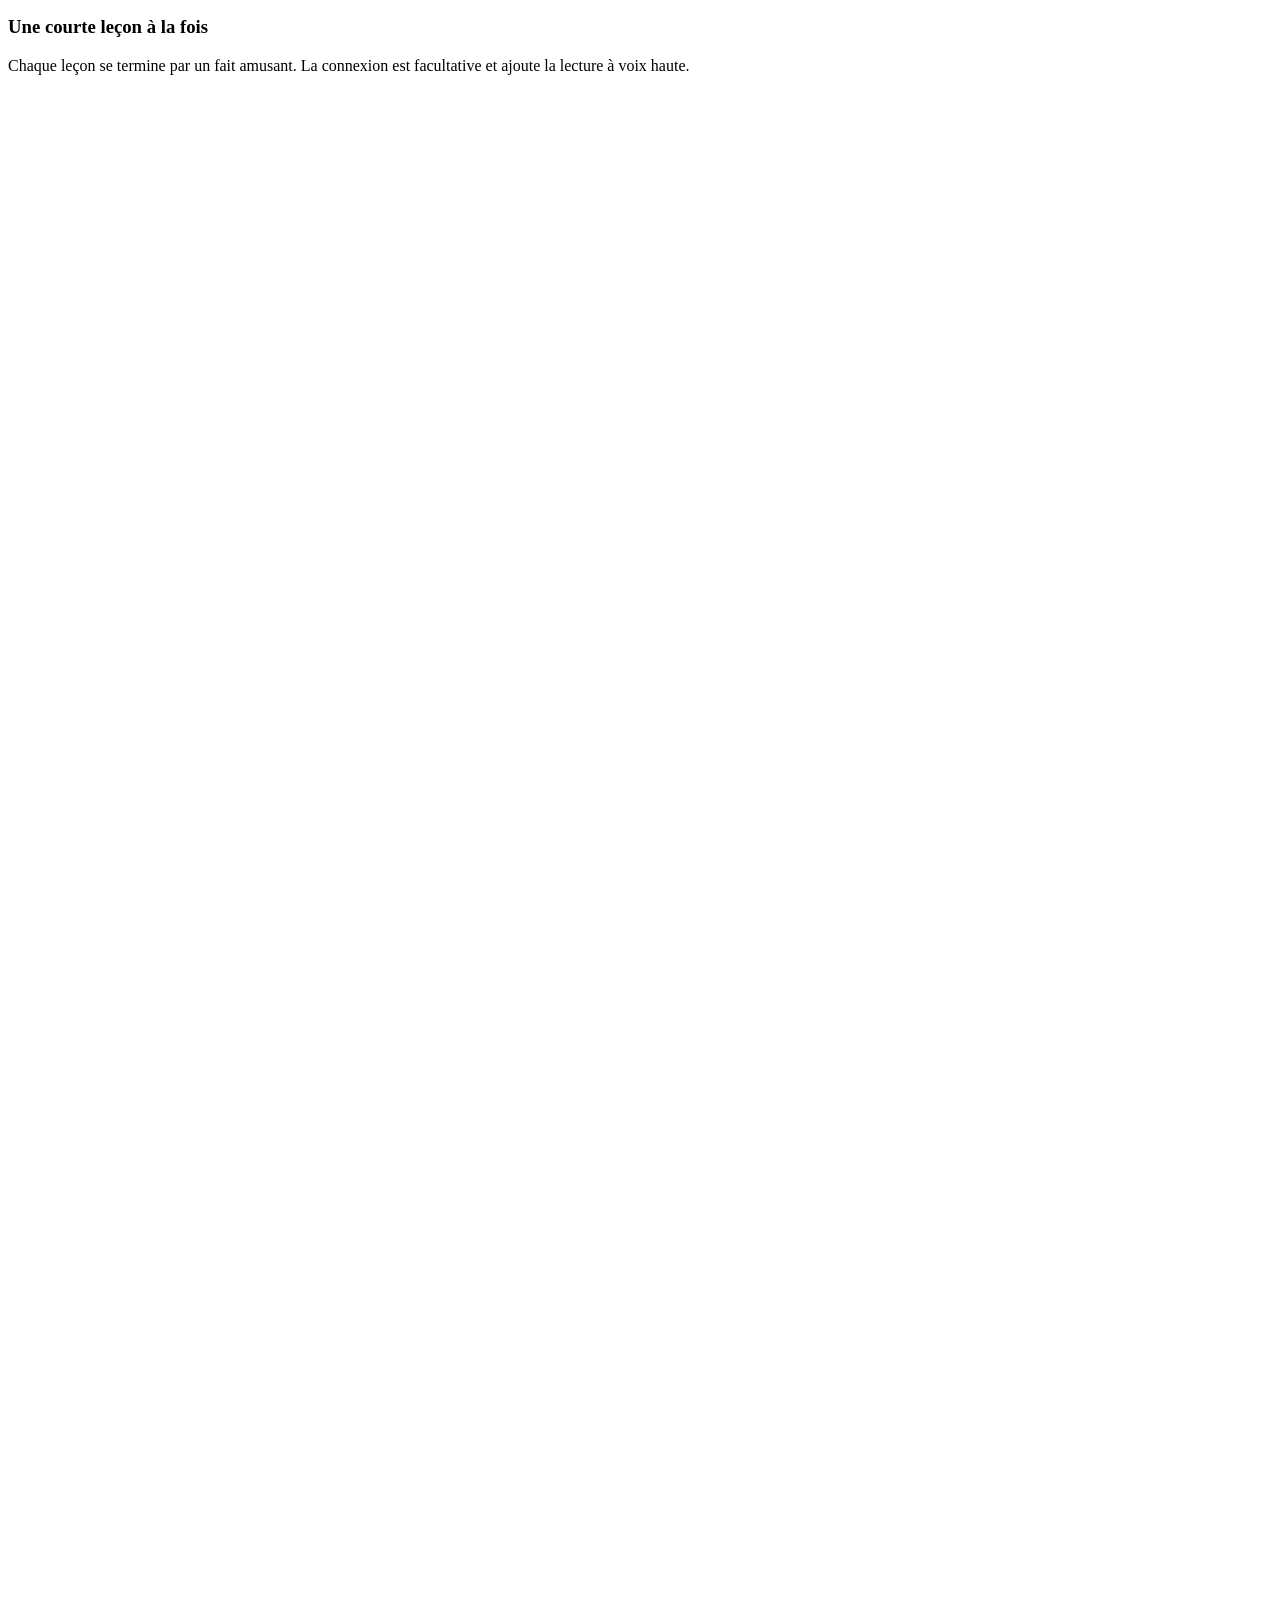
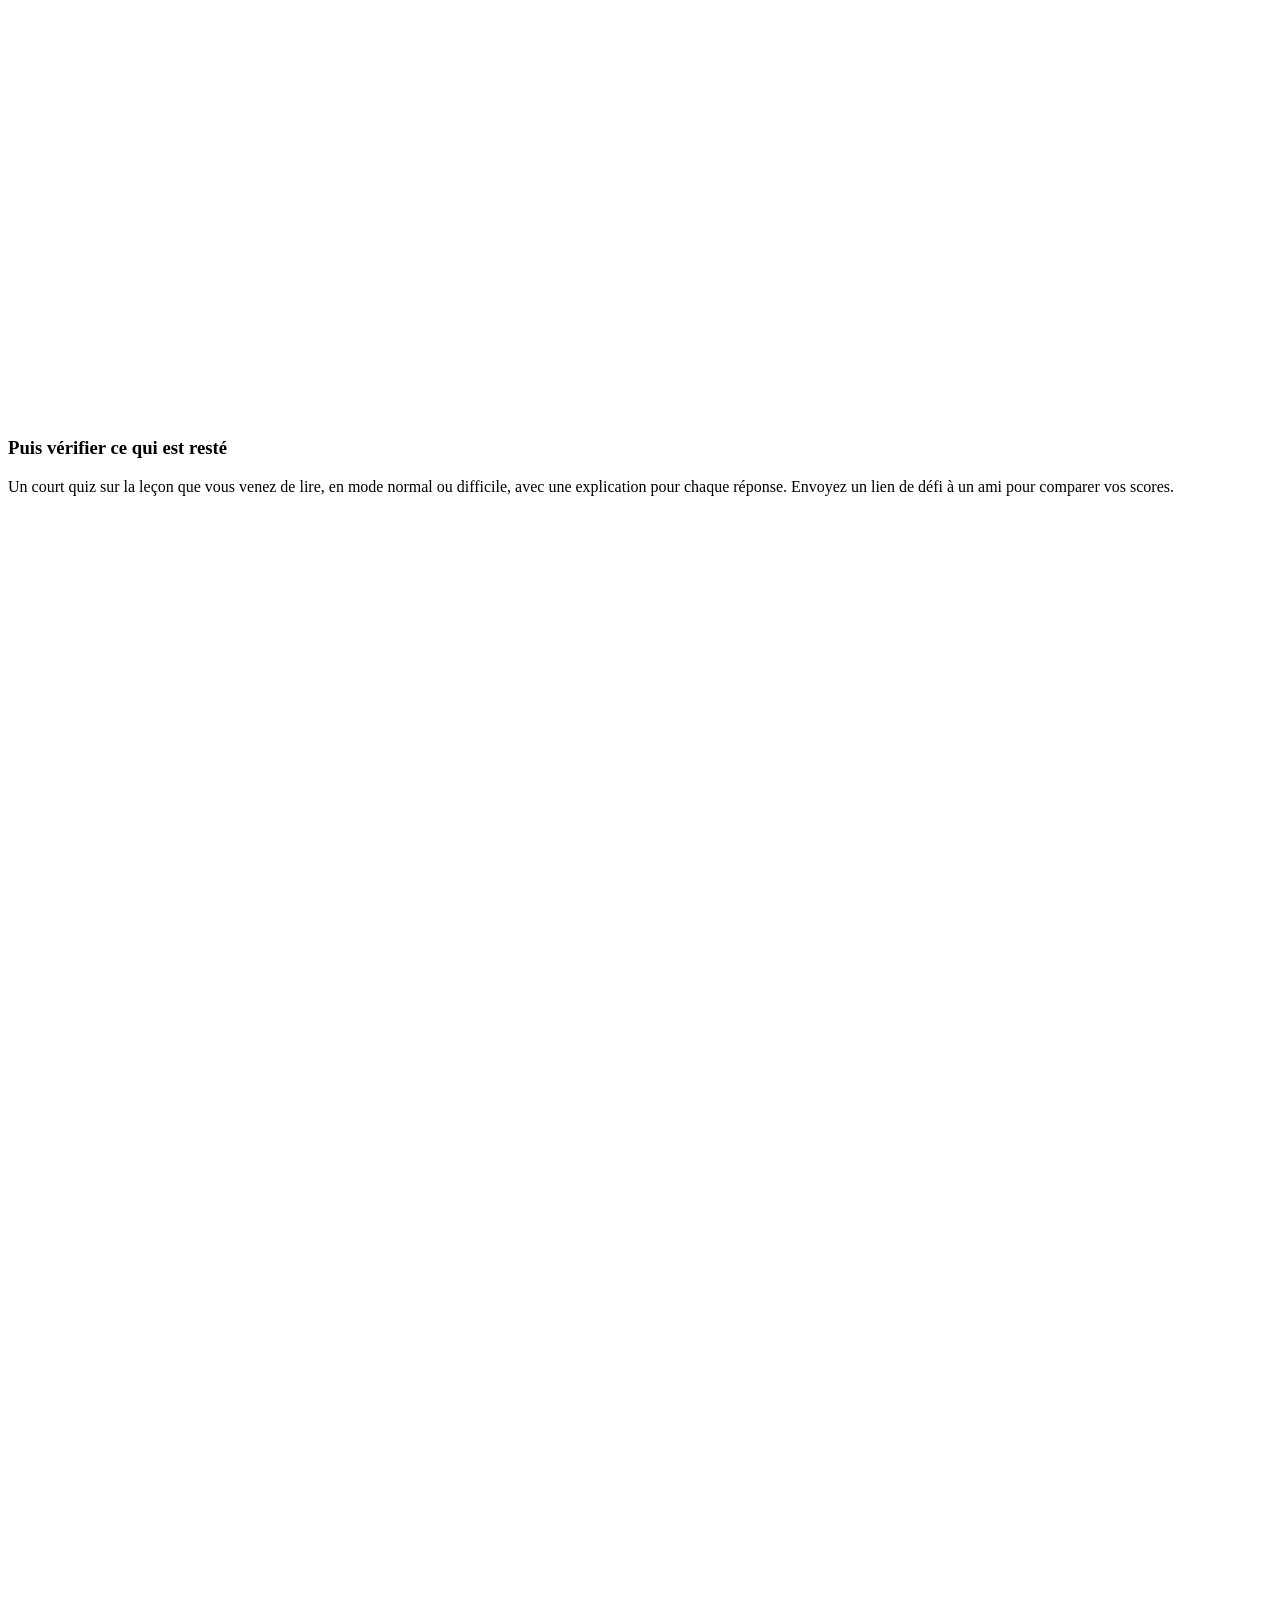
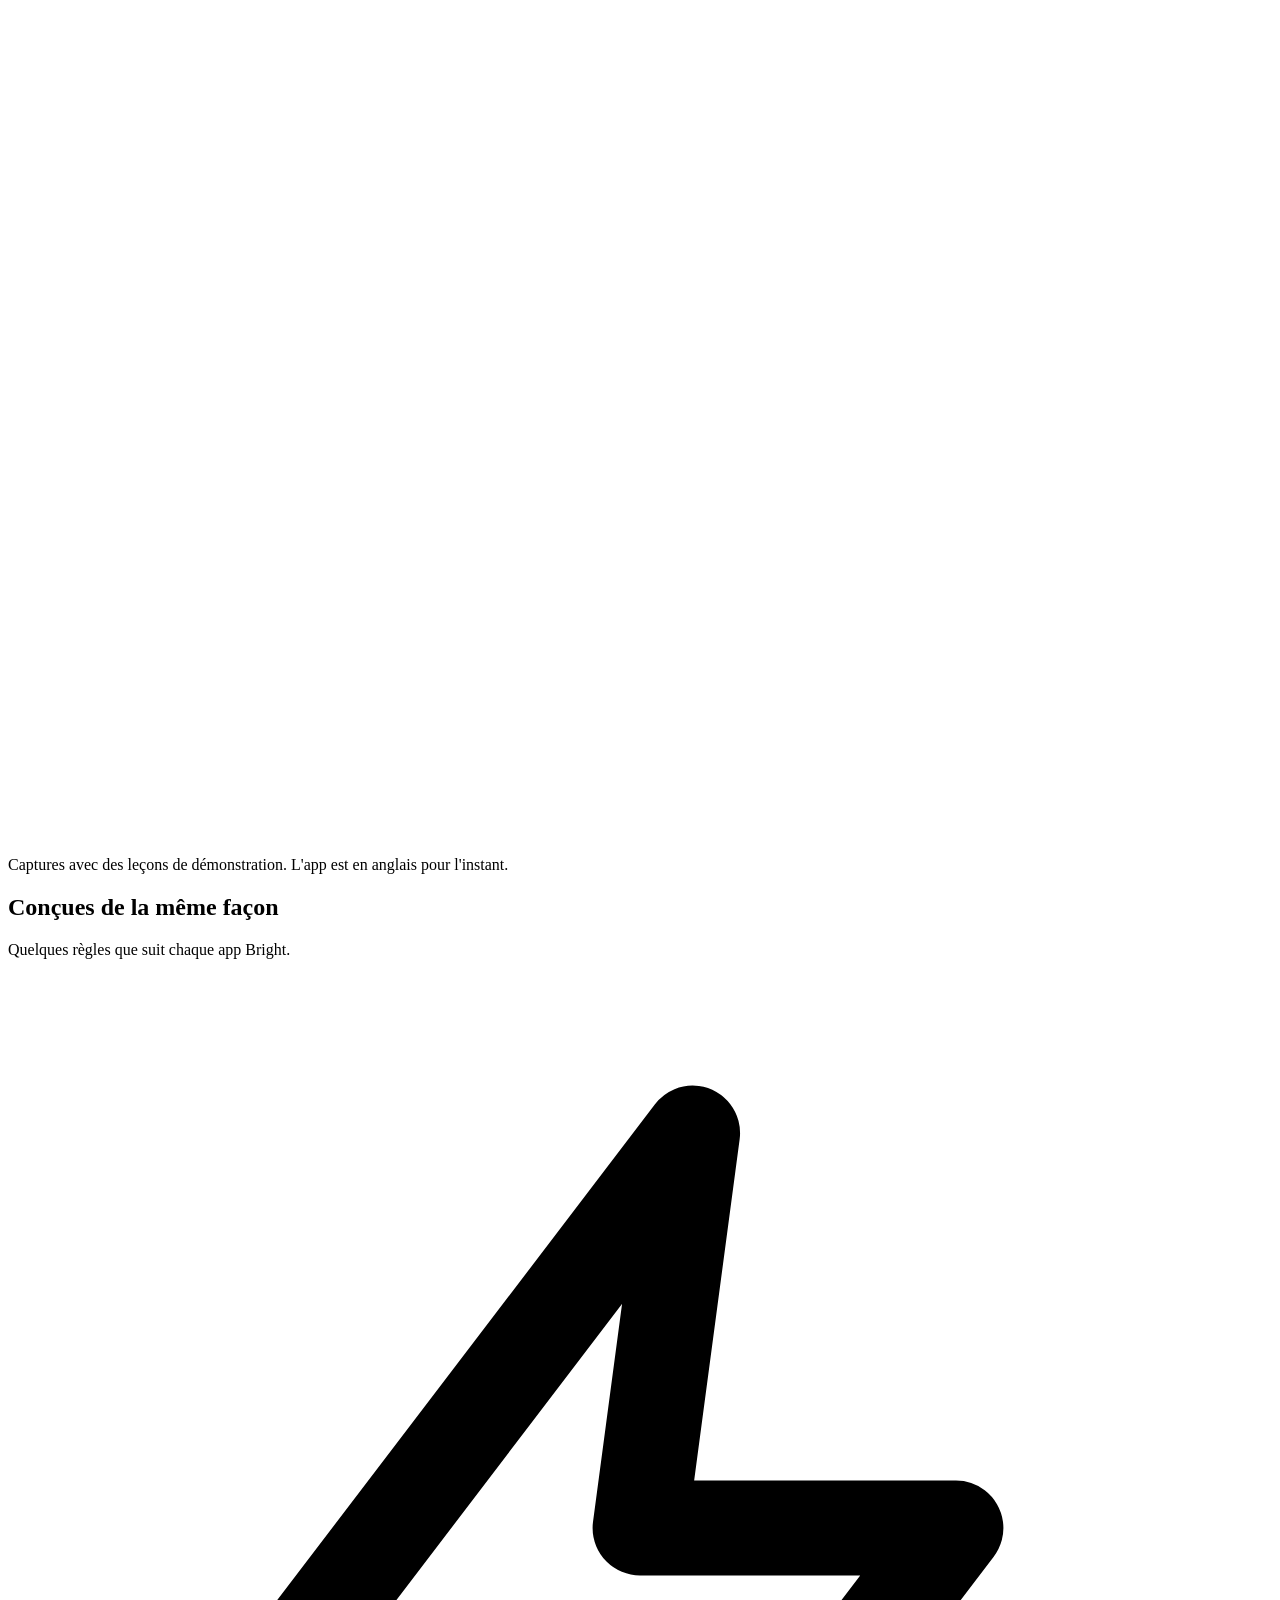
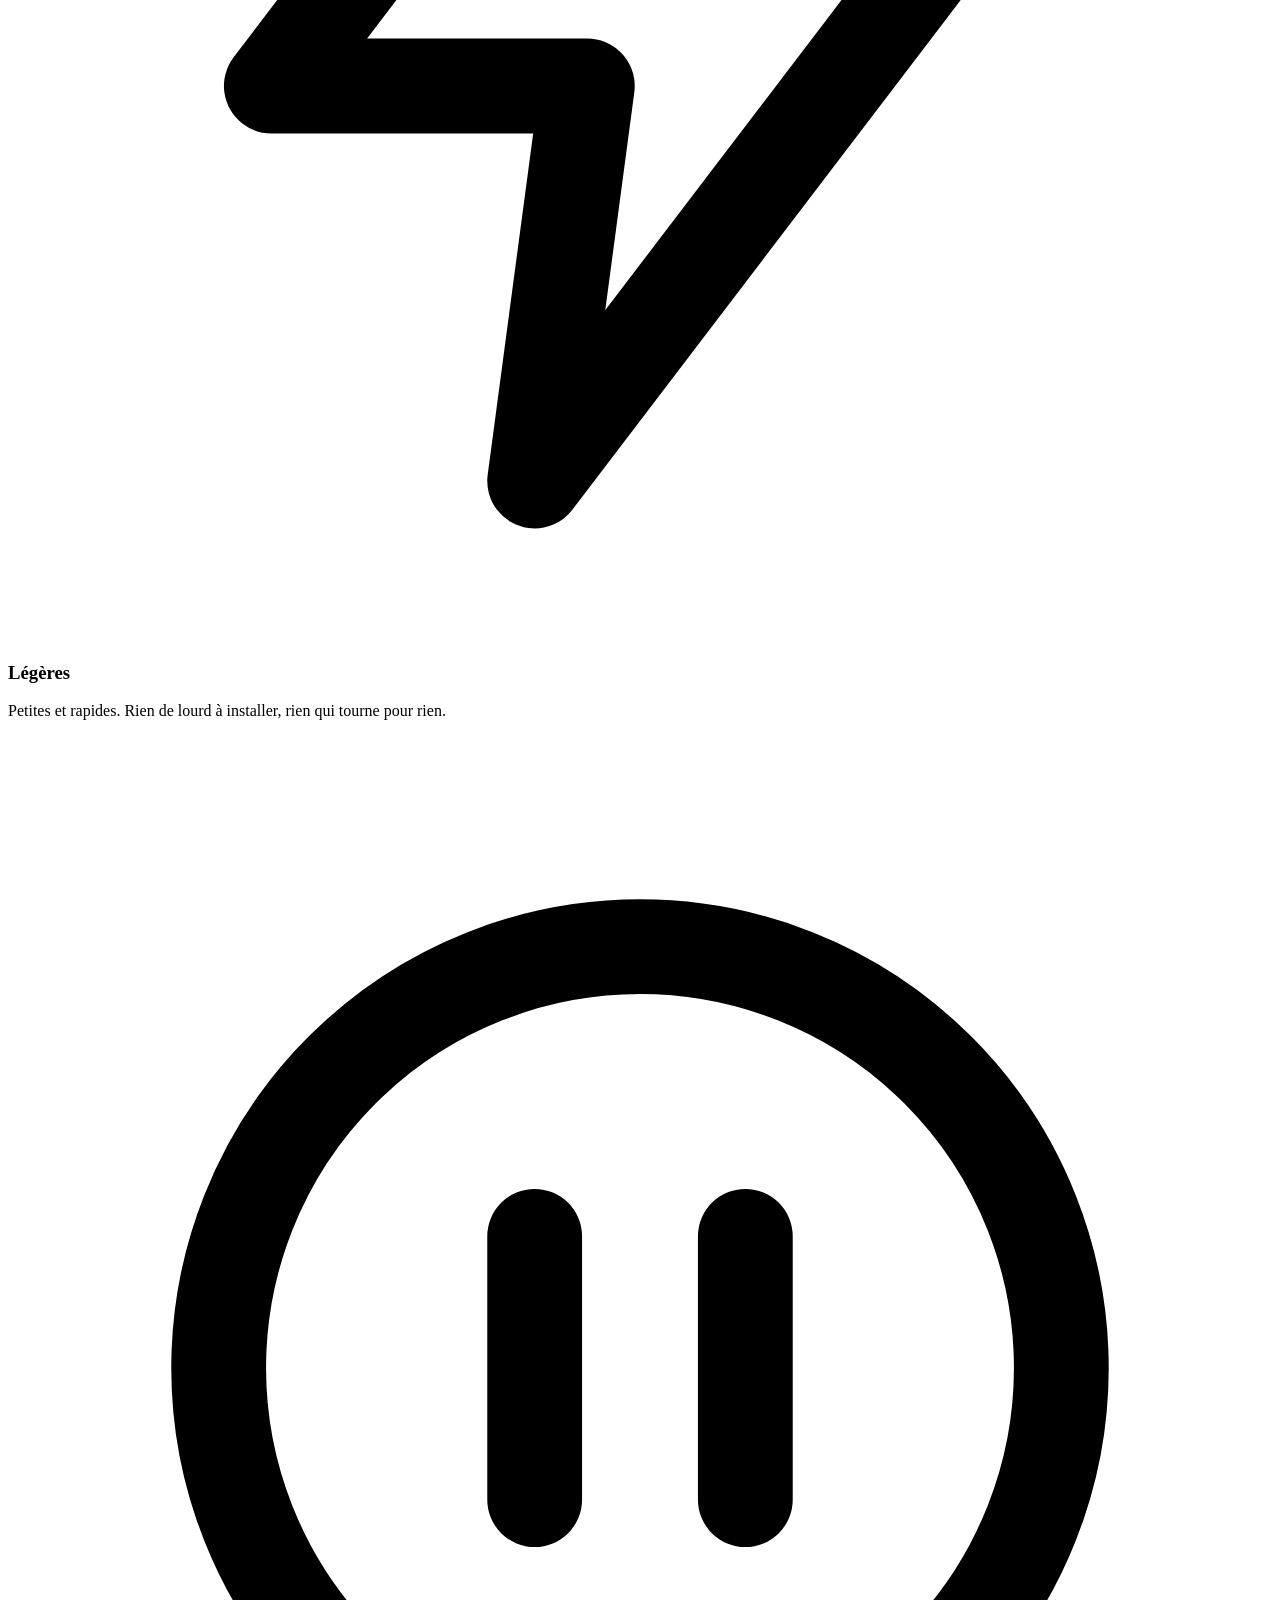
==== commit 3bd46b14: "BrightPause privacy: fold the policy into the home page; old URLs redirect to it C:/Program Files/Gi" ====
--- a/docs/fr/index.html
+++ b/docs/fr/index.html
@@ -3,13 +3,12 @@
 <head>
 <meta charset="utf-8">
 <meta name="viewport" content="width=device-width, initial-scale=1">
-<meta http-equiv="Content-Security-Policy" content="default-src 'none'; img-src 'self'; style-src 'self'; font-src 'self'; script-src 'self' 'sha256-udakPesQ/DP/t9e9ma+2jeEr3Hu42K1uJv4+AXBNyeM='; base-uri 'none'; form-action 'none'">
+<meta http-equiv="Content-Security-Policy" content="default-src 'none'; img-src 'self'; style-src 'self'; font-src 'self'; script-src 'self' 'sha256-Gj9agsC8ofIqffaTPuAPET1hyiadaumH7dW7BwPaRiQ='; base-uri 'none'; form-action 'none'">
 <meta name="referrer" content="no-referrer">
 <title>BrightSuite : des apps gratuites pour le corps et l'esprit</title>
 <meta name="description" content="Des apps gratuites pour le corps et l'esprit : BrightPause et BrightQueue.">
-<meta name="color-scheme" content="light dark">
-<meta name="theme-color" content="#f4f1ea" media="(prefers-color-scheme: light)">
-<meta name="theme-color" content="#0f1513" media="(prefers-color-scheme: dark)">
+<meta name="color-scheme" content="dark light">
+<meta name="theme-color" content="#0f1513">
 <link rel="canonical" href="https://brightsuite.app/fr/">
 <link rel="alternate" hreflang="en" href="https://brightsuite.app/">
 <link rel="alternate" hreflang="fr" href="https://brightsuite.app/fr/">
@@ -17,7 +16,7 @@
 <link rel="icon" href="/favicon.svg" type="image/svg+xml">
 <link rel="preload" href="/assets/fonts/inter-latin.woff2" as="font" type="font/woff2" crossorigin>
 <link rel="stylesheet" href="/assets/site.css">
-<script>(function(){var d=document.documentElement;try{var t=localStorage.getItem("theme");if(t==="dark"||t==="light")d.setAttribute("data-theme",t)}catch(e){}var e;try{e=localStorage.getItem("el")}catch(x){}if(/^(forest|ocean|sky|space|cave)$/.test(e))d.setAttribute("data-el",e);if(window.matchMedia&&!matchMedia("(prefers-reduced-motion: reduce)").matches)d.classList.add("tw-wait")})();</script>
+<script>(function(){var d=document.documentElement;var t;try{t=localStorage.getItem("theme");}catch(e){}d.setAttribute("data-theme",t==="light"?"light":"dark");var e;try{e=localStorage.getItem("el")}catch(x){}if(/^(forest|ocean|sky|space|cave)$/.test(e))d.setAttribute("data-el",e);if(window.matchMedia&&!matchMedia("(prefers-reduced-motion: reduce)").matches)d.classList.add("tw-wait")})();</script>
 <script src="/assets/site.js" defer></script>
 </head>
 <body>
@@ -58,7 +57,7 @@
       <div class="links">
         <a class="btn btn-primary" href="https://apps.microsoft.com/detail/9N9B4C21TLDL">Obtenir du Microsoft Store</a>
         <a class="btn btn-ghost" href="https://github.com/JordanAlbayrak/BrightPause">Code source</a>
-        <a class="btn btn-ghost" href="/fr/pause/privacy/">Confidentialité</a>
+        <a class="btn btn-ghost" href="#bp-privacy">Confidentialité</a>
       </div>
       <a class="more" href="#brightpause">Comment ça marche</a>
     </article>
@@ -97,6 +96,18 @@
       <div class="feature-text"><h3>Reste discret</h3><p>Les pauses attendent quand une autre app utilise votre micro pour un appel, ou quand un jeu, une vidéo ou une autre app est en plein écran. Cinq minutes loin du clavier comptent comme une pause. Pas de compte, aucun accès réseau, et vos réglages restent sur votre PC.</p></div>
       <div class="feature-media"><div class="frame tall"><img src="/assets/img/pause-settings-fr-720.webp" srcset="/assets/img/pause-settings-fr-480.webp 480w, /assets/img/pause-settings-fr-720.webp 720w" sizes="(min-width: 900px) 380px, min(380px, calc(100vw - 32px))" width="720" height="960" alt="Les réglages de BrightPause : les pauses prises aujourd'hui, le compte de la semaine, les boutons de mise en pause et le rythme des pauses." loading="lazy" decoding="async"></div></div>
     </div>
+  <div class="policy" id="bp-privacy">
+    <h3>Confidentialité</h3>
+    <p class="meta">Politique de confidentialité de BrightPause. Dernière mise à jour : 25 novembre 2026.</p>
+    <p class="policy-lead">BrightPause ne collecte rien sur vous et ne partage rien avec personne. Cette politique couvre la version du Microsoft Store et la version compilée à partir du code source public.</p>
+    <div class="policy-grid">
+      <div><h4>Uniquement sur votre PC</h4><p><code>settings.json</code> garde vos choix. <code>history.jsonl</code> compte une ligne par pause (heure, type, et si vous l'avez prise, reportée ou ignorée) pour les totaux dans les réglages. <code>events.log</code> note quand une pause commence, attend ou se termine et pourquoi, par exemple le nom de fichier d'une app en plein écran; il reste sous 0,5&nbsp;Mo environ. Votre image de fond est aussi conservée, si vous en choisissez une. La version du Store les garde sous <code>%LOCALAPPDATA%\Packages\</code> et sa désinstallation les supprime; la version compilée les garde dans <code>%APPDATA%\io.github.jordanalbayrak.brightpause\</code>. Vous pouvez supprimer l'un ou l'autre dossier à tout moment.</p></div>
+      <div><h4>Microphone</h4><p>Avec « Attendre pendant les appels » activé, BrightPause demande à Windows si une autre app enregistre depuis un microphone, pour qu'une pause ne commence pas au milieu d'un appel. Il n'enregistre jamais, n'ouvre jamais et n'écoute jamais le microphone lui-même, et n'apprend rien de l'autre app, sauf qu'elle enregistre.</p></div>
+      <div><h4>Réseau</h4><p>La version du Store ne se connecte à aucun réseau; le Store livre ses mises à jour. La version compilée se connecte à GitHub uniquement pour vérifier les mises à jour, quand vous appuyez sur « Vérifier les mises à jour » ou activez les mises à jour automatiques (désactivées par défaut). Un lien vers une source sur un écran de pause s'ouvre dans votre navigateur quand vous cliquez dessus. Ni compte, ni pub, ni statistiques d'usage, ni rapports de plantage, ni télémétrie.</p></div>
+      <div><h4>Enfants</h4><p>BrightPause ne collecte aucune information personnelle, de personne, y compris des enfants.</p></div>
+      <div><h4>Modifications et contact</h4><p>Les modifications paraissent ici et dans le code source de l'app, où <a href="https://github.com/JordanAlbayrak/BrightPause/commits/main/PRIVACY.md">son historique montre chaque version</a>. Des questions? <a href="https://github.com/JordanAlbayrak/BrightPause/issues">Ouvrez un ticket sur GitHub</a>.</p></div>
+    </div>
+  </div>
 </div></section>
 
 <section class="section app-section band" id="brightqueue" aria-labelledby="bq-h"><div class="wrap">
@@ -130,7 +141,7 @@
 <footer class="foot"><div class="wrap">
   <div><p><strong>BrightSuite</strong></p><p>Des apps gratuites pour le corps et l'esprit. Ce site ne dépose aucun cookie et ne charge rien depuis d'autres sites.</p><p>&copy; 2026 BrightSuite</p></div>
   <div><h2>Apps</h2><ul><li><a href="/fr/#brightpause">BrightPause</a></li><li><a href="/fr/#brightqueue">BrightQueue</a></li></ul></div>
-  <div><h2>Confidentialité</h2><ul><li><a href="/fr/pause/privacy/">Confidentialité de BrightPause</a></li></ul></div>
+  
 </div></footer>
 </body>
 </html>
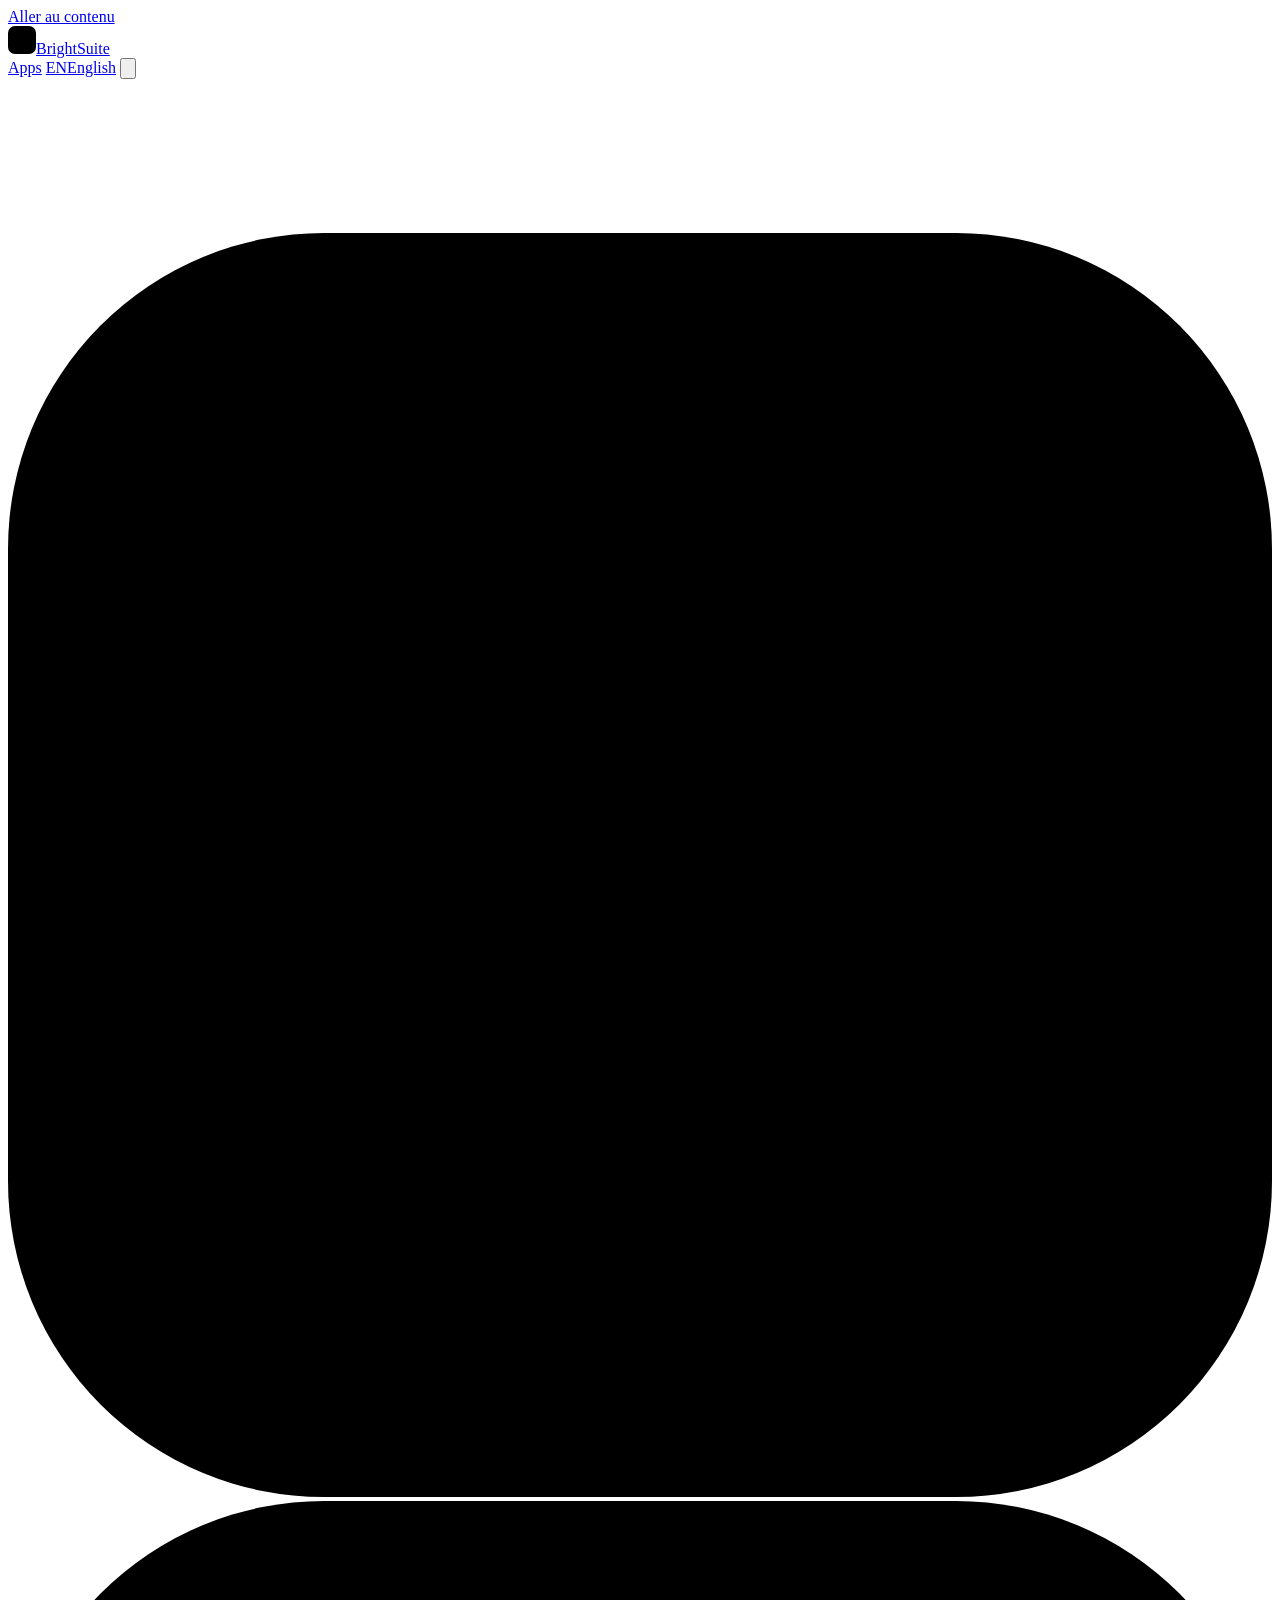
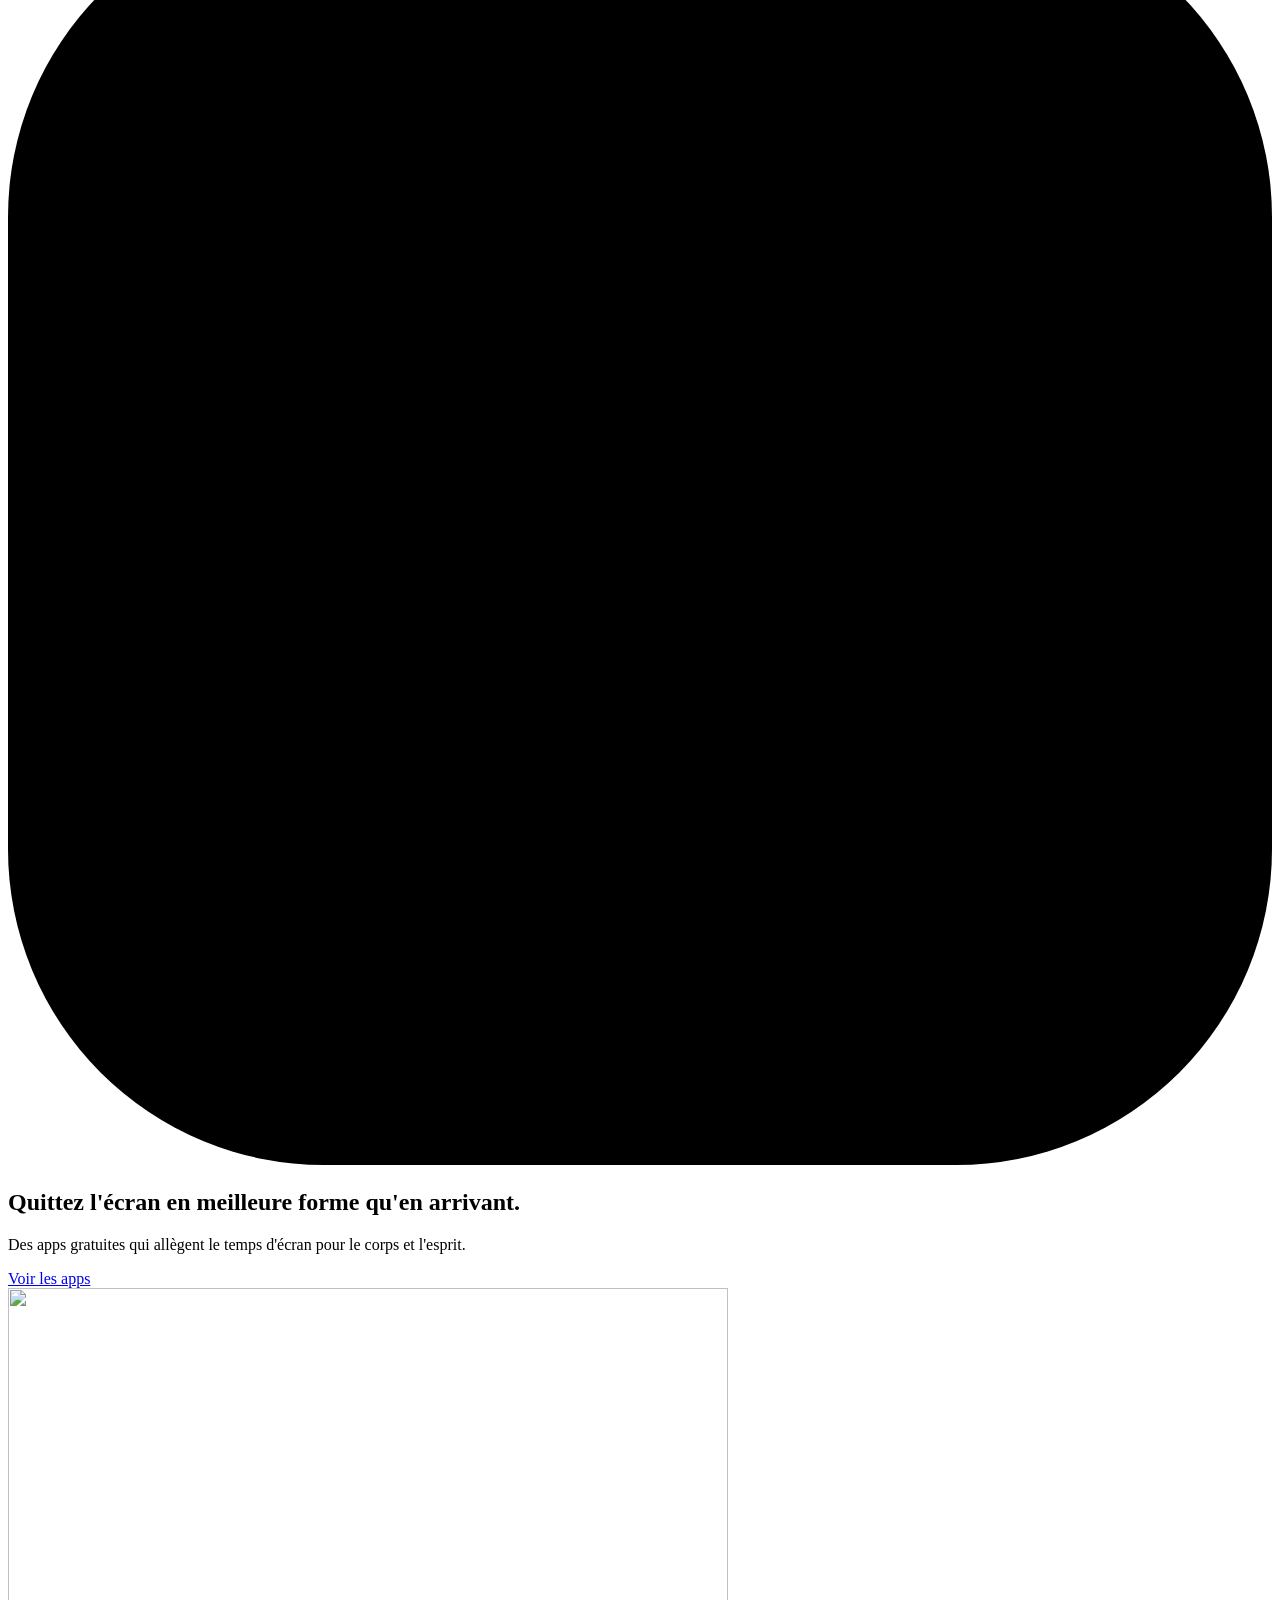
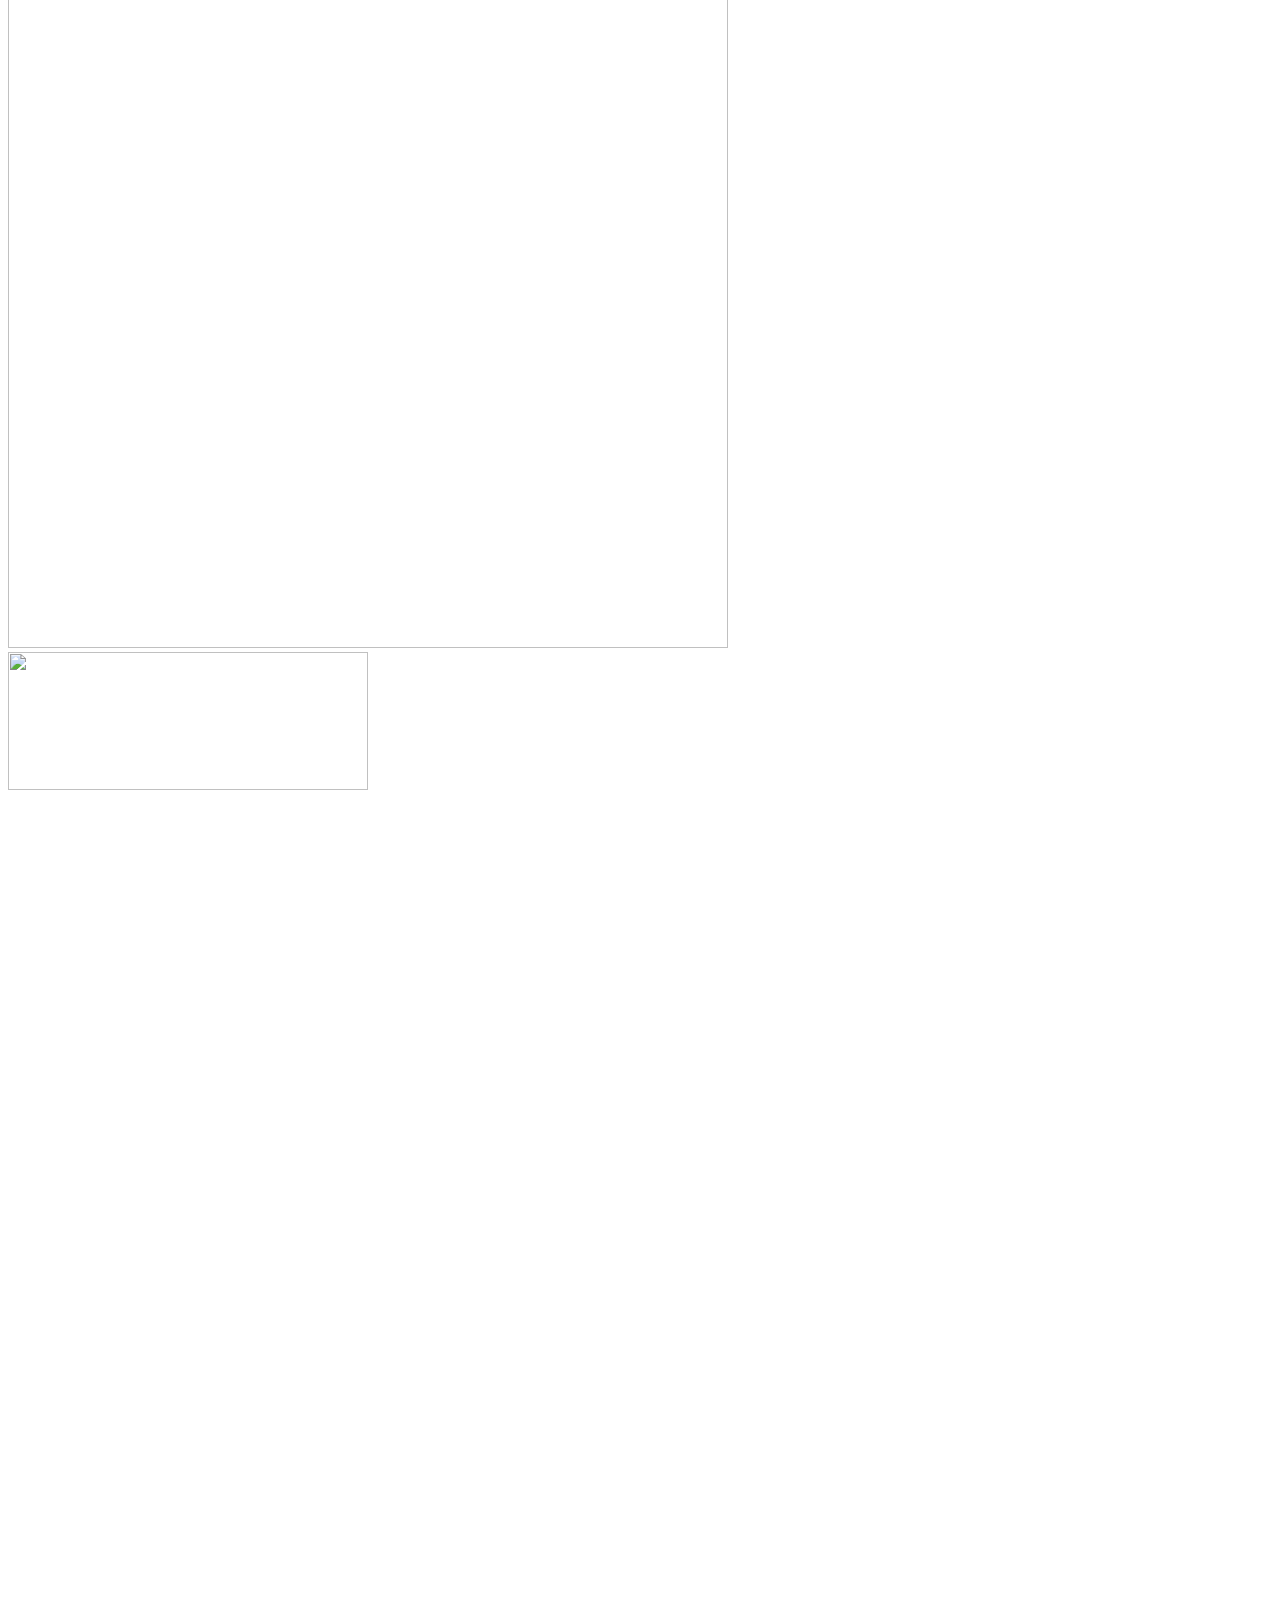
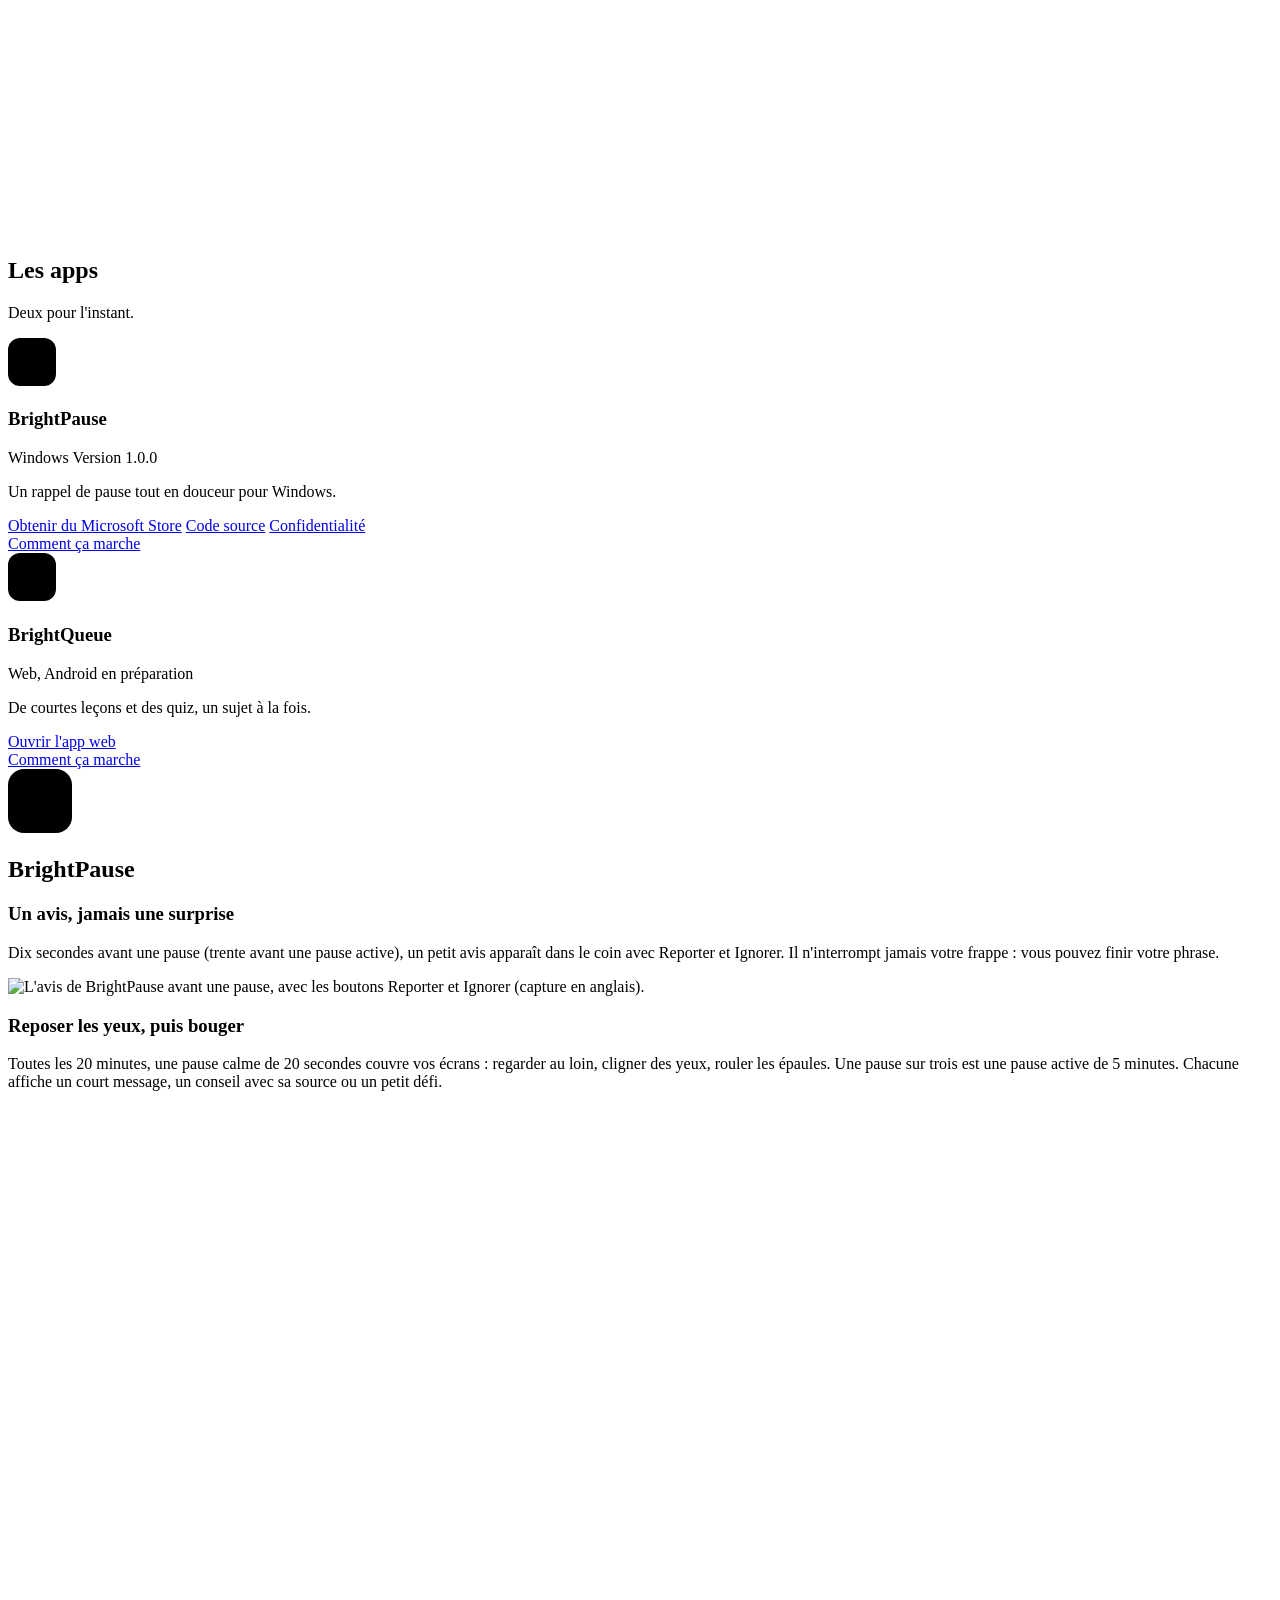
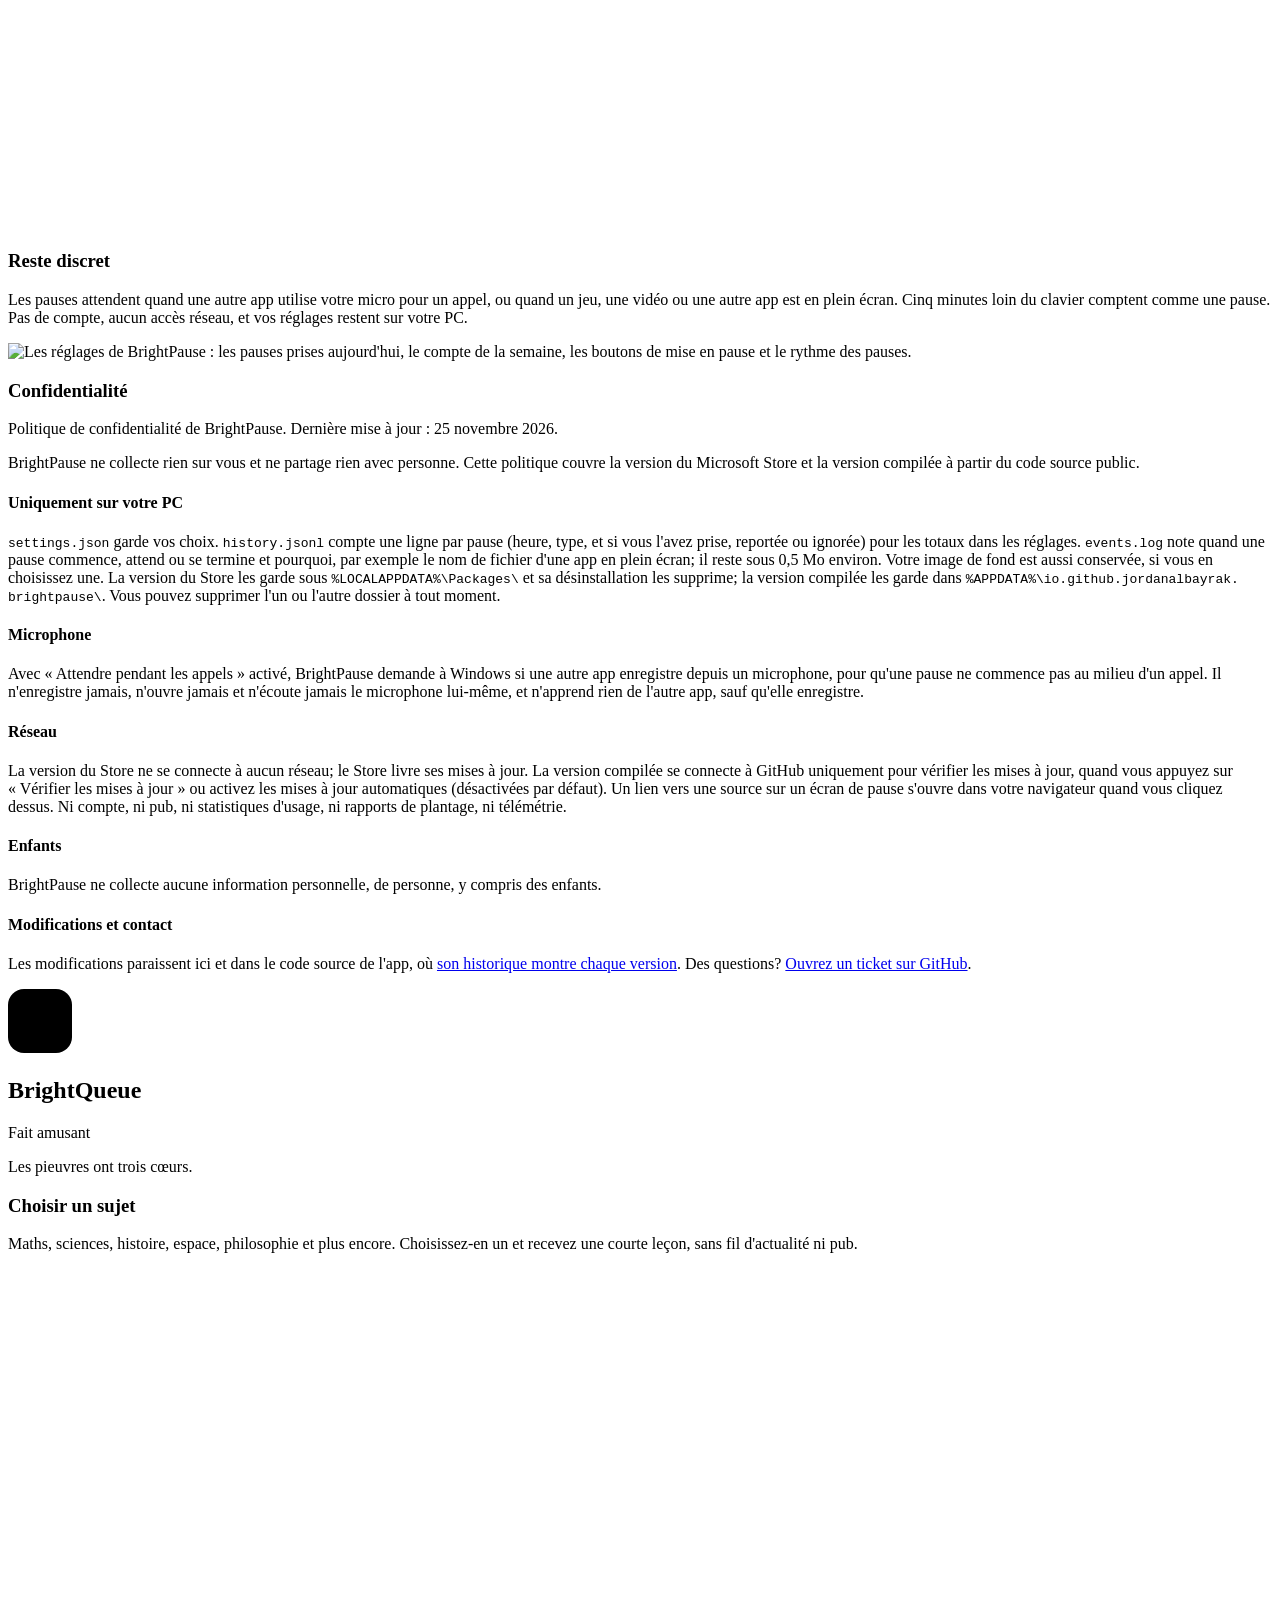
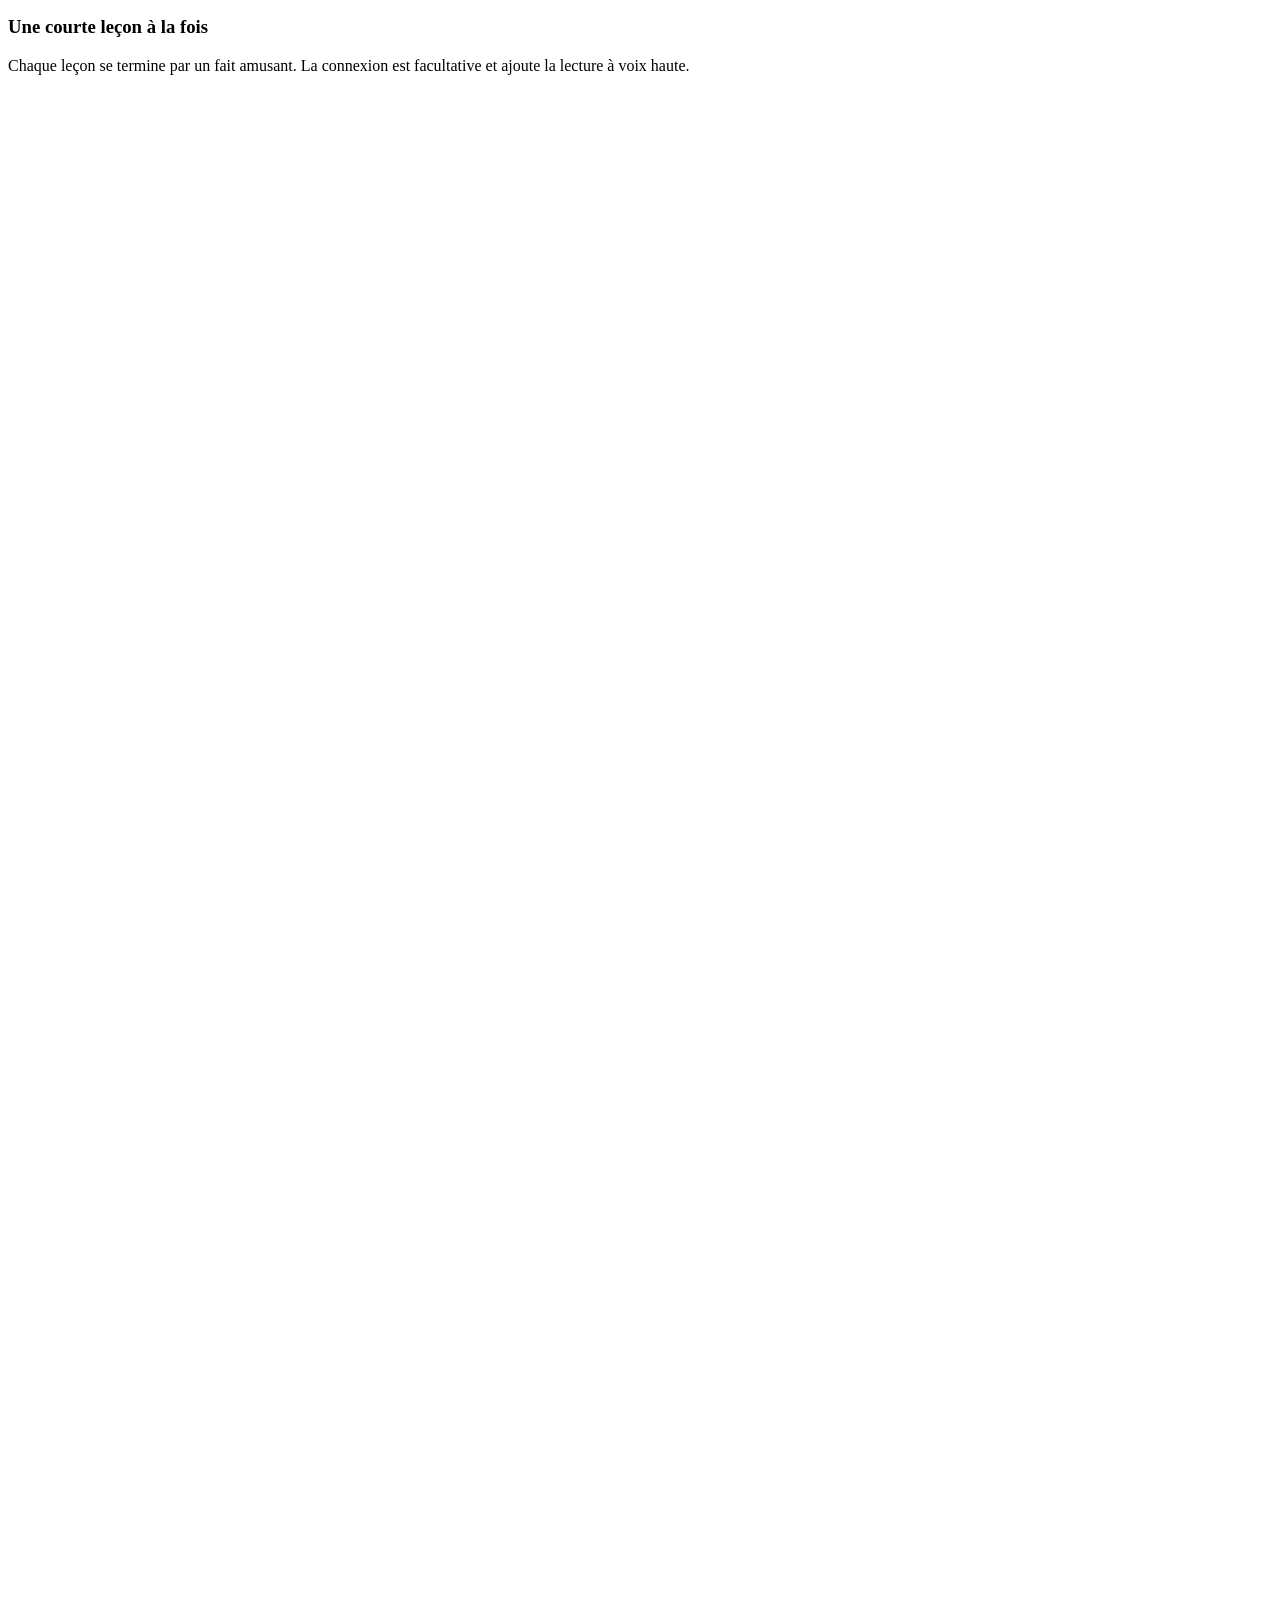
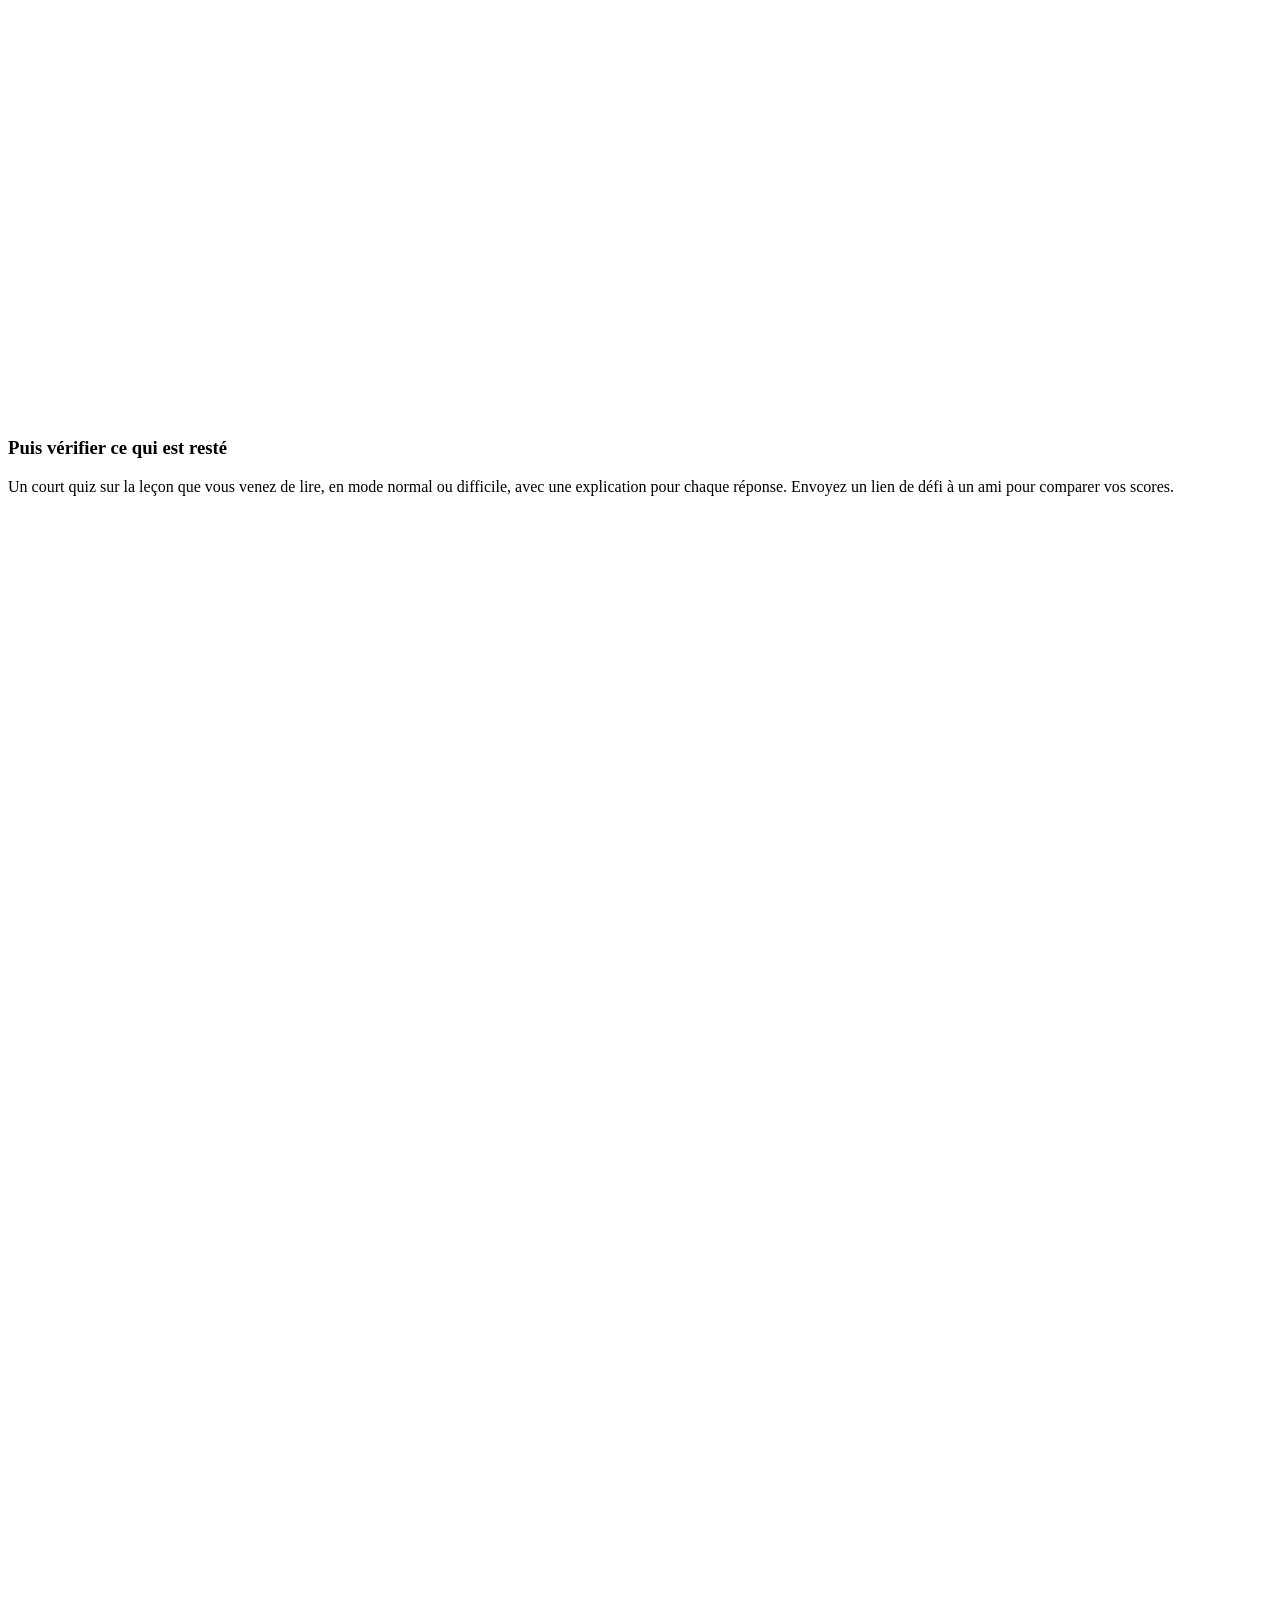
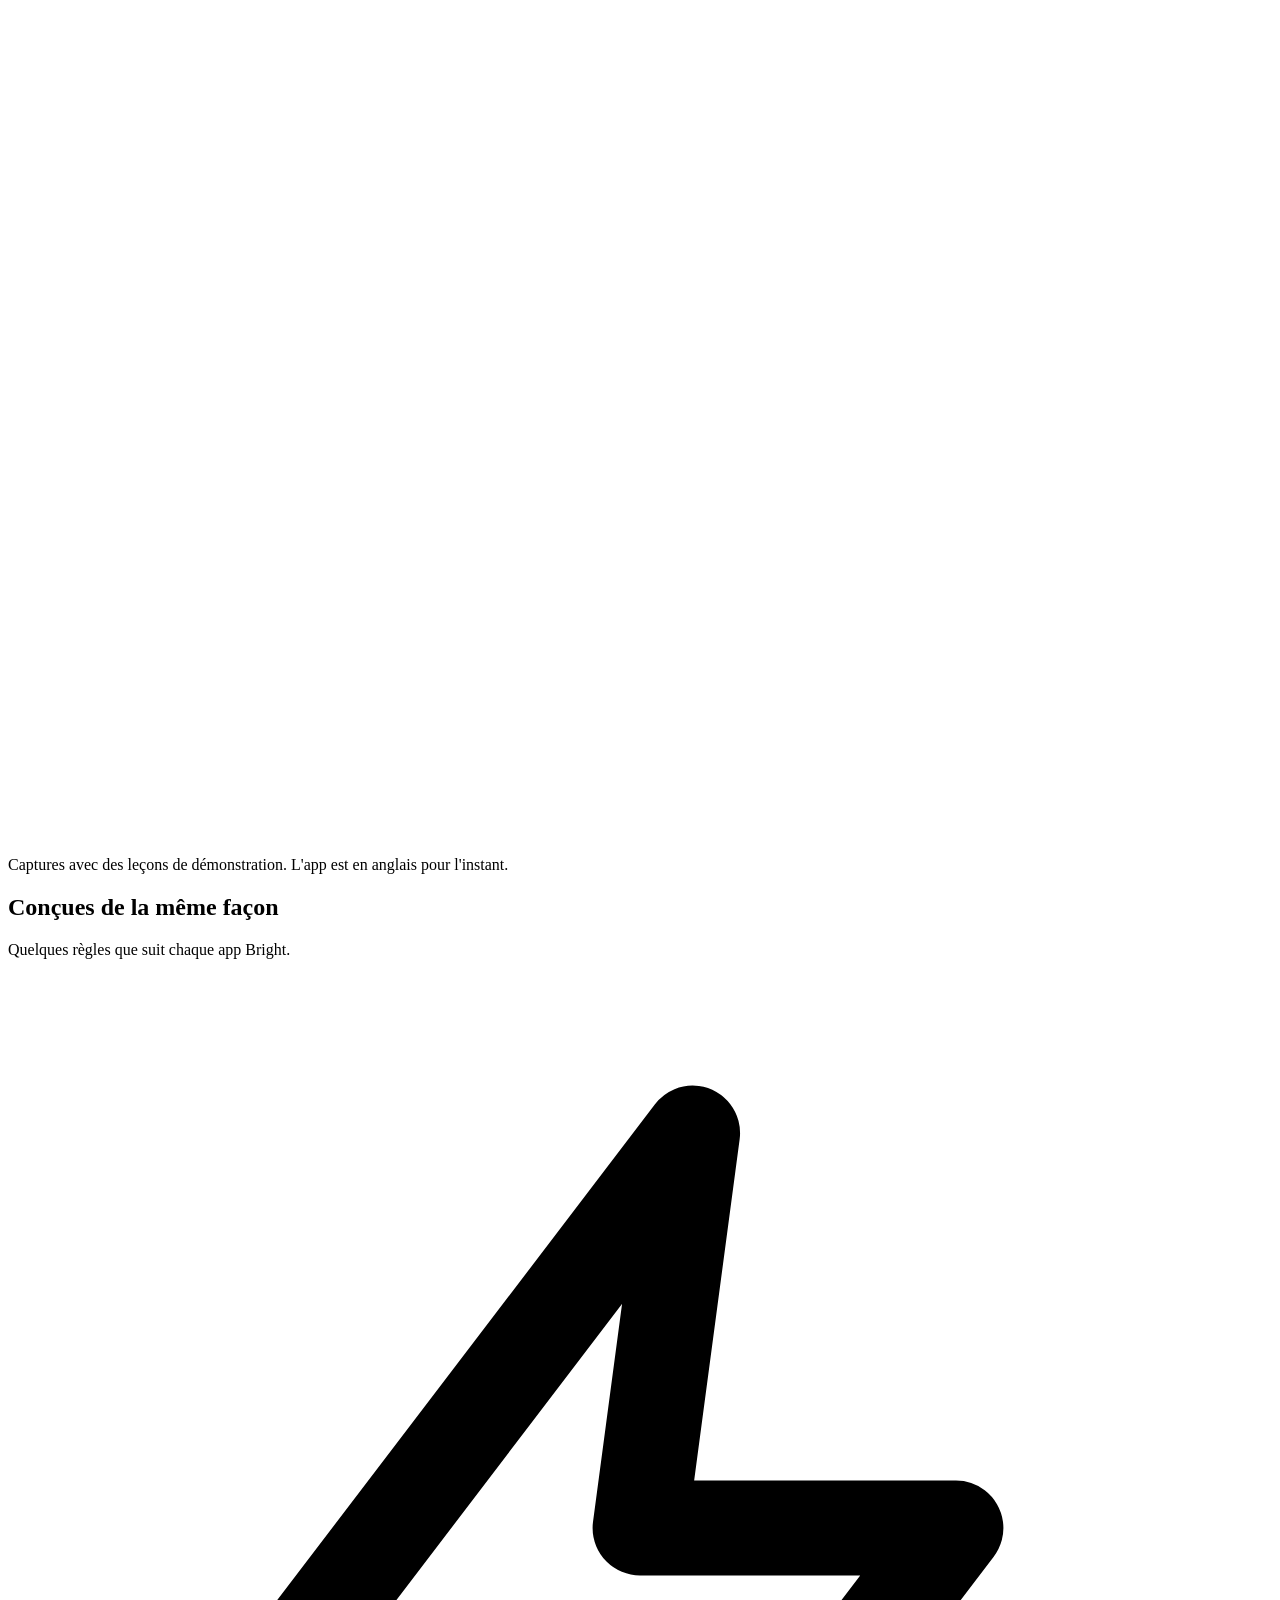
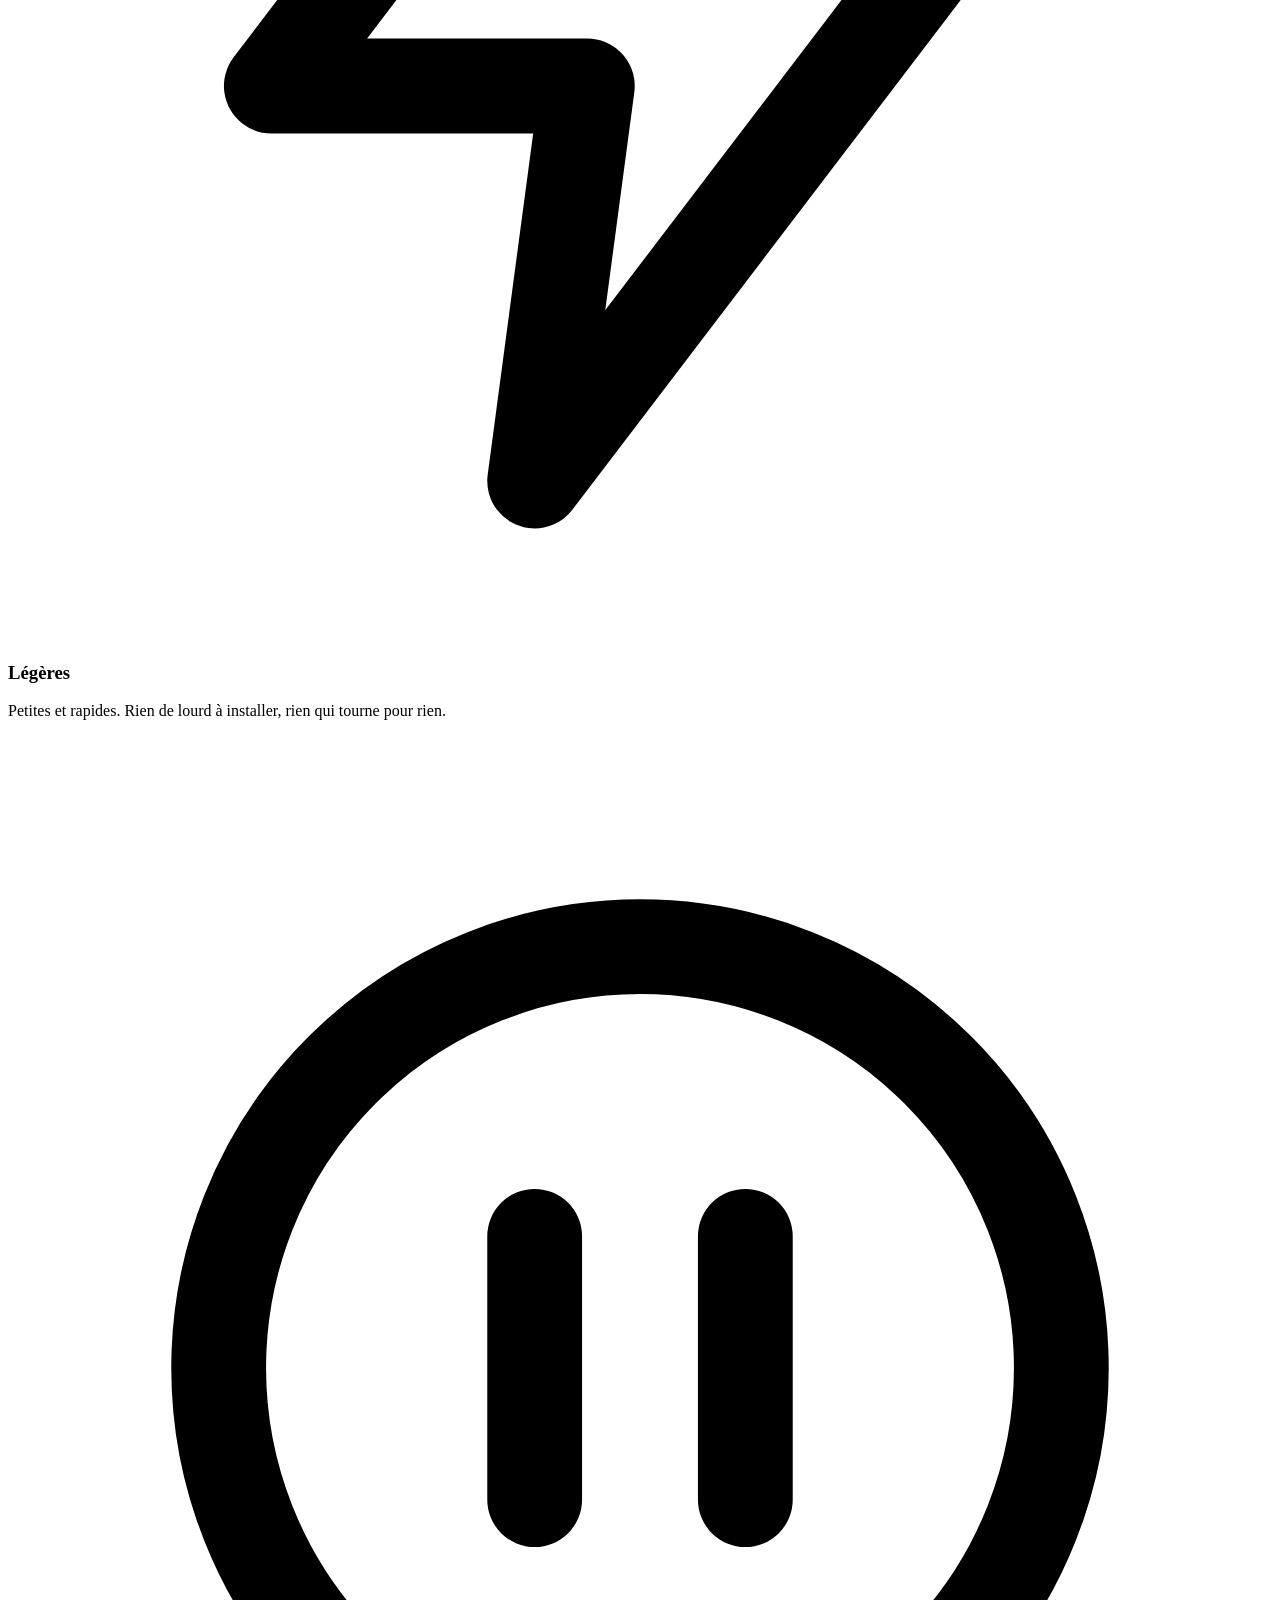
==== commit 5c25145f: "Privacy block: folder paths wrap only after a dot or backslash" ====
--- a/docs/fr/index.html
+++ b/docs/fr/index.html
@@ -101,7 +101,7 @@
     <p class="meta">Politique de confidentialité de BrightPause. Dernière mise à jour : 25 novembre 2026.</p>
     <p class="policy-lead">BrightPause ne collecte rien sur vous et ne partage rien avec personne. Cette politique couvre la version du Microsoft Store et la version compilée à partir du code source public.</p>
     <div class="policy-grid">
-      <div><h4>Uniquement sur votre PC</h4><p><code>settings.json</code> garde vos choix. <code>history.jsonl</code> compte une ligne par pause (heure, type, et si vous l'avez prise, reportée ou ignorée) pour les totaux dans les réglages. <code>events.log</code> note quand une pause commence, attend ou se termine et pourquoi, par exemple le nom de fichier d'une app en plein écran; il reste sous 0,5&nbsp;Mo environ. Votre image de fond est aussi conservée, si vous en choisissez une. La version du Store les garde sous <code>%LOCALAPPDATA%\Packages\</code> et sa désinstallation les supprime; la version compilée les garde dans <code>%APPDATA%\io.github.jordanalbayrak.brightpause\</code>. Vous pouvez supprimer l'un ou l'autre dossier à tout moment.</p></div>
+      <div><h4>Uniquement sur votre PC</h4><p><code>settings.json</code> garde vos choix. <code>history.jsonl</code> compte une ligne par pause (heure, type, et si vous l'avez prise, reportée ou ignorée) pour les totaux dans les réglages. <code>events.log</code> note quand une pause commence, attend ou se termine et pourquoi, par exemple le nom de fichier d'une app en plein écran; il reste sous 0,5&nbsp;Mo environ. Votre image de fond est aussi conservée, si vous en choisissez une. La version du Store les garde sous <code>%LOCALAPPDATA%\<wbr>Packages\<wbr></code> et sa désinstallation les supprime; la version compilée les garde dans <code>%APPDATA%\<wbr>io.<wbr>github.<wbr>jordanalbayrak.<wbr>brightpause\<wbr></code>. Vous pouvez supprimer l'un ou l'autre dossier à tout moment.</p></div>
       <div><h4>Microphone</h4><p>Avec « Attendre pendant les appels » activé, BrightPause demande à Windows si une autre app enregistre depuis un microphone, pour qu'une pause ne commence pas au milieu d'un appel. Il n'enregistre jamais, n'ouvre jamais et n'écoute jamais le microphone lui-même, et n'apprend rien de l'autre app, sauf qu'elle enregistre.</p></div>
       <div><h4>Réseau</h4><p>La version du Store ne se connecte à aucun réseau; le Store livre ses mises à jour. La version compilée se connecte à GitHub uniquement pour vérifier les mises à jour, quand vous appuyez sur « Vérifier les mises à jour » ou activez les mises à jour automatiques (désactivées par défaut). Un lien vers une source sur un écran de pause s'ouvre dans votre navigateur quand vous cliquez dessus. Ni compte, ni pub, ni statistiques d'usage, ni rapports de plantage, ni télémétrie.</p></div>
       <div><h4>Enfants</h4><p>BrightPause ne collecte aucune information personnelle, de personne, y compris des enfants.</p></div>
